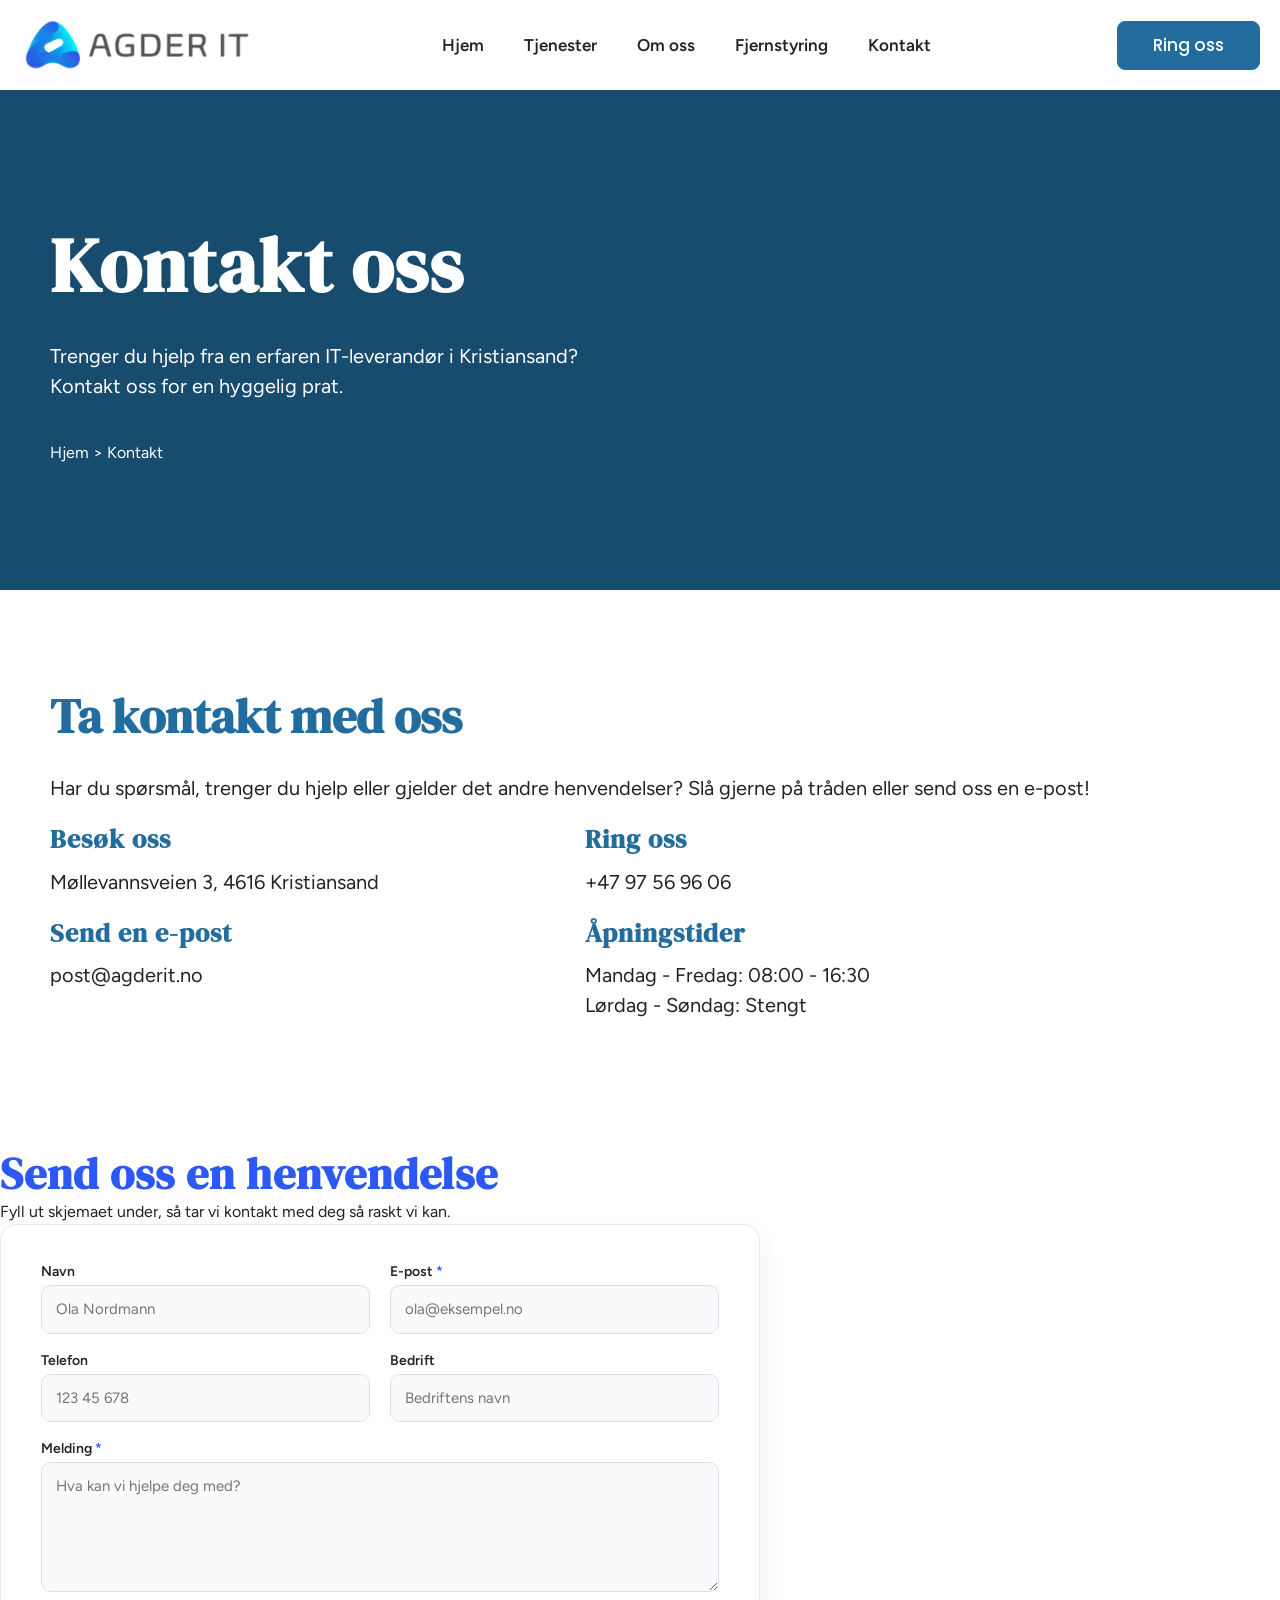
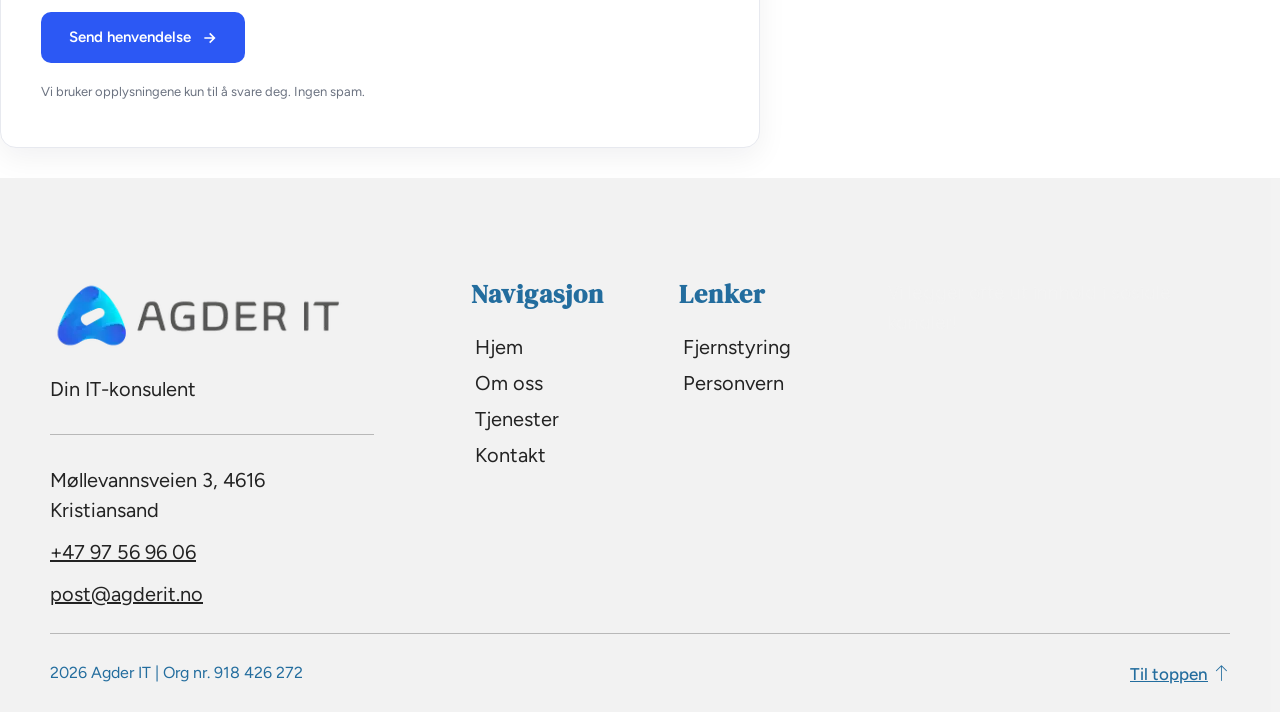
==== kontakt/index.html @ 5a669a20 "Legg til kontaktskjema på kontaktsiden FormSubmit-AJAX (test-adresse adrian.dietrichs@gmail.com), eg" ====
<!doctype html>
<html lang="nb-NO">

<!-- Mirrored from agderit.no/kontakt/ by HTTrack Website Copier/3.x [XR&CO'2014], Thu, 27 Aug 2026 11:00:53 GMT -->
<!-- Added by HTTrack --><meta http-equiv="content-type" content="text/html;charset=UTF-8" /><!-- /Added by HTTrack -->
<head>
	<meta charset="UTF-8">
	<meta name="viewport" content="width=device-width, initial-scale=1">
	<link rel="profile" href="https://gmpg.org/xfn/11">
	<meta name='robots' content='index, follow, max-image-preview:large, max-snippet:-1, max-video-preview:-1' />

	<!-- This site is optimized with the Yoast SEO plugin v28.3 - https://yoast.com/product/yoast-seo-wordpress/ -->
	<title>Kontakt oss | Agder IT | IT-konsulent i Kristiansand</title>
	<meta name="description" content="Ta kontakt med Agder IT i Kristiansand. Snakk direkte med din IT-konsulent for rask support, drift og sikkerhet. Ring, e-post eller send skjema." />
	<link rel="canonical" href="index.html" />
	<meta property="og:locale" content="nb_NO" />
	<meta property="og:type" content="article" />
	<meta property="og:title" content="Kontakt oss | Agder IT | IT-konsulent i Kristiansand" />
	<meta property="og:description" content="Ta kontakt med Agder IT i Kristiansand. Snakk direkte med din IT-konsulent for rask support, drift og sikkerhet. Ring, e-post eller send skjema." />
	<meta property="og:url" content="index.html" />
	<meta property="og:site_name" content="Agder IT" />
	<meta property="article:modified_time" content="2025-12-21T13:01:39+00:00" />
	<meta property="og:image" content="../wp-content/uploads/2025/10/GettyImages-1190733435.jpg" />
	<meta property="og:image:width" content="1619" />
	<meta property="og:image:height" content="1080" />
	<meta property="og:image:type" content="image/jpeg" />
	<meta name="twitter:card" content="summary_large_image" />
	<meta name="twitter:label1" content="Est. reading time" />
	<meta name="twitter:data1" content="1 minutt" />
	<script type="application/ld+json" class="yoast-schema-graph">{"@context":"https:\/\/schema.org","@graph":[{"@type":"WebPage","@id":"https:\/\/agderit.no\/kontakt\/","url":"https:\/\/agderit.no\/kontakt\/","name":"Kontakt oss | Agder IT | IT-konsulent i Kristiansand","isPartOf":{"@id":"https:\/\/agderit.no\/#website"},"primaryImageOfPage":{"@id":"https:\/\/agderit.no\/kontakt\/#primaryimage"},"image":{"@id":"https:\/\/agderit.no\/kontakt\/#primaryimage"},"thumbnailUrl":"https:\/\/agderit.no\/wp-content\/uploads\/2025\/10\/GettyImages-1190733435.jpg","datePublished":"2025-10-20T08:39:59+00:00","dateModified":"2025-12-21T13:01:39+00:00","description":"Ta kontakt med Agder IT i Kristiansand. Snakk direkte med din IT-konsulent for rask support, drift og sikkerhet. Ring, e-post eller send skjema.","breadcrumb":{"@id":"https:\/\/agderit.no\/kontakt\/#breadcrumb"},"inLanguage":"nb-NO","potentialAction":[{"@type":"ReadAction","target":["https:\/\/agderit.no\/kontakt\/"]}]},{"@type":"ImageObject","inLanguage":"nb-NO","@id":"https:\/\/agderit.no\/kontakt\/#primaryimage","url":"https:\/\/agderit.no\/wp-content\/uploads\/2025\/10\/GettyImages-1190733435.jpg","contentUrl":"https:\/\/agderit.no\/wp-content\/uploads\/2025\/10\/GettyImages-1190733435.jpg","width":1619,"height":1080,"caption":"Agder IT - IT konsulent - fast kontaktperson"},{"@type":"BreadcrumbList","@id":"https:\/\/agderit.no\/kontakt\/#breadcrumb","itemListElement":[{"@type":"ListItem","position":1,"name":"Hjem","item":"https:\/\/agderit.no\/"},{"@type":"ListItem","position":2,"name":"Kontakt"}]},{"@type":"WebSite","@id":"https:\/\/agderit.no\/#website","url":"https:\/\/agderit.no\/","name":"Agder IT","description":"","potentialAction":[{"@type":"SearchAction","target":{"@type":"EntryPoint","urlTemplate":"https:\/\/agderit.no\/?s={search_term_string}"},"query-input":{"@type":"PropertyValueSpecification","valueRequired":true,"valueName":"search_term_string"}}],"inLanguage":"nb-NO"}]}</script>
	<!-- / Yoast SEO plugin. -->


<link rel="alternate" type="application/rss+xml" title="Agder IT &raquo; strøm" href="../feed/index.html" />
<link rel="alternate" type="application/rss+xml" title="Agder IT &raquo; kommentarstrøm" href="../comments/feed/index.html" />
<link rel="alternate" title="oEmbed (JSON)" type="application/json+oembed" href="../wp-json/oembed/1.0/embeddd18.json?url=https%3A%2F%2Fagderit.no%2Fkontakt%2F" />
<link rel="alternate" title="oEmbed (XML)" type="text/xml+oembed" href="../wp-json/oembed/1.0/embed5425?url=https%3A%2F%2Fagderit.no%2Fkontakt%2F&amp;format=xml" />
<style id="wp-img-auto-sizes-contain-inline-css">
img:is([sizes=auto i],[sizes^="auto," i]){contain-intrinsic-size:3000px 1500px}
/*# sourceURL=wp-img-auto-sizes-contain-inline-css */
</style>
<link rel='stylesheet' id='gum-elementor-addon-css' href='../wp-content/plugins/gum-elementor-addon/css/style40dd.css?ver=7.0.4' media='all' />
<link rel='stylesheet' id='font-awesome-5-all-css' href='../wp-content/plugins/elementor/assets/lib/font-awesome/css/all.min9c92.css?ver=4.2.3' media='all' />
<link rel='stylesheet' id='font-awesome-4-shim-css' href='../wp-content/plugins/elementor/assets/lib/font-awesome/css/v4-shims.min9c92.css?ver=4.2.3' media='all' />
<style id="wp-emoji-styles-inline-css">

	img.wp-smiley, img.emoji {
		display: inline !important;
		border: none !important;
		box-shadow: none !important;
		height: 1em !important;
		width: 1em !important;
		margin: 0 0.07em !important;
		vertical-align: -0.1em !important;
		background: none !important;
		padding: 0 !important;
	}
/*# sourceURL=wp-emoji-styles-inline-css */
</style>
<style id="global-styles-inline-css">
:root{--wp--preset--aspect-ratio--square: 1;--wp--preset--aspect-ratio--4-3: 4/3;--wp--preset--aspect-ratio--3-4: 3/4;--wp--preset--aspect-ratio--3-2: 3/2;--wp--preset--aspect-ratio--2-3: 2/3;--wp--preset--aspect-ratio--16-9: 16/9;--wp--preset--aspect-ratio--9-16: 9/16;--wp--preset--color--black: #000000;--wp--preset--color--cyan-bluish-gray: #abb8c3;--wp--preset--color--white: #ffffff;--wp--preset--color--pale-pink: #f78da7;--wp--preset--color--vivid-red: #cf2e2e;--wp--preset--color--luminous-vivid-orange: #ff6900;--wp--preset--color--luminous-vivid-amber: #fcb900;--wp--preset--color--light-green-cyan: #7bdcb5;--wp--preset--color--vivid-green-cyan: #00d084;--wp--preset--color--pale-cyan-blue: #8ed1fc;--wp--preset--color--vivid-cyan-blue: #0693e3;--wp--preset--color--vivid-purple: #9b51e0;--wp--preset--gradient--vivid-cyan-blue-to-vivid-purple: linear-gradient(135deg,rgb(6,147,227) 0%,rgb(155,81,224) 100%);--wp--preset--gradient--light-green-cyan-to-vivid-green-cyan: linear-gradient(135deg,rgb(122,220,180) 0%,rgb(0,208,130) 100%);--wp--preset--gradient--luminous-vivid-amber-to-luminous-vivid-orange: linear-gradient(135deg,rgb(252,185,0) 0%,rgb(255,105,0) 100%);--wp--preset--gradient--luminous-vivid-orange-to-vivid-red: linear-gradient(135deg,rgb(255,105,0) 0%,rgb(207,46,46) 100%);--wp--preset--gradient--very-light-gray-to-cyan-bluish-gray: linear-gradient(135deg,rgb(238,238,238) 0%,rgb(169,184,195) 100%);--wp--preset--gradient--cool-to-warm-spectrum: linear-gradient(135deg,rgb(74,234,220) 0%,rgb(151,120,209) 20%,rgb(207,42,186) 40%,rgb(238,44,130) 60%,rgb(251,105,98) 80%,rgb(254,248,76) 100%);--wp--preset--gradient--blush-light-purple: linear-gradient(135deg,rgb(255,206,236) 0%,rgb(152,150,240) 100%);--wp--preset--gradient--blush-bordeaux: linear-gradient(135deg,rgb(254,205,165) 0%,rgb(254,45,45) 50%,rgb(107,0,62) 100%);--wp--preset--gradient--luminous-dusk: linear-gradient(135deg,rgb(255,203,112) 0%,rgb(199,81,192) 50%,rgb(65,88,208) 100%);--wp--preset--gradient--pale-ocean: linear-gradient(135deg,rgb(255,245,203) 0%,rgb(182,227,212) 50%,rgb(51,167,181) 100%);--wp--preset--gradient--electric-grass: linear-gradient(135deg,rgb(202,248,128) 0%,rgb(113,206,126) 100%);--wp--preset--gradient--midnight: linear-gradient(135deg,rgb(2,3,129) 0%,rgb(40,116,252) 100%);--wp--preset--font-size--small: 13px;--wp--preset--font-size--medium: 20px;--wp--preset--font-size--large: 36px;--wp--preset--font-size--x-large: 42px;--wp--preset--spacing--20: 0.44rem;--wp--preset--spacing--30: 0.67rem;--wp--preset--spacing--40: 1rem;--wp--preset--spacing--50: 1.5rem;--wp--preset--spacing--60: 2.25rem;--wp--preset--spacing--70: 3.38rem;--wp--preset--spacing--80: 5.06rem;--wp--preset--shadow--natural: 6px 6px 9px rgba(0, 0, 0, 0.2);--wp--preset--shadow--deep: 12px 12px 50px rgba(0, 0, 0, 0.4);--wp--preset--shadow--sharp: 6px 6px 0px rgba(0, 0, 0, 0.2);--wp--preset--shadow--outlined: 6px 6px 0px -3px rgb(255, 255, 255), 6px 6px rgb(0, 0, 0);--wp--preset--shadow--crisp: 6px 6px 0px rgb(0, 0, 0);}:root { --wp--style--global--content-size: 800px;--wp--style--global--wide-size: 1200px; }:where(body) { margin: 0; }.wp-site-blocks > .alignleft { float: left; margin-right: 2em; }.wp-site-blocks > .alignright { float: right; margin-left: 2em; }.wp-site-blocks > .aligncenter { justify-content: center; margin-left: auto; margin-right: auto; }:where(.wp-site-blocks) > * { margin-block-start: 24px; margin-block-end: 0; }:where(.wp-site-blocks) > :first-child { margin-block-start: 0; }:where(.wp-site-blocks) > :last-child { margin-block-end: 0; }:root { --wp--style--block-gap: 24px; }:root :where(.is-layout-flow) > :first-child{margin-block-start: 0;}:root :where(.is-layout-flow) > :last-child{margin-block-end: 0;}:root :where(.is-layout-flow) > *{margin-block-start: 24px;margin-block-end: 0;}:root :where(.is-layout-constrained) > :first-child{margin-block-start: 0;}:root :where(.is-layout-constrained) > :last-child{margin-block-end: 0;}:root :where(.is-layout-constrained) > *{margin-block-start: 24px;margin-block-end: 0;}:root :where(.is-layout-flex){gap: 24px;}:root :where(.is-layout-grid){gap: 24px;}.is-layout-flow > .alignleft{float: left;margin-inline-start: 0;margin-inline-end: 2em;}.is-layout-flow > .alignright{float: right;margin-inline-start: 2em;margin-inline-end: 0;}.is-layout-flow > .aligncenter{margin-left: auto !important;margin-right: auto !important;}.is-layout-constrained > .alignleft{float: left;margin-inline-start: 0;margin-inline-end: 2em;}.is-layout-constrained > .alignright{float: right;margin-inline-start: 2em;margin-inline-end: 0;}.is-layout-constrained > .aligncenter{margin-left: auto !important;margin-right: auto !important;}.is-layout-constrained > :where(:not(.alignleft):not(.alignright):not(.alignfull)){max-width: var(--wp--style--global--content-size);margin-left: auto !important;margin-right: auto !important;}.is-layout-constrained > .alignwide{max-width: var(--wp--style--global--wide-size);}body .is-layout-flex{display: flex;}.is-layout-flex{flex-wrap: wrap;align-items: center;}.is-layout-flex > :is(*, div){margin: 0;}body .is-layout-grid{display: grid;}.is-layout-grid > :is(*, div){margin: 0;}body{padding-top: 0px;padding-right: 0px;padding-bottom: 0px;padding-left: 0px;}:root :where(.wp-element-button, .wp-block-button__link){background-color: #32373c;border-width: 0;color: #fff;font-family: inherit;font-size: inherit;font-style: inherit;font-weight: inherit;letter-spacing: inherit;line-height: inherit;padding-top: calc(0.667em + 2px);padding-right: calc(1.333em + 2px);padding-bottom: calc(0.667em + 2px);padding-left: calc(1.333em + 2px);text-decoration: none;text-transform: inherit;}.has-black-color{color: var(--wp--preset--color--black) !important;}.has-cyan-bluish-gray-color{color: var(--wp--preset--color--cyan-bluish-gray) !important;}.has-white-color{color: var(--wp--preset--color--white) !important;}.has-pale-pink-color{color: var(--wp--preset--color--pale-pink) !important;}.has-vivid-red-color{color: var(--wp--preset--color--vivid-red) !important;}.has-luminous-vivid-orange-color{color: var(--wp--preset--color--luminous-vivid-orange) !important;}.has-luminous-vivid-amber-color{color: var(--wp--preset--color--luminous-vivid-amber) !important;}.has-light-green-cyan-color{color: var(--wp--preset--color--light-green-cyan) !important;}.has-vivid-green-cyan-color{color: var(--wp--preset--color--vivid-green-cyan) !important;}.has-pale-cyan-blue-color{color: var(--wp--preset--color--pale-cyan-blue) !important;}.has-vivid-cyan-blue-color{color: var(--wp--preset--color--vivid-cyan-blue) !important;}.has-vivid-purple-color{color: var(--wp--preset--color--vivid-purple) !important;}.has-black-background-color{background-color: var(--wp--preset--color--black) !important;}.has-cyan-bluish-gray-background-color{background-color: var(--wp--preset--color--cyan-bluish-gray) !important;}.has-white-background-color{background-color: var(--wp--preset--color--white) !important;}.has-pale-pink-background-color{background-color: var(--wp--preset--color--pale-pink) !important;}.has-vivid-red-background-color{background-color: var(--wp--preset--color--vivid-red) !important;}.has-luminous-vivid-orange-background-color{background-color: var(--wp--preset--color--luminous-vivid-orange) !important;}.has-luminous-vivid-amber-background-color{background-color: var(--wp--preset--color--luminous-vivid-amber) !important;}.has-light-green-cyan-background-color{background-color: var(--wp--preset--color--light-green-cyan) !important;}.has-vivid-green-cyan-background-color{background-color: var(--wp--preset--color--vivid-green-cyan) !important;}.has-pale-cyan-blue-background-color{background-color: var(--wp--preset--color--pale-cyan-blue) !important;}.has-vivid-cyan-blue-background-color{background-color: var(--wp--preset--color--vivid-cyan-blue) !important;}.has-vivid-purple-background-color{background-color: var(--wp--preset--color--vivid-purple) !important;}.has-black-border-color{border-color: var(--wp--preset--color--black) !important;}.has-cyan-bluish-gray-border-color{border-color: var(--wp--preset--color--cyan-bluish-gray) !important;}.has-white-border-color{border-color: var(--wp--preset--color--white) !important;}.has-pale-pink-border-color{border-color: var(--wp--preset--color--pale-pink) !important;}.has-vivid-red-border-color{border-color: var(--wp--preset--color--vivid-red) !important;}.has-luminous-vivid-orange-border-color{border-color: var(--wp--preset--color--luminous-vivid-orange) !important;}.has-luminous-vivid-amber-border-color{border-color: var(--wp--preset--color--luminous-vivid-amber) !important;}.has-light-green-cyan-border-color{border-color: var(--wp--preset--color--light-green-cyan) !important;}.has-vivid-green-cyan-border-color{border-color: var(--wp--preset--color--vivid-green-cyan) !important;}.has-pale-cyan-blue-border-color{border-color: var(--wp--preset--color--pale-cyan-blue) !important;}.has-vivid-cyan-blue-border-color{border-color: var(--wp--preset--color--vivid-cyan-blue) !important;}.has-vivid-purple-border-color{border-color: var(--wp--preset--color--vivid-purple) !important;}.has-vivid-cyan-blue-to-vivid-purple-gradient-background{background: var(--wp--preset--gradient--vivid-cyan-blue-to-vivid-purple) !important;}.has-light-green-cyan-to-vivid-green-cyan-gradient-background{background: var(--wp--preset--gradient--light-green-cyan-to-vivid-green-cyan) !important;}.has-luminous-vivid-amber-to-luminous-vivid-orange-gradient-background{background: var(--wp--preset--gradient--luminous-vivid-amber-to-luminous-vivid-orange) !important;}.has-luminous-vivid-orange-to-vivid-red-gradient-background{background: var(--wp--preset--gradient--luminous-vivid-orange-to-vivid-red) !important;}.has-very-light-gray-to-cyan-bluish-gray-gradient-background{background: var(--wp--preset--gradient--very-light-gray-to-cyan-bluish-gray) !important;}.has-cool-to-warm-spectrum-gradient-background{background: var(--wp--preset--gradient--cool-to-warm-spectrum) !important;}.has-blush-light-purple-gradient-background{background: var(--wp--preset--gradient--blush-light-purple) !important;}.has-blush-bordeaux-gradient-background{background: var(--wp--preset--gradient--blush-bordeaux) !important;}.has-luminous-dusk-gradient-background{background: var(--wp--preset--gradient--luminous-dusk) !important;}.has-pale-ocean-gradient-background{background: var(--wp--preset--gradient--pale-ocean) !important;}.has-electric-grass-gradient-background{background: var(--wp--preset--gradient--electric-grass) !important;}.has-midnight-gradient-background{background: var(--wp--preset--gradient--midnight) !important;}.has-small-font-size{font-size: var(--wp--preset--font-size--small) !important;}.has-medium-font-size{font-size: var(--wp--preset--font-size--medium) !important;}.has-large-font-size{font-size: var(--wp--preset--font-size--large) !important;}.has-x-large-font-size{font-size: var(--wp--preset--font-size--x-large) !important;}
:root :where(.wp-block-icon svg){width: 24px;}
:root :where(.wp-block-pullquote){font-size: 1.5em;line-height: 1.6;}
/*# sourceURL=global-styles-inline-css */
</style>
<link rel='stylesheet' id='text-editor-style-css' href='../wp-content/plugins/metform/public/assets/css/text-editorae82.css?ver=4.2.0' media='all' />
<link rel='stylesheet' id='hello-elementor-css' href='../wp-content/themes/hello-elementor/assets/css/reset08cb.css?ver=3.4.9' media='all' />
<link rel='stylesheet' id='hello-elementor-theme-style-css' href='../wp-content/themes/hello-elementor/assets/css/theme08cb.css?ver=3.4.9' media='all' />
<link rel='stylesheet' id='elementor-frontend-css' href='../wp-content/plugins/elementor/assets/css/frontend.min9c92.css?ver=4.2.3' media='all' />
<link rel='stylesheet' id='widget-image-css' href='../wp-content/plugins/elementor/assets/css/widget-image.min9c92.css?ver=4.2.3' media='all' />
<link rel='stylesheet' id='widget-nav-menu-css' href='../wp-content/plugins/elementor-pro/assets/css/widget-nav-menu.min3a05.css?ver=4.2.2' media='all' />
<link rel='stylesheet' id='widget-divider-css' href='../wp-content/plugins/elementor/assets/css/widget-divider.min9c92.css?ver=4.2.3' media='all' />
<link rel='stylesheet' id='widget-icon-list-css' href='../wp-content/plugins/elementor/assets/css/widget-icon-list.min9c92.css?ver=4.2.3' media='all' />
<link rel='stylesheet' id='widget-heading-css' href='../wp-content/plugins/elementor/assets/css/widget-heading.min9c92.css?ver=4.2.3' media='all' />
<link rel='stylesheet' id='widget-social-icons-css' href='../wp-content/plugins/elementor/assets/css/widget-social-icons.min9c92.css?ver=4.2.3' media='all' />
<link rel='stylesheet' id='e-apple-webkit-css' href='../wp-content/plugins/elementor/assets/css/conditionals/apple-webkit.min9c92.css?ver=4.2.3' media='all' />
<link rel='stylesheet' id='elementor-post-13-css' href='../wp-content/uploads/elementor/css/post-1384ce.css?ver=1787684247' media='all' /><link rel='stylesheet' id='widget-breadcrumbs-css' href='../wp-content/plugins/elementor-pro/assets/css/widget-breadcrumbs.min3a05.css?ver=4.2.2' media='all' />
<link rel='stylesheet' id='widget-icon-box-css' href='../wp-content/plugins/elementor/assets/css/widget-icon-box.min9c92.css?ver=4.2.3' media='all' />
<link rel='stylesheet' id='widget-form-css' href='../wp-content/plugins/elementor-pro/assets/css/widget-form.min3a05.css?ver=4.2.2' media='all' />
<link rel='stylesheet' id='elementor-post-160-css' href='../wp-content/uploads/elementor/css/post-160c015.css?ver=1787684296' media='all' />
<link rel='stylesheet' id='elementor-post-167-css' href='../wp-content/uploads/elementor/css/post-1679a62.css?ver=1787684248' media='all' />
<link rel='stylesheet' id='elementor-post-168-css' href='../wp-content/uploads/elementor/css/post-1689a62.css?ver=1787684248' media='all' />
<link rel='stylesheet' id='ekit-widget-common-css' href='../wp-content/plugins/elementskit-lite/widgets/init/assets/css/common05da.css?ver=4.0.2' media='all' />
<link rel='stylesheet' id='ekit-nav-menu-css' href='../wp-content/plugins/elementskit-lite/widgets/init/assets/css/nav-menu05da.css?ver=4.0.2' media='all' />
<link rel='stylesheet' id='ekit-header-info-css' href='../wp-content/plugins/elementskit-lite/widgets/init/assets/css/header-info05da.css?ver=4.0.2' media='all' />
<link rel='stylesheet' id='elementor-gf-dmserifdisplay-css' href='https://fonts.googleapis.com/css?family=DM+Serif+Display:100,100italic,200,200italic,300,300italic,400,400italic,500,500italic,600,600italic,700,700italic,800,800italic,900,900italic&amp;display=swap' media='all' />
<link rel='stylesheet' id='elementor-gf-figtree-css' href='https://fonts.googleapis.com/css?family=Figtree:100,100italic,200,200italic,300,300italic,400,400italic,500,500italic,600,600italic,700,700italic,800,800italic,900,900italic&amp;display=swap' media='all' />
<link rel='stylesheet' id='elementor-gf-rethinksans-css' href='https://fonts.googleapis.com/css?family=Rethink+Sans:100,100italic,200,200italic,300,300italic,400,400italic,500,500italic,600,600italic,700,700italic,800,800italic,900,900italic&amp;display=swap' media='all' />
<link rel='stylesheet' id='elementor-gf-overpass-css' href='https://fonts.googleapis.com/css?family=Overpass:100,100italic,200,200italic,300,300italic,400,400italic,500,500italic,600,600italic,700,700italic,800,800italic,900,900italic&amp;display=swap' media='all' />
<link rel='stylesheet' id='elementor-gf-poppins-css' href='https://fonts.googleapis.com/css?family=Poppins:100,100italic,200,200italic,300,300italic,400,400italic,500,500italic,600,600italic,700,700italic,800,800italic,900,900italic&amp;display=swap' media='all' />
<link rel='stylesheet' id='elementor-icons-ekiticons-css' href='../wp-content/plugins/elementskit-lite/modules/elementskit-icon-pack/assets/css/ekiticons05da.css?ver=4.0.2' media='all' />
<script type='text/javascript'>
		var elementskit = {
			resturl: 'https://agderit.no/wp-json/elementskit/v1/',
		}

		</script><script id="font-awesome-4-shim-js" src="../wp-content/plugins/elementor/assets/lib/font-awesome/js/v4-shims.min9c92.js?ver=4.2.3"></script>
<script>
document.addEventListener('DOMContentLoaded', function () {
  var menuBtn = document.querySelector('.elementor-menu-toggle');
  var menuDropdown = document.querySelector('.elementor-nav-menu--dropdown');
  var openIcon = document.querySelector('.elementor-menu-toggle__icon--open');
  var closeIcon = document.querySelector('.elementor-menu-toggle__icon--close');
  var siteHeaderEl = document.getElementById('site-header') || (menuBtn && menuBtn.closest('header'));
  if (menuBtn && menuDropdown) {
    menuBtn.addEventListener('click', function () {
      var opening = menuDropdown.style.display !== 'block';
      if (opening) {
        var rect = (siteHeaderEl || menuBtn).getBoundingClientRect();
        menuDropdown.style.position = 'fixed';
        menuDropdown.style.top = rect.bottom + 'px';
        menuDropdown.style.left = '0';
        menuDropdown.style.right = '0';
        menuDropdown.style.width = 'auto';
        menuDropdown.style.display = 'block';
        menuDropdown.setAttribute('aria-hidden', 'false');
        menuBtn.setAttribute('aria-expanded', 'true');
        if (openIcon) openIcon.style.display = 'none';
        if (closeIcon) closeIcon.style.display = 'block';
      } else {
        menuDropdown.style.display = 'none';
        menuDropdown.setAttribute('aria-hidden', 'true');
        menuBtn.setAttribute('aria-expanded', 'false');
        if (openIcon) openIcon.style.display = 'block';
        if (closeIcon) closeIcon.style.display = 'none';
      }
    });
  }

  document.querySelectorAll('.ekit-accordion--toggler').forEach(function (toggler) {
    toggler.addEventListener('click', function (e) {
      e.preventDefault();
      var targetId = (toggler.getAttribute('data-target') || '').replace('#', '');
      var target = targetId ? document.getElementById(targetId) : null;
      if (!target) return;
      var isOpen = target.classList.contains('show');
      target.classList.toggle('show', !isOpen);
      toggler.classList.toggle('collapsed', isOpen);
      toggler.setAttribute('aria-expanded', String(!isOpen));
    });
  });

  var swiperEl = document.querySelector('#testimonials-slider .swiper');
  if (swiperEl && window.Swiper) {
    swiperEl.querySelectorAll('img.swiper-lazy[data-src]').forEach(function (img) {
      img.src = img.getAttribute('data-src');
      img.classList.remove('swiper-lazy');
      var preloader = img.nextElementSibling;
      if (preloader && preloader.classList.contains('swiper-lazy-preloader')) preloader.remove();
    });
    new Swiper(swiperEl, {
      slidesPerView: 1,
      spaceBetween: 10,
      loop: true,
      speed: 500,
      pagination: { el: swiperEl.querySelector('.swiper-pagination'), type: 'fraction' },
      breakpoints: { 768: { slidesPerView: 2, spaceBetween: 50 } }
    });
  }
});
</script>
<link rel="https://api.w.org/" href="../wp-json/index.html" /><link rel="alternate" title="JSON" type="application/json" href="../wp-json/wp/v2/pages/160.json" /><link rel="EditURI" type="application/rsd+xml" title="RSD" href="../xmlrpc0db0.html?rsd" />
<link rel='shortlink' href='../index9c2b.html?p=160' />
<meta name="generator" content="Elementor 4.2.3; features: e_font_icon_svg, additional_custom_breakpoints; settings: css_print_method-external, google_font-enabled, font_display-swap">
			<style>
				.e-con.e-parent:nth-of-type(n+4):not(.e-lazyloaded):not(.e-no-lazyload),
				.e-con.e-parent:nth-of-type(n+4):not(.e-lazyloaded):not(.e-no-lazyload) * {
					background-image: none !important;
				}
				@media screen and (max-height: 1024px) {
					.e-con.e-parent:nth-of-type(n+3):not(.e-lazyloaded):not(.e-no-lazyload),
					.e-con.e-parent:nth-of-type(n+3):not(.e-lazyloaded):not(.e-no-lazyload) * {
						background-image: none !important;
					}
				}
				@media screen and (max-height: 640px) {
					.e-con.e-parent:nth-of-type(n+2):not(.e-lazyloaded):not(.e-no-lazyload),
					.e-con.e-parent:nth-of-type(n+2):not(.e-lazyloaded):not(.e-no-lazyload) * {
						background-image: none !important;
					}
				}
			</style>
						<meta name="theme-color" content="#FFFFFF">
			<link rel="icon" href="../wp-content/uploads/2025/10/cropped-Agder-it-logo-1-32x32.webp" sizes="32x32" />
<link rel="icon" href="../wp-content/uploads/2025/10/cropped-Agder-it-logo-1-192x192.webp" sizes="192x192" />
<link rel="apple-touch-icon" href="../wp-content/uploads/2025/10/cropped-Agder-it-logo-1-180x180.webp" />
<meta name="msapplication-TileImage" content="../wp-content/uploads/2025/10/cropped-Agder-it-logo-1-270x270.webp" />
<style>
.elementor-element-a46f8a2 { flex-direction: row!important; flex-wrap: wrap; }
.elementor-element-a46f8a2 > .elementor-widget-heading,
.elementor-element-a46f8a2 > .elementor-widget-text-editor { flex-basis: 100%; }
.elementor-element-a46f8a2 > .elementor-widget-icon-box { flex-basis: calc(50% - 10px); }
@media (max-width: 767px) {
  .elementor-element-a46f8a2 > .elementor-widget-icon-box { flex-basis: 100%; }
}
</style>
</head>
<body class="wp-singular page-template-default page page-id-160 wp-embed-responsive wp-theme-hello-elementor hello-elementor-default elementor-default elementor-kit-13 elementor-page elementor-page-160">


<a class="skip-link screen-reader-text" href="#content">Skip to content</a>

		<header data-elementor-type="header" data-elementor-id="167" class="elementor elementor-167 elementor-location-header" data-elementor-post-type="elementor_library">
			<div class="elementor-element elementor-element-0c12f04 e-flex e-con-boxed e-con e-parent" data-id="0c12f04" data-element_type="container" data-e-type="container">
					<div class="e-con-inner">
				<div class="elementor-element elementor-element-261f044 elementor-widget elementor-widget-html" data-id="261f044" data-element_type="widget" data-e-type="widget" data-widget_type="html.default">
					<style>


#site-header { position: relative;
 background: #ffffff!important;
  transition:  padding 200ms ease;
  padding-top: 0;           }


#site-header.is-sticky {
  position: fixed;
  top: 0; left: 0; right: 0;
  z-index: 9999;
  padding-top: 10px;
  background: #ffffff!important;
  box-shadow: 0 4px 12px rgba(0, 0, 0, 0.08);
}






    
</style>




<script>
document.addEventListener('DOMContentLoaded', () => {
  const header = document.getElementById('site-header');
  const hero = document.getElementById('hero');
  if (!header || !hero) return;

  const contentAfterHero = hero.nextElementSibling;
  const mq = window.matchMedia('(max-width: 767px)');

  function setSticky(on){
    header.classList.toggle('is-sticky', on);
    if (contentAfterHero){
      contentAfterHero.style.paddingTop = on ? header.offsetHeight + 'px' : '';
    }
  }

  function checkSticky(){
    if (mq.matches) { setSticky(false); return; }
    setSticky(hero.getBoundingClientRect().bottom <= 0);
  }

  window.addEventListener('scroll', checkSticky, { passive: true });
  window.addEventListener('resize', checkSticky, { passive: true });
  if (mq.addEventListener) mq.addEventListener('change', checkSticky);
  else mq.addListener(checkSticky);

  checkSticky();
});





</script>
				</div>
					</div>
				</div>
		<div class="elementor-element elementor-element-62a1a27b e-flex e-con-boxed e-con e-parent" data-id="62a1a27b" data-element_type="container" data-e-type="container" id="site-header" data-settings="{&quot;background_background&quot;:&quot;classic&quot;,&quot;position&quot;:&quot;absolute&quot;}">
					<div class="e-con-inner">
		<div class="elementor-element elementor-element-5199a8b7 e-con-full e-flex e-con e-child" data-id="5199a8b7" data-element_type="container" data-e-type="container" data-settings="{&quot;background_background&quot;:&quot;classic&quot;}">
				<div class="elementor-element elementor-element-2ca4e644 elementor-widget__width-auto elementor-widget-mobile__width-initial elementor-widget elementor-widget-image" data-id="2ca4e644" data-element_type="widget" data-e-type="widget" data-widget_type="image.default">
																<a href="../index.html">
							<img width="300" height="76" src="../wp-content/uploads/2025/10/Agder-it-logo-1-300x76.webp" class="attachment-medium size-medium wp-image-143" alt="Agder IT logo" srcset="../wp-content/uploads/2025/10/Agder-it-logo-1-300x76.webp 300w, ../wp-content/uploads/2025/10/Agder-it-logo-1.webp 320w" sizes="(max-width: 300px) 100vw, 300px" />								</a>
															</div>
				<div class="elementor-element elementor-element-d8d0bde elementor-nav-menu__align-center elementor-nav-menu--stretch elementor-nav-menu--dropdown-tablet elementor-nav-menu__text-align-aside elementor-nav-menu--toggle elementor-nav-menu--burger elementor-widget elementor-widget-nav-menu" data-id="d8d0bde" data-element_type="widget" data-e-type="widget" data-settings="{&quot;full_width&quot;:&quot;stretch&quot;,&quot;layout&quot;:&quot;horizontal&quot;,&quot;submenu_icon&quot;:{&quot;value&quot;:&quot;&lt;svg aria-hidden=\&quot;true\&quot; class=\&quot;e-font-icon-svg e-fas-caret-down\&quot; viewBox=\&quot;0 0 320 512\&quot; xmlns=\&quot;http:\/\/www.w3.org\/2000\/svg\&quot;&gt;&lt;path d=\&quot;M31.3 192h257.3c17.8 0 26.7 21.5 14.1 34.1L174.1 354.8c-7.8 7.8-20.5 7.8-28.3 0L17.2 226.1C4.6 213.5 13.5 192 31.3 192z\&quot;&gt;&lt;\/path&gt;&lt;\/svg&gt;&quot;,&quot;library&quot;:&quot;fa-solid&quot;},&quot;toggle&quot;:&quot;burger&quot;}" data-widget_type="nav-menu.default">
								<nav aria-label="Meny" class="elementor-nav-menu--main elementor-nav-menu__container elementor-nav-menu--layout-horizontal e--pointer-none">
				<ul id="menu-1-d8d0bde" class="elementor-nav-menu"><li class="menu-item menu-item-type-post_type menu-item-object-page menu-item-home menu-item-166"><a href="../index.html" class="elementor-item">Hjem</a></li>
<li class="menu-item menu-item-type-post_type menu-item-object-page menu-item-165"><a href="../tjenester/index.html" class="elementor-item">Tjenester</a></li>
<li class="menu-item menu-item-type-post_type menu-item-object-page menu-item-164"><a href="../om-oss/index.html" class="elementor-item">Om oss</a></li>
<li class="menu-item menu-item-type-custom menu-item-object-custom menu-item-170"><a href="https://agderit.pulseway.com/installer?type=windows_agent_x64&secret=8b4c3c46e7a24b3997a4a21a5daefad9" class="elementor-item">Fjernstyring</a></li>
<li class="menu-item menu-item-type-post_type menu-item-object-page current-menu-item page_item page-item-160 current_page_item menu-item-163"><a href="index.html" aria-current="page" class="elementor-item elementor-item-active">Kontakt</a></li>
</ul>			</nav>
					<div class="elementor-menu-toggle" role="button" tabindex="0" aria-label="Menu Toggle" aria-expanded="false">
			<svg aria-hidden="true" role="presentation" class="elementor-menu-toggle__icon--open e-font-icon-svg e-eicon-menu-bar" viewBox="0 0 1000 1000" xmlns="http://www.w3.org/2000/svg"><path d="M104 333H896C929 333 958 304 958 271S929 208 896 208H104C71 208 42 237 42 271S71 333 104 333ZM104 583H896C929 583 958 554 958 521S929 458 896 458H104C71 458 42 487 42 521S71 583 104 583ZM104 833H896C929 833 958 804 958 771S929 708 896 708H104C71 708 42 737 42 771S71 833 104 833Z"></path></svg><svg aria-hidden="true" role="presentation" class="elementor-menu-toggle__icon--close e-font-icon-svg e-eicon-close" viewBox="0 0 1000 1000" xmlns="http://www.w3.org/2000/svg"><path d="M742 167L500 408 258 167C246 154 233 150 217 150 196 150 179 158 167 167 154 179 150 196 150 212 150 229 154 242 171 254L408 500 167 742C138 771 138 800 167 829 196 858 225 858 254 829L496 587 738 829C750 842 767 846 783 846 800 846 817 842 829 829 842 817 846 804 846 783 846 767 842 750 829 737L588 500 833 258C863 229 863 200 833 171 804 137 775 137 742 167Z"></path></svg>		</div>
					<nav class="elementor-nav-menu--dropdown elementor-nav-menu__container" aria-hidden="true">
				<ul id="menu-2-d8d0bde" class="elementor-nav-menu"><li class="menu-item menu-item-type-post_type menu-item-object-page menu-item-home menu-item-166"><a href="../index.html" class="elementor-item" tabindex="-1">Hjem</a></li>
<li class="menu-item menu-item-type-post_type menu-item-object-page menu-item-165"><a href="../tjenester/index.html" class="elementor-item" tabindex="-1">Tjenester</a></li>
<li class="menu-item menu-item-type-post_type menu-item-object-page menu-item-164"><a href="../om-oss/index.html" class="elementor-item" tabindex="-1">Om oss</a></li>
<li class="menu-item menu-item-type-custom menu-item-object-custom menu-item-170"><a href="https://agderit.pulseway.com/installer?type=windows_agent_x64&secret=8b4c3c46e7a24b3997a4a21a5daefad9" class="elementor-item" tabindex="-1">Fjernstyring</a></li>
<li class="menu-item menu-item-type-post_type menu-item-object-page current-menu-item page_item page-item-160 current_page_item menu-item-163"><a href="index.html" aria-current="page" class="elementor-item elementor-item-active" tabindex="-1">Kontakt</a></li>
</ul>			</nav>
						</div>
				<div class="elementor-element elementor-element-7f6ab6a3 elementor-align-right elementor-tablet-align-center elementor-mobile-align-center elementor-widget__width-auto elementor-hidden-mobile elementor-hidden-tablet elementor-widget elementor-widget-button" data-id="7f6ab6a3" data-element_type="widget" data-e-type="widget" data-settings="{&quot;_animation&quot;:&quot;none&quot;}" data-widget_type="button.default">
										<a class="elementor-button elementor-button-link elementor-size-sm" href="tel:+47%2097%2056%2096%2006">
						<span class="elementor-button-content-wrapper">
									<span class="elementor-button-text">Ring oss</span>
					</span>
					</a>
								</div>
				</div>
					</div>
				</div>
				</header>
		
<main id="content" class="site-main post-160 page type-page status-publish has-post-thumbnail hentry">

	
	<div class="page-content">
				<div data-elementor-type="wp-page" data-elementor-id="160" class="elementor elementor-160" data-elementor-post-type="page">
				<div class="elementor-element elementor-element-ef0eb84 e-con-full e-flex e-con e-parent" data-id="ef0eb84" data-element_type="container" data-e-type="container" data-settings="{&quot;background_background&quot;:&quot;classic&quot;}">
		<div class="elementor-element elementor-element-611bec1 e-flex e-con-boxed e-con e-child" data-id="611bec1" data-element_type="container" data-e-type="container">
					<div class="e-con-inner">
				<div class="elementor-element elementor-element-b86bc26 elementor-widget__width-initial elementor-widget-mobile__width-inherit elementor-widget elementor-widget-heading" data-id="b86bc26" data-element_type="widget" data-e-type="widget" data-widget_type="heading.default">
					<h1 class="elementor-heading-title elementor-size-default">Kontakt oss</h1>				</div>
				<div class="elementor-element elementor-element-b39d0ad elementor-widget__width-initial elementor-widget elementor-widget-text-editor" data-id="b39d0ad" data-element_type="widget" data-e-type="widget" data-widget_type="text-editor.default">
									<p>Trenger du hjelp fra en erfaren IT-leverandør i Kristiansand? Kontakt oss for en hyggelig prat.</p>								</div>
				<div class="elementor-element elementor-element-4d712e8 elementor-widget elementor-widget-breadcrumbs" data-id="4d712e8" data-element_type="widget" data-e-type="widget" data-widget_type="breadcrumbs.default">
					<p id="breadcrumbs"><span><span><a href="../index.html">Hjem</a></span> &gt; <span class="breadcrumb_last" aria-current="page">Kontakt</span></span></p>				</div>
					</div>
				</div>
				</div>
		<div class="elementor-element elementor-element-421df34 e-flex e-con-boxed e-con e-parent" data-id="421df34" data-element_type="container" data-e-type="container">
					<div class="e-con-inner">
		<div class="elementor-element elementor-element-a46f8a2 e-con-full e-flex e-con e-child" data-id="a46f8a2" data-element_type="container" data-e-type="container">
				<div class="elementor-element elementor-element-38c1706 elementor-widget elementor-widget-heading" data-id="38c1706" data-element_type="widget" data-e-type="widget" data-settings="{&quot;_animation&quot;:&quot;none&quot;,&quot;_animation_delay&quot;:200}" data-widget_type="heading.default">
					<h2 class="elementor-heading-title elementor-size-default">Ta kontakt med oss</h2>				</div>
				<div class="elementor-element elementor-element-4cf2713 elementor-widget__width-initial elementor-widget elementor-widget-text-editor" data-id="4cf2713" data-element_type="widget" data-e-type="widget" data-settings="{&quot;_animation&quot;:&quot;none&quot;,&quot;_animation_delay&quot;:400}" data-widget_type="text-editor.default">
									Har du spørsmål, trenger du hjelp eller gjelder det andre henvendelser? Slå gjerne på tråden eller send oss en e-post!								</div>
				<div class="elementor-element elementor-element-2960317 elementor-widget__width-auto elementor-widget elementor-widget-icon-box" data-id="2960317" data-element_type="widget" data-e-type="widget" data-widget_type="icon-box.default">
							<div class="elementor-icon-box-wrapper">

			
						<div class="elementor-icon-box-content">

									<h4 class="elementor-icon-box-title">
						<span  >
							Besøk oss						</span>
					</h4>
				
									<p class="elementor-icon-box-description">
						Møllevannsveien 3, 4616 Kristiansand					</p>
				
			</div>
			
		</div>
						</div>
				<div class="elementor-element elementor-element-8bbdbb6 elementor-widget__width-auto elementor-widget elementor-widget-icon-box" data-id="8bbdbb6" data-element_type="widget" data-e-type="widget" data-widget_type="icon-box.default">
							<div class="elementor-icon-box-wrapper">

			
						<div class="elementor-icon-box-content">

									<h4 class="elementor-icon-box-title">
						<span  >
							Ring oss						</span>
					</h4>
				
									<p class="elementor-icon-box-description">
						+47 97 56 96 06					</p>
				
			</div>
			
		</div>
						</div>
				<div class="elementor-element elementor-element-8dbbae1 elementor-widget__width-auto elementor-widget elementor-widget-icon-box" data-id="8dbbae1" data-element_type="widget" data-e-type="widget" data-widget_type="icon-box.default">
							<div class="elementor-icon-box-wrapper">

			
						<div class="elementor-icon-box-content">

									<h4 class="elementor-icon-box-title">
						<span  >
							Send en e-post						</span>
					</h4>
				
									<p class="elementor-icon-box-description">
						post@agderit.no					</p>
				
			</div>
			
		</div>
						</div>
				<div class="elementor-element elementor-element-65dcebf elementor-widget__width-auto elementor-widget elementor-widget-icon-box" data-id="65dcebf" data-element_type="widget" data-e-type="widget" data-widget_type="icon-box.default">
							<div class="elementor-icon-box-wrapper">

			
						<div class="elementor-icon-box-content">

									<h4 class="elementor-icon-box-title">
						<span  >
							Åpningstider						</span>
					</h4>
				
									<p class="elementor-icon-box-description">
						Mandag - Fredag:
08:00 - 16:30<br>

Lørdag - Søndag: Stengt
					</p>
				
			</div>
			
		</div>
						</div>
				</div>
					</div>
				</div>
		<div class="elementor-element elementor-element-5d92c1a e-flex e-con-boxed e-con e-parent agderit-contact-section" data-id="5d92c1a" data-element_type="container" data-e-type="container" style="padding:clamp(20px,4vw,40px) clamp(20px,4vw,50px) clamp(60px,8vw,100px);">
					<div class="e-con-inner">
		<div class="elementor-element elementor-element-5d92c1b e-con-full e-flex e-con e-child" data-id="5d92c1b" data-element_type="container" data-e-type="container">
				<div class="elementor-element elementor-element-5d92c1c elementor-widget elementor-widget-heading" data-id="5d92c1c" data-element_type="widget" data-e-type="widget" data-widget_type="heading.default">
					<h2 class="elementor-heading-title elementor-size-default">Send oss en henvendelse</h2>				</div>
				<div class="elementor-element elementor-element-5d92c1d elementor-widget__width-initial elementor-widget elementor-widget-text-editor" data-id="5d92c1d" data-element_type="widget" data-e-type="widget" data-widget_type="text-editor.default">
									Fyll ut skjemaet under, så tar vi kontakt med deg så raskt vi kan.								</div>
				<div class="elementor-element elementor-element-5d92c1e elementor-widget elementor-widget-html" data-id="5d92c1e" data-element_type="widget" data-e-type="widget" data-widget_type="html.default">

				<form class="agderit-form" id="agderit-contact-form">
					<input type="hidden" name="_subject" value="Ny henvendelse fra agderit.no" />
					<input type="hidden" name="_template" value="table" />
					<input type="hidden" name="_captcha" value="false" />
					<div class="agderit-form-row">
						<label class="agderit-field">
							<span>Navn</span>
							<input type="text" name="Navn" placeholder="Ola Nordmann" autocomplete="name" />
						</label>
						<label class="agderit-field">
							<span>E-post <em>*</em></span>
							<input type="email" name="Epost" placeholder="ola@eksempel.no" autocomplete="email" required />
						</label>
					</div>
					<div class="agderit-form-row">
						<label class="agderit-field">
							<span>Telefon</span>
							<input type="tel" name="Telefon" placeholder="123 45 678" autocomplete="tel" />
						</label>
						<label class="agderit-field">
							<span>Bedrift</span>
							<input type="text" name="Bedrift" placeholder="Bedriftens navn" autocomplete="organization" />
						</label>
					</div>
					<label class="agderit-field agderit-field-full">
						<span>Melding <em>*</em></span>
						<textarea name="Melding" placeholder="Hva kan vi hjelpe deg med?" required></textarea>
					</label>
					<button type="submit" class="agderit-submit-btn" id="agderit-submit-btn">
						Send henvendelse
						<svg viewBox="0 0 24 24" fill="none" stroke="currentColor" stroke-width="2.5"><path d="M5 12h14M13 5l7 7-7 7"/></svg>
					</button>
					<p class="agderit-form-note">Vi bruker opplysningene kun til å svare deg. Ingen spam.</p>
				</form>
				<div id="agderit-form-success" class="agderit-form-status" style="display:none;">
					<svg viewBox="0 0 48 48" fill="none" width="52" height="52"><circle cx="24" cy="24" r="22" stroke="#2C58F4" stroke-width="2.5"/><path d="M15 25l6 6 12-13" stroke="#2C58F4" stroke-width="2.8" stroke-linecap="round" stroke-linejoin="round"/></svg>
					<h3>Takk for henvendelsen!</h3>
					<p>Vi svarer deg så raskt vi kan.</p>
				</div>
				<div id="agderit-form-error" class="agderit-form-status" style="display:none;">
					<h3>Noe gikk galt</h3>
					<p>Skjemaet klarte ikke å sende. Prøv igjen, eller send oss en e-post direkte på <a href="mailto:post@agderit.no">post@agderit.no</a></p>
				</div>

				<style>
				.agderit-contact-section .elementor-heading-title{ font-family:"DM Serif Display", Georgia, serif; font-size:clamp(30px,4vw,44px); font-weight:700; color:#2C58F4; }
				.agderit-contact-section .elementor-widget-text-editor{ font-family:"Figtree", sans-serif; font-size:16px; line-height:1.6; color:#232323; max-width:640px; margin-bottom:28px; }
				.agderit-contact-section .agderit-form{ background:#ffffff; border:1px solid #E7E9EF; border-radius:16px; padding:clamp(24px,4vw,40px); box-shadow:0 10px 30px rgba(15,23,42,0.06); max-width:760px; box-sizing:border-box; }
				.agderit-contact-section .agderit-form-row{ display:flex; gap:20px; }
				.agderit-contact-section .agderit-field{ display:flex; flex-direction:column; gap:6px; flex:1; margin-bottom:20px; font-family:"Figtree",sans-serif; }
				.agderit-contact-section .agderit-field span{ font-size:14px; font-weight:600; color:#232323; }
				.agderit-contact-section .agderit-field em{ color:#2C58F4; font-style:normal; }
				.agderit-contact-section .agderit-field input,
				.agderit-contact-section .agderit-field textarea{
					font-family:"Figtree",sans-serif; font-size:15px; color:#232323;
					border:1px solid #DADFE8; border-radius:10px; padding:12px 14px;
					background:#F9FAFC; transition:border-color .15s ease, box-shadow .15s ease;
					outline:none; width:100%; box-sizing:border-box;
				}
				.agderit-contact-section .agderit-field textarea{ min-height:130px; resize:vertical; }
				.agderit-contact-section .agderit-field input:focus,
				.agderit-contact-section .agderit-field textarea:focus{
					border-color:#2C58F4; box-shadow:0 0 0 3px rgba(44,88,244,0.15); background:#ffffff;
				}
				.agderit-contact-section .agderit-field-full{ width:100%; }
				.agderit-contact-section .agderit-submit-btn{
					display:inline-flex; align-items:center; gap:10px; justify-content:center;
					background:#2C58F4; color:#ffffff; border:0; border-radius:10px;
					font-family:"Figtree",sans-serif; font-weight:600; font-size:15px;
					padding:14px 28px; cursor:pointer; transition:background .15s ease;
				}
				.agderit-contact-section .agderit-submit-btn svg{ width:16px; height:16px; }
				.agderit-contact-section .agderit-submit-btn:hover{ background:#1E44D6; }
				.agderit-contact-section .agderit-submit-btn:focus-visible{ outline:3px solid rgba(44,88,244,0.35); outline-offset:2px; }
				.agderit-contact-section .agderit-submit-btn:disabled{ opacity:.7; cursor:default; }
				.agderit-contact-section .agderit-form-note{ font-family:"Figtree",sans-serif; font-size:13px; color:#6B7280; margin:14px 0 0; }
				.agderit-contact-section .agderit-form-status{ text-align:center; padding:clamp(32px,5vw,56px) clamp(20px,3vw,32px); background:#ffffff; border:1px solid #E7E9EF; border-radius:16px; max-width:760px; box-sizing:border-box; }
				.agderit-contact-section .agderit-form-status h3{ font-family:"DM Serif Display",Georgia,serif; font-size:1.5rem; color:#232323; margin:14px 0 8px; }
				.agderit-contact-section .agderit-form-status p{ font-family:"Figtree",sans-serif; color:#5F6169; font-size:1rem; max-width:40ch; margin:0 auto; }
				.agderit-contact-section .agderit-form-status a{ color:#2C58F4; }
				@media(max-width:640px){ .agderit-contact-section .agderit-form-row{ flex-direction:column; gap:0; } }
				</style>

				<script>
				document.getElementById('agderit-contact-form').addEventListener('submit', function(e) {
					e.preventDefault();
					var form = this;
					var btn = document.getElementById('agderit-submit-btn');
					btn.textContent = 'Sender…';
					btn.disabled = true;
					var data = new FormData(form);
					var xhr = new XMLHttpRequest();
					xhr.open('POST', 'https://formsubmit.co/ajax/adrian.dietrichs@gmail.com');
					xhr.setRequestHeader('Accept', 'application/json');
					xhr.onload = function() {
						try {
							var res = JSON.parse(xhr.responseText);
							if (String(res.success) === 'false') {
								throw new Error(res.message || 'Feil');
							}
						} catch(ex) {
							if (xhr.status < 200 || xhr.status >= 300) {
								document.getElementById('agderit-contact-form').style.display = 'none';
								document.getElementById('agderit-form-error').style.display = 'block';
								return;
							}
						}
						document.getElementById('agderit-contact-form').style.display = 'none';
						document.getElementById('agderit-form-success').style.display = 'block';
					};
					xhr.onerror = function() {
						document.getElementById('agderit-contact-form').style.display = 'none';
						document.getElementById('agderit-form-error').style.display = 'block';
					};
					xhr.send(data);
				});
				</script>

				</div>
					</div>
						</div>
					</div>
				</div>
		
		
			</div>

	
</main>

			<footer data-elementor-type="footer" data-elementor-id="168" class="elementor elementor-168 elementor-location-footer" data-elementor-post-type="elementor_library">
			<div class="elementor-element elementor-element-6d6c39c e-flex e-con-boxed e-con e-parent" data-id="6d6c39c" data-element_type="container" data-e-type="container" data-settings="{&quot;background_background&quot;:&quot;classic&quot;}">
					<div class="e-con-inner">
		<div class="elementor-element elementor-element-83332b9 e-con-full e-flex e-con e-child" data-id="83332b9" data-element_type="container" data-e-type="container">
				<div class="elementor-element elementor-element-ffb1d02 elementor-widget__width-inherit elementor-widget elementor-widget-image" data-id="ffb1d02" data-element_type="widget" data-e-type="widget" data-widget_type="image.default">
																<a href="../index.html">
							<img width="300" height="76" src="../wp-content/uploads/2025/10/Agder-it-logo-1-300x76.webp" class="attachment-medium size-medium wp-image-143" alt="Agder IT logo" srcset="../wp-content/uploads/2025/10/Agder-it-logo-1-300x76.webp 300w, ../wp-content/uploads/2025/10/Agder-it-logo-1.webp 320w" sizes="(max-width: 300px) 100vw, 300px" />								</a>
															</div>
				<div class="elementor-element elementor-element-db95c34 elementor-widget elementor-widget-text-editor" data-id="db95c34" data-element_type="widget" data-e-type="widget" data-widget_type="text-editor.default">
									Din IT-konsulent								</div>
				<div class="elementor-element elementor-element-6c6b189 elementor-widget-divider--view-line elementor-widget elementor-widget-divider" data-id="6c6b189" data-element_type="widget" data-e-type="widget" data-widget_type="divider.default">
							<div class="elementor-divider">
			<span class="elementor-divider-separator">
						</span>
		</div>
						</div>
				<div class="elementor-element elementor-element-d6e572c elementor-list-item-link-inline elementor-mobile-align-start elementor-icon-list--layout-traditional elementor-widget elementor-widget-icon-list" data-id="d6e572c" data-element_type="widget" data-e-type="widget" data-widget_type="icon-list.default">
							<ul class="elementor-icon-list-items">
							<li class="elementor-icon-list-item">
										<span class="elementor-icon-list-text">Møllevannsveien 3, 4616 Kristiansand</span>
									</li>
								<li class="elementor-icon-list-item">
											<a href="tel:+47%2097%2056%2096%2006">

											<span class="elementor-icon-list-text"><u>+47 97 56 96 06</u></span>
											</a>
									</li>
								<li class="elementor-icon-list-item">
											<a href="mailto:post@agderit.no">

											<span class="elementor-icon-list-text"><u>post@agderit.no</u></span>
											</a>
									</li>
						</ul>
						</div>
				</div>
		<div class="elementor-element elementor-element-97617a5 e-con-full e-flex e-con e-child" data-id="97617a5" data-element_type="container" data-e-type="container">
				<div class="elementor-element elementor-element-de0ce73 elementor-widget elementor-widget-heading" data-id="de0ce73" data-element_type="widget" data-e-type="widget" data-widget_type="heading.default">
					<h4 class="elementor-heading-title elementor-size-default">Navigasjon</h4>				</div>
				<div class="elementor-element elementor-element-673d9e5 elementor-list-item-link-inline elementor-icon-list--layout-traditional elementor-widget elementor-widget-icon-list" data-id="673d9e5" data-element_type="widget" data-e-type="widget" data-widget_type="icon-list.default">
							<ul class="elementor-icon-list-items">
							<li class="elementor-icon-list-item">
											<a href="../index.html">

											<span class="elementor-icon-list-text">Hjem</span>
											</a>
									</li>
								<li class="elementor-icon-list-item">
											<a href="../om-oss/index.html">

											<span class="elementor-icon-list-text">Om oss</span>
											</a>
									</li>
								<li class="elementor-icon-list-item">
											<a href="../tjenester/index.html">

											<span class="elementor-icon-list-text">Tjenester</span>
											</a>
									</li>
								<li class="elementor-icon-list-item">
											<a href="index.html">

											<span class="elementor-icon-list-text">Kontakt</span>
											</a>
									</li>
						</ul>
						</div>
				</div>
		<div class="elementor-element elementor-element-8c07c66 e-con-full e-flex e-con e-child" data-id="8c07c66" data-element_type="container" data-e-type="container">
				<div class="elementor-element elementor-element-4a7eb34 elementor-widget elementor-widget-heading" data-id="4a7eb34" data-element_type="widget" data-e-type="widget" data-widget_type="heading.default">
					<h4 class="elementor-heading-title elementor-size-default">Lenker</h4>				</div>
				<div class="elementor-element elementor-element-8e4a3c9 elementor-list-item-link-inline elementor-icon-list--layout-traditional elementor-widget elementor-widget-icon-list" data-id="8e4a3c9" data-element_type="widget" data-e-type="widget" data-widget_type="icon-list.default">
							<ul class="elementor-icon-list-items">
							<li class="elementor-icon-list-item">
											<a href="https://agderit.pulseway.com/installer?type=windows_agent_x64&secret=8b4c3c46e7a24b3997a4a21a5daefad9">

											<span class="elementor-icon-list-text">Fjernstyring</span>
											</a>
									</li>
								<li class="elementor-icon-list-item">
											<a href="../personvern/index.html">

											<span class="elementor-icon-list-text">Personvern</span>
											</a>
									</li>
						</ul>
						</div>
				</div>
		<div class="elementor-element elementor-element-b7b7a4e e-con-full e-flex e-con e-child" data-id="b7b7a4e" data-element_type="container" data-e-type="container">
				<div class="elementor-element elementor-element-61083ab elementor-hidden-desktop elementor-hidden-tablet elementor-hidden-mobile elementor-widget elementor-widget-heading" data-id="61083ab" data-element_type="widget" data-e-type="widget" data-widget_type="heading.default">
					<h4 class="elementor-heading-title elementor-size-default">Følg oss</h4>				</div>
				<div class="elementor-element elementor-element-5372010 elementor-hidden-desktop elementor-hidden-tablet elementor-hidden-mobile elementor-shape-rounded elementor-grid-0 e-grid-align-center elementor-widget elementor-widget-social-icons" data-id="5372010" data-element_type="widget" data-e-type="widget" data-widget_type="social-icons.default">
							<div class="elementor-social-icons-wrapper elementor-grid">
							<span class="elementor-grid-item">
					<a class="elementor-icon elementor-social-icon elementor-social-icon-facebook elementor-repeater-item-93b8f9c" href="../index.html" target="_blank">
						<span class="elementor-screen-only">Facebook</span>
						<svg aria-hidden="true" class="e-font-icon-svg e-fab-facebook" viewBox="0 0 512 512" xmlns="http://www.w3.org/2000/svg"><path d="M504 256C504 119 393 8 256 8S8 119 8 256c0 123.78 90.69 226.38 209.25 245V327.69h-63V256h63v-54.64c0-62.15 37-96.48 93.67-96.48 27.14 0 55.52 4.84 55.52 4.84v61h-31.28c-30.8 0-40.41 19.12-40.41 38.73V256h68.78l-11 71.69h-57.78V501C413.31 482.38 504 379.78 504 256z"></path></svg>					</a>
				</span>
					</div>
						</div>
				<div class="elementor-element elementor-element-1b03cc5 elementor-widget-tablet__width-inherit elementor-widget elementor-widget-text-editor" data-id="1b03cc5" data-element_type="widget" data-e-type="widget" data-widget_type="text-editor.default">
									<p>Vi legger ofte ut innhold i sosiale kanaler!</p>								</div>
				</div>
		<div class="elementor-element elementor-element-acb7c5f e-con-full e-flex e-con e-child" data-id="acb7c5f" data-element_type="container" data-e-type="container">
				<div class="elementor-element elementor-element-49ad4e1 elementor-widget elementor-widget-text-editor" data-id="49ad4e1" data-element_type="widget" data-e-type="widget" data-widget_type="text-editor.default">
									2026 Agder IT | Org nr. 918 426 272								</div>
		<div class="elementor-element elementor-element-e80e981 e-con-full e-flex e-con e-child" data-id="e80e981" data-element_type="container" data-e-type="container">
				<div class="elementor-element elementor-element-745de34 elementor-widget elementor-widget-html" data-id="745de34" data-element_type="widget" data-e-type="widget" data-widget_type="html.default">
					<script>
  (function(){
    const y = new Date().getFullYear();
    document.getElementById('footer-år').textContent = y;
  })();
</script>				</div>
				<div class="elementor-element elementor-element-5c4627c elementor-widget elementor-widget-html" data-id="5c4627c" data-element_type="widget" data-e-type="widget" data-widget_type="html.default">
					<script>document.addEventListener("DOMContentLoaded", function () {
  const scrollBtn = document.querySelector('#tiltoppen');

  if (scrollBtn) {
    scrollBtn.addEventListener("click", function (e) {
      e.preventDefault(); // prevent URL change
      window.scrollTo({
        top: 0,
        behavior: "smooth"
      });
    });
  }
});
</script>
				</div>
				<div class="elementor-element elementor-element-60be7c9 elementor-align-right elementor-widget elementor-widget-button" data-id="60be7c9" data-element_type="widget" data-e-type="widget" id="tiltoppen" data-widget_type="button.default">
										<a class="elementor-button elementor-size-sm" role="button">
						<span class="elementor-button-content-wrapper">
						<span class="elementor-button-icon">
				<i aria-hidden="true" class="icon icon-arrow-up"></i>			</span>
									<span class="elementor-button-text"><u>Til toppen</u></span>
					</span>
					</a>
								</div>
				</div>
				</div>
					</div>
				</div>
				</footer>
		
<script type="speculationrules">
{"prefetch":[{"source":"document","where":{"and":[{"href_matches":"/*"},{"not":{"href_matches":["/wp-*.php","/wp-admin/*","/wp-content/uploads/*","/wp-content/*","/wp-content/plugins/*","/wp-content/themes/hello-elementor/*","/*\\?(.+)"]}},{"not":{"selector_matches":"a[rel~=\"nofollow\"]"}},{"not":{"selector_matches":".no-prefetch, .no-prefetch a"}}]},"eagerness":"conservative"}]}
</script>
			<script>
				( () => {
					const lazyloadRunObserver = () => {
						const lazyloadBackgrounds = document.querySelectorAll( `.e-con.e-parent:not(.e-lazyloaded)` );
						const lazyloadBackgroundObserver = new IntersectionObserver( ( entries ) => {
							entries.forEach( ( entry ) => {
								if ( entry.isIntersecting ) {
									let lazyloadBackground = entry.target;
									if( lazyloadBackground ) {
										lazyloadBackground.classList.add( 'e-lazyloaded' );
									}
									lazyloadBackgroundObserver.unobserve( entry.target );
								}
							});
						}, { rootMargin: '200px 0px 200px 0px' } );
						lazyloadBackgrounds.forEach( ( lazyloadBackground ) => {
							lazyloadBackgroundObserver.observe( lazyloadBackground );
						} );
					};
					const events = [
						'DOMContentLoaded',
						'elementor/lazyload/observe',
					];
					events.forEach( ( event ) => {
						document.addEventListener( event, lazyloadRunObserver );
					} );
				} )();
			</script>
<script id="wp-emoji-settings" type="application/json">
{"baseUrl":"https://s.w.org/images/core/emoji/17.0.2/72x72/","ext":".png","svgUrl":"https://s.w.org/images/core/emoji/17.0.2/svg/","svgExt":".svg","source":{"concatemoji":"https://agderit.no/wp-includes/js/wp-emoji-release.min.js?ver=7.0.4"}}
</script>
<script type="module">
/*! This file is auto-generated */
var e="script#wp-emoji-settings",t=document.querySelector(e);if(!(t instanceof HTMLScriptElement))throw new Error("Element missing: "+e);const r=JSON.parse(t.text),s=(window._wpemojiSettings=r,"wpEmojiSettingsSupports"),o=["flag","emoji"];function i(e){try{var t={supportTests:e,timestamp:(new Date).valueOf()};sessionStorage.setItem(s,JSON.stringify(t))}catch(e){}}function c(e,t,n){e.clearRect(0,0,e.canvas.width,e.canvas.height),e.fillText(t,0,0);t=new Uint32Array(e.getImageData(0,0,e.canvas.width,e.canvas.height).data);e.clearRect(0,0,e.canvas.width,e.canvas.height),e.fillText(n,0,0);const r=new Uint32Array(e.getImageData(0,0,e.canvas.width,e.canvas.height).data);return t.every((e,t)=>e===r[t])}function p(e,t){e.clearRect(0,0,e.canvas.width,e.canvas.height),e.fillText(t,0,0);var n=e.getImageData(16,16,1,1);for(let e=0;e<n.data.length;e++)if(0!==n.data[e])return!1;return!0}function u(e,t,n,r){switch(t){case"flag":return n(e,"\ud83c\udff3\ufe0f\u200d\u26a7\ufe0f","\ud83c\udff3\ufe0f\u200b\u26a7\ufe0f")?!1:!n(e,"\ud83c\udde8\ud83c\uddf6","\ud83c\udde8\u200b\ud83c\uddf6")&&!n(e,"\ud83c\udff4\udb40\udc67\udb40\udc62\udb40\udc65\udb40\udc6e\udb40\udc67\udb40\udc7f","\ud83c\udff4\u200b\udb40\udc67\u200b\udb40\udc62\u200b\udb40\udc65\u200b\udb40\udc6e\u200b\udb40\udc67\u200b\udb40\udc7f");case"emoji":return!r(e,"\ud83e\u1fac8")}return!1}function f(e,t,n,r){let a;const s=(a="undefined"!=typeof WorkerGlobalScope&&self instanceof WorkerGlobalScope?new OffscreenCanvas(300,150):document.createElement("canvas")).getContext("2d",{willReadFrequently:!0}),o=(s.textBaseline="top",s.font="600 32px Arial",{});return e.forEach(e=>{o[e]=t(s,e,n,r)}),o}function a(e){var t=document.createElement("script");t.src=e,t.defer=!0,document.head.appendChild(t)}r.supports={everything:!0,everythingExceptFlag:!0},new Promise(t=>{let n=function(){try{var e=JSON.parse(sessionStorage.getItem(s));if("object"==typeof e&&"number"==typeof e.timestamp&&(new Date).valueOf()<e.timestamp+604800&&"object"==typeof e.supportTests)return e.supportTests}catch(e){}return null}();if(!n){if("undefined"!=typeof Worker&&"undefined"!=typeof OffscreenCanvas&&"undefined"!=typeof URL&&URL.createObjectURL&&"undefined"!=typeof Blob)try{var e="postMessage("+f.toString()+"("+[JSON.stringify(o),u.toString(),c.toString(),p.toString()].join(",")+"));",r=new Blob([e],{type:"text/javascript"});const a=new Worker(URL.createObjectURL(r),{name:"wpTestEmojiSupports"});return void(a.onmessage=e=>{i(n=e.data),a.terminate(),t(n)})}catch(e){}i(n=f(o,u,c,p))}t(n)}).then(e=>{for(const n in e)r.supports[n]=e[n],r.supports.everything=r.supports.everything&&r.supports[n],"flag"!==n&&(r.supports.everythingExceptFlag=r.supports.everythingExceptFlag&&r.supports[n]);var t;r.supports.everythingExceptFlag=r.supports.everythingExceptFlag&&!r.supports.flag,r.supports.everything||((t=r.source||{}).concatemoji?a(t.concatemoji):t.wpemoji&&t.twemoji&&(a(t.twemoji),a(t.wpemoji)))});
//# sourceURL=https://agderit.no/wp-includes/js/wp-emoji-loader.min.js
</script>

<script>(function(){function c(){var b=a.contentDocument||(a.contentWindow&&a.contentWindow.document);if(b){var d=b.createElement('script');d.innerHTML="window.__CF$cv$params={r:'a31a92796d32569f',t:'MTc4NzgyODQyMg=='};var a=document.createElement('script');a.src='../cdn-cgi/challenge-platform/h/g/scripts/jsd/94f8cd788239/maind41d.js';document.getElementsByTagName('head')[0].appendChild(a);";b.getElementsByTagName('head')[0].appendChild(d)}}if(document.body){var a=document.createElement('iframe');a.height=1;a.width=1;a.style.position='absolute';a.style.top=0;a.style.left=0;a.style.border='none';a.style.visibility='hidden';document.body.appendChild(a);if('loading'!==document.readyState)c();else if(window.addEventListener)document.addEventListener('DOMContentLoaded',c);else{var e=document.onreadystatechange||function(){};document.onreadystatechange=function(b){e(b);'loading'!==document.readyState&&(document.onreadystatechange=e,c())}}}})();</script></body>

<!-- Mirrored from agderit.no/kontakt/ by HTTrack Website Copier/3.x [XR&CO'2014], Thu, 27 Aug 2026 11:00:55 GMT -->
</html>
---- wp-content/plugins/gum-elementor-addon/css/style40dd.css ----
/* navigation menu */
ul.gum-menu{
 padding: 0;
 margin: 0;
}

.gum-menu .page_item,
.gum-menu .menu-item {
  position: relative;
  -webkit-transition: all 0.2s ease;
  -o-transition: all 0.2s ease;
  transition: all 0.2s ease;
}

.gum-menu > .page_item > a,
.gum-menu > .menu-item > a {
  color: inherit;
  font-weight: 600;
}

.gum-menu > li {
  display: inline-block;
}

.gum-menu > li:last-child{ margin-right: 0; }

.gum-menu li .arrow{
 display: inline-block;
 padding: 0px 5px 0px 10px;
 z-index: 9999;
 cursor: pointer;
 line-height: 1;
 vertical-align: middle;
}

.gum-menu li .arrow span{
 border-top: 5px solid transparent;
 border-bottom: 5px solid transparent;
 border-left: 5px solid;	
 display: inline-block;
 line-height: 1;
  -webkit-transition: all 0.2s ease;
  -o-transition: all 0.2s ease;
  transition: all 0.2s ease;
}

.gum-menu > li > a {
  padding: 1em;
  display: block;
}

.gum-menu .sub-menu-container {
  position: absolute;
  display: none;
  opacity: 0;
  visibility: hidden;
  padding: 0;
  min-width: 200px;
  top: 100%;
  z-index: 999;
}

.gum-menu .sub-menu-container .sub-menu-container {
  left: 100%;
  margin-left: -1px;
  padding-left: 2px;
  top: 0;
}

.gum-menu .sub-menu-container .page_item,
.gum-menu .sub-menu-container .menu-item {
  padding: 0 0.8em;
}

.gum-menu .sub-menu {
  list-style: none;
  padding: 0;
  margin: 0;
}

.gum-menu .sub-menu > li{
  background: #000000;
}

.gum-menu .sub-menu > li:last-child{
	margin-bottom: 0;
}

.gum-menu .sub-menu .page_item > a,
.gum-menu .sub-menu .menu-item > a {
  padding: 0.4em 0.2em;
  display: block;
  position: relative;
}

.gum-menu .page_item.page_item_has_children:hover > .sub-menu-container,
.gum-menu .menu-item.menu-item-has-children:hover > .sub-menu-container {
  opacity: 1;
  visibility: visible;
  display: block;
}

.gum-menu .sub-menu-container .page_item.page_item_has_children .arrow,
.gum-menu .sub-menu-container .menu-item.menu-item-has-children .arrow {
  position: absolute;
  top: 50%;
  right: 0;
  -webkit-transform: translateY(-50%);
  -ms-transform: translateY(-50%);
  -o-transform: translateY(-50%);
  transform: translateY(-50%);
}

.elementor-widget-gum_site_nav button.toggle-gum-menu,
.elementor-widget-gum_site_nav button.toggle-gum-menu:hover,
.elementor-widget-gum_site_nav button.toggle-gum-menu:focus,
.elementor-widget-gum_site_nav .toggle-gum-menu,
.elementor-widget-gum_site_nav .toggle-gum-menu:hover,
.elementor-widget-gum_site_nav .toggle-gum-menu:focus{
	background: none;
	border: none;
	outline: none;
	box-shadow: none;
	padding: 0;
}

.elementor-widget-gum_site_nav .nav-wrapper{
	position: relative;
	width: 100%;
}

.toggle-gum-menu{
	position: absolute;
	padding: 0;
	margin: 0;
	top: 0;
	right: 0;
	z-index: 9999;
	display: none!important;
}

.toggle-gum-menu .menu-bar span{
	width: 22px;
	height: 2px;
	background: #000000;
	color: inherit;
	display: block;
	margin-bottom: 5px;
	border-radius: 1px;
}

.toggle-gum-menu .menu-bar span:nth-child(3){ margin-top: -7px;}
.toggle-gum-menu .menu-bar span:last-child{ margin-bottom: 0; }
.toggle-gum-menu .menu-bar span:first-child,
.toggle-gum-menu .menu-bar span:last-child{ visibility: hidden; opacity: 0; }
.toggle-gum-menu .menu-bar span:nth-child(2){ -webkit-transform: rotate(45deg);-ms-transform: rotate(45deg);transform: rotate(45deg);}
.toggle-gum-menu .menu-bar span:nth-child(3){ -webkit-transform: rotate(-45deg);-ms-transform: rotate(-45deg);transform: rotate(-45deg);}

.gum-menu.toggle-collapse + .toggle-gum-menu .menu-bar span:first-child,
.gum-menu.toggle-collapse + .toggle-gum-menu .menu-bar span:last-child{ visibility: visible; opacity: 1; }
.gum-menu.toggle-collapse + .toggle-gum-menu .menu-bar span:nth-child(2){ -webkit-transform: rotate(0deg);-ms-transform: rotate(0deg);transform: rotate(0deg);}
.gum-menu.toggle-collapse + .toggle-gum-menu .menu-bar span:nth-child(3){ -webkit-transform: rotate(0deg);-ms-transform: rotate(0deg);transform: rotate(0deg);}

[data-elementor-device-mode=tablet] .make-responsive-tablet .gum-menu li.menu-open > .sub-menu-container,
[data-elementor-device-mode=mobile] .make-responsive-tablet .gum-menu li.menu-open > .sub-menu-container,
[data-elementor-device-mode=mobile] .make-responsive-mobile .gum-menu li.menu-open > .sub-menu-container,
.gum-menu .sub-menu-container:hover {
  opacity: 1;
  visibility: visible;
  display: block;
}


[data-elementor-device-mode=tablet] .make-responsive-tablet .gum-menu,
[data-elementor-device-mode=mobile] .make-responsive-tablet .gum-menu,
[data-elementor-device-mode=mobile] .make-responsive-mobile .gum-menu{
	position: absolute;
	left: 0;
	right: 0;
	top: 0;
	margin-top: 25px;
	background: #fff;
	z-index: 9998;
}

.gum-menu li.menu-open > a > .arrow span{
	-webkit-transform: rotate(90deg);-ms-transform: rotate(90deg);transform: rotate(90deg);
}

[data-elementor-device-mode=tablet] .make-responsive-tablet .gum-menu .sub-menu-container .sub-menu-container,
[data-elementor-device-mode=mobile] .make-responsive-tablet .gum-menu .sub-menu-container .sub-menu-container,
[data-elementor-device-mode=mobile] .make-responsive-mobile .gum-menu .sub-menu-container .sub-menu-container { left: 0; }

[data-elementor-device-mode=tablet] .make-responsive-tablet .arrow,
[data-elementor-device-mode=mobile] .make-responsive-tablet .arrow,
[data-elementor-device-mode=mobile] .make-responsive-mobile .arrow{ float: right; }

[data-elementor-device-mode=tablet] .make-responsive-tablet .toggle-gum-menu,
[data-elementor-device-mode=mobile] .make-responsive-tablet .toggle-gum-menu,
[data-elementor-device-mode=mobile] .make-responsive-mobile .toggle-gum-menu,
[data-elementor-device-mode=tablet] .make-responsive-tablet .gum-menu > li,
[data-elementor-device-mode=mobile] .make-responsive-mobile .gum-menu > li,
[data-elementor-device-mode=mobile] .make-responsive-tablet .gum-menu > li { display: block !important;margin-right: 0!important;margin-left: 0!important;}

[data-elementor-device-mode=tablet] .make-responsive-tablet .toggle-collapse,
[data-elementor-device-mode=mobile] .make-responsive-tablet .toggle-collapse,
[data-elementor-device-mode=mobile] .make-responsive-mobile .toggle-collapse{
	display: none;
}

[data-elementor-device-mode=tablet] .make-responsive-tablet .gum-menu .sub-menu-container,
[data-elementor-device-mode=mobile] .make-responsive-mobile .gum-menu .sub-menu-container,
[data-elementor-device-mode=mobile] .make-responsive-tablet .gum-menu .sub-menu-container { position: relative;}

[data-elementor-device-mode=tablet] .make-responsive-tablet .gum-menu .sub-menu-container .page_item,
[data-elementor-device-mode=mobile] .make-responsive-tablet .gum-menu .sub-menu-container .menu-item,
[data-elementor-device-mode=mobile] .make-responsive-mobile .gum-menu .sub-menu-container .page_item,
[data-elementor-device-mode=tablet] .make-responsive-tablet .gum-menu .sub-menu-container .menu-item,
[data-elementor-device-mode=mobile] .make-responsive-tablet .gum-menu .sub-menu-container .page_item,
[data-elementor-device-mode=mobile] .make-responsive-mobile .gum-menu .sub-menu-container .menu-item {
  padding-right: 0;
}


[data-elementor-device-mode=tablet] .make-responsive-tablet .gum-menu .sub-menu-container .page_item.page_item_has_children .arrow,
[data-elementor-device-mode=mobile] .make-responsive-tablet .gum-menu .sub-menu-container .menu-item.menu-item-has-children .arrow,
[data-elementor-device-mode=mobile] .make-responsive-mobile .gum-menu .sub-menu-container .page_item.page_item_has_children .arrow,
[data-elementor-device-mode=tablet] .make-responsive-tablet .gum-menu .sub-menu-container .menu-item.menu-item-has-children .arrow,
[data-elementor-device-mode=mobile] .make-responsive-tablet .gum-menu .sub-menu-container .page_item.page_item_has_children .arrow,
[data-elementor-device-mode=mobile] .make-responsive-mobile .gum-menu .sub-menu-container .menu-item.menu-item-has-children .arrow {
  right: 1em;
}

/* Super Slideshow widget */
.gum-superslide {z-index: 0;width: 100%;}
.gum-superslide-helper{margin-left: auto;margin-right: auto; }
.gum-superslide .overlay-bg {position: absolute;top: 0;right: 0;bottom: 0;left: 0;background-color: rgba(0, 0, 0, 0.3);z-index: -1;}
.gum-superslide .wrap-caption {padding: 30px;margin-left: auto;margin-right: auto;-webkit-transition: all 1s ease;-o-transition: all 1s ease;transition: all 1s ease;-webkit-backface-visibility: hidden;-moz-backface-visibility: hidden;-ms-backface-visibility: hidden;-o-backface-visibility: hidden;backface-visibility: hidden;opacity: 1;-webkit-transform: translateY(0);-ms-transform: translateY(0);-o-transform: translateY(0);transform: translateY(0);width: 100%;}
.gum-superslide .wrap-caption,.gum-superslide .wrap-caption p {color: #ffffff;}
.gum-superslide .wrap-caption .excerpt {margin-bottom: 50px;font-size: 18px;}
.gum-superslide .wrap-caption > .elementor-button {margin-top: 1em;}
.gum-superslide .slides-container > li {display: none;}
.gum-superslide .slides-container > li .container {position: absolute;left: 0;right: 0;-webkit-transform: translateY(-50%);-ms-transform: translateY(-50%);-o-transform: translateY(-50%);transform: translateY(-50%);top: 50%;display: block;margin-right: auto;margin-left: auto;}
.slide-layout-boxed .gum-superslide .slides-container > li .container{max-width: 1140px;}
.gum-superslide .slides-container > li .wrap-caption.animated-fade {opacity: 1;-webkit-transition-duration: 2s;-o-transition-duration: 2s;transition-duration: 2s;}
.gum-superslide .slides-container > li .wrap-caption.animated-scale {-webkit-transform: translateY(0) scale(1);-ms-transform: translateY(0) scale(1);-o-transform: translateY(0) scale(1);transform: translateY(0) scale(1);}
.gum-superslide .slides-container > li .wrap-caption.animated-fadeScale {-webkit-transform: translateY(0) scale(1);-ms-transform: translateY(0) scale(1);-o-transform: translateY(0) scale(1);transform: translateY(0) scale(1);}
.gum-superslide .slides-container > li.slide-in .wrap-caption.animated-fade {opacity: 0;}
.gum-superslide .slides-container > li.slide-in .wrap-caption.animated-fromTop {opacity: 1;-webkit-transform: translateY(-100px);-ms-transform: translateY(-100px);-o-transform: translateY(-100px);transform: translateY(-100px);}.gum-superslide .slides-container > li.slide-in .wrap-caption.animated-fromBottom {opacity: 1;-webkit-transform: translateY(100px);-ms-transform: translateY(100px);-o-transform: translateY(100px);transform: translateY(100px);}.gum-superslide .slides-container > li.slide-in .wrap-caption.animated-scale {-webkit-transform: translateY(0) scale(0);-ms-transform: translateY(0) scale(0);-o-transform: translateY(0) scale(0);transform: translateY(0) scale(0);}
.gum-superslide .slides-container > li.slide-in .wrap-caption.animated-fadeScale {-webkit-transform: translateY(0) scale(0);-ms-transform: translateY(0) scale(0);-o-transform: translateY(0) scale(0);transform: translateY(0) scale(0);opacity: 0;}
.gum-superslide .slides-container > li.slide-out .wrap-caption.animated-fade {opacity: 0;-webkit-transition-duration: 200ms;-o-transition-duration: 200ms;transition-duration: 200ms;}
.gum-superslide .slides-container > li.slide-out .wrap-caption.animated-fromTop {-webkit-transform: translateY(0);-ms-transform: translateY(0);-o-transform: translateY(0);transform: translateY(0);}
.gum-superslide .slides-container > li.slide-out .wrap-caption.animated-fromBottom {-webkit-transform: translateY(0);-ms-transform: translateY(0);-o-transform: translateY(0);transform: translateY(0);}
.gum-superslide .slides-container > li.slide-out .wrap-caption.animated-scale {-webkit-transform: translateY(0) scale(0.5);-ms-transform: translateY(0) scale(0.5);-o-transform: translateY(0) scale(0.5);transform: translateY(0) scale(0.5);}
.gum-superslide .slides-container > li.slide-out .wrap-caption.animated-fadeScale {-webkit-transform: translateY(0) scale(0.5);-ms-transform: translateY(0) scale(0.5);-o-transform: translateY(0) scale(0.5);transform: translateY(0) scale(0.5);opacity: 0;}
.gum-superslide .caption-heading {font-size: 58px;font-weight: bold;line-height: normal;}
.gum-superslide .caption-subheading {font-size: 24px;font-weight: bold;line-height: normal;}
.gum-superslide .slides-navigation {margin: 0 auto;position: absolute;z-index: 3;top: 50%;width: 100%;}
.gum-superslide .slides-navigation > .container {position: relative;max-width: 1140px;margin-right: auto;margin-left: auto;}
.gum-superslide .slides-navigation a {color: #ffffff;font-size: 14px;background: transparent;display: inline-block;-webkit-border-radius: 0;-moz-border-radius: 0;-ms-border-radius: 0;border-radius: 0;width: 40px;height: 40px;border: none;text-align: center;position: absolute;-webkit-transform: translateY(-50%);-ms-transform: translateY(-50%);-o-transform: translateY(-50%);transform: translateY(-50%);}
.gum-superslide .slides-navigation a *{position: absolute;top: 50%;left: 50%;-webkit-transform: translate(-50%, -50%);-ms-transform: translate(-50%, -50%);-o-transform: translate(-50%, -50%);transform: translate(-50%, -50%);  }
.gum-superslide .slides-navigation a:hover,.gum-superslide .slides-navigation a:focus {color: #46c2ca;border-color: #46c2ca;text-decoration: none;}
.gum-superslide .slides-navigation a.next {right: 0px;}
.gum-superslide .slides-navigation a.prev {left: 0px;}
.gum-superslide .slides-navigation .container a.next {right: -60px;}
.gum-superslide .slides-navigation .container a.prev {left: -60px;}
.gum-superslide .slides-navigation a span{display: inline-block;width: 1em;height: 1em;text-align: center;border: solid 2px;border-width: 0 2px 2px 0;-webkit-transform: translate(-50%, -50%) rotate(-45deg);-ms-transform: translate(-4px) rotate(-45deg);-o-transform: translate(-50%, -50%) rotate(-45deg);transform: translate(-50%, -50%) rotate(-45deg);}
.gum-superslide .slides-navigation a.prev span{-webkit-transform: translate(-50%, -50%) rotate(135deg);-ms-transform: translate(-50%, -50%) rotate(135deg);-o-transform: translate(-50%, -50%) rotate(135deg);transform: translate(-50%, -50%) rotate(135deg);}
.gum-superslide .slides-pagination{display: block;position: absolute;text-align: center;left: 0;right: 0;bottom: 25px;z-index: 2;-webkit-transform: translateY(50%);-ms-transform: translateY(50%);-o-transform: translateY(50%);transform: translateY(50%);}
.gum-superslide .slides-pagination > a {text-align: center;vertical-align: middle;color: transparent;background: #fff;margin: 0 5px;overflow: hidden;display: inline-block;width: 10px;height: 10px;border-radius: 50%;}
.gum-superslide .slides-pagination > a.current,.gum-superslide .slides-pagination > a:hover {background-color: #46c2ca;}

@media (max-width: 1200px) {
  .gum-superslide .slides-navigation a.next {right: 0;}
  .gum-superslide .slides-navigation a.prev {left: 0;}
}

@media (min-width: 768px) {
  .gum-superslide .wrap-caption.right {margin-left: auto;margin-right: 0;}
  .gum-superslide .wrap-caption.left {margin-left: 0;margin-right: auto;}
}

@media (max-width: 480px) {
  .gum-superslide .wrap-caption .caption-heading {font-size: 2em;}
  .gum-superslide .wrap-caption .excerpt {font-size: 1em;}
}

/* progressbar widget */

.e-con.e-con>.e-con-inner>.elementor-widget.elementor-widget-progress, .elementor.elementor .e-con>.elementor-widget.elementor-widget-progress { max-width: inherit; }

/* pricing table widget */

.elementor-widget-temegum_pricetable .elementor-widget-container{ overflow: hidden; }
.temegum-price-table .price-block-inner{ text-align: center;}
.temegum-price-table .price-features{list-style: none;margin: 0;padding: 0;}
.temegum-price-table .price-features > li{margin: 0 15px;padding: 10px 0;border-bottom: solid 1px #f2f2f2;vertical-align: middle;display: -webkit-box;display: -ms-flexbox;display: flex;-webkit-box-pack: center;-ms-flex-pack: center;justify-content: center;}
.temegum-price-table .price-features > li i{margin-right: 10px;vertical-align: middle;}
.temegum-price-table .price-features > li span{vertical-align: middle;}
.temegum-price-table .price-features > li:last-child{border: none;}
.temegum-price-table .price-footer{ padding: 15px 0 15px 0;}
.temegum-price-table .price-heading{ padding: 15px 10px 10px 10px;position: relative;}
.temegum-price-table .price-name,.temegum-price-table .price-description,.temegum-price-table .price{color: #fff;}
.temegum-price-table .price-name{margin: 0;font-size: 2.5em;line-height: 1.2;}
.temegum-price-table .price-description{margin: 0;font-size: 1em;line-height: 1;}
.temegum-price-table .price-value{font-size: 3em;margin: 10px 0 0;line-height: 1;font-weight: bold;position: relative;}
.temegum-price-table .price-symbol{ont-size: 1em;position: relative;top: -1.2em;}
.temegum-price-table .price-period.position-block{display: block;clear: both;}
.temegum-price-table .price-footer .elementor-button.elementor-button-align-justify{display: -webkit-box;display: -ms-flexbox;display: flex;-webkit-box-pack: center;-ms-flex-pack: center;justify-content: center;}
.temegum-price-table .price-badge {font-size: 12px;font-weight: bold;color: #fff;background: #1BA3B7;padding: 8px 15px;text-transform: uppercase;border-radius: 35px;line-height: 1;letter-spacing: 1.2px;position: absolute;z-index: 1;right: 15px;top: 15px;}
.temegum-price-table .price-badge.center {left: 50%;right: auto;-webkit-transform: translateX(-50%);-o-transform: translateX(-50%);transform: translateX(-50%);}
.temegum-price-table .price-badge.left {left: 15px;right: auto;}

/* price period toggle widget */
.price-period-switch {list-style: none;padding: 0;}
.price-period-switch .period{cursor: pointer;display: inline-block;background: #f4f4f4;padding: 10px 0px;}
.price-period-switch .period span{padding: 0 20px;}
.price-period-switch .period.active{background: #007cba;color: #fff;}

/* popover widget */
.elementor-widget-gum_popover.elementor-absolute,.elementor-widget-gum_popover.elementor-fixed{ z-index: unset!important;}
.popover-button-wrapper{ position: relative; display: inline-block;}
.elementor-align-justify .popover-button-wrapper { display: block;}
.popover-box{visibility: hidden;opacity: 0;text-align: left;border: solid 1px #ccc;padding: 1rem;width: 100%;height: calc( 100vh - 100px );box-shadow: 0 0 10px #f4f4f4;border-radius: 3px;background: #fff;position: fixed;z-index: 100;left: 0;right: 0;top: 50%;    overflow-y: auto;-webkit-overflow-scrolling: touch;-webkit-transform: scale(0.7) translateY(-50%);-ms-transform: scale(0.7) translateY(-50%);-o-transform: scale(0.7) translateY(-50%);transform: scale(0.7) translateY(-50%);-webkit-transition: opacity 0.2s 0s, visibility 0.2s 0s, -webkit-transform 0.3s;-moz-transition: opacity 0.2s 0s, visibility 0.2s 0s, -moz-transform 0.3s;-o-transition: opacity 0.2s 0s, visibility 0.2s 0s, -moz-transform 0.3s;transition: opacity 0.2s 0s, visibility 0.2s 0s, transform 0.3s;}
.popover-button-wrapper.pop-it .popover-box{visibility: visible;opacity: 1;-webkit-transform: scale(1) translateY(-50%);-ms-transform: scale(1) translateY(-50%);-o-transform: scale(1) translateY(-50%);transform: scale(1) translateY(-50%);}
.popover-button-wrapper.pop-it .popover-box .elementor-button-icon i,.popover-button-wrapper.pop-it .popover-box .elementor-button-icon svg{ -webkit-transition: all 0.3s linear;-moz-transition: all 0.3s elinear-ms-transition: all 0.3s linear;-o-transition: all 0.3s linear;transition: all 0.3s linear;}
.popover-box .close-pop{ position: absolute;cursor: pointer;top: 0;right: 0;height: 40px;width: 40px;}
.popover-box .close-pop:before,.popover-box .close-pop:after{	content: '';position: absolute;left: 50%;top: 50%;bottom: auto;right: auto;background: #333; width: 2px;	height: 20px;}
.popover-box .close-pop:before{ -webkit-transform: translate(-50%, -50%) rotate(45deg); -ms-transform: translate(-50%, -50%) rotate(45deg);-o-transform: translate(-50%, -50%) rotate(45deg);transform: translate(-50%, -50%) rotate(45deg);}
.popover-box .close-pop:after{ -webkit-transform:  translate(-50%, -50%) rotate(-45deg); -ms-transform:  translate(-50%, -50%) rotate(-45deg);-o-transform:  translate(-50%, -50%) rotate(-45deg);transform:  translate(-50%, -50%) rotate(-45deg);}
.popover-box .pop-title{ display: block; }

[data-elementor-device-mode=tablet] .elementor-widget-gum_popover.elementor-tablet-align-justify .popover-button-wrapper,
[data-elementor-device-mode=mobile] .elementor-widget-gum_popover.elementor-mobile-align-justify .popover-button-wrapper{ display: block; }
[data-elementor-device-mode=tablet] .elementor-widget-gum_popover.elementor-tablet-align-justify .elementor-button,
[data-elementor-device-mode=mobile] .elementor-widget-gum_popover.elementor-mobile-align-justify .elementor-button{ width: 100%; }

@media (max-width: 767px) { .popover-box{ max-width: 100%;}}
@media (min-width: 768px) {
	.popover-box{visibility: hidden;opacity: 0;	position: absolute; width: 220px; height: auto;right: auto;left: 50%;top: 100%;overflow: visible;-webkit-transform: translate(-50%, 20px);-ms-transform: translate(-50%, 20px);-o-transform: translate(-50%, 20px);transform: translate(-50%, 20px);	}
	.popover-box::after,.popover-box::before{display: block;content: '';position: absolute;width: 0;height: 0;bottom: 100%;left: 50%;-webkit-transform: translateX(-50%);-ms-transform: translateX(-50%);-o-transform: translateX(-50%);transform: translateX(-50%);	}
	.popover-box::after{ border: solid 8px transparent;border-bottom-color: #fff; }
	.popover-box::before{border: solid 10px transparent;border-bottom-color: #ccc; }
	.popover-box .close-pop{ display: none;}
	.popover-box.pop-top{top: auto;bottom: 100%;-webkit-transform: translate(-50%, -20px);-ms-transform: translate(-50%, -20px);-o-transform: translate(-50%, -20px);transform: translate(-50%, -20px);}
	.popover-box.pop-top::after,.popover-box.pop-top::before{ top: 100%;bottom: auto;}
	.popover-box.pop-top::after{ border-bottom-color: transparent;border-top-color: #fff; }
	.popover-box.pop-top::before{border-bottom-color: transparent;border-top-color: #ccc; }
	.popover-button-wrapper .popover-box.pop-left{left: auto;right: 100%;top: 50%;-webkit-transform: translate(-20px, -50%);-ms-transform: translate(-20px, -50%);-o-transform: translate(-20px, -50%);transform: translate(-20px, -50%);	}
	.popover-box.pop-left::after,.popover-box.pop-left::before,.popover-box.pop-right::after,.popover-box.pop-right::before{bottom: auto;top: 50%;-webkit-transform: translateY(-50%);-ms-transform: translateY(-50%);-o-transform: translateY(-50%);transform: translateY(-50%);}
	.popover-box.pop-left::after,.popover-box.pop-left::before{left: 100%;}
	.popover-box.pop-left::after{border-bottom-color: transparent;border-left-color: #fff; }
	.popover-box.pop-left::before{border-bottom-color: transparent;border-left-color: #ccc; }
	.popover-button-wrapper .popover-box.pop-right{left: 100%;right: auto;top: 50%;-webkit-transform: translate( 20px, -50%);-ms-transform: translate( 20px, -50%);-o-transform: translate( 20px, -50%);transform: translate( 20px, -50%);	}
	.popover-box.pop-right::after,.popover-box.pop-right::before{right: 100%;left: auto;}
	.popover-box.pop-right::after{border-bottom-color: transparent;border-right-color: #fff; }
	.popover-box.pop-right::before{border-bottom-color: transparent;border-right-color: #ccc; }
	.popover-button-wrapper.pop-it .popover-box{ -webkit-transform: translate(-50%, 10px); -ms-transform: translate(-50%, 10px); -o-transform: translate(-50%, 10px);transform: translate(-50%, 10px);	}
	.popover-button-wrapper.pop-it .popover-box.pop-top{ -webkit-transform: translate(-50%, -10px); -ms-transform: translate(-50%, -10px); -o-transform: translate(-50%, -10px);transform: translate(-50%, -10px);	}
	.popover-button-wrapper.pop-it .popover-box.pop-left{ -webkit-transform: translate( -10px, -50%); -ms-transform: translate( -10px, -50%); -o-transform: translate( -10px, -50%);transform: translate( -10px, -50%);}
	.popover-button-wrapper.pop-it .popover-box.pop-right{ -webkit-transform: translate( 10px, -50%); -ms-transform: translate( 10px, -50%); -o-transform: translate( 10px, -50%);transform: translate( 10px, -50%);}
}

/* accordion widget */
.elementor-widget-accordion .elementor-accordion-title{ display: -webkit-box;display: -ms-flexbox;display: flex; align-items: center; }
.elementor-widget-accordion .elementor-accordion-title i,.elementor-widget-accordion .elementor-accordion-title svg{ margin-right: 1em; order: -1;}

/* counter widget */
.elementor-widget-counter.counter-align_left .elementor-counter-number-prefix,
.elementor-widget-counter.counter-align_right .elementor-counter-number-suffix,
[data-elementor-device-mode=mobile] .elementor-widget-counter.counter-mobile-align_left .elementor-counter-number-prefix,
[data-elementor-device-mode=tablet] .elementor-widget-counter.counter-tablet-align_left .elementor-counter-number-prefix,
[data-elementor-device-mode=mobile] .elementor-widget-counter.counter-mobile-align_right .elementor-counter-number-suffix,
[data-elementor-device-mode=tablet] .elementor-widget-counter.counter-tablet-align_right .elementor-counter-number-suffix{ flex-grow:0;}
[data-elementor-device-mode=mobile] .elementor-widget-counter.counter-mobile-align_center .elementor-counter-number-suffix,
[data-elementor-device-mode=tablet] .elementor-widget-counter.counter-tablet-align_center .elementor-counter-number-suffix,
[data-elementor-device-mode=mobile] .elementor-widget-counter.counter-mobile-align_left .elementor-counter-number-suffix,
[data-elementor-device-mode=tablet] .elementor-widget-counter.counter-tablet-align_left .elementor-counter-number-suffix,
[data-elementor-device-mode=mobile] .elementor-widget-counter.counter-mobile-align_center .elementor-counter-number-prefix,
[data-elementor-device-mode=tablet] .elementor-widget-counter.counter-tablet-align_center .elementor-counter-number-prefix,
[data-elementor-device-mode=mobile] .elementor-widget-counter.counter-mobile-align_right .elementor-counter-number-prefix,
[data-elementor-device-mode=tablet] .elementor-widget-counter.counter-tablet-align_right .elementor-counter-number-prefix{ flex-grow:1;}


/* headig widget */
.elementor-widget-gum_heading .section-main-title{ position: relative;z-index: 1; margin: 0; padding: 0;}
.elementor-widget-gum_heading .section-main-title a{ text-decoration: none; font-family: inherit; font-size: inherit; font-weight: inherit; line-height: inherit; word-spacing: inherit;}
.elementor-widget-gum_heading .section-main-title.size-xlarge{ font-size: 4em; }
.elementor-widget-gum_heading .section-main-title.size-large{ font-size: 2.5em; }
.elementor-widget-gum_heading .section-main-title.size-medium{ font-size: 1.5em; }
.elementor-widget-gum_heading .section-main-title.size-small{ font-size: 1em; }
.elementor-widget-gum_heading .section-main-title.size-exsmall{ font-size: 0.8em; }

.elementor-widget-gum_heading.layout-underline .gum-widget-title:before,
.elementor-widget-gum_heading.layout-underline .gum-widget-title:after{ content: '';position: absolute;top: 0;left: 0;width: 50px;z-index: 0;height: 2px;background: #dedede; }
.elementor-widget-gum_heading.layout-underline .gum-widget-title.decor-after:before,
.elementor-widget-gum_heading.layout-underline .gum-widget-title:not(.decor-after):after{ background: none !important; border: none!important; box-shadow: none !important;}
.elementor-widget-gum_heading.layout-underline .gum-widget-title.decor-after:after{ bottom: 0; top: unset; }
.elementor-widget-gum_heading.layout-underline .gum-widget-title.decorpos-right:before,.elementor-widget-gum_heading.layout-underline .gum-widget-title.decorpos-right:after{ left: unset; right: 0; }
.elementor-widget-gum_heading.layout-underline .gum-widget-title.decorpos-center:before,.elementor-widget-gum_heading.layout-underline .gum-widget-title.decorpos-center:after{ left: 50%;-webkit-transform: translateX( -50%); -ms-transform: translateX( -50%); -o-transform: translateX(-50%);transform: translateX(-50%);}

/* recent post widget */

[data-elementor-device-mode=mobile] .elementor-widget-gum_posts_list.post-thumbnail-position-mobile-left .post-item .item-wrap,
[data-elementor-device-mode=mobile] .elementor-widget-gum_posts_list.post-thumbnail-position-mobile-right .post-item .item-wrap,
[data-elementor-device-mode=tablet] .elementor-widget-gum_posts_list.post-thumbnail-position-tablet-left .post-item .item-wrap,
[data-elementor-device-mode=tablet] .elementor-widget-gum_posts_list.post-thumbnail-position-tablet-right .post-item .item-wrap,
.elementor-widget-gum_posts_list.post-thumbnail-position-left .post-item .item-wrap,
.elementor-widget-gum_posts_list.post-thumbnail-position-right .post-item .item-wrap{ 
  display: -webkit-box; 
  display: -ms-flexbox; 
  display: flex; 
  flex-flow: row;
}
.elementor-widget-gum_posts_list .post-item .post-thumbnail{display: block; margin-left: auto;margin-right: auto;}
.elementor-widget-gum_posts_list .post-item .post-thumbnail img{ width: 100%;}

[data-elementor-device-mode=mobile] .elementor-widget-gum_posts_list.post-thumbnail-position-mobile-left .post-item .post-thumbnail,
[data-elementor-device-mode=mobile] .elementor-widget-gum_posts_list.post-thumbnail-position-mobile-right .post-item .post-thumbnail,
[data-elementor-device-mode=tablet] .elementor-widget-gum_posts_list.post-thumbnail-position-tablet-left .post-item .post-thumbnail,
[data-elementor-device-mode=tablet] .elementor-widget-gum_posts_list.post-thumbnail-position-tablet-right .post-item .post-thumbnail,
.elementor-widget-gum_posts_list.post-thumbnail-position-left .post-item .post-thumbnail,
.elementor-widget-gum_posts_list.post-thumbnail-position-right .post-item .post-thumbnail{width: 150px;}


[data-elementor-device-mode=mobile] .elementor-widget-gum_posts_list.post-thumbnail-position-mobile-right .post-item .item-wrap,
[data-elementor-device-mode=tablet] .elementor-widget-gum_posts_list.post-thumbnail-position-tablet-right .post-item .item-wrap,
.elementor-widget-gum_posts_list.post-thumbnail-position-right .post-item .item-wrap{
  flex-flow: row-reverse!important;
}

[data-elementor-device-mode=mobile] .elementor-widget-gum_posts_list.post-thumbnail-position-mobile-right .post-item .post-thumbnail,
[data-elementor-device-mode=tablet] .elementor-widget-gum_posts_list.post-thumbnail-position-tablet-right .post-item .post-thumbnail,
.elementor-widget-gum_posts_list.post-thumbnail-position-right .post-item .post-thumbnail{ padding-left: 1em; }

[data-elementor-device-mode=mobile] .elementor-widget-gum_posts_list.post-thumbnail-position-mobile-left .post-item .post-thumbnail,
[data-elementor-device-mode=tablet] .elementor-widget-gum_posts_list.post-thumbnail-position-tablet-left .post-item .post-thumbnail,
.elementor-widget-gum_posts_list.post-thumbnail-position-left .post-item .post-thumbnail{padding-right: 1em;}

[data-elementor-device-mode=mobile] .elementor-widget-gum_posts_list.post-thumbnail-position-mobile-top .post-item .item-wrap,
[data-elementor-device-mode=tablet] .elementor-widget-gum_posts_list.post-thumbnail-position-tablet-top .post-item .item-wrap{
  display: block;
}

[data-elementor-device-mode=mobile] .elementor-widget-gum_posts_list.post-thumbnail-position-mobile-top .post-item .post-item-content,
[data-elementor-device-mode=tablet] .elementor-widget-gum_posts_list.post-thumbnail-position-tablet-top .post-item .post-item-content,
[data-elementor-device-mode=mobile] .elementor-widget-gum_posts_list.post-thumbnail-position-mobile-top .post-item .post-thumbnail,
[data-elementor-device-mode=tablet] .elementor-widget-gum_posts_list.post-thumbnail-position-tablet-top .post-item .post-thumbnail,
.elementor-widget-gum_posts_list .post-item .post-item-content{ width: 100%;}

.elementor-widget-gum_posts_list .posts-list{ margin: 0; padding: 0; list-style: none;}
.elementor-widget-gum_posts_list .post-item .post-title,
.elementor-widget-gum_posts_list .post-item .post-metas,
.elementor-widget-gum_posts_list .post-item .post-author,
.elementor-widget-gum_posts_list .post-item .post-date{display: block;}
.elementor-widget-gum_posts_list .post-item .post-metas .post-date,
.elementor-widget-gum_posts_list .post-item .post-metas .post-author,
.elementor-widget-gum_posts_list .post-item .post-metas .post-category{display: inline-block;}
.elementor-widget-gum_posts_list .post-item .post-metas .post-date + .post-category,
.elementor-widget-gum_posts_list .post-item .post-metas .post-category + .post-date{ margin-left: 0.5em;}

.elementor-widget-gum_posts_list .post-item .post-title ~ .post-date{margin-top: 1em;}
.elementor-widget-gum_posts_list.post-divider-yes .post-divider {display: block!important;}
.elementor-widget-gum_posts_list .post-divider{ display: none; width: 100%; padding:0.5em 0; position: relative;overflow: hidden; }
.elementor-widget-gum_posts_list .post-divider hr{ display: block; height: 1px; width: 50%; border: none;outline: none;}
.elementor-widget-gum_posts_list.post-divider-yes .post-divider hr,
[data-elementor-device-mode=tablet] .elementor-widget-gum_posts_list.post-divider-yes.divider-tablet-position-left .post-divider hr,
[data-elementor-device-mode=mobile] .elementor-widget-gum_posts_list.post-divider-yes.divider-mobile-position-left .post-divider hr{ margin-right: auto;margin-left: 0; }
.elementor-widget-gum_posts_list.post-divider-yes.divider-position-right .post-divider hr,
[data-elementor-device-mode=tablet] .elementor-widget-gum_posts_list.post-divider-yes.divider-tablet-position-right .post-divider hr,
[data-elementor-device-mode=mobile] .elementor-widget-gum_posts_list.post-divider-yes.divider-mobile-position-right .post-divider hr{ margin-right: 0;margin-left: auto; }
.elementor-widget-gum_posts_list.post-divider-yes.divider-position-center .post-divider hr,
[data-elementor-device-mode=tablet] .elementor-widget-gum_posts_list.post-divider-yes.divider-tablet-position-center .post-divider hr,
[data-elementor-device-mode=mobile] .elementor-widget-gum_posts_list.post-divider-yes.divider-mobile-position-center .post-divider hr{ margin-left: auto; margin-right: auto; }

/* icon list */
.elementor-widget.elementor-align-justify .elementor-icon-list-item{ justify-content: space-between; }
[data-elementor-device-mode=tablet] .elementor-icon-list-text--tablet-hidden-yes .elementor-icon-list-text,
[data-elementor-device-mode=mobile] .elementor-icon-list-text--mobile-hidden-yes .elementor-icon-list-text{ display: none;}

/*  post meta widget */
.elementor-widget-gum_post_meta .posts-meta,
article .posts-meta{ list-style: none; padding: 0; margin: 0; display: -webkit-box; display: -ms-flexbox; display: flex; align-items: center; flex-wrap: wrap; }
.elementor-widget-gum_post_meta .posts-meta li,.elementor-widget-gum_post_meta .posts-meta li a,article .posts-meta li{ display: inline-flex; align-items: center;}
.elementor-widget-gum_post_meta .posts-meta li.meta-divider,article .posts-meta li.meta-divider{ padding: 0 0.5em; vertical-align: middle;line-height: 1;}
.elementor-widget-gum_post_meta .posts-meta li.meta-divider span,article .posts-meta li.meta-divider span{ line-height: 1;}

.elementor-widget-gum_posts_grid .posts-meta .author_meta .author-avatar{ text-align:center; }
.elementor-widget-gum_posts_grid .posts-meta .author_meta .author-avatar img{ margin-left:auto; margin-right: auto; }
.elementor-widget-gum_posts_grid:where(.author_meta_avatar_position-left,.author_meta_avatar_position-right) .posts-meta .author_meta{ line-height:1; }
.elementor-widget-gum_posts_grid:where(:not(.author_meta_avatar_position-left,.author_meta_avatar_position-right)) .posts-meta .author_meta{ display: inline-block;  }
.elementor-widget-gum_posts_grid:where(:not(.author_meta_avatar_position-left,.author_meta_avatar_position-right)) .author-avatar{ width: 100%;  }
.elementor-widget-gum_posts_grid.author_meta_avatar_position-right .posts-meta .author_meta .author-avatar{ order:99;   }

/* post term widget */

.elementor-widget-gum_post_term .posts-term,
.elementor-widget-gum_blog_term .blog-term.mode-tags{ margin: 0; padding: 0;}
.elementor-widget-gum_post_term .posts-term a,
.elementor-widget-gum_blog_term .blog-term a,
.elementor-widget-gum_blog_term .blog-term .meta-text
.elementor-widget-gum_post_term .posts-term .meta-text{ color: inherit;}

.elementor-widget-gum_post_term .posts-term .list-term{ display: inline-block; padding: 0.5em;}
.elementor-widget-gum_post_term .posts-term .term-divider{ display: none;}
.elementor-widget-gum_blog_term .blog-term.mode-tags .list-term,
.elementor-widget-gum_post_term.term_list_layout-horizontal .posts-term .term-divider{ display: inline-block;}
.elementor-widget-gum_post_term.term_list_layout-vertical .posts-term .list-term{ display: block; }
.elementor-widget-gum_post_term.term_list_layout-vertical .posts-term .list-term:last-child{ margin-bottom: 0!important;}

/* blog term widget */
.elementor-widget-gum_blog_term .blog-term.mode-category{ padding-inline-start: 0;}
.elementor-widget-gum_blog_term .blog-term.mode-tags .list-term{ display: inline-block; margin-right: 0.5em;}
.elementor-widget-gum_blog_term .blog-term.mode-tags .list-term:last-child{ margin-right: 0 !important;}

/* post adjacent widget */
.adjacent-post { display: block; }

/* post related widget */

.related-posts .related-post-container {
    width: 100%;
    float: left;
}

.related-posts .related-post-container .blog-image {
    height: 135px;
    min-height: 135px;
    background-position: center;
    background-size: cover;
    margin: 0;
}

.related-posts .related-post-container .post-metainfo {
    margin: 10px 0 0;
    padding: 3px 0;
    font-size: 1em;
}

.related-posts .related-post-container .related-post-title { display: block; margin-top: 10px;}
.related-posts .related-post-container .related-post-content{ overflow: hidden;}
.related-posts .related-post-container .date-meta{ padding-right: 0.5em; }


@media (min-width: 480px) {
	.related-posts .related-post-container { width: 33.333%; }
}

/* share post widget */

.elementor-widget-gum_post_share .share-link{ display: inline-flex; -webkit-display: inline-flex; align-items: center; }
.elementor-widget-gum_post_share .share-link.label-left .share-link-icon{ order: 2; }
.elementor-widget-gum_post_share .share-link.label-right .share-text{ order: 1; }

/* grid post */
.elementor-button-content-wrapper{ align-items: center; }

.elementor-button-content-wrapper * { 
  -webkit-transition: all var(--e-button-transition-duration, 100ms);
  transition: all var(--e-button-transition-duration, 100ms);
}

.not-empty{ height: 0.1px; width: 0px; z-index: -999;}
.grid-posts,.grid-imboxs{ margin: 0; position: relative; display: -webkit-box; display: -ms-flexbox; display: flex; flex-flow: row wrap; }
.grid-imboxs .grid-box,.grid-posts .grid-post{ width: 100%; }
.grid-posts .grid-post:not(.grid-col-1){ padding-left: 15px; padding-right: 15px; }

@media (min-width: 768px) {
  .grid-imboxs .grid-box.grid-col-4,.grid-posts .grid-post.grid-col-4{ width:  25%;}
  .grid-imboxs .grid-box.grid-col-3,.grid-posts .grid-post.grid-col-3{ width:  33.33%;}
  .grid-imboxs .grid-box.grid-col-2,.grid-posts .grid-post.grid-col-2{ width:  50%;}

  [data-elementor-device-mode=tablet] .post-grid-col-tablet-3 .grid-posts .grid-post{ width:  33.33%; }
  [data-elementor-device-mode=tablet] .post-grid-col-tablet-2 .grid-posts .grid-post{ width:  50%; }
  [data-elementor-device-mode=tablet] .post-grid-col-tablet-1 .grid-posts .grid-post{ width:  100%; }
}
.grid-posts article{ height: 100%; position: relative;}
.grid-posts article .post-top { position: relative; } /* .grid-posts article  overflow disable since 1.2.18 */
.grid-posts article .blog-image{ background-size: cover; background-position: center;background-repeat: no-repeat;}
.grid-posts article .blog-image img{ visibility: hidden; opacity: 0;}
.grid-posts article .post-content {padding: 30px; position: relative;}
.grid-posts article .post-content .post-title,.grid-posts article .post-top .post-title{ line-height: unset; font-size: unset; font-family: unset; font-weight: normal;letter-spacing: unset;word-spacing: unset;}


.grid-posts .grid-post article .blog-image img{ width: 100%;}
.grid-posts .grid-post.image-position-left article,
.grid-posts .grid-post.image-position-right article{ display: -webkit-box; display: -ms-flexbox; display: flex; flex-flow: row;   }
.grid-posts .grid-post.image-position-right article{ flex-flow: row-reverse; }

.grid-posts .grid-post.image-position-left article .post-top,
.grid-posts .grid-post.image-position-right article .post-top{ align-self: stretch; }

.grid-posts .grid-post.image-position-left article .post-top,
.grid-posts .grid-post.image-position-right article .post-top + .post-content,
.grid-posts .grid-post.image-position-left article .post-top + .post-content,
.grid-posts .grid-post.image-position-right article .post-top{ width: 50%; }


.grid-posts .grid-post.image-position-left article .blog-image,
.grid-posts .grid-post.image-position-left article .blog-image img,
.grid-posts .grid-post.image-position-right article .blog-image,
.grid-posts .grid-post.image-position-right article .blog-image img{ height: 100%; }


[data-elementor-device-mode=mobile] :where(.elementor-widget-gum_post_related,.elementor-widget-gum_posts_grid).readmore-tablet-align-left:not([class*=readmore-mobile]) .elementor-button-wrap,
[data-elementor-device-mode=mobile] :where(.elementor-widget-gum_post_related,.elementor-widget-gum_posts_grid).readmore-mobile-align-left .elementor-button-wrap,
[data-elementor-device-mode=tablet] :where(.elementor-widget-gum_post_related,.elementor-widget-gum_posts_grid).readmore-tablet-align-left .elementor-button-wrap{ text-align: left; }

:where(.elementor-widget-gum_post_related,.elementor-widget-gum_posts_grid).readmore-align-center .elementor-button-wrap,
[data-elementor-device-mode=mobile] :where(.elementor-widget-gum_post_related,.elementor-widget-gum_posts_grid).readmore-tablet-align-center:not([class*=readmore-mobile]) .elementor-button-wrap,
[data-elementor-device-mode=mobile] :where(.elementor-widget-gum_post_related,.elementor-widget-gum_posts_grid).readmore-mobile-align-center .elementor-button-wrap,
[data-elementor-device-mode=tablet] :where(.elementor-widget-gum_post_related,.elementor-widget-gum_posts_grid).readmore-tablet-align-center .elementor-button-wrap{ text-align: center; }

:where(.elementor-widget-gum_post_related,.elementor-widget-gum_posts_grid).readmore-align-right .elementor-button-wrap,
[data-elementor-device-mode=mobile] :where(.elementor-widget-gum_post_related,.elementor-widget-gum_posts_grid).readmore-mobile-align-right .elementor-button-wrap,
[data-elementor-device-mode=mobile] :where(.elementor-widget-gum_post_related,.elementor-widget-gum_posts_grid).readmore-tablet-align-right:not([class*=readmore-mobile]) .elementor-button-wrap,
[data-elementor-device-mode=tablet] :where(.elementor-widget-gum_post_related,.elementor-widget-gum_posts_grid).readmore-tablet-align-right .elementor-button-wrap{ text-align: right; }

.elementor-widget-gum_pricetable.button-align-justify .elementor-button,
[data-elementor-device-mode=tablet] .elementor-widget-gum_pricetable.button-tablet-align-justify .elementor-button,
[data-elementor-device-mode=mobile] .elementor-widget-gum_pricetable.button-mobile-align-justify .elementor-button,
[data-elementor-device-mode=mobile] .elementor-widget-gum_pricetable.button-mobile-align-justify:not([class*=button-mobile]) .elementor-button,
:where(.elementor-widget-gum_post_related,.elementor-widget-gum_posts_grid).readmore-align-full .elementor-button,
[data-elementor-device-mode=mobile] :where(.elementor-widget-gum_post_related,.elementor-widget-gum_posts_grid).readmore-mobile-align-full .elementor-button,
[data-elementor-device-mode=mobile] :where(.elementor-widget-gum_post_related,.elementor-widget-gum_posts_grid).readmore-tablet-align-full:not([class*=readmore-mobile]) .elementor-button,
[data-elementor-device-mode=tablet] :where(.elementor-widget-gum_post_related,.elementor-widget-gum_posts_grid).readmore-tablet-align-full .elementor-button{ display: block; }

:where(.elementor-widget-gum_post_related,.elementor-widget-gum_posts_grid).readmore-align-full .elementor-button .elementor-button-text,
[data-elementor-device-mode=mobile] :where(.elementor-widget-gum_post_related,.elementor-widget-gum_posts_grid).readmore-mobile-align-full .elementor-button .elementor-button-text,
[data-elementor-device-mode=mobile] :where(.elementor-widget-gum_post_related,.elementor-widget-gum_posts_grid).readmore-tablet-align-full:not([class*=readmore-mobile]) .elementor-button .elementor-button-text,
[data-elementor-device-mode=tablet] :where(.elementor-widget-gum_post_related,.elementor-widget-gum_posts_grid).readmore-tablet-align-full .elementor-button .elementor-button-text{ -webkit-box-flex: 0; -ms-flex-positive: 0; flex-grow: 0;}

[data-elementor-device-mode=tablet] .elementor-widget-gum_pricetable.button-tablet-align-center .elementor-button,
[data-elementor-device-mode=mobile] .elementor-widget-gum_pricetable.button-mobile-align-center .elementor-button,
[data-elementor-device-mode=mobile] .elementor-widget-gum_pricetable.button-tablet-align-center:not([class*=button-mobile]) .elementor-button{ display: inline-block; }


[data-elementor-device-mode=mobile] .grid-posts .grid-post.mobile-force-ontop article{ display: block!important;}
[data-elementor-device-mode=mobile] .grid-posts .grid-post.mobile-force-ontop article .post-top,
[data-elementor-device-mode=mobile] .grid-posts .grid-post.mobile-force-ontop article .post-content{ width: 100% !important;}


.grid-posts-pagination{ clear: both; position: relative;}
.grid-posts-pagination ul{ list-style: none; padding: 0;}
.grid-posts-pagination ul li { display: inline-block;}
.grid-posts-pagination li:not(:last-child){ margin-right: 10px;}

.grid-posts-pagination li .page-numbers {
  position: relative;
  display: block;
  text-align: center;
  line-height: 1.47;
  color: inherit;
}


.blog-featureimage{ width: 100%; background-repeat: no-repeat;padding: 0; margin: 0; display: inline-block;background-position: center;background-size: cover;}
.blog-featureimage img{ vertical-align: bottom; opacity: 0; visibility: hidden;width: 100%;}
.blog-featureimage a{ display: block;}

.imb-box{ position: relative;}
.imb-box .imb-box-heading{ margin: 0;}
.imb-box:not(.button-stylebottom) .elementor-button-wrap{ top: 50%; left: 0; right: 0; -webkit-transform: translateY( -50%); -ms-transform: translateY( -50%); -o-transform: translateY( -50%);transform: translateY( -50%); display: block; position: absolute; text-align: center; z-index: 2;}
.imb-box .elementor-button-wrap .elementor-button-text{ -webkit-box-flex: 0; -ms-flex-positive: 0; flex-grow: 0;}
.imb-box .blog-featureimage .elementor-button{display: inline-block;}
.imb-box .imb-box-heading a,.imb-box .imb-box-heading a:hover{ color: inherit; text-decoration: none;outline: none;}
.blog-featureimage { position: relative; }
.imb-box .imb-box-content{ 
  position: relative; 
  display: -webkit-box; 
  display: -ms-flexbox; 
  display: flex; 
  flex-flow: column;
}

.imb-box .imb-box-content,.imb-box .imb-box-content > *{ 
  -webkit-transition-duration: var(--e-box-transition-duration);
  -o-transition-duration: var(--e-box-transition-duration);
  transition-duration: var(--e-box-transition-duration);
}

.imb-box .blog-featureimage .imb-box-content + img{ display: none; }

.grid-posts-pagination li .page-numbers.current,
.grid-posts-pagination li .page-numbers:hover,
.grid-posts-pagination li .page-numbers:focus,
.grid-posts-pagination li .page-numbers.current a,
.grid-posts-pagination li .page-numbers:hover a,
.grid-posts-pagination li .page-numbers:focus a {
  color: #000;
}

.grid-posts-pagination li .nav-button { display: block; text-align: center; font-weight: bold;}
.pagination-right .grid-posts-pagination ul{ text-align: right;}
.pagination-left .grid-posts-pagination ul{ text-align: left;}
.pagination-center .grid-posts-pagination ul,
.pagination-justify .grid-posts-pagination.paging ul{ text-align: center;}

.pagination-justify .grid-posts-pagination.arrow .nav-button{
  position: absolute;
  right: 0;
  top: 0;
}

.pagination-justify .grid-posts-pagination.arrow .nav-button.newest-post{
  right: unset;
  left: 0;
}

/* grid post slider */

.owl-custom-pagination{ position: relative; text-align: center; }
.owl-custom-pagination .btn-owl{
  cursor: pointer;
  padding: 1em;
  display: inline-block;
}
.owl-carousel .owl-dots .owl-dot span{ opacity: 1; }
.navigation-stretch .owl-custom-pagination{ 
  position: absolute;
  z-index: 99;
  left: 0; 
  right: 0;
  top: 100%;
}

.navigation-stretch.position-top .owl-custom-pagination{ 
  bottom: 100%;
  top: unset;
}

.navigation-stretch .owl-custom-pagination .btn-owl{ position: absolute; z-index: 99; }
.navigation-stretch.position-middle .owl-custom-pagination,
.navigation-stretch .owl-custom-pagination .btn-owl{ 
  top: 50%;
  -webkit-transform: translateY(-50%);
  -o-transform: translateY(-50%);
  transform: translateY(-50%);
}


.navigation-stretch .owl-custom-pagination .btn-owl.next{ right: 0;}
.navigation-stretch .owl-custom-pagination .btn-owl.prev{ left: 0;}

.owl-carousel .owl-dots .owl-dot:first-child span{ margin-left: 0!important; }
.owl-carousel .owl-dots .owl-dot:last-child span{ margin-right: 0!important; }

/* to top button */

#totop_btn{
  z-index: 100;
  padding: 0;
  position: fixed;
  width: 54px;
  height: 54px;
  bottom: 30px;
  right: 30px;
  cursor: pointer;
  vertical-align: middle;
  text-align: center;
  display: none;
  background: rgba(0, 0, 0, 0.0);
  -webkit-transition: background-color 0.4s ease;
  -o-transition: background-color 0.4s ease;
  transition: background-color 0.4s ease;
}

#totop_btn.bottom-right{
  right: 30px;
}

#totop_btn.bottom-left{
  left: 30px;
  right: unset;  
}

#totop_btn.bottom-center{
  left: 50%;
  right: unset;    
  -webkit-transform: translateX(-50%);
  -o-transform: translateX(-50%);
  transform: translateX(-50%);
}


#totop_btn .totop-wrapper{
  position: relative;
  display: block;
  width: 100%; height: 100%;
}

#totop_btn .totop-wrapper span,
#totop_btn .totop-wrapper svg,
#totop_btn .totop-wrapper i{
  position: absolute;
  left: 50%;
  top: 50%;
}


#totop_btn .totop-wrapper i,#totop_btn .totop-wrapper svg{ 
  font-size: 2em;
  -webkit-transform: translate(-50%, -50%);
  -moz-transform: translate(-50%, -50%);
  -ms-transform: translate(-50%, -50%);
  transform: translate(-50%, -50%);
}

#totop_btn .totop-wrapper span{
  width: 20px;
  height: 20px;
  display: block;
  border: solid 2px #000000;
  margin-top: 5px;
  border-width: 2px 0 0 2px;
  -webkit-transform: translate(-50%, -50%) rotate(45deg);
  -moz-transform: translate(-50%, -50%) rotate(45deg);
  -ms-transform: translate(-50%, -50%) rotate(45deg);
  transform: translate(-50%, -50%) rotate(45deg);
}

/* icon height fixing */
.elementor-widget-icon .elementor-icon-wrapper{ line-height: 0;}

/* widget title link fixing */

.elementor-widget-heading .elementor-heading-title[class*=elementor-size-] > a{ letter-spacing: inherit; font-weight: inherit; font-family: inherit;font-style: inherit; }

/* native icon box widget, native image box widget */

.elementor-widget-image-box.elementor-boxstretch-yes,
.elementor-widget-image-box.elementor-boxstretch-yes .elementor-widget-container,
.elementor-widget-image-box.elementor-boxstretch-yes .elementor-image-box-wrapper,
.elementor-widget-icon-box.elementor-boxstretch-yes,
.elementor-widget-icon-box.elementor-boxstretch-yes .elementor-widget-container,
.elementor-widget-icon-box.elementor-boxstretch-yes .elementor-icon-box-wrapper{ height: 100%;}


[data-elementor-device-mode=mobile] .elementor-widget-image-box.elementor-position-left.elementor-keep-position-yes .elementor-image-box-wrapper{ flex-direction: row; text-align: start;}
[data-elementor-device-mode=mobile] .elementor-widget-image-box.elementor-position-right.elementor-keep-position-yes .elementor-image-box-wrapper{ flex-direction: row-reverse; text-align: end; }
[data-elementor-device-mode=mobile] .elementor-widget-image-box.elementor-vertical-align-bottom.elementor-keep-position-yes .elementor-image-box-wrapper{ align-items: flex-end;  }
[data-elementor-device-mode=mobile] .elementor-widget-image-box.elementor-vertical-align-middle.elementor-keep-position-yes .elementor-image-box-wrapper{ align-items: center;  }

section.e-transform{
  -webkit-transform: perspective(var(--e-transform-rw-perspective, 0)) rotateZ(var(--e-transform-rw-rotateZ, 0)) rotateX(var(--e-transform-rw-rotateX, 0)) rotateY(var(--e-transform-rw-rotateY, 0)) translate(0, 0) translateX(var(--e-transform-rw-translateX, 0)) translateY(var(--e-transform-rw-translateY, 0)) scale(var(--e-transform-rw-scale, 1)) scaleX(var(--e-transform-rw-scaleX, 1)) scaleY(var(--e-transform-rw-scaleY, 1));
          transform: perspective(var(--e-transform-rw-perspective, 0)) rotateZ(var(--e-transform-rw-rotateZ, 0)) rotateX(var(--e-transform-rw-rotateX, 0)) rotateY(var(--e-transform-rw-rotateY, 0)) translate(0, 0) translateX(var(--e-transform-rw-translateX, 0)) translateY(var(--e-transform-rw-translateY, 0)) scale(var(--e-transform-rw-scale, 1)) scaleX(var(--e-transform-rw-scaleX, 1)) scaleY(var(--e-transform-rw-scaleY, 1));
  -webkit-transition: -webkit-transform var(--e-transform-transition-duration, 100ms);
  transition: -webkit-transform var(--e-transform-transition-duration, 100ms);
}

[data-elementor-device-mode=tablet] .elementor-column-reverse-tablet > .elementor-column-wrap > .elementor-widget-wrap > :nth-child(1) {
    -webkit-box-ordinal-group: 11;
        -ms-flex-order: 10;
            order: 10;
  }

[data-elementor-device-mode=tablet] .elementor-column-reverse-tablet > .elementor-column-wrap > .elementor-widget-wrap > :nth-child(2) {
    -webkit-box-ordinal-group: 10;
        -ms-flex-order: 9;
            order: 9;
  }

[data-elementor-device-mode=tablet] .elementor-column-reverse-tablet > .elementor-column-wrap > .elementor-widget-wrap > :nth-child(3) {
  -webkit-box-ordinal-group: 9;
      -ms-flex-order: 8;
          order: 8;
}
[data-elementor-device-mode=tablet] .elementor-column-reverse-tablet > .elementor-column-wrap > .elementor-widget-wrap > :nth-child(4) {
  -webkit-box-ordinal-group: 8;
      -ms-flex-order: 7;
          order: 7;
}
[data-elementor-device-mode=tablet] .elementor-column-reverse-tablet > .elementor-column-wrap > .elementor-widget-wrap > :nth-child(5) {
  -webkit-box-ordinal-group: 7;
      -ms-flex-order: 6;
          order: 6;
}
[data-elementor-device-mode=tablet] .elementor-column-reverse-tablet > .elementor-column-wrap > .elementor-widget-wrap > :nth-child(6) {
  -webkit-box-ordinal-group: 6;
      -ms-flex-order: 5;
          order: 5;
}
[data-elementor-device-mode=tablet] .elementor-column-reverse-tablet > .elementor-column-wrap > .elementor-widget-wrap > :nth-child(7) {
  -webkit-box-ordinal-group: 5;
      -ms-flex-order: 4;
          order: 4;
}
[data-elementor-device-mode=tablet] .elementor-column-reverse-tablet > .elementor-column-wrap > .elementor-widget-wrap > :nth-child(8) {
  -webkit-box-ordinal-group: 4;
      -ms-flex-order: 3;
          order: 3;
}
[data-elementor-device-mode=tablet] .elementor-column-reverse-tablet > .elementor-column-wrap > .elementor-widget-wrap > :nth-child(9) {
  -webkit-box-ordinal-group: 3;
      -ms-flex-order: 2;
          order: 2;
}
[data-elementor-device-mode=tablet] .elementor-column-reverse-tablet > .elementor-column-wrap > .elementor-widget-wrap > :nth-child(10) {
  -webkit-box-ordinal-group: 2;
      -ms-flex-order: 1;
          order: 1;
}


[data-elementor-device-mode=mobile] .elementor-column-reverse-mobile > .elementor-column-wrap > .elementor-widget-wrap > :nth-child(1) {
    -webkit-box-ordinal-group: 11;
        -ms-flex-order: 10;
            order: 10;
  }

[data-elementor-device-mode=mobile] .elementor-column-reverse-mobile > .elementor-column-wrap > .elementor-widget-wrap > :nth-child(2) {
    -webkit-box-ordinal-group: 10;
        -ms-flex-order: 9;
            order: 9;
  }

[data-elementor-device-mode=mobile] .elementor-column-reverse-mobile > .elementor-column-wrap > .elementor-widget-wrap > :nth-child(3) {
  -webkit-box-ordinal-group: 9;
      -ms-flex-order: 8;
          order: 8;
}
[data-elementor-device-mode=mobile] .elementor-column-reverse-mobile > .elementor-column-wrap > .elementor-widget-wrap > :nth-child(4) {
  -webkit-box-ordinal-group: 8;
      -ms-flex-order: 7;
          order: 7;
}
[data-elementor-device-mode=mobile] .elementor-column-reverse-mobile > .elementor-column-wrap > .elementor-widget-wrap > :nth-child(5) {
  -webkit-box-ordinal-group: 7;
      -ms-flex-order: 6;
          order: 6;
}
[data-elementor-device-mode=mobile] .elementor-column-reverse-mobile > .elementor-column-wrap > .elementor-widget-wrap > :nth-child(6) {
  -webkit-box-ordinal-group: 6;
      -ms-flex-order: 5;
          order: 5;
}
[data-elementor-device-mode=mobile] .elementor-column-reverse-mobile > .elementor-column-wrap > .elementor-widget-wrap > :nth-child(7) {
  -webkit-box-ordinal-group: 5;
      -ms-flex-order: 4;
          order: 4;
}
[data-elementor-device-mode=mobile] .elementor-column-reverse-mobile > .elementor-column-wrap > .elementor-widget-wrap > :nth-child(8) {
  -webkit-box-ordinal-group: 4;
      -ms-flex-order: 3;
          order: 3;
}
[data-elementor-device-mode=mobile] .elementor-column-reverse-mobile > .elementor-column-wrap > .elementor-widget-wrap > :nth-child(9) {
  -webkit-box-ordinal-group: 3;
      -ms-flex-order: 2;
          order: 2;
}
[data-elementor-device-mode=mobile] .elementor-column-reverse-mobile > .elementor-column-wrap > .elementor-widget-wrap > :nth-child(10) {
  -webkit-box-ordinal-group: 2;
      -ms-flex-order: 1;
          order: 1;
}

.elementor-widget-image-carousel.elementor-arrows-valign-top .elementor-swiper-button{ top: 0!important; }
.elementor-widget-image-carousel.elementor-arrows-valign-bottom .elementor-swiper-button{ bottom: 0; top: auto !important; }

/* circle bar module */

.elementor-widget-gum_circle_bar .elementor-widget-container{ width:100%; }
.elementor-widget-gum_circle_bar .circle-bar-outer{ position: relative; width: 100%; margin-left: auto; margin-right: auto; }
.elementor-widget-gum_circle_bar.canvas-position-left .circle-bar-outer{ margin-left: 0; }
.elementor-widget-gum_circle_bar.canvas-position-right .circle-bar-outer{ margin-right: 0; }
.elementor-widget-gum_circle_bar .bar-color{color:#ef1e25;}
.elementor-widget-gum_circle_bar .circle-bar-label{ position: absolute; left:50%; top: 50%; text-align: center; z-index:1; -webkit-transform: translate(-50%,-50%); -ms-transform: translate(-50%,-50%); -o-transform: translate(-50%,-50%);transform: translate(-50%,-50%);  }
.elementor-widget-gum_circle_bar .bar-background{color:#f2f2f2;}
---- wp-content/plugins/elementor/assets/lib/font-awesome/css/v4-shims.min9c92.css ----
/*!
 * Font Awesome Free 5.15.3 by @fontawesome - https://fontawesome.com
 * License - https://fontawesome.com/license/free (Icons: CC BY 4.0, Fonts: SIL OFL 1.1, Code: MIT License)
 */
.fa.fa-glass:before{content:"\f000"}.fa.fa-meetup{font-family:"Font Awesome 5 Brands";font-weight:400}.fa.fa-star-o{font-family:"Font Awesome 5 Free";font-weight:400}.fa.fa-star-o:before{content:"\f005"}.fa.fa-close:before,.fa.fa-remove:before{content:"\f00d"}.fa.fa-gear:before{content:"\f013"}.fa.fa-trash-o{font-family:"Font Awesome 5 Free";font-weight:400}.fa.fa-trash-o:before{content:"\f2ed"}.fa.fa-file-o{font-family:"Font Awesome 5 Free";font-weight:400}.fa.fa-file-o:before{content:"\f15b"}.fa.fa-clock-o{font-family:"Font Awesome 5 Free";font-weight:400}.fa.fa-clock-o:before{content:"\f017"}.fa.fa-arrow-circle-o-down{font-family:"Font Awesome 5 Free";font-weight:400}.fa.fa-arrow-circle-o-down:before{content:"\f358"}.fa.fa-arrow-circle-o-up{font-family:"Font Awesome 5 Free";font-weight:400}.fa.fa-arrow-circle-o-up:before{content:"\f35b"}.fa.fa-play-circle-o{font-family:"Font Awesome 5 Free";font-weight:400}.fa.fa-play-circle-o:before{content:"\f144"}.fa.fa-repeat:before,.fa.fa-rotate-right:before{content:"\f01e"}.fa.fa-refresh:before{content:"\f021"}.fa.fa-list-alt{font-family:"Font Awesome 5 Free";font-weight:400}.fa.fa-dedent:before{content:"\f03b"}.fa.fa-video-camera:before{content:"\f03d"}.fa.fa-picture-o{font-family:"Font Awesome 5 Free";font-weight:400}.fa.fa-picture-o:before{content:"\f03e"}.fa.fa-photo{font-family:"Font Awesome 5 Free";font-weight:400}.fa.fa-photo:before{content:"\f03e"}.fa.fa-image{font-family:"Font Awesome 5 Free";font-weight:400}.fa.fa-image:before{content:"\f03e"}.fa.fa-pencil:before{content:"\f303"}.fa.fa-map-marker:before{content:"\f3c5"}.fa.fa-pencil-square-o{font-family:"Font Awesome 5 Free";font-weight:400}.fa.fa-pencil-square-o:before{content:"\f044"}.fa.fa-share-square-o{font-family:"Font Awesome 5 Free";font-weight:400}.fa.fa-share-square-o:before{content:"\f14d"}.fa.fa-check-square-o{font-family:"Font Awesome 5 Free";font-weight:400}.fa.fa-check-square-o:before{content:"\f14a"}.fa.fa-arrows:before{content:"\f0b2"}.fa.fa-times-circle-o{font-family:"Font Awesome 5 Free";font-weight:400}.fa.fa-times-circle-o:before{content:"\f057"}.fa.fa-check-circle-o{font-family:"Font Awesome 5 Free";font-weight:400}.fa.fa-check-circle-o:before{content:"\f058"}.fa.fa-mail-forward:before{content:"\f064"}.fa.fa-expand:before{content:"\f424"}.fa.fa-compress:before{content:"\f422"}.fa.fa-eye,.fa.fa-eye-slash{font-family:"Font Awesome 5 Free";font-weight:400}.fa.fa-warning:before{content:"\f071"}.fa.fa-calendar:before{content:"\f073"}.fa.fa-arrows-v:before{content:"\f338"}.fa.fa-arrows-h:before{content:"\f337"}.fa.fa-bar-chart{font-family:"Font Awesome 5 Free";font-weight:400}.fa.fa-bar-chart:before{content:"\f080"}.fa.fa-bar-chart-o{font-family:"Font Awesome 5 Free";font-weight:400}.fa.fa-bar-chart-o:before{content:"\f080"}.fa.fa-facebook-square,.fa.fa-twitter-square{font-family:"Font Awesome 5 Brands";font-weight:400}.fa.fa-gears:before{content:"\f085"}.fa.fa-thumbs-o-up{font-family:"Font Awesome 5 Free";font-weight:400}.fa.fa-thumbs-o-up:before{content:"\f164"}.fa.fa-thumbs-o-down{font-family:"Font Awesome 5 Free";font-weight:400}.fa.fa-thumbs-o-down:before{content:"\f165"}.fa.fa-heart-o{font-family:"Font Awesome 5 Free";font-weight:400}.fa.fa-heart-o:before{content:"\f004"}.fa.fa-sign-out:before{content:"\f2f5"}.fa.fa-linkedin-square{font-family:"Font Awesome 5 Brands";font-weight:400}.fa.fa-linkedin-square:before{content:"\f08c"}.fa.fa-thumb-tack:before{content:"\f08d"}.fa.fa-external-link:before{content:"\f35d"}.fa.fa-sign-in:before{content:"\f2f6"}.fa.fa-github-square{font-family:"Font Awesome 5 Brands";font-weight:400}.fa.fa-lemon-o{font-family:"Font Awesome 5 Free";font-weight:400}.fa.fa-lemon-o:before{content:"\f094"}.fa.fa-square-o{font-family:"Font Awesome 5 Free";font-weight:400}.fa.fa-square-o:before{content:"\f0c8"}.fa.fa-bookmark-o{font-family:"Font Awesome 5 Free";font-weight:400}.fa.fa-bookmark-o:before{content:"\f02e"}.fa.fa-facebook,.fa.fa-twitter{font-family:"Font Awesome 5 Brands";font-weight:400}.fa.fa-facebook:before{content:"\f39e"}.fa.fa-facebook-f{font-family:"Font Awesome 5 Brands";font-weight:400}.fa.fa-facebook-f:before{content:"\f39e"}.fa.fa-github{font-family:"Font Awesome 5 Brands";font-weight:400}.fa.fa-credit-card{font-family:"Font Awesome 5 Free";font-weight:400}.fa.fa-feed:before{content:"\f09e"}.fa.fa-hdd-o{font-family:"Font Awesome 5 Free";font-weight:400}.fa.fa-hdd-o:before{content:"\f0a0"}.fa.fa-hand-o-right{font-family:"Font Awesome 5 Free";font-weight:400}.fa.fa-hand-o-right:before{content:"\f0a4"}.fa.fa-hand-o-left{font-family:"Font Awesome 5 Free";font-weight:400}.fa.fa-hand-o-left:before{content:"\f0a5"}.fa.fa-hand-o-up{font-family:"Font Awesome 5 Free";font-weight:400}.fa.fa-hand-o-up:before{content:"\f0a6"}.fa.fa-hand-o-down{font-family:"Font Awesome 5 Free";font-weight:400}.fa.fa-hand-o-down:before{content:"\f0a7"}.fa.fa-arrows-alt:before{content:"\f31e"}.fa.fa-group:before{content:"\f0c0"}.fa.fa-chain:before{content:"\f0c1"}.fa.fa-scissors:before{content:"\f0c4"}.fa.fa-files-o{font-family:"Font Awesome 5 Free";font-weight:400}.fa.fa-files-o:before{content:"\f0c5"}.fa.fa-floppy-o{font-family:"Font Awesome 5 Free";font-weight:400}.fa.fa-floppy-o:before{content:"\f0c7"}.fa.fa-navicon:before,.fa.fa-reorder:before{content:"\f0c9"}.fa.fa-google-plus,.fa.fa-google-plus-square,.fa.fa-pinterest,.fa.fa-pinterest-square{font-family:"Font Awesome 5 Brands";font-weight:400}.fa.fa-google-plus:before{content:"\f0d5"}.fa.fa-money{font-family:"Font Awesome 5 Free";font-weight:400}.fa.fa-money:before{content:"\f3d1"}.fa.fa-unsorted:before{content:"\f0dc"}.fa.fa-sort-desc:before{content:"\f0dd"}.fa.fa-sort-asc:before{content:"\f0de"}.fa.fa-linkedin{font-family:"Font Awesome 5 Brands";font-weight:400}.fa.fa-linkedin:before{content:"\f0e1"}.fa.fa-rotate-left:before{content:"\f0e2"}.fa.fa-legal:before{content:"\f0e3"}.fa.fa-dashboard:before,.fa.fa-tachometer:before{content:"\f3fd"}.fa.fa-comment-o{font-family:"Font Awesome 5 Free";font-weight:400}.fa.fa-comment-o:before{content:"\f075"}.fa.fa-comments-o{font-family:"Font Awesome 5 Free";font-weight:400}.fa.fa-comments-o:before{content:"\f086"}.fa.fa-flash:before{content:"\f0e7"}.fa.fa-clipboard,.fa.fa-paste{font-family:"Font Awesome 5 Free";font-weight:400}.fa.fa-paste:before{content:"\f328"}.fa.fa-lightbulb-o{font-family:"Font Awesome 5 Free";font-weight:400}.fa.fa-lightbulb-o:before{content:"\f0eb"}.fa.fa-exchange:before{content:"\f362"}.fa.fa-cloud-download:before{content:"\f381"}.fa.fa-cloud-upload:before{content:"\f382"}.fa.fa-bell-o{font-family:"Font Awesome 5 Free";font-weight:400}.fa.fa-bell-o:before{content:"\f0f3"}.fa.fa-cutlery:before{content:"\f2e7"}.fa.fa-file-text-o{font-family:"Font Awesome 5 Free";font-weight:400}.fa.fa-file-text-o:before{content:"\f15c"}.fa.fa-building-o{font-family:"Font Awesome 5 Free";font-weight:400}.fa.fa-building-o:before{content:"\f1ad"}.fa.fa-hospital-o{font-family:"Font Awesome 5 Free";font-weight:400}.fa.fa-hospital-o:before{content:"\f0f8"}.fa.fa-tablet:before{content:"\f3fa"}.fa.fa-mobile-phone:before,.fa.fa-mobile:before{content:"\f3cd"}.fa.fa-circle-o{font-family:"Font Awesome 5 Free";font-weight:400}.fa.fa-circle-o:before{content:"\f111"}.fa.fa-mail-reply:before{content:"\f3e5"}.fa.fa-github-alt{font-family:"Font Awesome 5 Brands";font-weight:400}.fa.fa-folder-o{font-family:"Font Awesome 5 Free";font-weight:400}.fa.fa-folder-o:before{content:"\f07b"}.fa.fa-folder-open-o{font-family:"Font Awesome 5 Free";font-weight:400}.fa.fa-folder-open-o:before{content:"\f07c"}.fa.fa-smile-o{font-family:"Font Awesome 5 Free";font-weight:400}.fa.fa-smile-o:before{content:"\f118"}.fa.fa-frown-o{font-family:"Font Awesome 5 Free";font-weight:400}.fa.fa-frown-o:before{content:"\f119"}.fa.fa-meh-o{font-family:"Font Awesome 5 Free";font-weight:400}.fa.fa-meh-o:before{content:"\f11a"}.fa.fa-keyboard-o{font-family:"Font Awesome 5 Free";font-weight:400}.fa.fa-keyboard-o:before{content:"\f11c"}.fa.fa-flag-o{font-family:"Font Awesome 5 Free";font-weight:400}.fa.fa-flag-o:before{content:"\f024"}.fa.fa-mail-reply-all:before{content:"\f122"}.fa.fa-star-half-o{font-family:"Font Awesome 5 Free";font-weight:400}.fa.fa-star-half-o:before{content:"\f089"}.fa.fa-star-half-empty{font-family:"Font Awesome 5 Free";font-weight:400}.fa.fa-star-half-empty:before{content:"\f089"}.fa.fa-star-half-full{font-family:"Font Awesome 5 Free";font-weight:400}.fa.fa-star-half-full:before{content:"\f089"}.fa.fa-code-fork:before{content:"\f126"}.fa.fa-chain-broken:before{content:"\f127"}.fa.fa-shield:before{content:"\f3ed"}.fa.fa-calendar-o{font-family:"Font Awesome 5 Free";font-weight:400}.fa.fa-calendar-o:before{content:"\f133"}.fa.fa-css3,.fa.fa-html5,.fa.fa-maxcdn{font-family:"Font Awesome 5 Brands";font-weight:400}.fa.fa-ticket:before{content:"\f3ff"}.fa.fa-minus-square-o{font-family:"Font Awesome 5 Free";font-weight:400}.fa.fa-minus-square-o:before{content:"\f146"}.fa.fa-level-up:before{content:"\f3bf"}.fa.fa-level-down:before{content:"\f3be"}.fa.fa-pencil-square:before{content:"\f14b"}.fa.fa-external-link-square:before{content:"\f360"}.fa.fa-compass{font-family:"Font Awesome 5 Free";font-weight:400}.fa.fa-caret-square-o-down{font-family:"Font Awesome 5 Free";font-weight:400}.fa.fa-caret-square-o-down:before{content:"\f150"}.fa.fa-toggle-down{font-family:"Font Awesome 5 Free";font-weight:400}.fa.fa-toggle-down:before{content:"\f150"}.fa.fa-caret-square-o-up{font-family:"Font Awesome 5 Free";font-weight:400}.fa.fa-caret-square-o-up:before{content:"\f151"}.fa.fa-toggle-up{font-family:"Font Awesome 5 Free";font-weight:400}.fa.fa-toggle-up:before{content:"\f151"}.fa.fa-caret-square-o-right{font-family:"Font Awesome 5 Free";font-weight:400}.fa.fa-caret-square-o-right:before{content:"\f152"}.fa.fa-toggle-right{font-family:"Font Awesome 5 Free";font-weight:400}.fa.fa-toggle-right:before{content:"\f152"}.fa.fa-eur:before,.fa.fa-euro:before{content:"\f153"}.fa.fa-gbp:before{content:"\f154"}.fa.fa-dollar:before,.fa.fa-usd:before{content:"\f155"}.fa.fa-inr:before,.fa.fa-rupee:before{content:"\f156"}.fa.fa-cny:before,.fa.fa-jpy:before,.fa.fa-rmb:before,.fa.fa-yen:before{content:"\f157"}.fa.fa-rouble:before,.fa.fa-rub:before,.fa.fa-ruble:before{content:"\f158"}.fa.fa-krw:before,.fa.fa-won:before{content:"\f159"}.fa.fa-bitcoin,.fa.fa-btc{font-family:"Font Awesome 5 Brands";font-weight:400}.fa.fa-bitcoin:before{content:"\f15a"}.fa.fa-file-text:before{content:"\f15c"}.fa.fa-sort-alpha-asc:before{content:"\f15d"}.fa.fa-sort-alpha-desc:before{content:"\f881"}.fa.fa-sort-amount-asc:before{content:"\f160"}.fa.fa-sort-amount-desc:before{content:"\f884"}.fa.fa-sort-numeric-asc:before{content:"\f162"}.fa.fa-sort-numeric-desc:before{content:"\f886"}.fa.fa-xing,.fa.fa-xing-square,.fa.fa-youtube,.fa.fa-youtube-play,.fa.fa-youtube-square{font-family:"Font Awesome 5 Brands";font-weight:400}.fa.fa-youtube-play:before{content:"\f167"}.fa.fa-adn,.fa.fa-bitbucket,.fa.fa-bitbucket-square,.fa.fa-dropbox,.fa.fa-flickr,.fa.fa-instagram,.fa.fa-stack-overflow{font-family:"Font Awesome 5 Brands";font-weight:400}.fa.fa-bitbucket-square:before{content:"\f171"}.fa.fa-tumblr,.fa.fa-tumblr-square{font-family:"Font Awesome 5 Brands";font-weight:400}.fa.fa-long-arrow-down:before{content:"\f309"}.fa.fa-long-arrow-up:before{content:"\f30c"}.fa.fa-long-arrow-left:before{content:"\f30a"}.fa.fa-long-arrow-right:before{content:"\f30b"}.fa.fa-android,.fa.fa-apple,.fa.fa-dribbble,.fa.fa-foursquare,.fa.fa-gittip,.fa.fa-gratipay,.fa.fa-linux,.fa.fa-skype,.fa.fa-trello,.fa.fa-windows{font-family:"Font Awesome 5 Brands";font-weight:400}.fa.fa-gittip:before{content:"\f184"}.fa.fa-sun-o{font-family:"Font Awesome 5 Free";font-weight:400}.fa.fa-sun-o:before{content:"\f185"}.fa.fa-moon-o{font-family:"Font Awesome 5 Free";font-weight:400}.fa.fa-moon-o:before{content:"\f186"}.fa.fa-pagelines,.fa.fa-renren,.fa.fa-stack-exchange,.fa.fa-vk,.fa.fa-weibo{font-family:"Font Awesome 5 Brands";font-weight:400}.fa.fa-arrow-circle-o-right{font-family:"Font Awesome 5 Free";font-weight:400}.fa.fa-arrow-circle-o-right:before{content:"\f35a"}.fa.fa-arrow-circle-o-left{font-family:"Font Awesome 5 Free";font-weight:400}.fa.fa-arrow-circle-o-left:before{content:"\f359"}.fa.fa-caret-square-o-left{font-family:"Font Awesome 5 Free";font-weight:400}.fa.fa-caret-square-o-left:before{content:"\f191"}.fa.fa-toggle-left{font-family:"Font Awesome 5 Free";font-weight:400}.fa.fa-toggle-left:before{content:"\f191"}.fa.fa-dot-circle-o{font-family:"Font Awesome 5 Free";font-weight:400}.fa.fa-dot-circle-o:before{content:"\f192"}.fa.fa-vimeo-square{font-family:"Font Awesome 5 Brands";font-weight:400}.fa.fa-try:before,.fa.fa-turkish-lira:before{content:"\f195"}.fa.fa-plus-square-o{font-family:"Font Awesome 5 Free";font-weight:400}.fa.fa-plus-square-o:before{content:"\f0fe"}.fa.fa-openid,.fa.fa-slack,.fa.fa-wordpress{font-family:"Font Awesome 5 Brands";font-weight:400}.fa.fa-bank:before,.fa.fa-institution:before{content:"\f19c"}.fa.fa-mortar-board:before{content:"\f19d"}.fa.fa-delicious,.fa.fa-digg,.fa.fa-drupal,.fa.fa-google,.fa.fa-joomla,.fa.fa-pied-piper-alt,.fa.fa-pied-piper-pp,.fa.fa-reddit,.fa.fa-reddit-square,.fa.fa-stumbleupon,.fa.fa-stumbleupon-circle,.fa.fa-yahoo{font-family:"Font Awesome 5 Brands";font-weight:400}.fa.fa-spoon:before{content:"\f2e5"}.fa.fa-behance,.fa.fa-behance-square,.fa.fa-steam,.fa.fa-steam-square{font-family:"Font Awesome 5 Brands";font-weight:400}.fa.fa-automobile:before{content:"\f1b9"}.fa.fa-envelope-o{font-family:"Font Awesome 5 Free";font-weight:400}.fa.fa-envelope-o:before{content:"\f0e0"}.fa.fa-deviantart,.fa.fa-soundcloud,.fa.fa-spotify{font-family:"Font Awesome 5 Brands";font-weight:400}.fa.fa-file-pdf-o{font-family:"Font Awesome 5 Free";font-weight:400}.fa.fa-file-pdf-o:before{content:"\f1c1"}.fa.fa-file-word-o{font-family:"Font Awesome 5 Free";font-weight:400}.fa.fa-file-word-o:before{content:"\f1c2"}.fa.fa-file-excel-o{font-family:"Font Awesome 5 Free";font-weight:400}.fa.fa-file-excel-o:before{content:"\f1c3"}.fa.fa-file-powerpoint-o{font-family:"Font Awesome 5 Free";font-weight:400}.fa.fa-file-powerpoint-o:before{content:"\f1c4"}.fa.fa-file-image-o{font-family:"Font Awesome 5 Free";font-weight:400}.fa.fa-file-image-o:before{content:"\f1c5"}.fa.fa-file-photo-o{font-family:"Font Awesome 5 Free";font-weight:400}.fa.fa-file-photo-o:before{content:"\f1c5"}.fa.fa-file-picture-o{font-family:"Font Awesome 5 Free";font-weight:400}.fa.fa-file-picture-o:before{content:"\f1c5"}.fa.fa-file-archive-o{font-family:"Font Awesome 5 Free";font-weight:400}.fa.fa-file-archive-o:before{content:"\f1c6"}.fa.fa-file-zip-o{font-family:"Font Awesome 5 Free";font-weight:400}.fa.fa-file-zip-o:before{content:"\f1c6"}.fa.fa-file-audio-o{font-family:"Font Awesome 5 Free";font-weight:400}.fa.fa-file-audio-o:before{content:"\f1c7"}.fa.fa-file-sound-o{font-family:"Font Awesome 5 Free";font-weight:400}.fa.fa-file-sound-o:before{content:"\f1c7"}.fa.fa-file-video-o{font-family:"Font Awesome 5 Free";font-weight:400}.fa.fa-file-video-o:before{content:"\f1c8"}.fa.fa-file-movie-o{font-family:"Font Awesome 5 Free";font-weight:400}.fa.fa-file-movie-o:before{content:"\f1c8"}.fa.fa-file-code-o{font-family:"Font Awesome 5 Free";font-weight:400}.fa.fa-file-code-o:before{content:"\f1c9"}.fa.fa-codepen,.fa.fa-jsfiddle,.fa.fa-vine{font-family:"Font Awesome 5 Brands";font-weight:400}.fa.fa-life-bouy,.fa.fa-life-ring{font-family:"Font Awesome 5 Free";font-weight:400}.fa.fa-life-bouy:before{content:"\f1cd"}.fa.fa-life-buoy{font-family:"Font Awesome 5 Free";font-weight:400}.fa.fa-life-buoy:before{content:"\f1cd"}.fa.fa-life-saver{font-family:"Font Awesome 5 Free";font-weight:400}.fa.fa-life-saver:before{content:"\f1cd"}.fa.fa-support{font-family:"Font Awesome 5 Free";font-weight:400}.fa.fa-support:before{content:"\f1cd"}.fa.fa-circle-o-notch:before{content:"\f1ce"}.fa.fa-ra,.fa.fa-rebel{font-family:"Font Awesome 5 Brands";font-weight:400}.fa.fa-ra:before{content:"\f1d0"}.fa.fa-resistance{font-family:"Font Awesome 5 Brands";font-weight:400}.fa.fa-resistance:before{content:"\f1d0"}.fa.fa-empire,.fa.fa-ge{font-family:"Font Awesome 5 Brands";font-weight:400}.fa.fa-ge:before{content:"\f1d1"}.fa.fa-git,.fa.fa-git-square,.fa.fa-hacker-news,.fa.fa-y-combinator-square{font-family:"Font Awesome 5 Brands";font-weight:400}.fa.fa-y-combinator-square:before{content:"\f1d4"}.fa.fa-yc-square{font-family:"Font Awesome 5 Brands";font-weight:400}.fa.fa-yc-square:before{content:"\f1d4"}.fa.fa-qq,.fa.fa-tencent-weibo,.fa.fa-wechat,.fa.fa-weixin{font-family:"Font Awesome 5 Brands";font-weight:400}.fa.fa-wechat:before{content:"\f1d7"}.fa.fa-send:before{content:"\f1d8"}.fa.fa-paper-plane-o{font-family:"Font Awesome 5 Free";font-weight:400}.fa.fa-paper-plane-o:before{content:"\f1d8"}.fa.fa-send-o{font-family:"Font Awesome 5 Free";font-weight:400}.fa.fa-send-o:before{content:"\f1d8"}.fa.fa-circle-thin{font-family:"Font Awesome 5 Free";font-weight:400}.fa.fa-circle-thin:before{content:"\f111"}.fa.fa-header:before{content:"\f1dc"}.fa.fa-sliders:before{content:"\f1de"}.fa.fa-futbol-o{font-family:"Font Awesome 5 Free";font-weight:400}.fa.fa-futbol-o:before{content:"\f1e3"}.fa.fa-soccer-ball-o{font-family:"Font Awesome 5 Free";font-weight:400}.fa.fa-soccer-ball-o:before{content:"\f1e3"}.fa.fa-slideshare,.fa.fa-twitch,.fa.fa-yelp{font-family:"Font Awesome 5 Brands";font-weight:400}.fa.fa-newspaper-o{font-family:"Font Awesome 5 Free";font-weight:400}.fa.fa-newspaper-o:before{content:"\f1ea"}.fa.fa-cc-amex,.fa.fa-cc-discover,.fa.fa-cc-mastercard,.fa.fa-cc-paypal,.fa.fa-cc-stripe,.fa.fa-cc-visa,.fa.fa-google-wallet,.fa.fa-paypal{font-family:"Font Awesome 5 Brands";font-weight:400}.fa.fa-bell-slash-o{font-family:"Font Awesome 5 Free";font-weight:400}.fa.fa-bell-slash-o:before{content:"\f1f6"}.fa.fa-trash:before{content:"\f2ed"}.fa.fa-copyright{font-family:"Font Awesome 5 Free";font-weight:400}.fa.fa-eyedropper:before{content:"\f1fb"}.fa.fa-area-chart:before{content:"\f1fe"}.fa.fa-pie-chart:before{content:"\f200"}.fa.fa-line-chart:before{content:"\f201"}.fa.fa-angellist,.fa.fa-ioxhost,.fa.fa-lastfm,.fa.fa-lastfm-square{font-family:"Font Awesome 5 Brands";font-weight:400}.fa.fa-cc{font-family:"Font Awesome 5 Free";font-weight:400}.fa.fa-cc:before{content:"\f20a"}.fa.fa-ils:before,.fa.fa-shekel:before,.fa.fa-sheqel:before{content:"\f20b"}.fa.fa-meanpath{font-family:"Font Awesome 5 Brands";font-weight:400}.fa.fa-meanpath:before{content:"\f2b4"}.fa.fa-buysellads,.fa.fa-connectdevelop,.fa.fa-dashcube,.fa.fa-forumbee,.fa.fa-leanpub,.fa.fa-sellsy,.fa.fa-shirtsinbulk,.fa.fa-simplybuilt,.fa.fa-skyatlas{font-family:"Font Awesome 5 Brands";font-weight:400}.fa.fa-diamond{font-family:"Font Awesome 5 Free";font-weight:400}.fa.fa-diamond:before{content:"\f3a5"}.fa.fa-intersex:before{content:"\f224"}.fa.fa-facebook-official{font-family:"Font Awesome 5 Brands";font-weight:400}.fa.fa-facebook-official:before{content:"\f09a"}.fa.fa-pinterest-p,.fa.fa-whatsapp{font-family:"Font Awesome 5 Brands";font-weight:400}.fa.fa-hotel:before{content:"\f236"}.fa.fa-medium,.fa.fa-viacoin,.fa.fa-y-combinator,.fa.fa-yc{font-family:"Font Awesome 5 Brands";font-weight:400}.fa.fa-yc:before{content:"\f23b"}.fa.fa-expeditedssl,.fa.fa-opencart,.fa.fa-optin-monster{font-family:"Font Awesome 5 Brands";font-weight:400}.fa.fa-battery-4:before,.fa.fa-battery:before{content:"\f240"}.fa.fa-battery-3:before{content:"\f241"}.fa.fa-battery-2:before{content:"\f242"}.fa.fa-battery-1:before{content:"\f243"}.fa.fa-battery-0:before{content:"\f244"}.fa.fa-object-group,.fa.fa-object-ungroup,.fa.fa-sticky-note-o{font-family:"Font Awesome 5 Free";font-weight:400}.fa.fa-sticky-note-o:before{content:"\f249"}.fa.fa-cc-diners-club,.fa.fa-cc-jcb{font-family:"Font Awesome 5 Brands";font-weight:400}.fa.fa-clone,.fa.fa-hourglass-o{font-family:"Font Awesome 5 Free";font-weight:400}.fa.fa-hourglass-o:before{content:"\f254"}.fa.fa-hourglass-1:before{content:"\f251"}.fa.fa-hourglass-2:before{content:"\f252"}.fa.fa-hourglass-3:before{content:"\f253"}.fa.fa-hand-rock-o{font-family:"Font Awesome 5 Free";font-weight:400}.fa.fa-hand-rock-o:before{content:"\f255"}.fa.fa-hand-grab-o{font-family:"Font Awesome 5 Free";font-weight:400}.fa.fa-hand-grab-o:before{content:"\f255"}.fa.fa-hand-paper-o{font-family:"Font Awesome 5 Free";font-weight:400}.fa.fa-hand-paper-o:before{content:"\f256"}.fa.fa-hand-stop-o{font-family:"Font Awesome 5 Free";font-weight:400}.fa.fa-hand-stop-o:before{content:"\f256"}.fa.fa-hand-scissors-o{font-family:"Font Awesome 5 Free";font-weight:400}.fa.fa-hand-scissors-o:before{content:"\f257"}.fa.fa-hand-lizard-o{font-family:"Font Awesome 5 Free";font-weight:400}.fa.fa-hand-lizard-o:before{content:"\f258"}.fa.fa-hand-spock-o{font-family:"Font Awesome 5 Free";font-weight:400}.fa.fa-hand-spock-o:before{content:"\f259"}.fa.fa-hand-pointer-o{font-family:"Font Awesome 5 Free";font-weight:400}.fa.fa-hand-pointer-o:before{content:"\f25a"}.fa.fa-hand-peace-o{font-family:"Font Awesome 5 Free";font-weight:400}.fa.fa-hand-peace-o:before{content:"\f25b"}.fa.fa-registered{font-family:"Font Awesome 5 Free";font-weight:400}.fa.fa-chrome,.fa.fa-creative-commons,.fa.fa-firefox,.fa.fa-get-pocket,.fa.fa-gg,.fa.fa-gg-circle,.fa.fa-internet-explorer,.fa.fa-odnoklassniki,.fa.fa-odnoklassniki-square,.fa.fa-opera,.fa.fa-safari,.fa.fa-tripadvisor,.fa.fa-wikipedia-w{font-family:"Font Awesome 5 Brands";font-weight:400}.fa.fa-television:before{content:"\f26c"}.fa.fa-500px,.fa.fa-amazon,.fa.fa-contao{font-family:"Font Awesome 5 Brands";font-weight:400}.fa.fa-calendar-plus-o{font-family:"Font Awesome 5 Free";font-weight:400}.fa.fa-calendar-plus-o:before{content:"\f271"}.fa.fa-calendar-minus-o{font-family:"Font Awesome 5 Free";font-weight:400}.fa.fa-calendar-minus-o:before{content:"\f272"}.fa.fa-calendar-times-o{font-family:"Font Awesome 5 Free";font-weight:400}.fa.fa-calendar-times-o:before{content:"\f273"}.fa.fa-calendar-check-o{font-family:"Font Awesome 5 Free";font-weight:400}.fa.fa-calendar-check-o:before{content:"\f274"}.fa.fa-map-o{font-family:"Font Awesome 5 Free";font-weight:400}.fa.fa-map-o:before{content:"\f279"}.fa.fa-commenting:before{content:"\f4ad"}.fa.fa-commenting-o{font-family:"Font Awesome 5 Free";font-weight:400}.fa.fa-commenting-o:before{content:"\f4ad"}.fa.fa-houzz,.fa.fa-vimeo{font-family:"Font Awesome 5 Brands";font-weight:400}.fa.fa-vimeo:before{content:"\f27d"}.fa.fa-black-tie,.fa.fa-edge,.fa.fa-fonticons,.fa.fa-reddit-alien{font-family:"Font Awesome 5 Brands";font-weight:400}.fa.fa-credit-card-alt:before{content:"\f09d"}.fa.fa-codiepie,.fa.fa-fort-awesome,.fa.fa-mixcloud,.fa.fa-modx,.fa.fa-product-hunt,.fa.fa-scribd,.fa.fa-usb{font-family:"Font Awesome 5 Brands";font-weight:400}.fa.fa-pause-circle-o{font-family:"Font Awesome 5 Free";font-weight:400}.fa.fa-pause-circle-o:before{content:"\f28b"}.fa.fa-stop-circle-o{font-family:"Font Awesome 5 Free";font-weight:400}.fa.fa-stop-circle-o:before{content:"\f28d"}.fa.fa-bluetooth,.fa.fa-bluetooth-b,.fa.fa-envira,.fa.fa-gitlab,.fa.fa-wheelchair-alt,.fa.fa-wpbeginner,.fa.fa-wpforms{font-family:"Font Awesome 5 Brands";font-weight:400}.fa.fa-wheelchair-alt:before{content:"\f368"}.fa.fa-question-circle-o{font-family:"Font Awesome 5 Free";font-weight:400}.fa.fa-question-circle-o:before{content:"\f059"}.fa.fa-volume-control-phone:before{content:"\f2a0"}.fa.fa-asl-interpreting:before{content:"\f2a3"}.fa.fa-deafness:before,.fa.fa-hard-of-hearing:before{content:"\f2a4"}.fa.fa-glide,.fa.fa-glide-g{font-family:"Font Awesome 5 Brands";font-weight:400}.fa.fa-signing:before{content:"\f2a7"}.fa.fa-first-order,.fa.fa-google-plus-official,.fa.fa-pied-piper,.fa.fa-snapchat,.fa.fa-snapchat-ghost,.fa.fa-snapchat-square,.fa.fa-themeisle,.fa.fa-viadeo,.fa.fa-viadeo-square,.fa.fa-yoast{font-family:"Font Awesome 5 Brands";font-weight:400}.fa.fa-google-plus-official:before{content:"\f2b3"}.fa.fa-google-plus-circle{font-family:"Font Awesome 5 Brands";font-weight:400}.fa.fa-google-plus-circle:before{content:"\f2b3"}.fa.fa-fa,.fa.fa-font-awesome{font-family:"Font Awesome 5 Brands";font-weight:400}.fa.fa-fa:before{content:"\f2b4"}.fa.fa-handshake-o{font-family:"Font Awesome 5 Free";font-weight:400}.fa.fa-handshake-o:before{content:"\f2b5"}.fa.fa-envelope-open-o{font-family:"Font Awesome 5 Free";font-weight:400}.fa.fa-envelope-open-o:before{content:"\f2b6"}.fa.fa-linode{font-family:"Font Awesome 5 Brands";font-weight:400}.fa.fa-address-book-o{font-family:"Font Awesome 5 Free";font-weight:400}.fa.fa-address-book-o:before{content:"\f2b9"}.fa.fa-vcard:before{content:"\f2bb"}.fa.fa-address-card-o{font-family:"Font Awesome 5 Free";font-weight:400}.fa.fa-address-card-o:before{content:"\f2bb"}.fa.fa-vcard-o{font-family:"Font Awesome 5 Free";font-weight:400}.fa.fa-vcard-o:before{content:"\f2bb"}.fa.fa-user-circle-o{font-family:"Font Awesome 5 Free";font-weight:400}.fa.fa-user-circle-o:before{content:"\f2bd"}.fa.fa-user-o{font-family:"Font Awesome 5 Free";font-weight:400}.fa.fa-user-o:before{content:"\f007"}.fa.fa-id-badge{font-family:"Font Awesome 5 Free";font-weight:400}.fa.fa-drivers-license:before{content:"\f2c2"}.fa.fa-id-card-o{font-family:"Font Awesome 5 Free";font-weight:400}.fa.fa-id-card-o:before{content:"\f2c2"}.fa.fa-drivers-license-o{font-family:"Font Awesome 5 Free";font-weight:400}.fa.fa-drivers-license-o:before{content:"\f2c2"}.fa.fa-free-code-camp,.fa.fa-quora,.fa.fa-telegram{font-family:"Font Awesome 5 Brands";font-weight:400}.fa.fa-thermometer-4:before,.fa.fa-thermometer:before{content:"\f2c7"}.fa.fa-thermometer-3:before{content:"\f2c8"}.fa.fa-thermometer-2:before{content:"\f2c9"}.fa.fa-thermometer-1:before{content:"\f2ca"}.fa.fa-thermometer-0:before{content:"\f2cb"}.fa.fa-bathtub:before,.fa.fa-s15:before{content:"\f2cd"}.fa.fa-window-maximize,.fa.fa-window-restore{font-family:"Font Awesome 5 Free";font-weight:400}.fa.fa-times-rectangle:before{content:"\f410"}.fa.fa-window-close-o{font-family:"Font Awesome 5 Free";font-weight:400}.fa.fa-window-close-o:before{content:"\f410"}.fa.fa-times-rectangle-o{font-family:"Font Awesome 5 Free";font-weight:400}.fa.fa-times-rectangle-o:before{content:"\f410"}.fa.fa-bandcamp,.fa.fa-eercast,.fa.fa-etsy,.fa.fa-grav,.fa.fa-imdb,.fa.fa-ravelry{font-family:"Font Awesome 5 Brands";font-weight:400}.fa.fa-eercast:before{content:"\f2da"}.fa.fa-snowflake-o{font-family:"Font Awesome 5 Free";font-weight:400}.fa.fa-snowflake-o:before{content:"\f2dc"}.fa.fa-superpowers,.fa.fa-wpexplorer{font-family:"Font Awesome 5 Brands";font-weight:400}.fa.fa-cab:before{content:"\f1ba"}
---- wp-content/plugins/metform/public/assets/css/text-editorae82.css ----
/*!
 * Quill Editor v1.3.7
 * https://quilljs.com/
 * Copyright (c) 2014, Jason Chen
 * Copyright (c) 2013, salesforce.com
 */.ql-container{-webkit-box-sizing:border-box;box-sizing:border-box;font-family:Helvetica,Arial,sans-serif;min-height:200px;font-size:13px;height:100%;margin:0;position:relative}.ql-container.ql-disabled .ql-tooltip{visibility:hidden}.ql-container.ql-disabled .ql-editor ul[data-checked]>li::before{pointer-events:none}.ql-clipboard{left:-100000px;height:1px;overflow-y:hidden;position:absolute;top:50%}.ql-clipboard p{margin:0;padding:0}.ql-editor{-webkit-box-sizing:border-box;box-sizing:border-box;line-height:1.42;height:100%;outline:0;overflow-y:auto;padding:0;-o-tab-size:4;tab-size:4;-moz-tab-size:4;text-align:left;white-space:pre-wrap;word-wrap:break-word}.ql-editor>*{cursor:text}.ql-editor blockquote,.ql-editor h1,.ql-editor h2,.ql-editor h3,.ql-editor h4,.ql-editor h5,.ql-editor h6,.ql-editor ol,.ql-editor p,.ql-editor pre,.ql-editor ul{margin:0;padding:0;counter-reset:list-1 list-2 list-3 list-4 list-5 list-6 list-7 list-8 list-9}.ql-editor ol,.ql-editor ul{padding-left:1.5em}.ql-editor ol>li,.ql-editor ul>li{list-style-type:none}.ql-editor ul>li::before{content:'\2022'}.ql-editor ul[data-checked=false],.ql-editor ul[data-checked=true]{pointer-events:none}.ql-editor ul[data-checked=false]>li *,.ql-editor ul[data-checked=true]>li *{pointer-events:all}.ql-editor ul[data-checked=false]>li::before,.ql-editor ul[data-checked=true]>li::before{color:#777;cursor:pointer;pointer-events:all}.ql-editor ul[data-checked=true]>li::before{content:'\2611'}.ql-editor ul[data-checked=false]>li::before{content:'\2610'}.ql-editor li::before{display:inline-block;white-space:nowrap;width:1.2em}.ql-editor li:not(.ql-direction-rtl)::before{margin-left:-1.5em;margin-right:.3em;text-align:right}.ql-editor li.ql-direction-rtl::before{margin-left:.3em;margin-right:-1.5em}.ql-editor ol li:not(.ql-direction-rtl),.ql-editor ul li:not(.ql-direction-rtl){padding-left:1.5em}.ql-editor ol li.ql-direction-rtl,.ql-editor ul li.ql-direction-rtl{padding-right:1.5em}.ql-editor ol li{counter-reset:list-1 list-2 list-3 list-4 list-5 list-6 list-7 list-8 list-9;counter-increment:list-0}.ql-editor ol li:before{content:counter(list-0,decimal) '. '}.ql-editor ol li.ql-indent-1{counter-increment:list-1}.ql-editor ol li.ql-indent-1:before{content:counter(list-1,lower-alpha) '. '}.ql-editor ol li.ql-indent-1{counter-reset:list-2 list-3 list-4 list-5 list-6 list-7 list-8 list-9}.ql-editor ol li.ql-indent-2{counter-increment:list-2}.ql-editor ol li.ql-indent-2:before{content:counter(list-2,lower-roman) '. '}.ql-editor ol li.ql-indent-2{counter-reset:list-3 list-4 list-5 list-6 list-7 list-8 list-9}.ql-editor ol li.ql-indent-3{counter-increment:list-3}.ql-editor ol li.ql-indent-3:before{content:counter(list-3,decimal) '. '}.ql-editor ol li.ql-indent-3{counter-reset:list-4 list-5 list-6 list-7 list-8 list-9}.ql-editor ol li.ql-indent-4{counter-increment:list-4}.ql-editor ol li.ql-indent-4:before{content:counter(list-4,lower-alpha) '. '}.ql-editor ol li.ql-indent-4{counter-reset:list-5 list-6 list-7 list-8 list-9}.ql-editor ol li.ql-indent-5{counter-increment:list-5}.ql-editor ol li.ql-indent-5:before{content:counter(list-5,lower-roman) '. '}.ql-editor ol li.ql-indent-5{counter-reset:list-6 list-7 list-8 list-9}.ql-editor ol li.ql-indent-6{counter-increment:list-6}.ql-editor ol li.ql-indent-6:before{content:counter(list-6,decimal) '. '}.ql-editor ol li.ql-indent-6{counter-reset:list-7 list-8 list-9}.ql-editor ol li.ql-indent-7{counter-increment:list-7}.ql-editor ol li.ql-indent-7:before{content:counter(list-7,lower-alpha) '. '}.ql-editor ol li.ql-indent-7{counter-reset:list-8 list-9}.ql-editor ol li.ql-indent-8{counter-increment:list-8}.ql-editor ol li.ql-indent-8:before{content:counter(list-8,lower-roman) '. '}.ql-editor ol li.ql-indent-8{counter-reset:list-9}.ql-editor ol li.ql-indent-9{counter-increment:list-9}.ql-editor ol li.ql-indent-9:before{content:counter(list-9,decimal) '. '}.ql-editor .ql-indent-1:not(.ql-direction-rtl){padding-left:3em}.ql-editor li.ql-indent-1:not(.ql-direction-rtl){padding-left:4.5em}.ql-editor .ql-indent-1.ql-direction-rtl.ql-align-right{padding-right:3em}.ql-editor li.ql-indent-1.ql-direction-rtl.ql-align-right{padding-right:4.5em}.ql-editor .ql-indent-2:not(.ql-direction-rtl){padding-left:6em}.ql-editor li.ql-indent-2:not(.ql-direction-rtl){padding-left:7.5em}.ql-editor .ql-indent-2.ql-direction-rtl.ql-align-right{padding-right:6em}.ql-editor li.ql-indent-2.ql-direction-rtl.ql-align-right{padding-right:7.5em}.ql-editor .ql-indent-3:not(.ql-direction-rtl){padding-left:9em}.ql-editor li.ql-indent-3:not(.ql-direction-rtl){padding-left:10.5em}.ql-editor .ql-indent-3.ql-direction-rtl.ql-align-right{padding-right:9em}.ql-editor li.ql-indent-3.ql-direction-rtl.ql-align-right{padding-right:10.5em}.ql-editor .ql-indent-4:not(.ql-direction-rtl){padding-left:12em}.ql-editor li.ql-indent-4:not(.ql-direction-rtl){padding-left:13.5em}.ql-editor .ql-indent-4.ql-direction-rtl.ql-align-right{padding-right:12em}.ql-editor li.ql-indent-4.ql-direction-rtl.ql-align-right{padding-right:13.5em}.ql-editor .ql-indent-5:not(.ql-direction-rtl){padding-left:15em}.ql-editor li.ql-indent-5:not(.ql-direction-rtl){padding-left:16.5em}.ql-editor .ql-indent-5.ql-direction-rtl.ql-align-right{padding-right:15em}.ql-editor li.ql-indent-5.ql-direction-rtl.ql-align-right{padding-right:16.5em}.ql-editor .ql-indent-6:not(.ql-direction-rtl){padding-left:18em}.ql-editor li.ql-indent-6:not(.ql-direction-rtl){padding-left:19.5em}.ql-editor .ql-indent-6.ql-direction-rtl.ql-align-right{padding-right:18em}.ql-editor li.ql-indent-6.ql-direction-rtl.ql-align-right{padding-right:19.5em}.ql-editor .ql-indent-7:not(.ql-direction-rtl){padding-left:21em}.ql-editor li.ql-indent-7:not(.ql-direction-rtl){padding-left:22.5em}.ql-editor .ql-indent-7.ql-direction-rtl.ql-align-right{padding-right:21em}.ql-editor li.ql-indent-7.ql-direction-rtl.ql-align-right{padding-right:22.5em}.ql-editor .ql-indent-8:not(.ql-direction-rtl){padding-left:24em}.ql-editor li.ql-indent-8:not(.ql-direction-rtl){padding-left:25.5em}.ql-editor .ql-indent-8.ql-direction-rtl.ql-align-right{padding-right:24em}.ql-editor li.ql-indent-8.ql-direction-rtl.ql-align-right{padding-right:25.5em}.ql-editor .ql-indent-9:not(.ql-direction-rtl){padding-left:27em}.ql-editor li.ql-indent-9:not(.ql-direction-rtl){padding-left:28.5em}.ql-editor .ql-indent-9.ql-direction-rtl.ql-align-right{padding-right:27em}.ql-editor li.ql-indent-9.ql-direction-rtl.ql-align-right{padding-right:28.5em}.ql-editor .ql-video{display:block;max-width:100%}.ql-editor .ql-video.ql-align-center{margin:0 auto}.ql-editor .ql-video.ql-align-right{margin:0 0 0 auto}.ql-editor .ql-bg-black{background-color:#000}.ql-editor .ql-bg-red{background-color:#e60000}.ql-editor .ql-bg-orange{background-color:#f90}.ql-editor .ql-bg-yellow{background-color:#ff0}.ql-editor .ql-bg-green{background-color:#008a00}.ql-editor .ql-bg-blue{background-color:#06c}.ql-editor .ql-bg-purple{background-color:#93f}.ql-editor .ql-color-white{color:#fff}.ql-editor .ql-color-red{color:#e60000}.ql-editor .ql-color-orange{color:#f90}.ql-editor .ql-color-yellow{color:#ff0}.ql-editor .ql-color-green{color:#008a00}.ql-editor .ql-color-blue{color:#06c}.ql-editor .ql-color-purple{color:#93f}.ql-editor .ql-font-serif{font-family:Georgia,Times New Roman,serif}.ql-editor .ql-font-monospace{font-family:Monaco,Courier New,monospace}.ql-editor .ql-size-small{font-size:.75em}.ql-editor .ql-size-large{font-size:1.5em}.ql-editor .ql-size-huge{font-size:2.5em}.ql-editor .ql-direction-rtl{direction:rtl;text-align:inherit}.ql-editor .ql-align-center{text-align:center}.ql-editor .ql-align-justify{text-align:justify}.ql-editor .ql-align-right{text-align:right}.ql-editor.ql-blank::before{color:rgba(0,0,0,.6);content:attr(data-placeholder);font-style:italic;left:15px;pointer-events:none;position:absolute;right:15px}.ql-snow .ql-toolbar:after,.ql-snow.ql-toolbar:after{clear:both;content:'';display:table}.ql-snow .ql-toolbar button,.ql-snow.ql-toolbar button{background:0 0;border:none;cursor:pointer;display:inline-block;float:left;height:24px;padding:3px 5px;width:28px}.ql-snow .ql-toolbar button svg,.ql-snow.ql-toolbar button svg{float:left;height:100%}.ql-snow .ql-toolbar button:active:hover,.ql-snow.ql-toolbar button:active:hover{outline:0}.ql-snow .ql-toolbar input.ql-image[type=file],.ql-snow.ql-toolbar input.ql-image[type=file]{display:none}.ql-snow .ql-toolbar .ql-picker-item.ql-selected,.ql-snow .ql-toolbar .ql-picker-item:hover,.ql-snow .ql-toolbar .ql-picker-label.ql-active,.ql-snow .ql-toolbar .ql-picker-label:hover,.ql-snow .ql-toolbar button.ql-active,.ql-snow .ql-toolbar button:focus,.ql-snow .ql-toolbar button:hover,.ql-snow.ql-toolbar .ql-picker-item.ql-selected,.ql-snow.ql-toolbar .ql-picker-item:hover,.ql-snow.ql-toolbar .ql-picker-label.ql-active,.ql-snow.ql-toolbar .ql-picker-label:hover,.ql-snow.ql-toolbar button.ql-active,.ql-snow.ql-toolbar button:focus,.ql-snow.ql-toolbar button:hover{color:#06c}.ql-snow .ql-toolbar .ql-picker-item.ql-selected .ql-fill,.ql-snow .ql-toolbar .ql-picker-item.ql-selected .ql-stroke.ql-fill,.ql-snow .ql-toolbar .ql-picker-item:hover .ql-fill,.ql-snow .ql-toolbar .ql-picker-item:hover .ql-stroke.ql-fill,.ql-snow .ql-toolbar .ql-picker-label.ql-active .ql-fill,.ql-snow .ql-toolbar .ql-picker-label.ql-active .ql-stroke.ql-fill,.ql-snow .ql-toolbar .ql-picker-label:hover .ql-fill,.ql-snow .ql-toolbar .ql-picker-label:hover .ql-stroke.ql-fill,.ql-snow .ql-toolbar button.ql-active .ql-fill,.ql-snow .ql-toolbar button.ql-active .ql-stroke.ql-fill,.ql-snow .ql-toolbar button:focus .ql-fill,.ql-snow .ql-toolbar button:focus .ql-stroke.ql-fill,.ql-snow .ql-toolbar button:hover .ql-fill,.ql-snow .ql-toolbar button:hover .ql-stroke.ql-fill,.ql-snow.ql-toolbar .ql-picker-item.ql-selected .ql-fill,.ql-snow.ql-toolbar .ql-picker-item.ql-selected .ql-stroke.ql-fill,.ql-snow.ql-toolbar .ql-picker-item:hover .ql-fill,.ql-snow.ql-toolbar .ql-picker-item:hover .ql-stroke.ql-fill,.ql-snow.ql-toolbar .ql-picker-label.ql-active .ql-fill,.ql-snow.ql-toolbar .ql-picker-label.ql-active .ql-stroke.ql-fill,.ql-snow.ql-toolbar .ql-picker-label:hover .ql-fill,.ql-snow.ql-toolbar .ql-picker-label:hover .ql-stroke.ql-fill,.ql-snow.ql-toolbar button.ql-active .ql-fill,.ql-snow.ql-toolbar button.ql-active .ql-stroke.ql-fill,.ql-snow.ql-toolbar button:focus .ql-fill,.ql-snow.ql-toolbar button:focus .ql-stroke.ql-fill,.ql-snow.ql-toolbar button:hover .ql-fill,.ql-snow.ql-toolbar button:hover .ql-stroke.ql-fill{fill:#06c}.ql-snow .ql-toolbar .ql-picker-item.ql-selected .ql-stroke,.ql-snow .ql-toolbar .ql-picker-item.ql-selected .ql-stroke-miter,.ql-snow .ql-toolbar .ql-picker-item:hover .ql-stroke,.ql-snow .ql-toolbar .ql-picker-item:hover .ql-stroke-miter,.ql-snow .ql-toolbar .ql-picker-label.ql-active .ql-stroke,.ql-snow .ql-toolbar .ql-picker-label.ql-active .ql-stroke-miter,.ql-snow .ql-toolbar .ql-picker-label:hover .ql-stroke,.ql-snow .ql-toolbar .ql-picker-label:hover .ql-stroke-miter,.ql-snow .ql-toolbar button.ql-active .ql-stroke,.ql-snow .ql-toolbar button.ql-active .ql-stroke-miter,.ql-snow .ql-toolbar button:focus .ql-stroke,.ql-snow .ql-toolbar button:focus .ql-stroke-miter,.ql-snow .ql-toolbar button:hover .ql-stroke,.ql-snow .ql-toolbar button:hover .ql-stroke-miter,.ql-snow.ql-toolbar .ql-picker-item.ql-selected .ql-stroke,.ql-snow.ql-toolbar .ql-picker-item.ql-selected .ql-stroke-miter,.ql-snow.ql-toolbar .ql-picker-item:hover .ql-stroke,.ql-snow.ql-toolbar .ql-picker-item:hover .ql-stroke-miter,.ql-snow.ql-toolbar .ql-picker-label.ql-active .ql-stroke,.ql-snow.ql-toolbar .ql-picker-label.ql-active .ql-stroke-miter,.ql-snow.ql-toolbar .ql-picker-label:hover .ql-stroke,.ql-snow.ql-toolbar .ql-picker-label:hover .ql-stroke-miter,.ql-snow.ql-toolbar button.ql-active .ql-stroke,.ql-snow.ql-toolbar button.ql-active .ql-stroke-miter,.ql-snow.ql-toolbar button:focus .ql-stroke,.ql-snow.ql-toolbar button:focus .ql-stroke-miter,.ql-snow.ql-toolbar button:hover .ql-stroke,.ql-snow.ql-toolbar button:hover .ql-stroke-miter{stroke:#06c}@media (pointer:coarse){.ql-snow .ql-toolbar button:hover:not(.ql-active),.ql-snow.ql-toolbar button:hover:not(.ql-active){color:#444}.ql-snow .ql-toolbar button:hover:not(.ql-active) .ql-fill,.ql-snow .ql-toolbar button:hover:not(.ql-active) .ql-stroke.ql-fill,.ql-snow.ql-toolbar button:hover:not(.ql-active) .ql-fill,.ql-snow.ql-toolbar button:hover:not(.ql-active) .ql-stroke.ql-fill{fill:#444}.ql-snow .ql-toolbar button:hover:not(.ql-active) .ql-stroke,.ql-snow .ql-toolbar button:hover:not(.ql-active) .ql-stroke-miter,.ql-snow.ql-toolbar button:hover:not(.ql-active) .ql-stroke,.ql-snow.ql-toolbar button:hover:not(.ql-active) .ql-stroke-miter{stroke:#444}}.ql-snow{-webkit-box-sizing:border-box;box-sizing:border-box}.ql-snow *{-webkit-box-sizing:border-box;box-sizing:border-box}.ql-snow .ql-hidden{display:none}.ql-snow .ql-out-bottom,.ql-snow .ql-out-top{visibility:hidden}.ql-snow .ql-tooltip{position:absolute;-webkit-transform:translateY(10px);transform:translateY(10px)}.ql-snow .ql-tooltip a{cursor:pointer;text-decoration:none}.ql-snow .ql-tooltip.ql-flip{-webkit-transform:translateY(-10px);transform:translateY(-10px)}.ql-snow .ql-formats{display:inline-block;vertical-align:middle}.ql-snow .ql-formats:after{clear:both;content:'';display:table}.ql-snow .ql-stroke{fill:none;stroke:#444;stroke-linecap:round;stroke-linejoin:round;stroke-width:2}.ql-snow .ql-stroke-miter{fill:none;stroke:#444;stroke-miterlimit:10;stroke-width:2}.ql-snow .ql-fill,.ql-snow .ql-stroke.ql-fill{fill:#444}.ql-snow .ql-empty{fill:none}.ql-snow .ql-even{fill-rule:evenodd}.ql-snow .ql-stroke.ql-thin,.ql-snow .ql-thin{stroke-width:1}.ql-snow .ql-transparent{opacity:.4}.ql-snow .ql-direction svg:last-child{display:none}.ql-snow .ql-direction.ql-active svg:last-child{display:inline}.ql-snow .ql-direction.ql-active svg:first-child{display:none}.ql-snow .ql-editor h1{font-size:2em}.ql-snow .ql-editor h2{font-size:1.5em}.ql-snow .ql-editor h3{font-size:1.17em}.ql-snow .ql-editor h4{font-size:1em}.ql-snow .ql-editor h5{font-size:.83em}.ql-snow .ql-editor h6{font-size:.67em}.ql-snow .ql-editor a{text-decoration:underline}.ql-snow .ql-editor blockquote{border-left:4px solid #ccc;margin-bottom:5px;margin-top:5px;padding-left:16px}.ql-snow .ql-editor code,.ql-snow .ql-editor pre{background-color:#f0f0f0;border-radius:3px}.ql-snow .ql-editor pre{white-space:pre-wrap;margin-bottom:5px;margin-top:5px;padding:5px 10px}.ql-snow .ql-editor code{font-size:85%;padding:2px 4px}.ql-snow .ql-editor pre.ql-syntax{background-color:#23241f;color:#f8f8f2;overflow:visible}.ql-snow .ql-editor img{max-width:100%}.ql-snow .ql-picker{color:#444;display:inline-block;float:left;font-size:14px;font-weight:500;height:24px;position:relative;vertical-align:middle}.ql-snow .ql-picker-label{cursor:pointer;display:inline-block;height:100%;padding-left:8px;padding-right:2px;position:relative;width:100%}.ql-snow .ql-picker-label::before{display:inline-block;line-height:22px}.ql-snow .ql-picker-options{background-color:#fff;display:none;min-width:100%;padding:4px 8px;position:absolute;white-space:nowrap}.ql-snow .ql-picker-options .ql-picker-item{cursor:pointer;display:block;padding-bottom:5px;padding-top:5px}.ql-snow .ql-picker.ql-expanded .ql-picker-label{color:#ccc;z-index:2}.ql-snow .ql-picker.ql-expanded .ql-picker-label .ql-fill{fill:#ccc}.ql-snow .ql-picker.ql-expanded .ql-picker-label .ql-stroke{stroke:#ccc}.ql-snow .ql-picker.ql-expanded .ql-picker-options{display:block;margin-top:-1px;top:100%;z-index:1}.ql-snow .ql-color-picker,.ql-snow .ql-icon-picker{width:28px}.ql-snow .ql-color-picker .ql-picker-label,.ql-snow .ql-icon-picker .ql-picker-label{padding:2px 4px}.ql-snow .ql-color-picker .ql-picker-label svg,.ql-snow .ql-icon-picker .ql-picker-label svg{right:4px}.ql-snow .ql-icon-picker .ql-picker-options{padding:4px 0}.ql-snow .ql-icon-picker .ql-picker-item{height:24px;width:24px;padding:2px 4px}.ql-snow .ql-color-picker .ql-picker-options{padding:3px 5px;width:152px}.ql-snow .ql-color-picker .ql-picker-item{border:1px solid transparent;float:left;height:16px;margin:2px;padding:0;width:16px}.ql-snow .ql-picker:not(.ql-color-picker):not(.ql-icon-picker) svg{position:absolute;margin-top:-9px;right:0;top:50%;width:18px}.ql-snow .ql-picker.ql-font .ql-picker-item[data-label]:not([data-label=''])::before,.ql-snow .ql-picker.ql-font .ql-picker-label[data-label]:not([data-label=''])::before,.ql-snow .ql-picker.ql-header .ql-picker-item[data-label]:not([data-label=''])::before,.ql-snow .ql-picker.ql-header .ql-picker-label[data-label]:not([data-label=''])::before,.ql-snow .ql-picker.ql-size .ql-picker-item[data-label]:not([data-label=''])::before,.ql-snow .ql-picker.ql-size .ql-picker-label[data-label]:not([data-label=''])::before{content:attr(data-label)}.ql-snow .ql-picker.ql-header{width:98px}.ql-snow .ql-picker.ql-header .ql-picker-item::before,.ql-snow .ql-picker.ql-header .ql-picker-label::before{content:'Normal'}.ql-snow .ql-picker.ql-header .ql-picker-item[data-value="1"]::before,.ql-snow .ql-picker.ql-header .ql-picker-label[data-value="1"]::before{content:'Heading 1'}.ql-snow .ql-picker.ql-header .ql-picker-item[data-value="2"]::before,.ql-snow .ql-picker.ql-header .ql-picker-label[data-value="2"]::before{content:'Heading 2'}.ql-snow .ql-picker.ql-header .ql-picker-item[data-value="3"]::before,.ql-snow .ql-picker.ql-header .ql-picker-label[data-value="3"]::before{content:'Heading 3'}.ql-snow .ql-picker.ql-header .ql-picker-item[data-value="4"]::before,.ql-snow .ql-picker.ql-header .ql-picker-label[data-value="4"]::before{content:'Heading 4'}.ql-snow .ql-picker.ql-header .ql-picker-item[data-value="5"]::before,.ql-snow .ql-picker.ql-header .ql-picker-label[data-value="5"]::before{content:'Heading 5'}.ql-snow .ql-picker.ql-header .ql-picker-item[data-value="6"]::before,.ql-snow .ql-picker.ql-header .ql-picker-label[data-value="6"]::before{content:'Heading 6'}.ql-snow .ql-picker.ql-header .ql-picker-item[data-value="1"]::before{font-size:2em}.ql-snow .ql-picker.ql-header .ql-picker-item[data-value="2"]::before{font-size:1.5em}.ql-snow .ql-picker.ql-header .ql-picker-item[data-value="3"]::before{font-size:1.17em}.ql-snow .ql-picker.ql-header .ql-picker-item[data-value="4"]::before{font-size:1em}.ql-snow .ql-picker.ql-header .ql-picker-item[data-value="5"]::before{font-size:.83em}.ql-snow .ql-picker.ql-header .ql-picker-item[data-value="6"]::before{font-size:.67em}.ql-snow .ql-picker.ql-font{width:108px}.ql-snow .ql-picker.ql-font .ql-picker-item::before,.ql-snow .ql-picker.ql-font .ql-picker-label::before{content:'Sans Serif'}.ql-snow .ql-picker.ql-font .ql-picker-item[data-value=serif]::before,.ql-snow .ql-picker.ql-font .ql-picker-label[data-value=serif]::before{content:'Serif'}.ql-snow .ql-picker.ql-font .ql-picker-item[data-value=monospace]::before,.ql-snow .ql-picker.ql-font .ql-picker-label[data-value=monospace]::before{content:'Monospace'}.ql-snow .ql-picker.ql-font .ql-picker-item[data-value=serif]::before{font-family:Georgia,Times New Roman,serif}.ql-snow .ql-picker.ql-font .ql-picker-item[data-value=monospace]::before{font-family:Monaco,Courier New,monospace}.ql-snow .ql-picker.ql-size{width:98px}.ql-snow .ql-picker.ql-size .ql-picker-item::before,.ql-snow .ql-picker.ql-size .ql-picker-label::before{content:'Normal'}.ql-snow .ql-picker.ql-size .ql-picker-item[data-value=small]::before,.ql-snow .ql-picker.ql-size .ql-picker-label[data-value=small]::before{content:'Small'}.ql-snow .ql-picker.ql-size .ql-picker-item[data-value=large]::before,.ql-snow .ql-picker.ql-size .ql-picker-label[data-value=large]::before{content:'Large'}.ql-snow .ql-picker.ql-size .ql-picker-item[data-value=huge]::before,.ql-snow .ql-picker.ql-size .ql-picker-label[data-value=huge]::before{content:'Huge'}.ql-snow .ql-picker.ql-size .ql-picker-item[data-value=small]::before{font-size:10px}.ql-snow .ql-picker.ql-size .ql-picker-item[data-value=large]::before{font-size:18px}.ql-snow .ql-picker.ql-size .ql-picker-item[data-value=huge]::before{font-size:32px}.ql-snow .ql-color-picker.ql-background .ql-picker-item{background-color:#fff}.ql-snow .ql-color-picker.ql-color .ql-picker-item{background-color:#000}.ql-toolbar.ql-snow{border:1px solid #ccc;-webkit-box-sizing:border-box;box-sizing:border-box;font-family:'Helvetica Neue',Helvetica,Arial,sans-serif;padding:8px 0}.ql-toolbar.ql-snow .ql-formats{margin-right:15px}.ql-toolbar.ql-snow .ql-picker-label{border:1px solid transparent}.ql-toolbar.ql-snow .ql-picker-options{border:1px solid transparent;-webkit-box-shadow:rgba(0,0,0,.2) 0 2px 8px;box-shadow:rgba(0,0,0,.2) 0 2px 8px}.ql-toolbar.ql-snow .ql-picker.ql-expanded .ql-picker-label{border-color:#ccc}.ql-toolbar.ql-snow .ql-picker.ql-expanded .ql-picker-options{border-color:#ccc}.ql-toolbar.ql-snow .ql-color-picker .ql-picker-item.ql-selected,.ql-toolbar.ql-snow .ql-color-picker .ql-picker-item:hover{border-color:#000}.ql-toolbar.ql-snow+.ql-container.ql-snow{border-top:0}.ql-snow .ql-tooltip{background-color:#fff;border:1px solid #ccc;-webkit-box-shadow:0 0 5px #ddd;box-shadow:0 0 5px #ddd;color:#444;padding:5px 12px;white-space:nowrap}.ql-snow .ql-tooltip::before{content:"Visit URL:";line-height:26px;margin-right:8px}.ql-snow .ql-tooltip input[type=text]{display:none;border:1px solid #ccc;font-size:13px;height:26px;margin:0;padding:3px 5px;width:170px}.ql-snow .ql-tooltip a.ql-preview{display:inline-block;max-width:200px;overflow-x:hidden;text-overflow:ellipsis;vertical-align:top}.ql-snow .ql-tooltip a.ql-action::after{border-right:1px solid #ccc;content:'Edit';margin-left:16px;padding-right:8px}.ql-snow .ql-tooltip a.ql-remove::before{content:'Remove';margin-left:8px}.ql-snow .ql-tooltip a{line-height:26px}.ql-snow .ql-tooltip.ql-editing a.ql-preview,.ql-snow .ql-tooltip.ql-editing a.ql-remove{display:none}.ql-snow .ql-tooltip.ql-editing input[type=text]{display:inline-block}.ql-snow .ql-tooltip.ql-editing a.ql-action::after{border-right:0;content:'Save';padding-right:0}.ql-snow .ql-tooltip[data-mode=link]::before{content:"Enter link:"}.ql-snow .ql-tooltip[data-mode=formula]::before{content:"Enter formula:"}.ql-snow .ql-tooltip[data-mode=video]::before{content:"Enter video:"}.ql-snow a{color:#06c}.ql-container.ql-snow{border-top:1px solid #ccc}
---- wp-content/themes/hello-elementor/assets/css/reset08cb.css ----
html{line-height:1.15;-webkit-text-size-adjust:100%}*,:after,:before{box-sizing:border-box}body{background-color:#fff;color:#333;font-family:-apple-system,BlinkMacSystemFont,Segoe UI,Roboto,Helvetica Neue,Arial,Noto Sans,sans-serif,Apple Color Emoji,Segoe UI Emoji,Segoe UI Symbol,Noto Color Emoji;font-size:1rem;font-weight:400;line-height:1.5;margin:0;-webkit-font-smoothing:antialiased;-moz-osx-font-smoothing:grayscale}h1,h2,h3,h4,h5,h6{color:inherit;font-family:inherit;font-weight:500;line-height:1.2;margin-block-end:1rem;margin-block-start:.5rem}h1{font-size:2.5rem}h2{font-size:2rem}h3{font-size:1.75rem}h4{font-size:1.5rem}h5{font-size:1.25rem}h6{font-size:1rem}p{margin-block-end:.9rem;margin-block-start:0}hr{box-sizing:content-box;height:0;overflow:visible}pre{font-family:monospace,monospace;font-size:1em;white-space:pre-wrap}a{background-color:transparent;color:#c36;text-decoration:none}a:active,a:hover{color:#336}a:not([href]):not([tabindex]),a:not([href]):not([tabindex]):focus,a:not([href]):not([tabindex]):hover{color:inherit;text-decoration:none}a:not([href]):not([tabindex]):focus{outline:0}abbr[title]{border-block-end:none;-webkit-text-decoration:underline dotted;text-decoration:underline dotted}b,strong{font-weight:bolder}code,kbd,samp{font-family:monospace,monospace;font-size:1em}small{font-size:80%}sub,sup{font-size:75%;line-height:0;position:relative;vertical-align:baseline}sub{bottom:-.25em}sup{top:-.5em}img{border-style:none;height:auto;max-width:100%}details{display:block}summary{display:list-item}figcaption{color:#333;font-size:16px;font-style:italic;font-weight:400;line-height:1.4}[hidden],template{display:none}@media print{*,:after,:before{background:transparent!important;box-shadow:none!important;color:#000!important;text-shadow:none!important}a,a:visited{text-decoration:underline}a[href]:after{content:" (" attr(href) ")"}abbr[title]:after{content:" (" attr(title) ")"}a[href^="#"]:after,a[href^="javascript:"]:after{content:""}pre{white-space:pre-wrap!important}blockquote,pre{-moz-column-break-inside:avoid;border:1px solid #ccc;break-inside:avoid}thead{display:table-header-group}img,tr{-moz-column-break-inside:avoid;break-inside:avoid}h2,h3,p{orphans:3;widows:3}h2,h3{-moz-column-break-after:avoid;break-after:avoid}}label{display:inline-block;line-height:1;vertical-align:middle}button,input,optgroup,select,textarea{font-family:inherit;font-size:1rem;line-height:1.5;margin:0}input[type=date],input[type=email],input[type=number],input[type=password],input[type=search],input[type=tel],input[type=text],input[type=time],input[type=url],select,textarea{border:1px solid #666;border-radius:3px;padding:.5rem 1rem;transition:all .3s;width:100%}input[type=date]:focus,input[type=email]:focus,input[type=number]:focus,input[type=password]:focus,input[type=search]:focus,input[type=tel]:focus,input[type=text]:focus,input[type=time]:focus,input[type=url]:focus,select:focus,textarea:focus{border-color:#333}button,input{overflow:visible}button,select{text-transform:none}[type=button],[type=reset],[type=submit],button{-webkit-appearance:button;width:auto}[type=button],[type=submit],button{background-color:transparent;border:1px solid #c36;border-radius:3px;color:#c36;display:inline-block;font-size:1rem;font-weight:400;padding:.5rem 1rem;text-align:center;transition:all .3s;-webkit-user-select:none;-moz-user-select:none;user-select:none;white-space:nowrap}[type=button]:focus:not(:focus-visible),[type=submit]:focus:not(:focus-visible),button:focus:not(:focus-visible){outline:none}[type=button]:focus,[type=button]:hover,[type=submit]:focus,[type=submit]:hover,button:focus,button:hover{background-color:#c36;color:#fff;text-decoration:none}[type=button]:not(:disabled),[type=submit]:not(:disabled),button:not(:disabled){cursor:pointer}fieldset{padding:.35em .75em .625em}legend{box-sizing:border-box;color:inherit;display:table;max-width:100%;padding:0;white-space:normal}progress{vertical-align:baseline}textarea{overflow:auto;resize:vertical}[type=checkbox],[type=radio]{box-sizing:border-box;padding:0}[type=number]::-webkit-inner-spin-button,[type=number]::-webkit-outer-spin-button{height:auto}[type=search]{-webkit-appearance:textfield;outline-offset:-2px}[type=search]::-webkit-search-decoration{-webkit-appearance:none}::-webkit-file-upload-button{-webkit-appearance:button;font:inherit}select{display:block}table{background-color:transparent;border-collapse:collapse;border-spacing:0;font-size:.9em;margin-block-end:15px;width:100%}table td,table th{border:1px solid hsla(0,0%,50%,.502);line-height:1.5;padding:15px;vertical-align:top}table th{font-weight:700}table tfoot th,table thead th{font-size:1em}table caption+thead tr:first-child td,table caption+thead tr:first-child th,table colgroup+thead tr:first-child td,table colgroup+thead tr:first-child th,table thead:first-child tr:first-child td,table thead:first-child tr:first-child th{border-block-start:1px solid hsla(0,0%,50%,.502)}table tbody>tr:nth-child(odd)>td,table tbody>tr:nth-child(odd)>th{background-color:hsla(0,0%,50%,.071)}table tbody tr:hover>td,table tbody tr:hover>th{background-color:hsla(0,0%,50%,.102)}table tbody+tbody{border-block-start:2px solid hsla(0,0%,50%,.502)}@media(max-width:767px){table table{font-size:.8em}table table td,table table th{line-height:1.3;padding:7px}table table th{font-weight:400}}dd,dl,dt,li,ol,ul{background:transparent;border:0;font-size:100%;margin-block-end:0;margin-block-start:0;outline:0;vertical-align:baseline}
---- wp-content/themes/hello-elementor/assets/css/theme08cb.css ----
.comments-area a,.page-content a{text-decoration:underline}.alignright{float:right;margin-left:1rem}.alignleft{float:left;margin-right:1rem}.aligncenter{clear:both;display:block;margin-inline:auto}.alignwide{margin-inline:-80px}.alignfull{margin-inline:calc(50% - 50vw);max-width:100vw}.alignfull,.alignfull img{width:100vw}.wp-caption{margin-block-end:1.25rem;max-width:100%}.wp-caption.alignleft{margin:5px 20px 20px 0}.wp-caption.alignright{margin:5px 0 20px 20px}.wp-caption img{display:block;margin-inline:auto}.wp-caption-text{margin:0}.gallery-caption{display:block;font-size:.8125rem;line-height:1.5;margin:0;padding:.75rem}.pagination{display:flex;justify-content:space-between;margin:20px auto}.sticky{display:block;position:relative}.bypostauthor{font-size:inherit}.hide{display:none!important}.post-password-form{margin:50px auto;max-width:500px}.post-password-form p{align-items:flex-end;display:flex;width:100%}.post-password-form [type=submit]{margin-inline-start:3px}.screen-reader-text{clip:rect(1px,1px,1px,1px);height:1px;overflow:hidden;position:absolute!important;width:1px;word-wrap:normal!important}.screen-reader-text:focus{background-color:#eee;clip:auto!important;clip-path:none;color:#333;display:block;font-size:1rem;height:auto;left:5px;line-height:normal;padding:12px 24px;text-decoration:none;top:5px;width:auto;z-index:100000}.post .entry-title a{text-decoration:none}.post .wp-post-image{max-height:500px;-o-object-fit:cover;object-fit:cover;width:100%}@media(max-width:991px){.post .wp-post-image{max-height:400px}}@media(max-width:575px){.post .wp-post-image{max-height:300px}}#comments .comment-list{font-size:.9em;list-style:none;margin:0;padding:0}#comments .comment,#comments .pingback{position:relative}#comments .comment .comment-body,#comments .pingback .comment-body{border-block-end:1px solid #ccc;display:flex;flex-direction:column;padding-block-end:30px;padding-block-start:30px;padding-inline-end:0;padding-inline-start:60px}#comments .comment .avatar,#comments .pingback .avatar{border-radius:50%;left:0;margin-inline-end:10px;position:absolute}body.rtl #comments .comment .avatar,body.rtl #comments .pingback .avatar,html[dir=rtl] #comments .comment .avatar,html[dir=rtl] #comments .pingback .avatar{left:auto;right:0}#comments .comment-meta{display:flex;justify-content:space-between;margin-block-end:.9rem}#comments .comment-metadata,#comments .reply{font-size:11px;line-height:1}#comments .children{list-style:none;margin:0;padding-inline-start:30px;position:relative}#comments .children li:last-child{padding-block-end:0}#comments ol.comment-list .children:before{content:"↪";display:inline-block;font-size:1em;font-weight:400;left:0;line-height:100%;position:absolute;top:45px;width:auto}body.rtl #comments ol.comment-list .children:before,html[dir=rtl] #comments ol.comment-list .children:before{content:"↩";left:auto;right:0}@media(min-width:768px){#comments .comment-author,#comments .comment-metadata{line-height:1}}@media(max-width:767px){#comments .comment .comment-body{padding:30px 0}#comments .children{padding-inline-start:20px}#comments .comment .avatar{float:left;position:inherit}body.rtl #comments .comment .avatar,html[dir=rtl] #comments .comment .avatar{float:right}}.page-header .entry-title,.site-footer .footer-inner,.site-footer:not(.dynamic-footer),.site-header .header-inner,.site-header:not(.dynamic-header),body:not([class*=elementor-page-]) .site-main{margin-inline-end:auto;margin-inline-start:auto;width:100%}@media(max-width:575px){.page-header .entry-title,.site-footer .footer-inner,.site-footer:not(.dynamic-footer),.site-header .header-inner,.site-header:not(.dynamic-header),body:not([class*=elementor-page-]) .site-main{padding-inline-end:10px;padding-inline-start:10px}}@media(min-width:576px){.page-header .entry-title,.site-footer .footer-inner,.site-footer:not(.dynamic-footer),.site-header .header-inner,.site-header:not(.dynamic-header),body:not([class*=elementor-page-]) .site-main{max-width:500px}.site-footer.footer-full-width .footer-inner,.site-header.header-full-width .header-inner{max-width:100%}}@media(min-width:768px){.page-header .entry-title,.site-footer .footer-inner,.site-footer:not(.dynamic-footer),.site-header .header-inner,.site-header:not(.dynamic-header),body:not([class*=elementor-page-]) .site-main{max-width:600px}.site-footer.footer-full-width,.site-header.header-full-width{max-width:100%}}@media(min-width:992px){.page-header .entry-title,.site-footer .footer-inner,.site-footer:not(.dynamic-footer),.site-header .header-inner,.site-header:not(.dynamic-header),body:not([class*=elementor-page-]) .site-main{max-width:800px}.site-footer.footer-full-width,.site-header.header-full-width{max-width:100%}}@media(min-width:1200px){.page-header .entry-title,.site-footer .footer-inner,.site-footer:not(.dynamic-footer),.site-header .header-inner,.site-header:not(.dynamic-header),body:not([class*=elementor-page-]) .site-main{max-width:1140px}.site-footer.footer-full-width,.site-header.header-full-width{max-width:100%}}.site-header+.elementor{min-height:calc(100vh - 320px)}
---- wp-content/plugins/elementor/assets/css/frontend.min9c92.css ----
:root{--direction-multiplier:1}body.rtl,html[dir=rtl]{--direction-multiplier:-1}.elementor-hidden{display:none}.elementor-visibility-hidden{visibility:hidden}.elementor-screen-only,.screen-reader-text,.screen-reader-text span,.ui-helper-hidden-accessible{height:1px;margin:-1px;overflow:hidden;padding:0;position:absolute;top:-10000em;width:1px;clip:rect(0,0,0,0);border:0}.elementor-clearfix:after{clear:both;content:"";display:block;height:0;width:0}.e-logo-wrapper{display:inline-block;line-height:1}.e-logo-wrapper i{color:var(--e-a-color-circle-logo);font-size:2.5em}.elementor *,.elementor :after,.elementor :before{box-sizing:border-box}.elementor a{box-shadow:none;text-decoration:none}.elementor hr{background-color:transparent;margin:0}.elementor img{border:none;border-radius:0;box-shadow:none;height:auto;max-width:100%}.elementor .elementor-widget:not(.elementor-widget-text-editor):not(.elementor-widget-theme-post-content) figure{margin:0}.elementor embed,.elementor iframe,.elementor object,.elementor video{border:none;line-height:1;margin:0;max-width:100%;width:100%}.elementor .elementor-background,.elementor .elementor-background-holder,.elementor .elementor-background-video-container{direction:ltr;inset:0;overflow:hidden;position:absolute;z-index:0}.elementor .elementor-background-video-container{pointer-events:none;transition:opacity 1s}.elementor .elementor-background-video-container.elementor-loading{opacity:0}.elementor .elementor-background-video,.elementor .elementor-background-video-embed{max-width:none}.elementor .elementor-background-video,.elementor .elementor-background-video-embed,.elementor .elementor-background-video-hosted{inset-block-start:50%;inset-inline-start:50%;position:absolute;transform:translate(-50%,-50%)}.elementor .elementor-background-video-hosted{-o-object-fit:cover;object-fit:cover}.elementor .elementor-background-overlay{inset:0;position:absolute}.elementor .elementor-background-slideshow{inset:0;position:absolute;z-index:0}.elementor .elementor-background-slideshow__slide__image{background-position:50%;background-size:cover;height:100%;width:100%}.e-con-inner>.elementor-element.elementor-absolute,.e-con>.elementor-element.elementor-absolute,.elementor-widget-wrap>.elementor-element.elementor-absolute{position:absolute}.e-con-inner>.elementor-element.elementor-fixed,.e-con>.elementor-element.elementor-fixed,.elementor-widget-wrap>.elementor-element.elementor-fixed{position:fixed}.elementor-widget-wrap .elementor-element.elementor-widget__width-auto,.elementor-widget-wrap .elementor-element.elementor-widget__width-initial{max-width:100%}@media (max-width:1024px){.elementor-widget-wrap .elementor-element.elementor-widget-tablet__width-auto,.elementor-widget-wrap .elementor-element.elementor-widget-tablet__width-initial{max-width:100%}}@media (max-width:767px){.elementor-widget-wrap .elementor-element.elementor-widget-mobile__width-auto,.elementor-widget-wrap .elementor-element.elementor-widget-mobile__width-initial{max-width:100%}}.elementor-element.elementor-absolute,.elementor-element.elementor-fixed{z-index:1}.elementor-element{--flex-direction:initial;--flex-wrap:initial;--justify-content:initial;--align-items:initial;--align-content:initial;--gap:initial;--flex-basis:initial;--flex-grow:initial;--flex-shrink:initial;--order:initial;--align-self:initial;align-self:var(--align-self);flex-basis:var(--flex-basis);flex-grow:var(--flex-grow);flex-shrink:var(--flex-shrink);order:var(--order)}.elementor-element:where(.e-con-full,.elementor-widget){align-content:var(--align-content);align-items:var(--align-items);flex-direction:var(--flex-direction);flex-wrap:var(--flex-wrap);gap:var(--row-gap) var(--column-gap);justify-content:var(--justify-content)}.elementor-invisible{visibility:hidden}.elementor-custom-embed-play{inset-block-start:50%;inset-inline-start:50%;position:absolute;transform:translate(calc(-50% * var(--direction-multiplier)),-50%)}.elementor-custom-embed-play i{color:#fff;font-size:100px;text-shadow:1px 0 6px rgba(0,0,0,.3)}.elementor-custom-embed-play svg{fill:#fff;filter:drop-shadow(1px 0 6px rgba(0,0,0,.3));height:100px;width:100px}.elementor-custom-embed-play i,.elementor-custom-embed-play svg{opacity:.8;transition:all .5s}.elementor-custom-embed-play.elementor-playing i{font-family:eicons}.elementor-custom-embed-play.elementor-playing i:before{content:"\e8fb"}.elementor-custom-embed-play.elementor-playing i,.elementor-custom-embed-play.elementor-playing svg{animation:eicon-spin 2s linear infinite}.elementor-tag{display:inline-flex}.elementor-ken-burns{transition-duration:10s;transition-property:transform;transition-timing-function:linear}.elementor-ken-burns--out{transform:scale(1.3)}.elementor-ken-burns--active{transition-duration:20s}.elementor-ken-burns--active.elementor-ken-burns--out{transform:scale(1)}.elementor-ken-burns--active.elementor-ken-burns--in{transform:scale(1.3)}.elementor-align-center{text-align:center}.elementor-align-right{text-align:right}.elementor-align-left{text-align:left}.elementor-align-center .elementor-button,.elementor-align-left .elementor-button,.elementor-align-right .elementor-button{width:auto}.elementor-align-justify .elementor-button{width:100%}@media (min-width:-1){.elementor-widescreen-align-center{text-align:center}.elementor-widescreen-align-right{text-align:right}.elementor-widescreen-align-left{text-align:left}.elementor-widescreen-align-center .elementor-button,.elementor-widescreen-align-left .elementor-button,.elementor-widescreen-align-right .elementor-button{width:auto}.elementor-widescreen-align-justify .elementor-button{width:100%}}@media (max-width:-1){.elementor-laptop-align-center{text-align:center}.elementor-laptop-align-right{text-align:right}.elementor-laptop-align-left{text-align:left}.elementor-laptop-align-center .elementor-button,.elementor-laptop-align-left .elementor-button,.elementor-laptop-align-right .elementor-button{width:auto}.elementor-laptop-align-justify .elementor-button{width:100%}.elementor-tablet_extra-align-center{text-align:center}.elementor-tablet_extra-align-right{text-align:right}.elementor-tablet_extra-align-left{text-align:left}.elementor-tablet_extra-align-center .elementor-button,.elementor-tablet_extra-align-left .elementor-button,.elementor-tablet_extra-align-right .elementor-button{width:auto}.elementor-tablet_extra-align-justify .elementor-button{width:100%}}@media (max-width:1024px){.elementor-tablet-align-center{text-align:center}.elementor-tablet-align-right{text-align:right}.elementor-tablet-align-left{text-align:left}.elementor-tablet-align-center .elementor-button,.elementor-tablet-align-left .elementor-button,.elementor-tablet-align-right .elementor-button{width:auto}.elementor-tablet-align-justify .elementor-button{width:100%}}@media (max-width:-1){.elementor-mobile_extra-align-center{text-align:center}.elementor-mobile_extra-align-right{text-align:right}.elementor-mobile_extra-align-left{text-align:left}.elementor-mobile_extra-align-center .elementor-button,.elementor-mobile_extra-align-left .elementor-button,.elementor-mobile_extra-align-right .elementor-button{width:auto}.elementor-mobile_extra-align-justify .elementor-button{width:100%}}@media (max-width:767px){.elementor-mobile-align-center{text-align:center}.elementor-mobile-align-right{text-align:right}.elementor-mobile-align-left{text-align:left}.elementor-mobile-align-center .elementor-button,.elementor-mobile-align-left .elementor-button,.elementor-mobile-align-right .elementor-button{width:auto}.elementor-mobile-align-justify .elementor-button{width:100%}}:root{--page-title-display:block}.elementor-page-title,h1.entry-title{display:var(--page-title-display)}@keyframes eicon-spin{0%{transform:rotate(0deg)}to{transform:rotate(359deg)}}.eicon-animation-spin{animation:eicon-spin 2s linear infinite}.elementor-section{position:relative}.elementor-section .elementor-container{display:flex;margin-inline:auto;position:relative}@media (max-width:1024px){.elementor-section .elementor-container{flex-wrap:wrap}}.elementor-section.elementor-section-boxed>.elementor-container{max-width:1140px}.elementor-section.elementor-section-stretched{position:relative;width:100%}.elementor-section.elementor-section-items-top>.elementor-container{align-items:flex-start}.elementor-section.elementor-section-items-middle>.elementor-container{align-items:center}.elementor-section.elementor-section-items-bottom>.elementor-container{align-items:flex-end}@media (min-width:768px){.elementor-section.elementor-section-height-full{height:100vh}.elementor-section.elementor-section-height-full>.elementor-container{height:100%}}.elementor-bc-flex-widget .elementor-section-content-top>.elementor-container>.elementor-column>.elementor-widget-wrap{align-items:flex-start}.elementor-bc-flex-widget .elementor-section-content-middle>.elementor-container>.elementor-column>.elementor-widget-wrap{align-items:center}.elementor-bc-flex-widget .elementor-section-content-bottom>.elementor-container>.elementor-column>.elementor-widget-wrap{align-items:flex-end}.elementor-widget-wrap{align-content:flex-start;flex-wrap:wrap;position:relative;width:100%}.elementor:not(.elementor-bc-flex-widget) .elementor-widget-wrap{display:flex}.elementor-widget-wrap>.elementor-element{width:100%}.elementor-widget-wrap.e-swiper-container{width:calc(100% - (var(--e-column-margin-left, 0px) + var(--e-column-margin-right, 0px)))}.elementor-widget{position:relative}.elementor-widget:not(:last-child){margin-block-end:var(--kit-widget-spacing,20px)}.elementor-widget:not(:last-child).elementor-absolute,.elementor-widget:not(:last-child).elementor-widget__width-auto,.elementor-widget:not(:last-child).elementor-widget__width-initial{margin-block-end:0}.elementor-column{display:flex;min-height:1px;position:relative}.elementor-column-gap-narrow>.elementor-column>.elementor-element-populated{padding:5px}.elementor-column-gap-default>.elementor-column>.elementor-element-populated{padding:10px}.elementor-column-gap-extended>.elementor-column>.elementor-element-populated{padding:15px}.elementor-column-gap-wide>.elementor-column>.elementor-element-populated{padding:20px}.elementor-column-gap-wider>.elementor-column>.elementor-element-populated{padding:30px}.elementor-inner-section .elementor-column-gap-no .elementor-element-populated{padding:0}@media (min-width:768px){.elementor-column.elementor-col-10,.elementor-column[data-col="10"]{width:10%}.elementor-column.elementor-col-11,.elementor-column[data-col="11"]{width:11.111%}.elementor-column.elementor-col-12,.elementor-column[data-col="12"]{width:12.5%}.elementor-column.elementor-col-14,.elementor-column[data-col="14"]{width:14.285%}.elementor-column.elementor-col-16,.elementor-column[data-col="16"]{width:16.666%}.elementor-column.elementor-col-20,.elementor-column[data-col="20"]{width:20%}.elementor-column.elementor-col-25,.elementor-column[data-col="25"]{width:25%}.elementor-column.elementor-col-30,.elementor-column[data-col="30"]{width:30%}.elementor-column.elementor-col-33,.elementor-column[data-col="33"]{width:33.333%}.elementor-column.elementor-col-40,.elementor-column[data-col="40"]{width:40%}.elementor-column.elementor-col-50,.elementor-column[data-col="50"]{width:50%}.elementor-column.elementor-col-60,.elementor-column[data-col="60"]{width:60%}.elementor-column.elementor-col-66,.elementor-column[data-col="66"]{width:66.666%}.elementor-column.elementor-col-70,.elementor-column[data-col="70"]{width:70%}.elementor-column.elementor-col-75,.elementor-column[data-col="75"]{width:75%}.elementor-column.elementor-col-80,.elementor-column[data-col="80"]{width:80%}.elementor-column.elementor-col-83,.elementor-column[data-col="83"]{width:83.333%}.elementor-column.elementor-col-90,.elementor-column[data-col="90"]{width:90%}.elementor-column.elementor-col-100,.elementor-column[data-col="100"]{width:100%}}@media (max-width:479px){.elementor-column.elementor-xs-10{width:10%}.elementor-column.elementor-xs-11{width:11.111%}.elementor-column.elementor-xs-12{width:12.5%}.elementor-column.elementor-xs-14{width:14.285%}.elementor-column.elementor-xs-16{width:16.666%}.elementor-column.elementor-xs-20{width:20%}.elementor-column.elementor-xs-25{width:25%}.elementor-column.elementor-xs-30{width:30%}.elementor-column.elementor-xs-33{width:33.333%}.elementor-column.elementor-xs-40{width:40%}.elementor-column.elementor-xs-50{width:50%}.elementor-column.elementor-xs-60{width:60%}.elementor-column.elementor-xs-66{width:66.666%}.elementor-column.elementor-xs-70{width:70%}.elementor-column.elementor-xs-75{width:75%}.elementor-column.elementor-xs-80{width:80%}.elementor-column.elementor-xs-83{width:83.333%}.elementor-column.elementor-xs-90{width:90%}.elementor-column.elementor-xs-100{width:100%}}@media (max-width:767px){.elementor-column.elementor-sm-10{width:10%}.elementor-column.elementor-sm-11{width:11.111%}.elementor-column.elementor-sm-12{width:12.5%}.elementor-column.elementor-sm-14{width:14.285%}.elementor-column.elementor-sm-16{width:16.666%}.elementor-column.elementor-sm-20{width:20%}.elementor-column.elementor-sm-25{width:25%}.elementor-column.elementor-sm-30{width:30%}.elementor-column.elementor-sm-33{width:33.333%}.elementor-column.elementor-sm-40{width:40%}.elementor-column.elementor-sm-50{width:50%}.elementor-column.elementor-sm-60{width:60%}.elementor-column.elementor-sm-66{width:66.666%}.elementor-column.elementor-sm-70{width:70%}.elementor-column.elementor-sm-75{width:75%}.elementor-column.elementor-sm-80{width:80%}.elementor-column.elementor-sm-83{width:83.333%}.elementor-column.elementor-sm-90{width:90%}.elementor-column.elementor-sm-100{width:100%}}@media (min-width:768px) and (max-width:1024px){.elementor-column.elementor-md-10{width:10%}.elementor-column.elementor-md-11{width:11.111%}.elementor-column.elementor-md-12{width:12.5%}.elementor-column.elementor-md-14{width:14.285%}.elementor-column.elementor-md-16{width:16.666%}.elementor-column.elementor-md-20{width:20%}.elementor-column.elementor-md-25{width:25%}.elementor-column.elementor-md-30{width:30%}.elementor-column.elementor-md-33{width:33.333%}.elementor-column.elementor-md-40{width:40%}.elementor-column.elementor-md-50{width:50%}.elementor-column.elementor-md-60{width:60%}.elementor-column.elementor-md-66{width:66.666%}.elementor-column.elementor-md-70{width:70%}.elementor-column.elementor-md-75{width:75%}.elementor-column.elementor-md-80{width:80%}.elementor-column.elementor-md-83{width:83.333%}.elementor-column.elementor-md-90{width:90%}.elementor-column.elementor-md-100{width:100%}}@media (min-width:-1){.elementor-reverse-widescreen>.elementor-container>:first-child{order:10}.elementor-reverse-widescreen>.elementor-container>:nth-child(2){order:9}.elementor-reverse-widescreen>.elementor-container>:nth-child(3){order:8}.elementor-reverse-widescreen>.elementor-container>:nth-child(4){order:7}.elementor-reverse-widescreen>.elementor-container>:nth-child(5){order:6}.elementor-reverse-widescreen>.elementor-container>:nth-child(6){order:5}.elementor-reverse-widescreen>.elementor-container>:nth-child(7){order:4}.elementor-reverse-widescreen>.elementor-container>:nth-child(8){order:3}.elementor-reverse-widescreen>.elementor-container>:nth-child(9){order:2}.elementor-reverse-widescreen>.elementor-container>:nth-child(10){order:1}}@media (min-width:1025px) and (max-width:-1){.elementor-reverse-laptop>.elementor-container>:first-child{order:10}.elementor-reverse-laptop>.elementor-container>:nth-child(2){order:9}.elementor-reverse-laptop>.elementor-container>:nth-child(3){order:8}.elementor-reverse-laptop>.elementor-container>:nth-child(4){order:7}.elementor-reverse-laptop>.elementor-container>:nth-child(5){order:6}.elementor-reverse-laptop>.elementor-container>:nth-child(6){order:5}.elementor-reverse-laptop>.elementor-container>:nth-child(7){order:4}.elementor-reverse-laptop>.elementor-container>:nth-child(8){order:3}.elementor-reverse-laptop>.elementor-container>:nth-child(9){order:2}.elementor-reverse-laptop>.elementor-container>:nth-child(10){order:1}}@media (min-width:-1) and (max-width:-1){.elementor-reverse-laptop>.elementor-container>:first-child{order:10}.elementor-reverse-laptop>.elementor-container>:nth-child(2){order:9}.elementor-reverse-laptop>.elementor-container>:nth-child(3){order:8}.elementor-reverse-laptop>.elementor-container>:nth-child(4){order:7}.elementor-reverse-laptop>.elementor-container>:nth-child(5){order:6}.elementor-reverse-laptop>.elementor-container>:nth-child(6){order:5}.elementor-reverse-laptop>.elementor-container>:nth-child(7){order:4}.elementor-reverse-laptop>.elementor-container>:nth-child(8){order:3}.elementor-reverse-laptop>.elementor-container>:nth-child(9){order:2}.elementor-reverse-laptop>.elementor-container>:nth-child(10){order:1}}@media (min-width:1025px) and (max-width:-1){.elementor-reverse-laptop>.elementor-container>:first-child,.elementor-reverse-laptop>.elementor-container>:nth-child(10),.elementor-reverse-laptop>.elementor-container>:nth-child(2),.elementor-reverse-laptop>.elementor-container>:nth-child(3),.elementor-reverse-laptop>.elementor-container>:nth-child(4),.elementor-reverse-laptop>.elementor-container>:nth-child(5),.elementor-reverse-laptop>.elementor-container>:nth-child(6),.elementor-reverse-laptop>.elementor-container>:nth-child(7),.elementor-reverse-laptop>.elementor-container>:nth-child(8),.elementor-reverse-laptop>.elementor-container>:nth-child(9){order:0}.elementor-reverse-tablet_extra>.elementor-container>:first-child{order:10}.elementor-reverse-tablet_extra>.elementor-container>:nth-child(2){order:9}.elementor-reverse-tablet_extra>.elementor-container>:nth-child(3){order:8}.elementor-reverse-tablet_extra>.elementor-container>:nth-child(4){order:7}.elementor-reverse-tablet_extra>.elementor-container>:nth-child(5){order:6}.elementor-reverse-tablet_extra>.elementor-container>:nth-child(6){order:5}.elementor-reverse-tablet_extra>.elementor-container>:nth-child(7){order:4}.elementor-reverse-tablet_extra>.elementor-container>:nth-child(8){order:3}.elementor-reverse-tablet_extra>.elementor-container>:nth-child(9){order:2}.elementor-reverse-tablet_extra>.elementor-container>:nth-child(10){order:1}}@media (min-width:768px) and (max-width:1024px){.elementor-reverse-tablet>.elementor-container>:first-child{order:10}.elementor-reverse-tablet>.elementor-container>:nth-child(2){order:9}.elementor-reverse-tablet>.elementor-container>:nth-child(3){order:8}.elementor-reverse-tablet>.elementor-container>:nth-child(4){order:7}.elementor-reverse-tablet>.elementor-container>:nth-child(5){order:6}.elementor-reverse-tablet>.elementor-container>:nth-child(6){order:5}.elementor-reverse-tablet>.elementor-container>:nth-child(7){order:4}.elementor-reverse-tablet>.elementor-container>:nth-child(8){order:3}.elementor-reverse-tablet>.elementor-container>:nth-child(9){order:2}.elementor-reverse-tablet>.elementor-container>:nth-child(10){order:1}}@media (min-width:-1) and (max-width:1024px){.elementor-reverse-tablet>.elementor-container>:first-child{order:10}.elementor-reverse-tablet>.elementor-container>:nth-child(2){order:9}.elementor-reverse-tablet>.elementor-container>:nth-child(3){order:8}.elementor-reverse-tablet>.elementor-container>:nth-child(4){order:7}.elementor-reverse-tablet>.elementor-container>:nth-child(5){order:6}.elementor-reverse-tablet>.elementor-container>:nth-child(6){order:5}.elementor-reverse-tablet>.elementor-container>:nth-child(7){order:4}.elementor-reverse-tablet>.elementor-container>:nth-child(8){order:3}.elementor-reverse-tablet>.elementor-container>:nth-child(9){order:2}.elementor-reverse-tablet>.elementor-container>:nth-child(10){order:1}}@media (min-width:768px) and (max-width:-1){.elementor-reverse-tablet>.elementor-container>:first-child,.elementor-reverse-tablet>.elementor-container>:nth-child(10),.elementor-reverse-tablet>.elementor-container>:nth-child(2),.elementor-reverse-tablet>.elementor-container>:nth-child(3),.elementor-reverse-tablet>.elementor-container>:nth-child(4),.elementor-reverse-tablet>.elementor-container>:nth-child(5),.elementor-reverse-tablet>.elementor-container>:nth-child(6),.elementor-reverse-tablet>.elementor-container>:nth-child(7),.elementor-reverse-tablet>.elementor-container>:nth-child(8),.elementor-reverse-tablet>.elementor-container>:nth-child(9){order:0}.elementor-reverse-mobile_extra>.elementor-container>:first-child{order:10}.elementor-reverse-mobile_extra>.elementor-container>:nth-child(2){order:9}.elementor-reverse-mobile_extra>.elementor-container>:nth-child(3){order:8}.elementor-reverse-mobile_extra>.elementor-container>:nth-child(4){order:7}.elementor-reverse-mobile_extra>.elementor-container>:nth-child(5){order:6}.elementor-reverse-mobile_extra>.elementor-container>:nth-child(6){order:5}.elementor-reverse-mobile_extra>.elementor-container>:nth-child(7){order:4}.elementor-reverse-mobile_extra>.elementor-container>:nth-child(8){order:3}.elementor-reverse-mobile_extra>.elementor-container>:nth-child(9){order:2}.elementor-reverse-mobile_extra>.elementor-container>:nth-child(10){order:1}}@media (max-width:767px){.elementor-reverse-mobile>.elementor-container>:first-child{order:10}.elementor-reverse-mobile>.elementor-container>:nth-child(2){order:9}.elementor-reverse-mobile>.elementor-container>:nth-child(3){order:8}.elementor-reverse-mobile>.elementor-container>:nth-child(4){order:7}.elementor-reverse-mobile>.elementor-container>:nth-child(5){order:6}.elementor-reverse-mobile>.elementor-container>:nth-child(6){order:5}.elementor-reverse-mobile>.elementor-container>:nth-child(7){order:4}.elementor-reverse-mobile>.elementor-container>:nth-child(8){order:3}.elementor-reverse-mobile>.elementor-container>:nth-child(9){order:2}.elementor-reverse-mobile>.elementor-container>:nth-child(10){order:1}.elementor-column{width:100%}}.elementor-grid{display:grid;grid-column-gap:var(--grid-column-gap);grid-row-gap:var(--grid-row-gap)}.elementor-grid .elementor-grid-item{min-width:0}.elementor-grid-0 .elementor-grid{display:inline-block;margin-block-end:calc(-1 * var(--grid-row-gap));width:100%;word-spacing:var(--grid-column-gap)}.elementor-grid-0 .elementor-grid .elementor-grid-item{display:inline-block;margin-block-end:var(--grid-row-gap);word-break:break-word}.elementor-grid-1 .elementor-grid{grid-template-columns:repeat(1,1fr)}.elementor-grid-2 .elementor-grid{grid-template-columns:repeat(2,1fr)}.elementor-grid-3 .elementor-grid{grid-template-columns:repeat(3,1fr)}.elementor-grid-4 .elementor-grid{grid-template-columns:repeat(4,1fr)}.elementor-grid-5 .elementor-grid{grid-template-columns:repeat(5,1fr)}.elementor-grid-6 .elementor-grid{grid-template-columns:repeat(6,1fr)}.elementor-grid-7 .elementor-grid{grid-template-columns:repeat(7,1fr)}.elementor-grid-8 .elementor-grid{grid-template-columns:repeat(8,1fr)}.elementor-grid-9 .elementor-grid{grid-template-columns:repeat(9,1fr)}.elementor-grid-10 .elementor-grid{grid-template-columns:repeat(10,1fr)}.elementor-grid-11 .elementor-grid{grid-template-columns:repeat(11,1fr)}.elementor-grid-12 .elementor-grid{grid-template-columns:repeat(12,1fr)}@media (min-width:-1){.elementor-grid-widescreen-0 .elementor-grid{display:inline-block;margin-block-end:calc(-1 * var(--grid-row-gap));width:100%;word-spacing:var(--grid-column-gap)}.elementor-grid-widescreen-0 .elementor-grid .elementor-grid-item{display:inline-block;margin-block-end:var(--grid-row-gap);word-break:break-word}.elementor-grid-widescreen-1 .elementor-grid{grid-template-columns:repeat(1,1fr)}.elementor-grid-widescreen-2 .elementor-grid{grid-template-columns:repeat(2,1fr)}.elementor-grid-widescreen-3 .elementor-grid{grid-template-columns:repeat(3,1fr)}.elementor-grid-widescreen-4 .elementor-grid{grid-template-columns:repeat(4,1fr)}.elementor-grid-widescreen-5 .elementor-grid{grid-template-columns:repeat(5,1fr)}.elementor-grid-widescreen-6 .elementor-grid{grid-template-columns:repeat(6,1fr)}.elementor-grid-widescreen-7 .elementor-grid{grid-template-columns:repeat(7,1fr)}.elementor-grid-widescreen-8 .elementor-grid{grid-template-columns:repeat(8,1fr)}.elementor-grid-widescreen-9 .elementor-grid{grid-template-columns:repeat(9,1fr)}.elementor-grid-widescreen-10 .elementor-grid{grid-template-columns:repeat(10,1fr)}.elementor-grid-widescreen-11 .elementor-grid{grid-template-columns:repeat(11,1fr)}.elementor-grid-widescreen-12 .elementor-grid{grid-template-columns:repeat(12,1fr)}}@media (max-width:-1){.elementor-grid-laptop-0 .elementor-grid{display:inline-block;margin-block-end:calc(-1 * var(--grid-row-gap));width:100%;word-spacing:var(--grid-column-gap)}.elementor-grid-laptop-0 .elementor-grid .elementor-grid-item{display:inline-block;margin-block-end:var(--grid-row-gap);word-break:break-word}.elementor-grid-laptop-1 .elementor-grid{grid-template-columns:repeat(1,1fr)}.elementor-grid-laptop-2 .elementor-grid{grid-template-columns:repeat(2,1fr)}.elementor-grid-laptop-3 .elementor-grid{grid-template-columns:repeat(3,1fr)}.elementor-grid-laptop-4 .elementor-grid{grid-template-columns:repeat(4,1fr)}.elementor-grid-laptop-5 .elementor-grid{grid-template-columns:repeat(5,1fr)}.elementor-grid-laptop-6 .elementor-grid{grid-template-columns:repeat(6,1fr)}.elementor-grid-laptop-7 .elementor-grid{grid-template-columns:repeat(7,1fr)}.elementor-grid-laptop-8 .elementor-grid{grid-template-columns:repeat(8,1fr)}.elementor-grid-laptop-9 .elementor-grid{grid-template-columns:repeat(9,1fr)}.elementor-grid-laptop-10 .elementor-grid{grid-template-columns:repeat(10,1fr)}.elementor-grid-laptop-11 .elementor-grid{grid-template-columns:repeat(11,1fr)}.elementor-grid-laptop-12 .elementor-grid{grid-template-columns:repeat(12,1fr)}.elementor-grid-tablet_extra-0 .elementor-grid{display:inline-block;margin-block-end:calc(-1 * var(--grid-row-gap));width:100%;word-spacing:var(--grid-column-gap)}.elementor-grid-tablet_extra-0 .elementor-grid .elementor-grid-item{display:inline-block;margin-block-end:var(--grid-row-gap);word-break:break-word}.elementor-grid-tablet_extra-1 .elementor-grid{grid-template-columns:repeat(1,1fr)}.elementor-grid-tablet_extra-2 .elementor-grid{grid-template-columns:repeat(2,1fr)}.elementor-grid-tablet_extra-3 .elementor-grid{grid-template-columns:repeat(3,1fr)}.elementor-grid-tablet_extra-4 .elementor-grid{grid-template-columns:repeat(4,1fr)}.elementor-grid-tablet_extra-5 .elementor-grid{grid-template-columns:repeat(5,1fr)}.elementor-grid-tablet_extra-6 .elementor-grid{grid-template-columns:repeat(6,1fr)}.elementor-grid-tablet_extra-7 .elementor-grid{grid-template-columns:repeat(7,1fr)}.elementor-grid-tablet_extra-8 .elementor-grid{grid-template-columns:repeat(8,1fr)}.elementor-grid-tablet_extra-9 .elementor-grid{grid-template-columns:repeat(9,1fr)}.elementor-grid-tablet_extra-10 .elementor-grid{grid-template-columns:repeat(10,1fr)}.elementor-grid-tablet_extra-11 .elementor-grid{grid-template-columns:repeat(11,1fr)}.elementor-grid-tablet_extra-12 .elementor-grid{grid-template-columns:repeat(12,1fr)}}@media (max-width:1024px){.elementor-grid-tablet-0 .elementor-grid{display:inline-block;margin-block-end:calc(-1 * var(--grid-row-gap));width:100%;word-spacing:var(--grid-column-gap)}.elementor-grid-tablet-0 .elementor-grid .elementor-grid-item{display:inline-block;margin-block-end:var(--grid-row-gap);word-break:break-word}.elementor-grid-tablet-1 .elementor-grid{grid-template-columns:repeat(1,1fr)}.elementor-grid-tablet-2 .elementor-grid{grid-template-columns:repeat(2,1fr)}.elementor-grid-tablet-3 .elementor-grid{grid-template-columns:repeat(3,1fr)}.elementor-grid-tablet-4 .elementor-grid{grid-template-columns:repeat(4,1fr)}.elementor-grid-tablet-5 .elementor-grid{grid-template-columns:repeat(5,1fr)}.elementor-grid-tablet-6 .elementor-grid{grid-template-columns:repeat(6,1fr)}.elementor-grid-tablet-7 .elementor-grid{grid-template-columns:repeat(7,1fr)}.elementor-grid-tablet-8 .elementor-grid{grid-template-columns:repeat(8,1fr)}.elementor-grid-tablet-9 .elementor-grid{grid-template-columns:repeat(9,1fr)}.elementor-grid-tablet-10 .elementor-grid{grid-template-columns:repeat(10,1fr)}.elementor-grid-tablet-11 .elementor-grid{grid-template-columns:repeat(11,1fr)}.elementor-grid-tablet-12 .elementor-grid{grid-template-columns:repeat(12,1fr)}}@media (max-width:-1){.elementor-grid-mobile_extra-0 .elementor-grid{display:inline-block;margin-block-end:calc(-1 * var(--grid-row-gap));width:100%;word-spacing:var(--grid-column-gap)}.elementor-grid-mobile_extra-0 .elementor-grid .elementor-grid-item{display:inline-block;margin-block-end:var(--grid-row-gap);word-break:break-word}.elementor-grid-mobile_extra-1 .elementor-grid{grid-template-columns:repeat(1,1fr)}.elementor-grid-mobile_extra-2 .elementor-grid{grid-template-columns:repeat(2,1fr)}.elementor-grid-mobile_extra-3 .elementor-grid{grid-template-columns:repeat(3,1fr)}.elementor-grid-mobile_extra-4 .elementor-grid{grid-template-columns:repeat(4,1fr)}.elementor-grid-mobile_extra-5 .elementor-grid{grid-template-columns:repeat(5,1fr)}.elementor-grid-mobile_extra-6 .elementor-grid{grid-template-columns:repeat(6,1fr)}.elementor-grid-mobile_extra-7 .elementor-grid{grid-template-columns:repeat(7,1fr)}.elementor-grid-mobile_extra-8 .elementor-grid{grid-template-columns:repeat(8,1fr)}.elementor-grid-mobile_extra-9 .elementor-grid{grid-template-columns:repeat(9,1fr)}.elementor-grid-mobile_extra-10 .elementor-grid{grid-template-columns:repeat(10,1fr)}.elementor-grid-mobile_extra-11 .elementor-grid{grid-template-columns:repeat(11,1fr)}.elementor-grid-mobile_extra-12 .elementor-grid{grid-template-columns:repeat(12,1fr)}}@media (max-width:767px){.elementor-grid-mobile-0 .elementor-grid{display:inline-block;margin-block-end:calc(-1 * var(--grid-row-gap));width:100%;word-spacing:var(--grid-column-gap)}.elementor-grid-mobile-0 .elementor-grid .elementor-grid-item{display:inline-block;margin-block-end:var(--grid-row-gap);word-break:break-word}.elementor-grid-mobile-1 .elementor-grid{grid-template-columns:repeat(1,1fr)}.elementor-grid-mobile-2 .elementor-grid{grid-template-columns:repeat(2,1fr)}.elementor-grid-mobile-3 .elementor-grid{grid-template-columns:repeat(3,1fr)}.elementor-grid-mobile-4 .elementor-grid{grid-template-columns:repeat(4,1fr)}.elementor-grid-mobile-5 .elementor-grid{grid-template-columns:repeat(5,1fr)}.elementor-grid-mobile-6 .elementor-grid{grid-template-columns:repeat(6,1fr)}.elementor-grid-mobile-7 .elementor-grid{grid-template-columns:repeat(7,1fr)}.elementor-grid-mobile-8 .elementor-grid{grid-template-columns:repeat(8,1fr)}.elementor-grid-mobile-9 .elementor-grid{grid-template-columns:repeat(9,1fr)}.elementor-grid-mobile-10 .elementor-grid{grid-template-columns:repeat(10,1fr)}.elementor-grid-mobile-11 .elementor-grid{grid-template-columns:repeat(11,1fr)}.elementor-grid-mobile-12 .elementor-grid{grid-template-columns:repeat(12,1fr)}}@media (min-width:1025px){#elementor-device-mode:after{content:"desktop"}}@media (min-width:-1){#elementor-device-mode:after{content:"widescreen"}}@media (max-width:-1){#elementor-device-mode:after{content:"laptop";content:"tablet_extra"}}@media (max-width:1024px){#elementor-device-mode:after{content:"tablet"}}@media (max-width:-1){#elementor-device-mode:after{content:"mobile_extra"}}@media (max-width:767px){#elementor-device-mode:after{content:"mobile"}}@media (prefers-reduced-motion:no-preference){html{scroll-behavior:smooth}}.e-con{--border-radius:0;--border-top-width:0px;--border-right-width:0px;--border-bottom-width:0px;--border-left-width:0px;--border-style:initial;--border-color:initial;--container-widget-width:100%;--container-widget-height:initial;--container-widget-flex-grow:0;--container-widget-align-self:initial;--content-width:min(100%,var(--container-max-width,1140px));--width:100%;--min-height:initial;--height:auto;--text-align:initial;--margin-top:0px;--margin-right:0px;--margin-bottom:0px;--margin-left:0px;--padding-top:var(--container-default-padding-top,10px);--padding-right:var(--container-default-padding-right,10px);--padding-bottom:var(--container-default-padding-bottom,10px);--padding-left:var(--container-default-padding-left,10px);--position:relative;--z-index:revert;--overflow:visible;--gap:var(--widgets-spacing,20px);--row-gap:var(--widgets-spacing-row,20px);--column-gap:var(--widgets-spacing-column,20px);--overlay-mix-blend-mode:initial;--overlay-opacity:1;--overlay-transition:0.3s;--e-con-grid-template-columns:repeat(3,1fr);--e-con-grid-template-rows:repeat(2,1fr);border-radius:var(--border-radius);height:var(--height);min-height:var(--min-height);min-width:0;overflow:var(--overflow);position:var(--position);width:var(--width);z-index:var(--z-index);--flex-wrap-mobile:wrap}.e-con:where(:not(.e-div-block-base)){transition:background var(--background-transition,.3s),border var(--border-transition,.3s),box-shadow var(--border-transition,.3s),transform var(--e-con-transform-transition-duration,.4s)}.e-con{--margin-block-start:var(--margin-top);--margin-block-end:var(--margin-bottom);--margin-inline-start:var(--margin-left);--margin-inline-end:var(--margin-right);--padding-inline-start:var(--padding-left);--padding-inline-end:var(--padding-right);--padding-block-start:var(--padding-top);--padding-block-end:var(--padding-bottom);--border-block-start-width:var(--border-top-width);--border-block-end-width:var(--border-bottom-width);--border-inline-start-width:var(--border-left-width);--border-inline-end-width:var(--border-right-width)}body.rtl .e-con{--padding-inline-start:var(--padding-right);--padding-inline-end:var(--padding-left);--margin-inline-start:var(--margin-right);--margin-inline-end:var(--margin-left);--border-inline-start-width:var(--border-right-width);--border-inline-end-width:var(--border-left-width)}.e-con{margin-block-end:var(--margin-block-end);margin-block-start:var(--margin-block-start);margin-inline-end:var(--margin-inline-end);margin-inline-start:var(--margin-inline-start);padding-inline-end:var(--padding-inline-end);padding-inline-start:var(--padding-inline-start)}.e-con.e-flex{--flex-direction:column;--flex-basis:auto;--flex-grow:0;--flex-shrink:1;flex:var(--flex-grow) var(--flex-shrink) var(--flex-basis)}.e-con-full,.e-con>.e-con-inner{padding-block-end:var(--padding-block-end);padding-block-start:var(--padding-block-start);text-align:var(--text-align)}.e-con-full.e-flex,.e-con.e-flex>.e-con-inner{flex-direction:var(--flex-direction)}.e-con,.e-con>.e-con-inner{display:var(--display)}.e-con.e-grid{--grid-justify-content:start;--grid-align-content:start;--grid-auto-flow:row}.e-con.e-grid,.e-con.e-grid>.e-con-inner{align-content:var(--grid-align-content);align-items:var(--align-items);grid-auto-flow:var(--grid-auto-flow);grid-template-columns:var(--e-con-grid-template-columns);grid-template-rows:var(--e-con-grid-template-rows);justify-content:var(--grid-justify-content);justify-items:var(--justify-items)}.e-con-boxed.e-flex{align-content:normal;align-items:normal;flex-direction:column;flex-wrap:nowrap;justify-content:normal}.e-con-boxed.e-grid{grid-template-columns:1fr;grid-template-rows:1fr;justify-items:legacy}.e-con-boxed{gap:initial;text-align:initial}.e-con.e-flex>.e-con-inner{align-content:var(--align-content);align-items:var(--align-items);align-self:auto;flex-basis:auto;flex-grow:1;flex-shrink:1;flex-wrap:var(--flex-wrap);justify-content:var(--justify-content)}.e-con.e-grid>.e-con-inner{align-items:var(--align-items);justify-items:var(--justify-items)}.e-con>.e-con-inner{gap:var(--row-gap) var(--column-gap);height:100%;margin:0 auto;max-width:var(--content-width);padding-inline-end:0;padding-inline-start:0;width:100%}:is(.elementor-section-wrap,[data-elementor-id])>.e-con{--margin-left:auto;--margin-right:auto;max-width:min(100%,var(--width))}:is([data-widget_type="e-component.default"],[data-widget_type="e-component.default"]>.elementor-section-wrap)>.e-con{--margin-right:0px;--margin-left:0px}.e-con .elementor-widget.elementor-widget{margin-block-end:0}.e-con:before,.e-con>.elementor-background-slideshow:before,.e-con>.elementor-motion-effects-container>.elementor-motion-effects-layer:before,:is(.e-con,.e-con>.e-con-inner)>.elementor-background-video-container:before{border-block-end-width:var(--border-block-end-width);border-block-start-width:var(--border-block-start-width);border-color:var(--border-color);border-inline-end-width:var(--border-inline-end-width);border-inline-start-width:var(--border-inline-start-width);border-radius:var(--border-radius);border-style:var(--border-style);content:var(--background-overlay);display:block;height:max(100% + var(--border-top-width) + var(--border-bottom-width),100%);left:calc(0px - var(--border-left-width));mix-blend-mode:var(--overlay-mix-blend-mode);opacity:var(--overlay-opacity);position:absolute;top:calc(0px - var(--border-top-width));transition:var(--overlay-transition,.3s);width:max(100% + var(--border-left-width) + var(--border-right-width),100%)}.e-con:before{transition:background var(--overlay-transition,.3s),border-radius var(--border-transition,.3s),opacity var(--overlay-transition,.3s)}.e-con>.elementor-background-slideshow,:is(.e-con,.e-con>.e-con-inner)>.elementor-background-video-container{border-block-end-width:var(--border-block-end-width);border-block-start-width:var(--border-block-start-width);border-color:var(--border-color);border-inline-end-width:var(--border-inline-end-width);border-inline-start-width:var(--border-inline-start-width);border-radius:var(--border-radius);border-style:var(--border-style);height:max(100% + var(--border-top-width) + var(--border-bottom-width),100%);left:calc(0px - var(--border-left-width));top:calc(0px - var(--border-top-width));width:max(100% + var(--border-left-width) + var(--border-right-width),100%)}@media (max-width:767px){:is(.e-con,.e-con>.e-con-inner)>.elementor-background-video-container.elementor-hidden-mobile{display:none}}:is(.e-con,.e-con>.e-con-inner)>.elementor-background-video-container:before{z-index:1}:is(.e-con,.e-con>.e-con-inner)>.elementor-background-slideshow:before{z-index:2}.e-con .elementor-widget{min-width:0}.e-con .elementor-widget-empty,.e-con .elementor-widget-google_maps,.e-con .elementor-widget-video,.e-con .elementor-widget.e-widget-swiper{width:100%}.e-con>.e-con-inner>.elementor-widget>.elementor-widget-container,.e-con>.elementor-widget>.elementor-widget-container{height:100%}.e-con.e-con>.e-con-inner>.elementor-widget,.elementor.elementor .e-con>.elementor-widget{max-width:100%}.e-con .elementor-widget:not(:last-child){--kit-widget-spacing:0px}@media (max-width:767px){.e-con.e-flex{--width:100%;--flex-wrap:var(--flex-wrap-mobile)}.e-con.e-flex .elementor-widget-archive-posts{width:100%}}.elementor-form-fields-wrapper{display:flex;flex-wrap:wrap}.elementor-form-fields-wrapper.elementor-labels-above .elementor-field-group .elementor-field-subgroup,.elementor-form-fields-wrapper.elementor-labels-above .elementor-field-group>.elementor-select-wrapper,.elementor-form-fields-wrapper.elementor-labels-above .elementor-field-group>input,.elementor-form-fields-wrapper.elementor-labels-above .elementor-field-group>textarea{flex-basis:100%;max-width:100%}.elementor-form-fields-wrapper.elementor-labels-inline>.elementor-field-group .elementor-select-wrapper,.elementor-form-fields-wrapper.elementor-labels-inline>.elementor-field-group>input{flex-grow:1}.elementor-field-group{align-items:center;flex-wrap:wrap}.elementor-field-group.elementor-field-type-submit{align-items:flex-end}.elementor-field-group .elementor-field-textual{background-color:transparent;border:1px solid #69727d;color:#1f2124;flex-grow:1;max-width:100%;vertical-align:middle;width:100%}.elementor-field-group .elementor-field-textual:focus{box-shadow:inset 0 0 0 1px rgba(0,0,0,.1);outline:0}.elementor-field-group .elementor-field-textual::-moz-placeholder{color:inherit;font-family:inherit;opacity:.6}.elementor-field-group .elementor-field-textual::placeholder{color:inherit;font-family:inherit;opacity:.6}.elementor-field-group .elementor-select-wrapper{display:flex;position:relative;width:100%}.elementor-field-group .elementor-select-wrapper select{-webkit-appearance:none;-moz-appearance:none;appearance:none;color:inherit;flex-basis:100%;font-family:inherit;font-size:inherit;font-style:inherit;font-weight:inherit;letter-spacing:inherit;line-height:inherit;padding-inline-end:20px;text-transform:inherit}.elementor-field-group .elementor-select-wrapper:before{content:"\e92a";font-family:eicons;font-size:15px;inset-block-start:50%;inset-inline-end:10px;pointer-events:none;position:absolute;text-shadow:0 0 3px rgba(0,0,0,.3);transform:translateY(-50%)}.elementor-field-group.elementor-field-type-select-multiple .elementor-select-wrapper:before{content:""}.elementor-field-subgroup{display:flex;flex-wrap:wrap}.elementor-field-subgroup .elementor-field-option label{display:inline-block}.elementor-field-subgroup.elementor-subgroup-inline .elementor-field-option{padding-inline-end:10px}.elementor-field-subgroup:not(.elementor-subgroup-inline) .elementor-field-option{flex-basis:100%}.elementor-field-type-acceptance .elementor-field-subgroup .elementor-field-option input,.elementor-field-type-acceptance .elementor-field-subgroup .elementor-field-option label,.elementor-field-type-checkbox .elementor-field-subgroup .elementor-field-option input,.elementor-field-type-checkbox .elementor-field-subgroup .elementor-field-option label,.elementor-field-type-radio .elementor-field-subgroup .elementor-field-option input,.elementor-field-type-radio .elementor-field-subgroup .elementor-field-option label{display:inline}.elementor-field-label{cursor:pointer}.elementor-mark-required .elementor-field-label:after{color:red;content:"*";padding-inline-start:.2em}.elementor-field-textual{border-radius:3px;font-size:15px;line-height:1.4;min-height:40px;padding:5px 14px}.elementor-field-textual.elementor-size-xs{border-radius:2px;font-size:13px;min-height:33px;padding:4px 12px}.elementor-field-textual.elementor-size-md{border-radius:4px;font-size:16px;min-height:47px;padding:6px 16px}.elementor-field-textual.elementor-size-lg{border-radius:5px;font-size:18px;min-height:59px;padding:7px 20px}.elementor-field-textual.elementor-size-xl{border-radius:6px;font-size:20px;min-height:72px;padding:8px 24px}.elementor-button-align-stretch .elementor-field-type-submit:not(.e-form__buttons__wrapper) .elementor-button{flex-basis:100%}.elementor-button-align-stretch .e-form__buttons__wrapper{flex-basis:50%;flex-grow:1}.elementor-button-align-stretch .e-form__buttons__wrapper__button{flex-basis:100%}.elementor-button-align-center .e-form__buttons,.elementor-button-align-center .elementor-field-type-submit{justify-content:center}.elementor-button-align-start .e-form__buttons,.elementor-button-align-start .elementor-field-type-submit{justify-content:flex-start}.elementor-button-align-end .e-form__buttons,.elementor-button-align-end .elementor-field-type-submit,[dir=rtl] .elementor-button-align-start .e-form__buttons,[dir=rtl] .elementor-button-align-start .elementor-field-type-submit{justify-content:flex-end}[dir=rtl] .elementor-button-align-end .e-form__buttons,[dir=rtl] .elementor-button-align-end .elementor-field-type-submit{justify-content:flex-start}.elementor-button-align-center .elementor-field-type-submit:not(.e-form__buttons__wrapper) .elementor-button,.elementor-button-align-end .elementor-field-type-submit:not(.e-form__buttons__wrapper) .elementor-button,.elementor-button-align-start .elementor-field-type-submit:not(.e-form__buttons__wrapper) .elementor-button{flex-basis:auto}.elementor-button-align-center .e-form__buttons__wrapper,.elementor-button-align-end .e-form__buttons__wrapper,.elementor-button-align-start .e-form__buttons__wrapper{flex-grow:0}.elementor-button-align-center .e-form__buttons__wrapper,.elementor-button-align-center .e-form__buttons__wrapper__button,.elementor-button-align-end .e-form__buttons__wrapper,.elementor-button-align-end .e-form__buttons__wrapper__button,.elementor-button-align-start .e-form__buttons__wrapper,.elementor-button-align-start .e-form__buttons__wrapper__button{flex-basis:auto}@media screen and (max-width:1024px){.elementor-tablet-button-align-stretch .elementor-field-type-submit:not(.e-form__buttons__wrapper) .elementor-button{flex-basis:100%}.elementor-tablet-button-align-stretch .e-form__buttons__wrapper{flex-basis:50%;flex-grow:1}.elementor-tablet-button-align-stretch .e-form__buttons__wrapper__button{flex-basis:100%}.elementor-tablet-button-align-center .e-form__buttons,.elementor-tablet-button-align-center .elementor-field-type-submit{justify-content:center}.elementor-tablet-button-align-start .e-form__buttons,.elementor-tablet-button-align-start .elementor-field-type-submit{justify-content:flex-start}.elementor-tablet-button-align-end .e-form__buttons,.elementor-tablet-button-align-end .elementor-field-type-submit,[dir=rtl] .elementor-tablet-button-align-start .e-form__buttons,[dir=rtl] .elementor-tablet-button-align-start .elementor-field-type-submit{justify-content:flex-end}[dir=rtl] .elementor-tablet-button-align-end .e-form__buttons,[dir=rtl] .elementor-tablet-button-align-end .elementor-field-type-submit{justify-content:flex-start}.elementor-tablet-button-align-center .elementor-field-type-submit:not(.e-form__buttons__wrapper) .elementor-button,.elementor-tablet-button-align-end .elementor-field-type-submit:not(.e-form__buttons__wrapper) .elementor-button,.elementor-tablet-button-align-start .elementor-field-type-submit:not(.e-form__buttons__wrapper) .elementor-button{flex-basis:auto}.elementor-tablet-button-align-center .e-form__buttons__wrapper,.elementor-tablet-button-align-end .e-form__buttons__wrapper,.elementor-tablet-button-align-start .e-form__buttons__wrapper{flex-grow:0}.elementor-tablet-button-align-center .e-form__buttons__wrapper,.elementor-tablet-button-align-center .e-form__buttons__wrapper__button,.elementor-tablet-button-align-end .e-form__buttons__wrapper,.elementor-tablet-button-align-end .e-form__buttons__wrapper__button,.elementor-tablet-button-align-start .e-form__buttons__wrapper,.elementor-tablet-button-align-start .e-form__buttons__wrapper__button{flex-basis:auto}}@media screen and (max-width:767px){.elementor-mobile-button-align-stretch .elementor-field-type-submit:not(.e-form__buttons__wrapper) .elementor-button{flex-basis:100%}.elementor-mobile-button-align-stretch .e-form__buttons__wrapper{flex-basis:50%;flex-grow:1}.elementor-mobile-button-align-stretch .e-form__buttons__wrapper__button{flex-basis:100%}.elementor-mobile-button-align-center .e-form__buttons,.elementor-mobile-button-align-center .elementor-field-type-submit{justify-content:center}.elementor-mobile-button-align-start .e-form__buttons,.elementor-mobile-button-align-start .elementor-field-type-submit{justify-content:flex-start}.elementor-mobile-button-align-end .e-form__buttons,.elementor-mobile-button-align-end .elementor-field-type-submit,[dir=rtl] .elementor-mobile-button-align-start .e-form__buttons,[dir=rtl] .elementor-mobile-button-align-start .elementor-field-type-submit{justify-content:flex-end}[dir=rtl] .elementor-mobile-button-align-end .e-form__buttons,[dir=rtl] .elementor-mobile-button-align-end .elementor-field-type-submit{justify-content:flex-start}.elementor-mobile-button-align-center .elementor-field-type-submit:not(.e-form__buttons__wrapper) .elementor-button,.elementor-mobile-button-align-end .elementor-field-type-submit:not(.e-form__buttons__wrapper) .elementor-button,.elementor-mobile-button-align-start .elementor-field-type-submit:not(.e-form__buttons__wrapper) .elementor-button{flex-basis:auto}.elementor-mobile-button-align-center .e-form__buttons__wrapper,.elementor-mobile-button-align-end .e-form__buttons__wrapper,.elementor-mobile-button-align-start .e-form__buttons__wrapper{flex-grow:0}.elementor-mobile-button-align-center .e-form__buttons__wrapper,.elementor-mobile-button-align-center .e-form__buttons__wrapper__button,.elementor-mobile-button-align-end .e-form__buttons__wrapper,.elementor-mobile-button-align-end .e-form__buttons__wrapper__button,.elementor-mobile-button-align-start .e-form__buttons__wrapper,.elementor-mobile-button-align-start .e-form__buttons__wrapper__button{flex-basis:auto}}.elementor-error .elementor-field{border-color:#d9534f}.elementor-error .help-inline{color:#d9534f;font-size:.9em}.elementor-message{font-size:1em;line-height:1;margin:10px 0}.elementor-message:before{content:"\e90e";display:inline-block;font-family:eicons;font-style:normal;font-weight:400;margin-inline-end:5px;vertical-align:middle}.elementor-message.elementor-message-danger{color:#d9534f}.elementor-message.elementor-message-danger:before{content:"\e87f"}.elementor-message.form-message-success{color:#5cb85c}.elementor-form .elementor-button{border:none;padding-block-end:0;padding-block-start:0}.elementor-form .elementor-button-content-wrapper,.elementor-form .elementor-button>span{display:flex;flex-direction:row;gap:5px;justify-content:center}.elementor-form .elementor-button.elementor-size-xs{min-height:33px}.elementor-form .elementor-button.elementor-size-sm{min-height:40px}.elementor-form .elementor-button.elementor-size-md{min-height:47px}.elementor-form .elementor-button.elementor-size-lg{min-height:59px}.elementor-form .elementor-button.elementor-size-xl{min-height:72px}.elementor-element:where(:not(.e-con)):where(:not(.e-div-block-base)) .elementor-widget-container,.elementor-element:where(:not(.e-con)):where(:not(.e-div-block-base)):not(:has(.elementor-widget-container)){transition:background .3s,border .3s,border-radius .3s,box-shadow .3s,transform var(--e-transform-transition-duration,.4s)}.elementor-heading-title{line-height:1;margin:0;padding:0}.elementor-button{background-color:#69727d;border-radius:3px;color:#fff;display:inline-block;fill:#fff;font-size:15px;line-height:1;padding:12px 24px;text-align:center;transition:all .3s}.elementor-button:focus,.elementor-button:hover,.elementor-button:visited{color:#fff}.elementor-button-content-wrapper{display:flex;flex-direction:row;gap:5px;justify-content:center}.elementor-button-icon{align-items:center;display:flex}.elementor-button-icon svg{height:auto;width:1em}.elementor-button-icon .e-font-icon-svg{height:1em}.elementor-button-text{display:inline-block}.elementor-button.elementor-size-xs{border-radius:2px;font-size:13px;padding:10px 20px}.elementor-button.elementor-size-md{border-radius:4px;font-size:16px;padding:15px 30px}.elementor-button.elementor-size-lg{border-radius:5px;font-size:18px;padding:20px 40px}.elementor-button.elementor-size-xl{border-radius:6px;font-size:20px;padding:25px 50px}.elementor-button span{text-decoration:inherit}.elementor-element.elementor-button-info .elementor-button{background-color:#5bc0de}.elementor-element.elementor-button-success .elementor-button{background-color:#5cb85c}.elementor-element.elementor-button-warning .elementor-button{background-color:#f0ad4e}.elementor-element.elementor-button-danger .elementor-button{background-color:#d9534f}.elementor-widget-button .elementor-button .elementor-button-info{background-color:#5bc0de}.elementor-widget-button .elementor-button .elementor-button-success{background-color:#5cb85c}.elementor-widget-button .elementor-button .elementor-button-warning{background-color:#f0ad4e}.elementor-widget-button .elementor-button .elementor-button-danger{background-color:#d9534f}.elementor-view-stacked .elementor-icon{background-color:#69727d;color:#fff;fill:#fff;padding:.5em}.elementor-view-framed .elementor-icon{background-color:transparent;border:3px solid #69727d;color:#69727d;padding:.5em}.elementor-icon{color:#69727d;display:inline-block;font-size:50px;line-height:1;text-align:center;transition:all .3s}.elementor-icon:hover{color:#69727d}.elementor-icon i,.elementor-icon svg{display:block;height:1em;position:relative;width:1em}.elementor-icon i:before,.elementor-icon svg:before{left:50%;position:absolute;transform:translateX(-50%)}.elementor-icon i.fad{width:auto}.elementor-shape-square .elementor-icon{border-radius:0}.elementor-shape-rounded .elementor-icon{border-radius:10%}.elementor-shape-circle .elementor-icon{border-radius:50%}.e-transform .elementor-widget-container,.e-transform:not(:has(.elementor-widget-container)){transform:perspective(var(--e-transform-perspective,0)) rotate(var(--e-transform-rotateZ,0)) rotateX(var(--e-transform-rotateX,0)) rotateY(var(--e-transform-rotateY,0)) translate(var(--e-transform-translate,0)) translateX(var(--e-transform-translateX,0)) translateY(var(--e-transform-translateY,0)) scaleX(calc(var(--e-transform-flipX, 1) * var(--e-transform-scaleX, var(--e-transform-scale, 1)))) scaleY(calc(var(--e-transform-flipY, 1) * var(--e-transform-scaleY, var(--e-transform-scale, 1)))) skewX(var(--e-transform-skewX,0)) skewY(var(--e-transform-skewY,0));transform-origin:var(--e-transform-origin-y) var(--e-transform-origin-x)}.e-con.e-transform{transform:perspective(var(--e-con-transform-perspective,0)) rotate(var(--e-con-transform-rotateZ,0)) rotateX(var(--e-con-transform-rotateX,0)) rotateY(var(--e-con-transform-rotateY,0)) translate(var(--e-con-transform-translate,0)) translateX(var(--e-con-transform-translateX,0)) translateY(var(--e-con-transform-translateY,0)) scaleX(calc(var(--e-con-transform-flipX, 1) * var(--e-con-transform-scaleX, var(--e-con-transform-scale, 1)))) scaleY(calc(var(--e-con-transform-flipY, 1) * var(--e-con-transform-scaleY, var(--e-con-transform-scale, 1)))) skewX(var(--e-con-transform-skewX,0)) skewY(var(--e-con-transform-skewY,0));transform-origin:var(--e-con-transform-origin-y) var(--e-con-transform-origin-x)}.animated{animation-duration:1.25s}.animated.animated-slow{animation-duration:2s}.animated.animated-fast{animation-duration:.75s}.animated.infinite{animation-iteration-count:infinite}.animated.reverse{animation-direction:reverse;animation-fill-mode:forwards}@media (prefers-reduced-motion:reduce){.animated{animation:none!important}html *{transition-delay:0s!important;transition-duration:0s!important}}@media (max-width:767px){.elementor .elementor-hidden-mobile,.elementor .elementor-hidden-phone{display:none}}@media (min-width:-1) and (max-width:-1){.elementor .elementor-hidden-mobile_extra{display:none}}@media (min-width:768px) and (max-width:1024px){.elementor .elementor-hidden-tablet{display:none}}@media (min-width:-1) and (max-width:-1){.elementor .elementor-hidden-laptop,.elementor .elementor-hidden-tablet_extra{display:none}}@media (min-width:1025px) and (max-width:99999px){.elementor .elementor-hidden-desktop{display:none}}@media (min-width:-1){.elementor .elementor-hidden-widescreen{display:none}}
---- wp-content/plugins/elementor/assets/css/widget-image.min9c92.css ----
.elementor-widget-image{text-align:center}.elementor-widget-image a{display:inline-block}.elementor-widget-image a img[src$=".svg"]{width:48px}.elementor-widget-image img{display:inline-block;vertical-align:middle}
---- wp-content/plugins/elementor-pro/assets/css/widget-nav-menu.min3a05.css ----
/*! elementor-pro - v4.2.0 - 19-08-2026 */
@charset "UTF-8";.site-main .menu-navigation-container{overflow:visible}.elementor-item:after,.elementor-item:before{display:block;position:absolute;transition:.3s;transition-timing-function:cubic-bezier(.58,.3,.005,1)}.elementor-item:not(:hover):not(:focus):not(.elementor-item-active):not(.highlighted):after,.elementor-item:not(:hover):not(:focus):not(.elementor-item-active):not(.highlighted):before{opacity:0}.elementor-item-active:after,.elementor-item-active:before,.elementor-item.highlighted:after,.elementor-item.highlighted:before,.elementor-item:focus:after,.elementor-item:focus:before,.elementor-item:hover:after,.elementor-item:hover:before{transform:scale(1)}.e--pointer-double-line .elementor-item:after,.e--pointer-double-line .elementor-item:before,.e--pointer-overline .elementor-item:after,.e--pointer-overline .elementor-item:before,.e--pointer-underline .elementor-item:after,.e--pointer-underline .elementor-item:before{background-color:#3f444b;height:3px;left:0;width:100%;z-index:2}.e--pointer-double-line.e--animation-grow .elementor-item:not(:hover):not(:focus):not(.elementor-item-active):not(.highlighted):after,.e--pointer-double-line.e--animation-grow .elementor-item:not(:hover):not(:focus):not(.elementor-item-active):not(.highlighted):before,.e--pointer-overline.e--animation-grow .elementor-item:not(:hover):not(:focus):not(.elementor-item-active):not(.highlighted):after,.e--pointer-overline.e--animation-grow .elementor-item:not(:hover):not(:focus):not(.elementor-item-active):not(.highlighted):before,.e--pointer-underline.e--animation-grow .elementor-item:not(:hover):not(:focus):not(.elementor-item-active):not(.highlighted):after,.e--pointer-underline.e--animation-grow .elementor-item:not(:hover):not(:focus):not(.elementor-item-active):not(.highlighted):before{height:0;left:50%;width:0}.e--pointer-double-line.e--animation-drop-out .elementor-item:not(:hover):not(:focus):not(.elementor-item-active):not(.highlighted):before,.e--pointer-overline.e--animation-drop-out .elementor-item:not(:hover):not(:focus):not(.elementor-item-active):not(.highlighted):before,.e--pointer-underline.e--animation-drop-out .elementor-item:not(:hover):not(:focus):not(.elementor-item-active):not(.highlighted):before{top:10px}.e--pointer-double-line.e--animation-drop-out .elementor-item:not(:hover):not(:focus):not(.elementor-item-active):not(.highlighted):after,.e--pointer-overline.e--animation-drop-out .elementor-item:not(:hover):not(:focus):not(.elementor-item-active):not(.highlighted):after,.e--pointer-underline.e--animation-drop-out .elementor-item:not(:hover):not(:focus):not(.elementor-item-active):not(.highlighted):after{bottom:10px}.e--pointer-double-line.e--animation-drop-in .elementor-item:not(:hover):not(:focus):not(.elementor-item-active):not(.highlighted):before,.e--pointer-overline.e--animation-drop-in .elementor-item:not(:hover):not(:focus):not(.elementor-item-active):not(.highlighted):before,.e--pointer-underline.e--animation-drop-in .elementor-item:not(:hover):not(:focus):not(.elementor-item-active):not(.highlighted):before{top:-10px}.e--pointer-double-line.e--animation-drop-in .elementor-item:not(:hover):not(:focus):not(.elementor-item-active):not(.highlighted):after,.e--pointer-overline.e--animation-drop-in .elementor-item:not(:hover):not(:focus):not(.elementor-item-active):not(.highlighted):after,.e--pointer-underline.e--animation-drop-in .elementor-item:not(:hover):not(:focus):not(.elementor-item-active):not(.highlighted):after{bottom:-10px}.e--pointer-double-line.e--animation-none,.e--pointer-double-line.e--animation-none .elementor-item,.e--pointer-double-line.e--animation-none .elementor-item:after,.e--pointer-double-line.e--animation-none .elementor-item:before,.e--pointer-double-line.e--animation-none .elementor-item:focus,.e--pointer-double-line.e--animation-none .elementor-item:hover,.e--pointer-double-line.e--animation-none:after,.e--pointer-double-line.e--animation-none:before,.e--pointer-double-line.e--animation-none:focus,.e--pointer-double-line.e--animation-none:hover,.e--pointer-overline.e--animation-none,.e--pointer-overline.e--animation-none .elementor-item,.e--pointer-overline.e--animation-none .elementor-item:after,.e--pointer-overline.e--animation-none .elementor-item:before,.e--pointer-overline.e--animation-none .elementor-item:focus,.e--pointer-overline.e--animation-none .elementor-item:hover,.e--pointer-overline.e--animation-none:after,.e--pointer-overline.e--animation-none:before,.e--pointer-overline.e--animation-none:focus,.e--pointer-overline.e--animation-none:hover,.e--pointer-underline.e--animation-none,.e--pointer-underline.e--animation-none .elementor-item,.e--pointer-underline.e--animation-none .elementor-item:after,.e--pointer-underline.e--animation-none .elementor-item:before,.e--pointer-underline.e--animation-none .elementor-item:focus,.e--pointer-underline.e--animation-none .elementor-item:hover,.e--pointer-underline.e--animation-none:after,.e--pointer-underline.e--animation-none:before,.e--pointer-underline.e--animation-none:focus,.e--pointer-underline.e--animation-none:hover{transition-duration:0s}.e--pointer-double-line .elementor-item:before,.e--pointer-overline .elementor-item:before{content:"";top:0}.e--pointer-double-line.e--animation-slide .elementor-item:not(:hover):not(:focus):not(.elementor-item-active):not(.highlighted):before,.e--pointer-overline.e--animation-slide .elementor-item:not(:hover):not(:focus):not(.elementor-item-active):not(.highlighted):before{left:-20px;width:10px}.e--pointer-double-line .elementor-item:after,.e--pointer-underline .elementor-item:after{bottom:0;content:""}.e--pointer-double-line.e--animation-slide .elementor-item:not(:hover):not(:focus):not(.elementor-item-active):not(.highlighted):after,.e--pointer-underline.e--animation-slide .elementor-item:not(:hover):not(:focus):not(.elementor-item-active):not(.highlighted):after{inset-inline-start:100%;width:10px}.e--pointer-framed .elementor-item:after,.e--pointer-framed .elementor-item:before{background:transparent;border:3px solid #3f444b;bottom:0;left:0;right:0;top:0}.e--pointer-framed .elementor-item:before{content:""}.e--pointer-framed.e--animation-grow .elementor-item:not(:hover):not(:focus):not(.elementor-item-active):not(.highlighted):before{transform:scale(.75)}.e--pointer-framed.e--animation-shrink .elementor-item:not(:hover):not(:focus):not(.elementor-item-active):not(.highlighted):before{transform:scale(1.25)}.e--pointer-framed.e--animation-grow .elementor-item:before,.e--pointer-framed.e--animation-shrink .elementor-item:before{transition:opacity .2s,transform .4s}.e--pointer-framed.e--animation-draw .elementor-item:after,.e--pointer-framed.e--animation-draw .elementor-item:before{height:3px;width:3px}.e--pointer-framed.e--animation-draw .elementor-item:before{border-block-end-width:3px;border-block-start-width:0;border-inline-end-width:0;border-inline-start-width:3px;transition:width .1s .2s,height .1s .3s,opacity .12s .22s}.e--pointer-framed.e--animation-draw .elementor-item:after{border-block-end-width:0;border-block-start-width:3px;border-inline-end-width:3px;border-inline-start-width:0;content:"";inset-block-end:0;inset-block-start:auto;inset-inline-end:0;inset-inline-start:auto;transition:width .1s,height .1s .1s,opacity .02s .18s}.e--pointer-framed.e--animation-draw .elementor-item-active:after,.e--pointer-framed.e--animation-draw .elementor-item-active:before,.e--pointer-framed.e--animation-draw .elementor-item.highlighted:after,.e--pointer-framed.e--animation-draw .elementor-item.highlighted:before,.e--pointer-framed.e--animation-draw .elementor-item:focus:after,.e--pointer-framed.e--animation-draw .elementor-item:focus:before,.e--pointer-framed.e--animation-draw .elementor-item:hover:after,.e--pointer-framed.e--animation-draw .elementor-item:hover:before{height:100%;width:100%}.e--pointer-framed.e--animation-draw .elementor-item-active:before,.e--pointer-framed.e--animation-draw .elementor-item.highlighted:before,.e--pointer-framed.e--animation-draw .elementor-item:focus:before,.e--pointer-framed.e--animation-draw .elementor-item:hover:before{transition:opacity .02s,height .1s,width .1s .1s}.e--pointer-framed.e--animation-draw .elementor-item-active:after,.e--pointer-framed.e--animation-draw .elementor-item.highlighted:after,.e--pointer-framed.e--animation-draw .elementor-item:focus:after,.e--pointer-framed.e--animation-draw .elementor-item:hover:after{transition:opacity .02s .2s,height .1s .2s,width .1s .3s}.e--pointer-framed.e--animation-corners .elementor-item:after,.e--pointer-framed.e--animation-corners .elementor-item:before{height:3px;width:3px}.e--pointer-framed.e--animation-corners .elementor-item:before{border-block-end-width:0;border-block-start-width:3px;border-inline-end-width:0;border-inline-start-width:3px}.e--pointer-framed.e--animation-corners .elementor-item:after{border-block-end-width:3px;border-block-start-width:0;border-inline-end-width:3px;border-inline-start-width:0;content:"";inset-block-end:0;inset-block-start:auto;inset-inline-end:0;inset-inline-start:auto}.e--pointer-framed.e--animation-corners .elementor-item-active:after,.e--pointer-framed.e--animation-corners .elementor-item-active:before,.e--pointer-framed.e--animation-corners .elementor-item.highlighted:after,.e--pointer-framed.e--animation-corners .elementor-item.highlighted:before,.e--pointer-framed.e--animation-corners .elementor-item:focus:after,.e--pointer-framed.e--animation-corners .elementor-item:focus:before,.e--pointer-framed.e--animation-corners .elementor-item:hover:after,.e--pointer-framed.e--animation-corners .elementor-item:hover:before{height:100%;transition:opacity 2ms,width .4s,height .4s;width:100%}.e--pointer-framed.e--animation-none,.e--pointer-framed.e--animation-none .elementor-item,.e--pointer-framed.e--animation-none .elementor-item:after,.e--pointer-framed.e--animation-none .elementor-item:before,.e--pointer-framed.e--animation-none .elementor-item:focus,.e--pointer-framed.e--animation-none .elementor-item:hover,.e--pointer-framed.e--animation-none:after,.e--pointer-framed.e--animation-none:before,.e--pointer-framed.e--animation-none:focus,.e--pointer-framed.e--animation-none:hover{transition-duration:0s}.e--pointer-background .elementor-item:after,.e--pointer-background .elementor-item:before{content:"";transition:.3s}.e--pointer-background .elementor-item:before{background:#3f444b;inset:0;z-index:-1}.e--pointer-background .elementor-item-active,.e--pointer-background .elementor-item.highlighted,.e--pointer-background .elementor-item:focus,.e--pointer-background .elementor-item:hover{color:#fff}.e--pointer-background.e--animation-grow .elementor-item:before{transform:scale(.5)}.e--pointer-background.e--animation-grow .elementor-item-active:before,.e--pointer-background.e--animation-grow .elementor-item.highlighted:before,.e--pointer-background.e--animation-grow .elementor-item:focus:before,.e--pointer-background.e--animation-grow .elementor-item:hover:before{opacity:1;transform:scale(1)}.e--pointer-background.e--animation-shrink .elementor-item:not(:hover):not(:focus):not(.elementor-item-active):not(.highlighted):before{transform:scale(1.2);transition:.3s}.e--pointer-background.e--animation-shrink .elementor-item-active:before,.e--pointer-background.e--animation-shrink .elementor-item.highlighted:before,.e--pointer-background.e--animation-shrink .elementor-item:focus:before,.e--pointer-background.e--animation-shrink .elementor-item:hover:before{transition:opacity .15s,transform .4s}.e--pointer-background.e--animation-sweep-left .elementor-item:not(:hover):not(:focus):not(.elementor-item-active):not(.highlighted):before{left:100%}.e--pointer-background.e--animation-sweep-right .elementor-item:not(:hover):not(:focus):not(.elementor-item-active):not(.highlighted):before{right:100%}.e--pointer-background.e--animation-sweep-up .elementor-item:not(:hover):not(:focus):not(.elementor-item-active):not(.highlighted):before{top:100%}.e--pointer-background.e--animation-sweep-down .elementor-item:not(:hover):not(:focus):not(.elementor-item-active):not(.highlighted):before{bottom:100%}.e--pointer-background.e--animation-shutter-out-vertical .elementor-item:not(:hover):not(:focus):not(.elementor-item-active):not(.highlighted):before{bottom:50%;top:50%}.e--pointer-background.e--animation-shutter-out-horizontal .elementor-item:not(:hover):not(:focus):not(.elementor-item-active):not(.highlighted):before{left:50%;right:50%}.e--pointer-background.e--animation-shutter-in-horizontal .elementor-item:after,.e--pointer-background.e--animation-shutter-in-vertical .elementor-item:after{background:#3f444b;inset:0;z-index:-1}.e--pointer-background.e--animation-shutter-in-vertical .elementor-item:before{bottom:100%;top:0}.e--pointer-background.e--animation-shutter-in-vertical .elementor-item:after{bottom:0;top:100%}.e--pointer-background.e--animation-shutter-in-vertical .elementor-item-active:before,.e--pointer-background.e--animation-shutter-in-vertical .elementor-item.highlighted:before,.e--pointer-background.e--animation-shutter-in-vertical .elementor-item:focus:before,.e--pointer-background.e--animation-shutter-in-vertical .elementor-item:hover:before{bottom:50%}.e--pointer-background.e--animation-shutter-in-vertical .elementor-item-active:after,.e--pointer-background.e--animation-shutter-in-vertical .elementor-item.highlighted:after,.e--pointer-background.e--animation-shutter-in-vertical .elementor-item:focus:after,.e--pointer-background.e--animation-shutter-in-vertical .elementor-item:hover:after{top:50%}.e--pointer-background.e--animation-shutter-in-horizontal .elementor-item:before{left:100%;right:0}.e--pointer-background.e--animation-shutter-in-horizontal .elementor-item:after{left:0;right:100%}.e--pointer-background.e--animation-shutter-in-horizontal .elementor-item-active:before,.e--pointer-background.e--animation-shutter-in-horizontal .elementor-item.highlighted:before,.e--pointer-background.e--animation-shutter-in-horizontal .elementor-item:focus:before,.e--pointer-background.e--animation-shutter-in-horizontal .elementor-item:hover:before{left:50%}.e--pointer-background.e--animation-shutter-in-horizontal .elementor-item-active:after,.e--pointer-background.e--animation-shutter-in-horizontal .elementor-item.highlighted:after,.e--pointer-background.e--animation-shutter-in-horizontal .elementor-item:focus:after,.e--pointer-background.e--animation-shutter-in-horizontal .elementor-item:hover:after{right:50%}.e--pointer-background.e--animation-none,.e--pointer-background.e--animation-none .elementor-item,.e--pointer-background.e--animation-none .elementor-item:after,.e--pointer-background.e--animation-none .elementor-item:before,.e--pointer-background.e--animation-none .elementor-item:focus,.e--pointer-background.e--animation-none .elementor-item:hover,.e--pointer-background.e--animation-none:after,.e--pointer-background.e--animation-none:before,.e--pointer-background.e--animation-none:focus,.e--pointer-background.e--animation-none:hover{transition-duration:0s}.e--pointer-text.e--animation-skew .elementor-item:focus,.e--pointer-text.e--animation-skew .elementor-item:hover{transform:skew(-8deg)}.e--pointer-text.e--animation-grow .elementor-item:focus,.e--pointer-text.e--animation-grow .elementor-item:hover{transform:scale(1.2)}.e--pointer-text.e--animation-shrink .elementor-item:focus,.e--pointer-text.e--animation-shrink .elementor-item:hover{transform:scale(.8)}.e--pointer-text.e--animation-float .elementor-item:focus,.e--pointer-text.e--animation-float .elementor-item:hover{transform:translateY(-8px)}.e--pointer-text.e--animation-sink .elementor-item:focus,.e--pointer-text.e--animation-sink .elementor-item:hover{transform:translateY(8px)}.e--pointer-text.e--animation-rotate .elementor-item:focus,.e--pointer-text.e--animation-rotate .elementor-item:hover{transform:rotate(6deg)}.e--pointer-text.e--animation-none,.e--pointer-text.e--animation-none .elementor-item,.e--pointer-text.e--animation-none .elementor-item:after,.e--pointer-text.e--animation-none .elementor-item:before,.e--pointer-text.e--animation-none .elementor-item:focus,.e--pointer-text.e--animation-none .elementor-item:hover,.e--pointer-text.e--animation-none:after,.e--pointer-text.e--animation-none:before,.e--pointer-text.e--animation-none:focus,.e--pointer-text.e--animation-none:hover{transition-duration:0s}.elementor-nav-menu--main .elementor-nav-menu a{transition:.4s}.elementor-nav-menu--main .elementor-nav-menu a,.elementor-nav-menu--main .elementor-nav-menu a.highlighted,.elementor-nav-menu--main .elementor-nav-menu a:focus,.elementor-nav-menu--main .elementor-nav-menu a:hover{padding:13px 20px}.elementor-nav-menu--main .elementor-nav-menu a.current{background:#1f2124;color:#fff}.elementor-nav-menu--main .elementor-nav-menu a.disabled{background:#3f444b;color:#88909b}.elementor-nav-menu--main .elementor-nav-menu ul{border-style:solid;border-width:0;padding:0;position:absolute;width:12em}.elementor-nav-menu--main .elementor-nav-menu span.scroll-down,.elementor-nav-menu--main .elementor-nav-menu span.scroll-up{background:#fff;display:none;height:20px;overflow:hidden;position:absolute;visibility:hidden}.elementor-nav-menu--main .elementor-nav-menu span.scroll-down-arrow,.elementor-nav-menu--main .elementor-nav-menu span.scroll-up-arrow{border:8px dashed transparent;border-bottom:8px solid #33373d;height:0;inset-block-start:-2px;inset-inline-start:50%;margin-inline-start:-8px;overflow:hidden;position:absolute;width:0}.elementor-nav-menu--main .elementor-nav-menu span.scroll-down-arrow{border-color:#33373d transparent transparent;border-style:solid dashed dashed;top:6px}.elementor-nav-menu--main .elementor-nav-menu--dropdown .sub-arrow .e-font-icon-svg,.elementor-nav-menu--main .elementor-nav-menu--dropdown .sub-arrow i{transform:rotate(calc(-90deg * var(--direction-multiplier, 1)))}.elementor-nav-menu--main .elementor-nav-menu--dropdown .sub-arrow .e-font-icon-svg{fill:currentColor;height:1em;width:1em}.elementor-nav-menu--layout-horizontal{display:flex}.elementor-nav-menu--layout-horizontal .elementor-nav-menu{display:flex;flex-wrap:wrap}.elementor-nav-menu--layout-horizontal .elementor-nav-menu a{flex-grow:1;white-space:nowrap}.elementor-nav-menu--layout-horizontal .elementor-nav-menu>li{display:flex}.elementor-nav-menu--layout-horizontal .elementor-nav-menu>li ul,.elementor-nav-menu--layout-horizontal .elementor-nav-menu>li>.scroll-down{top:100%!important}.elementor-nav-menu--layout-horizontal .elementor-nav-menu>li:not(:first-child)>a{margin-inline-start:var(--e-nav-menu-horizontal-menu-item-margin)}.elementor-nav-menu--layout-horizontal .elementor-nav-menu>li:not(:first-child)>.scroll-down,.elementor-nav-menu--layout-horizontal .elementor-nav-menu>li:not(:first-child)>.scroll-up,.elementor-nav-menu--layout-horizontal .elementor-nav-menu>li:not(:first-child)>ul{inset-inline-start:var(--e-nav-menu-horizontal-menu-item-margin)!important}.elementor-nav-menu--layout-horizontal .elementor-nav-menu>li:not(:last-child)>a{margin-inline-end:var(--e-nav-menu-horizontal-menu-item-margin)}.elementor-nav-menu--layout-horizontal .elementor-nav-menu>li:not(:last-child):after{align-self:center;border-color:var(--e-nav-menu-divider-color,#000);border-left-style:var(--e-nav-menu-divider-style,solid);border-left-width:var(--e-nav-menu-divider-width,2px);content:var(--e-nav-menu-divider-content,none);height:var(--e-nav-menu-divider-height,35%)}.elementor-nav-menu__align-right .elementor-nav-menu{justify-content:flex-end;margin-left:auto}.elementor-nav-menu__align-right .elementor-nav-menu--layout-vertical>ul>li>a{justify-content:flex-end}.elementor-nav-menu__align-left .elementor-nav-menu{justify-content:flex-start;margin-right:auto}.elementor-nav-menu__align-left .elementor-nav-menu--layout-vertical>ul>li>a{justify-content:flex-start}.elementor-nav-menu__align-start .elementor-nav-menu{justify-content:flex-start;margin-inline-end:auto}.elementor-nav-menu__align-start .elementor-nav-menu--layout-vertical>ul>li>a{justify-content:flex-start}.elementor-nav-menu__align-end .elementor-nav-menu{justify-content:flex-end;margin-inline-start:auto}.elementor-nav-menu__align-end .elementor-nav-menu--layout-vertical>ul>li>a{justify-content:flex-end}.elementor-nav-menu__align-center .elementor-nav-menu{justify-content:center;margin-inline-end:auto;margin-inline-start:auto}.elementor-nav-menu__align-center .elementor-nav-menu--layout-vertical>ul>li>a{justify-content:center}.elementor-nav-menu__align-justify .elementor-nav-menu--layout-horizontal .elementor-nav-menu{width:100%}.elementor-nav-menu__align-justify .elementor-nav-menu--layout-horizontal .elementor-nav-menu>li{flex-grow:1}.elementor-nav-menu__align-justify .elementor-nav-menu--layout-horizontal .elementor-nav-menu>li>a{justify-content:center}.elementor-widget-nav-menu:not(.elementor-nav-menu--toggle) .elementor-menu-toggle{display:none}.elementor-widget-nav-menu .elementor-widget-container,.elementor-widget-nav-menu:not(:has(.elementor-widget-container)):not([class*=elementor-hidden-]){display:flex;flex-direction:column}.elementor-nav-menu{position:relative;z-index:2}.elementor-nav-menu:after{clear:both;content:" ";display:block;font:0/0 serif;height:0;overflow:hidden;visibility:hidden}.elementor-nav-menu,.elementor-nav-menu li,.elementor-nav-menu ul{display:block;line-height:normal;list-style:none;margin:0;padding:0;-webkit-tap-highlight-color:rgba(0,0,0,0)}.elementor-nav-menu ul{display:none}.elementor-nav-menu ul ul a,.elementor-nav-menu ul ul a:active,.elementor-nav-menu ul ul a:focus,.elementor-nav-menu ul ul a:hover{border-left:16px solid transparent}.elementor-nav-menu ul ul ul a,.elementor-nav-menu ul ul ul a:active,.elementor-nav-menu ul ul ul a:focus,.elementor-nav-menu ul ul ul a:hover{border-left:24px solid transparent}.elementor-nav-menu ul ul ul ul a,.elementor-nav-menu ul ul ul ul a:active,.elementor-nav-menu ul ul ul ul a:focus,.elementor-nav-menu ul ul ul ul a:hover{border-left:32px solid transparent}.elementor-nav-menu ul ul ul ul ul a,.elementor-nav-menu ul ul ul ul ul a:active,.elementor-nav-menu ul ul ul ul ul a:focus,.elementor-nav-menu ul ul ul ul ul a:hover{border-left:40px solid transparent}.elementor-nav-menu a,.elementor-nav-menu li{position:relative}.elementor-nav-menu li{border-width:0}.elementor-nav-menu a{align-items:center;display:flex}.elementor-nav-menu a,.elementor-nav-menu a:focus,.elementor-nav-menu a:hover{line-height:20px;padding:10px 20px}.elementor-nav-menu a.current{background:#1f2124;color:#fff}.elementor-nav-menu a.disabled{color:#88909b;cursor:not-allowed}.elementor-nav-menu .e-plus-icon:before{content:"+"}.elementor-nav-menu .sub-arrow{align-items:center;display:flex;line-height:1;margin-block-end:-10px;margin-block-start:-10px;padding:10px;padding-inline-end:0}.elementor-nav-menu .sub-arrow i{pointer-events:none}.elementor-nav-menu .sub-arrow .fa.fa-chevron-down,.elementor-nav-menu .sub-arrow .fas.fa-chevron-down{font-size:.7em}.elementor-nav-menu .sub-arrow .e-font-icon-svg{height:1em;width:1em}.elementor-nav-menu .sub-arrow .e-font-icon-svg.fa-svg-chevron-down{height:.7em;width:.7em}.elementor-nav-menu--dropdown .elementor-item.elementor-item-active,.elementor-nav-menu--dropdown .elementor-item.highlighted,.elementor-nav-menu--dropdown .elementor-item:focus,.elementor-nav-menu--dropdown .elementor-item:hover,.elementor-sub-item.elementor-item-active,.elementor-sub-item.highlighted,.elementor-sub-item:focus,.elementor-sub-item:hover{background-color:#3f444b;color:#fff}.elementor-menu-toggle{align-items:center;background-color:rgba(0,0,0,.05);border:0 solid;border-radius:3px;color:#33373d;cursor:pointer;display:flex;font-size:var(--nav-menu-icon-size,22px);justify-content:center;padding:.25em}.elementor-menu-toggle.elementor-active .elementor-menu-toggle__icon--open,.elementor-menu-toggle:not(.elementor-active) .elementor-menu-toggle__icon--close{display:none}.elementor-menu-toggle .e-font-icon-svg{fill:#33373d;height:1em;width:1em}.elementor-menu-toggle svg{fill:var(--nav-menu-icon-color,currentColor);height:auto;width:1em}span.elementor-menu-toggle__icon--close,span.elementor-menu-toggle__icon--open{line-height:1}.elementor-nav-menu--dropdown{background-color:#fff;font-size:13px}.elementor-nav-menu--dropdown-none .elementor-menu-toggle,.elementor-nav-menu--dropdown-none .elementor-nav-menu--dropdown{display:none}.elementor-nav-menu--dropdown.elementor-nav-menu__container{margin-top:10px;overflow-x:hidden;overflow-y:auto;transform-origin:top;transition:max-height .3s,transform .3s}.elementor-nav-menu--dropdown.elementor-nav-menu__container .elementor-sub-item{font-size:.85em}.elementor-nav-menu--dropdown a{color:#33373d}.elementor-nav-menu--dropdown a.current{background:#1f2124;color:#fff}.elementor-nav-menu--dropdown a.disabled{color:#b3b3b3}ul.elementor-nav-menu--dropdown a,ul.elementor-nav-menu--dropdown a:focus,ul.elementor-nav-menu--dropdown a:hover{border-inline-start:8px solid transparent;text-shadow:none}.elementor-nav-menu__text-align-center .elementor-nav-menu--dropdown .elementor-nav-menu a{justify-content:center}.elementor-nav-menu--toggle{--menu-height:100vh}.elementor-nav-menu--toggle .elementor-menu-toggle:not(.elementor-active)+.elementor-nav-menu__container{max-height:0;overflow:hidden;transform:scaleY(0)}.elementor-nav-menu--toggle .elementor-menu-toggle.elementor-active+.elementor-nav-menu__container{animation:hide-scroll .3s backwards;max-height:var(--menu-height);transform:scaleY(1)}.elementor-nav-menu--stretch .elementor-nav-menu__container.elementor-nav-menu--dropdown{position:absolute;z-index:9997}@media (max-width:767px){.elementor-nav-menu--dropdown-mobile .elementor-nav-menu--main{display:none}}@media (min-width:768px){.elementor-nav-menu--dropdown-mobile .elementor-menu-toggle,.elementor-nav-menu--dropdown-mobile .elementor-nav-menu--dropdown{display:none}.elementor-nav-menu--dropdown-mobile nav.elementor-nav-menu--dropdown.elementor-nav-menu__container{overflow-y:hidden}}@media (max-width:-1){.elementor-nav-menu--dropdown-mobile_extra .elementor-nav-menu--main{display:none}}@media (min-width:-1){.elementor-nav-menu--dropdown-mobile_extra .elementor-menu-toggle,.elementor-nav-menu--dropdown-mobile_extra .elementor-nav-menu--dropdown{display:none}.elementor-nav-menu--dropdown-mobile_extra nav.elementor-nav-menu--dropdown.elementor-nav-menu__container{overflow-y:hidden}}@media (max-width:1024px){.elementor-nav-menu--dropdown-tablet .elementor-nav-menu--main{display:none}}@media (min-width:1025px){.elementor-nav-menu--dropdown-tablet .elementor-menu-toggle,.elementor-nav-menu--dropdown-tablet .elementor-nav-menu--dropdown{display:none}.elementor-nav-menu--dropdown-tablet nav.elementor-nav-menu--dropdown.elementor-nav-menu__container{overflow-y:hidden}}@media (max-width:-1){.elementor-nav-menu--dropdown-tablet_extra .elementor-nav-menu--main{display:none}}@media (min-width:-1){.elementor-nav-menu--dropdown-tablet_extra .elementor-menu-toggle,.elementor-nav-menu--dropdown-tablet_extra .elementor-nav-menu--dropdown{display:none}.elementor-nav-menu--dropdown-tablet_extra nav.elementor-nav-menu--dropdown.elementor-nav-menu__container{overflow-y:hidden}}@keyframes hide-scroll{0%,to{overflow:hidden}}
---- wp-content/plugins/elementor/assets/css/widget-divider.min9c92.css ----
.elementor-widget-divider{--divider-border-style:none;--divider-border-width:1px;--divider-color:#0c0d0e;--divider-icon-size:20px;--divider-element-spacing:10px;--divider-pattern-height:24px;--divider-pattern-size:20px;--divider-pattern-url:none;--divider-pattern-repeat:repeat-x}.elementor-widget-divider .elementor-divider{display:flex}.elementor-widget-divider .elementor-divider__text{font-size:15px;line-height:1;max-width:95%}.elementor-widget-divider .elementor-divider__element{flex-shrink:0;margin:0 var(--divider-element-spacing)}.elementor-widget-divider .elementor-icon{font-size:var(--divider-icon-size)}.elementor-widget-divider .elementor-divider-separator{direction:ltr;display:flex;margin:0}.elementor-widget-divider--view-line_icon .elementor-divider-separator,.elementor-widget-divider--view-line_text .elementor-divider-separator{align-items:center}.elementor-widget-divider--view-line_icon .elementor-divider-separator:after,.elementor-widget-divider--view-line_icon .elementor-divider-separator:before,.elementor-widget-divider--view-line_text .elementor-divider-separator:after,.elementor-widget-divider--view-line_text .elementor-divider-separator:before{border-block-end:0;border-block-start:var(--divider-border-width) var(--divider-border-style) var(--divider-color);content:"";display:block;flex-grow:1}.elementor-widget-divider--element-align-left .elementor-divider .elementor-divider-separator>.elementor-divider__svg:first-of-type{flex-grow:0;flex-shrink:100}.elementor-widget-divider--element-align-left .elementor-divider-separator:before{content:none}.elementor-widget-divider--element-align-left .elementor-divider__element{margin-left:0}.elementor-widget-divider--element-align-right .elementor-divider .elementor-divider-separator>.elementor-divider__svg:last-of-type{flex-grow:0;flex-shrink:100}.elementor-widget-divider--element-align-right .elementor-divider-separator:after{content:none}.elementor-widget-divider--element-align-right .elementor-divider__element{margin-right:0}.elementor-widget-divider--element-align-start .elementor-divider .elementor-divider-separator>.elementor-divider__svg:first-of-type{flex-grow:0;flex-shrink:100}.elementor-widget-divider--element-align-start .elementor-divider-separator:before{content:none}.elementor-widget-divider--element-align-start .elementor-divider__element{margin-inline-start:0}.elementor-widget-divider--element-align-end .elementor-divider .elementor-divider-separator>.elementor-divider__svg:last-of-type{flex-grow:0;flex-shrink:100}.elementor-widget-divider--element-align-end .elementor-divider-separator:after{content:none}.elementor-widget-divider--element-align-end .elementor-divider__element{margin-inline-end:0}.elementor-widget-divider:not(.elementor-widget-divider--view-line_text):not(.elementor-widget-divider--view-line_icon) .elementor-divider-separator{border-block-start:var(--divider-border-width) var(--divider-border-style) var(--divider-color)}.elementor-widget-divider--separator-type-pattern{--divider-border-style:none}.elementor-widget-divider--separator-type-pattern.elementor-widget-divider--view-line .elementor-divider-separator,.elementor-widget-divider--separator-type-pattern:not(.elementor-widget-divider--view-line) .elementor-divider-separator:after,.elementor-widget-divider--separator-type-pattern:not(.elementor-widget-divider--view-line) .elementor-divider-separator:before,.elementor-widget-divider--separator-type-pattern:not([class*=elementor-widget-divider--view]) .elementor-divider-separator{background-color:var(--divider-color);-webkit-mask-image:var(--divider-pattern-url);mask-image:var(--divider-pattern-url);-webkit-mask-repeat:var(--divider-pattern-repeat);mask-repeat:var(--divider-pattern-repeat);-webkit-mask-size:var(--divider-pattern-size) 100%;mask-size:var(--divider-pattern-size) 100%;min-height:var(--divider-pattern-height);width:100%}.elementor-widget-divider--no-spacing{--divider-pattern-size:auto}.elementor-widget-divider--bg-round{--divider-pattern-repeat:round}.rtl .elementor-widget-divider .elementor-divider__text{direction:rtl}.e-con-inner>.elementor-widget-divider,.e-con>.elementor-widget-divider{width:var(--container-widget-width,100%);--flex-grow:var( --container-widget-flex-grow )}
---- wp-content/plugins/elementor/assets/css/widget-icon-list.min9c92.css ----
.elementor-widget.elementor-icon-list--layout-inline .elementor-widget-container,.elementor-widget:not(:has(.elementor-widget-container)) .elementor-widget-container{overflow:hidden}.elementor-widget .elementor-icon-list-items.elementor-inline-items{display:flex;flex-wrap:wrap;margin-inline:-8px}.elementor-widget .elementor-icon-list-items.elementor-inline-items .elementor-inline-item{word-break:break-word}.elementor-widget .elementor-icon-list-items.elementor-inline-items .elementor-icon-list-item{margin-inline:8px}.elementor-widget .elementor-icon-list-items.elementor-inline-items .elementor-icon-list-item:after{border-width:0;border-inline-start-width:1px;border-style:solid;height:100%;inset-inline-end:-8px;inset-inline-start:auto;position:relative;width:auto}.elementor-widget .elementor-icon-list-items{list-style-type:none;margin:0;padding:0}.elementor-widget .elementor-icon-list-item{margin:0;padding:0;position:relative}.elementor-widget .elementor-icon-list-item:after{inset-block-end:0;position:absolute;width:100%}.elementor-widget .elementor-icon-list-item,.elementor-widget .elementor-icon-list-item a{align-items:var(--icon-vertical-align,center);display:flex;font-size:inherit}.elementor-widget .elementor-icon-list-icon+.elementor-icon-list-text{align-self:center;padding-inline-start:5px}.elementor-widget .elementor-icon-list-icon{display:flex;inset-block-start:var(--icon-vertical-offset,initial);position:relative}.elementor-widget .elementor-icon-list-icon svg{height:var(--e-icon-list-icon-size,1em);width:var(--e-icon-list-icon-size,1em)}.elementor-widget .elementor-icon-list-icon i{font-size:var(--e-icon-list-icon-size);width:1.25em}.elementor-widget.elementor-widget-icon-list .elementor-icon-list-icon{text-align:var(--e-icon-list-icon-align)}.elementor-widget.elementor-widget-icon-list .elementor-icon-list-icon svg{margin:var(--e-icon-list-icon-margin,0 calc(var(--e-icon-list-icon-size, 1em) * .25) 0 0)}.elementor-widget.elementor-list-item-link-full_width a{width:100%}.elementor-widget.elementor-align-center .elementor-icon-list-item,.elementor-widget.elementor-align-center .elementor-icon-list-item a{justify-content:center}.elementor-widget.elementor-align-center .elementor-icon-list-item:after{margin:auto}.elementor-widget.elementor-align-center .elementor-inline-items{justify-content:center}.elementor-widget.elementor-align-start .elementor-icon-list-item,.elementor-widget.elementor-align-start .elementor-icon-list-item a{justify-content:start;text-align:start}.elementor-widget.elementor-align-start .elementor-inline-items{justify-content:start}.elementor-widget.elementor-align-end .elementor-icon-list-item,.elementor-widget.elementor-align-end .elementor-icon-list-item a{justify-content:end;text-align:end}.elementor-widget.elementor-align-end .elementor-icon-list-items{justify-content:end}.elementor-widget:not(.elementor-align-end) .elementor-icon-list-item:after{inset-inline-start:0}.elementor-widget:not(.elementor-align-start) .elementor-icon-list-item:after{inset-inline-end:0}@media (min-width:-1){.elementor-widget.elementor-widescreen-align-center .elementor-icon-list-item,.elementor-widget.elementor-widescreen-align-center .elementor-icon-list-item a{justify-content:center}.elementor-widget.elementor-widescreen-align-center .elementor-icon-list-item:after{margin:auto}.elementor-widget.elementor-widescreen-align-center .elementor-inline-items{justify-content:center}.elementor-widget.elementor-widescreen-align-start .elementor-icon-list-item,.elementor-widget.elementor-widescreen-align-start .elementor-icon-list-item a{justify-content:start;text-align:start}.elementor-widget.elementor-widescreen-align-start .elementor-inline-items{justify-content:start}.elementor-widget.elementor-widescreen-align-end .elementor-icon-list-item,.elementor-widget.elementor-widescreen-align-end .elementor-icon-list-item a{justify-content:end;text-align:end}.elementor-widget.elementor-widescreen-align-end .elementor-icon-list-items{justify-content:end}.elementor-widget:not(.elementor-widescreen-align-end) .elementor-icon-list-item:after{inset-inline-start:0}.elementor-widget:not(.elementor-widescreen-align-start) .elementor-icon-list-item:after{inset-inline-end:0}}@media (max-width:-1){.elementor-widget.elementor-laptop-align-center .elementor-icon-list-item,.elementor-widget.elementor-laptop-align-center .elementor-icon-list-item a{justify-content:center}.elementor-widget.elementor-laptop-align-center .elementor-icon-list-item:after{margin:auto}.elementor-widget.elementor-laptop-align-center .elementor-inline-items{justify-content:center}.elementor-widget.elementor-laptop-align-start .elementor-icon-list-item,.elementor-widget.elementor-laptop-align-start .elementor-icon-list-item a{justify-content:start;text-align:start}.elementor-widget.elementor-laptop-align-start .elementor-inline-items{justify-content:start}.elementor-widget.elementor-laptop-align-end .elementor-icon-list-item,.elementor-widget.elementor-laptop-align-end .elementor-icon-list-item a{justify-content:end;text-align:end}.elementor-widget.elementor-laptop-align-end .elementor-icon-list-items{justify-content:end}.elementor-widget:not(.elementor-laptop-align-end) .elementor-icon-list-item:after{inset-inline-start:0}.elementor-widget:not(.elementor-laptop-align-start) .elementor-icon-list-item:after{inset-inline-end:0}.elementor-widget.elementor-tablet_extra-align-center .elementor-icon-list-item,.elementor-widget.elementor-tablet_extra-align-center .elementor-icon-list-item a{justify-content:center}.elementor-widget.elementor-tablet_extra-align-center .elementor-icon-list-item:after{margin:auto}.elementor-widget.elementor-tablet_extra-align-center .elementor-inline-items{justify-content:center}.elementor-widget.elementor-tablet_extra-align-start .elementor-icon-list-item,.elementor-widget.elementor-tablet_extra-align-start .elementor-icon-list-item a{justify-content:start;text-align:start}.elementor-widget.elementor-tablet_extra-align-start .elementor-inline-items{justify-content:start}.elementor-widget.elementor-tablet_extra-align-end .elementor-icon-list-item,.elementor-widget.elementor-tablet_extra-align-end .elementor-icon-list-item a{justify-content:end;text-align:end}.elementor-widget.elementor-tablet_extra-align-end .elementor-icon-list-items{justify-content:end}.elementor-widget:not(.elementor-tablet_extra-align-end) .elementor-icon-list-item:after{inset-inline-start:0}.elementor-widget:not(.elementor-tablet_extra-align-start) .elementor-icon-list-item:after{inset-inline-end:0}}@media (max-width:1024px){.elementor-widget.elementor-tablet-align-center .elementor-icon-list-item,.elementor-widget.elementor-tablet-align-center .elementor-icon-list-item a{justify-content:center}.elementor-widget.elementor-tablet-align-center .elementor-icon-list-item:after{margin:auto}.elementor-widget.elementor-tablet-align-center .elementor-inline-items{justify-content:center}.elementor-widget.elementor-tablet-align-start .elementor-icon-list-item,.elementor-widget.elementor-tablet-align-start .elementor-icon-list-item a{justify-content:start;text-align:start}.elementor-widget.elementor-tablet-align-start .elementor-inline-items{justify-content:start}.elementor-widget.elementor-tablet-align-end .elementor-icon-list-item,.elementor-widget.elementor-tablet-align-end .elementor-icon-list-item a{justify-content:end;text-align:end}.elementor-widget.elementor-tablet-align-end .elementor-icon-list-items{justify-content:end}.elementor-widget:not(.elementor-tablet-align-end) .elementor-icon-list-item:after{inset-inline-start:0}.elementor-widget:not(.elementor-tablet-align-start) .elementor-icon-list-item:after{inset-inline-end:0}}@media (max-width:-1){.elementor-widget.elementor-mobile_extra-align-center .elementor-icon-list-item,.elementor-widget.elementor-mobile_extra-align-center .elementor-icon-list-item a{justify-content:center}.elementor-widget.elementor-mobile_extra-align-center .elementor-icon-list-item:after{margin:auto}.elementor-widget.elementor-mobile_extra-align-center .elementor-inline-items{justify-content:center}.elementor-widget.elementor-mobile_extra-align-start .elementor-icon-list-item,.elementor-widget.elementor-mobile_extra-align-start .elementor-icon-list-item a{justify-content:start;text-align:start}.elementor-widget.elementor-mobile_extra-align-start .elementor-inline-items{justify-content:start}.elementor-widget.elementor-mobile_extra-align-end .elementor-icon-list-item,.elementor-widget.elementor-mobile_extra-align-end .elementor-icon-list-item a{justify-content:end;text-align:end}.elementor-widget.elementor-mobile_extra-align-end .elementor-icon-list-items{justify-content:end}.elementor-widget:not(.elementor-mobile_extra-align-end) .elementor-icon-list-item:after{inset-inline-start:0}.elementor-widget:not(.elementor-mobile_extra-align-start) .elementor-icon-list-item:after{inset-inline-end:0}}@media (max-width:767px){.elementor-widget.elementor-mobile-align-center .elementor-icon-list-item,.elementor-widget.elementor-mobile-align-center .elementor-icon-list-item a{justify-content:center}.elementor-widget.elementor-mobile-align-center .elementor-icon-list-item:after{margin:auto}.elementor-widget.elementor-mobile-align-center .elementor-inline-items{justify-content:center}.elementor-widget.elementor-mobile-align-start .elementor-icon-list-item,.elementor-widget.elementor-mobile-align-start .elementor-icon-list-item a{justify-content:start;text-align:start}.elementor-widget.elementor-mobile-align-start .elementor-inline-items{justify-content:start}.elementor-widget.elementor-mobile-align-end .elementor-icon-list-item,.elementor-widget.elementor-mobile-align-end .elementor-icon-list-item a{justify-content:end;text-align:end}.elementor-widget.elementor-mobile-align-end .elementor-icon-list-items{justify-content:end}.elementor-widget:not(.elementor-mobile-align-end) .elementor-icon-list-item:after{inset-inline-start:0}.elementor-widget:not(.elementor-mobile-align-start) .elementor-icon-list-item:after{inset-inline-end:0}}#left-area ul.elementor-icon-list-items,.elementor .elementor-element ul.elementor-icon-list-items,.elementor-edit-area .elementor-element ul.elementor-icon-list-items{padding:0}
---- wp-content/plugins/elementor/assets/css/widget-heading.min9c92.css ----
.elementor-widget-heading .elementor-heading-title[class*=elementor-size-]>a{color:inherit;font-size:inherit;line-height:inherit}.elementor-widget-heading .elementor-heading-title.elementor-size-small{font-size:15px}.elementor-widget-heading .elementor-heading-title.elementor-size-medium{font-size:19px}.elementor-widget-heading .elementor-heading-title.elementor-size-large{font-size:29px}.elementor-widget-heading .elementor-heading-title.elementor-size-xl{font-size:39px}.elementor-widget-heading .elementor-heading-title.elementor-size-xxl{font-size:59px}
---- wp-content/plugins/elementor/assets/css/widget-social-icons.min9c92.css ----
.elementor-widget-social-icons.elementor-grid-0 .elementor-widget-container,.elementor-widget-social-icons.elementor-grid-0:not(:has(.elementor-widget-container)),.elementor-widget-social-icons.elementor-grid-mobile-0 .elementor-widget-container,.elementor-widget-social-icons.elementor-grid-mobile-0:not(:has(.elementor-widget-container)),.elementor-widget-social-icons.elementor-grid-tablet-0 .elementor-widget-container,.elementor-widget-social-icons.elementor-grid-tablet-0:not(:has(.elementor-widget-container)){font-size:0;line-height:1}.elementor-widget-social-icons:not(.elementor-grid-0):not(.elementor-grid-tablet-0):not(.elementor-grid-mobile-0) .elementor-grid{display:inline-grid}.elementor-widget-social-icons .elementor-grid{grid-column-gap:var(--grid-column-gap,5px);grid-row-gap:var(--grid-row-gap,5px);grid-template-columns:var(--grid-template-columns);justify-content:var(--justify-content,center);justify-items:var(--justify-content,center)}.elementor-icon.elementor-social-icon{font-size:var(--icon-size,25px);height:calc(var(--icon-size, 25px) + 2 * var(--icon-padding, .5em));line-height:var(--icon-size,25px);width:calc(var(--icon-size, 25px) + 2 * var(--icon-padding, .5em))}.elementor-social-icon{--e-social-icon-icon-color:#fff;align-items:center;background-color:#69727d;cursor:pointer;display:inline-flex;justify-content:center;text-align:center}.elementor-social-icon i{color:var(--e-social-icon-icon-color)}.elementor-social-icon svg{fill:var(--e-social-icon-icon-color)}.elementor-social-icon:last-child{margin:0}.elementor-social-icon:hover{color:#fff;opacity:.9}.elementor-social-icon-android{background-color:#a4c639}.elementor-social-icon-apple{background-color:#999}.elementor-social-icon-behance{background-color:#1769ff}.elementor-social-icon-bitbucket{background-color:#205081}.elementor-social-icon-codepen{background-color:#000}.elementor-social-icon-delicious{background-color:#39f}.elementor-social-icon-deviantart{background-color:#05cc47}.elementor-social-icon-digg{background-color:#005be2}.elementor-social-icon-dribbble{background-color:#ea4c89}.elementor-social-icon-elementor{background-color:#d30c5c}.elementor-social-icon-envelope{background-color:#ea4335}.elementor-social-icon-facebook,.elementor-social-icon-facebook-f{background-color:#3b5998}.elementor-social-icon-flickr{background-color:#0063dc}.elementor-social-icon-foursquare{background-color:#2d5be3}.elementor-social-icon-free-code-camp,.elementor-social-icon-freecodecamp{background-color:#006400}.elementor-social-icon-github{background-color:#333}.elementor-social-icon-gitlab{background-color:#e24329}.elementor-social-icon-globe{background-color:#69727d}.elementor-social-icon-google-plus,.elementor-social-icon-google-plus-g{background-color:#dd4b39}.elementor-social-icon-houzz{background-color:#7ac142}.elementor-social-icon-instagram{background-color:#262626}.elementor-social-icon-jsfiddle{background-color:#487aa2}.elementor-social-icon-link{background-color:#818a91}.elementor-social-icon-linkedin,.elementor-social-icon-linkedin-in{background-color:#0077b5}.elementor-social-icon-medium{background-color:#00ab6b}.elementor-social-icon-meetup{background-color:#ec1c40}.elementor-social-icon-mixcloud{background-color:#273a4b}.elementor-social-icon-odnoklassniki{background-color:#f4731c}.elementor-social-icon-pinterest{background-color:#bd081c}.elementor-social-icon-product-hunt{background-color:#da552f}.elementor-social-icon-reddit{background-color:#ff4500}.elementor-social-icon-rss{background-color:#f26522}.elementor-social-icon-shopping-cart{background-color:#4caf50}.elementor-social-icon-skype{background-color:#00aff0}.elementor-social-icon-slideshare{background-color:#0077b5}.elementor-social-icon-snapchat{background-color:#fffc00}.elementor-social-icon-soundcloud{background-color:#f80}.elementor-social-icon-spotify{background-color:#2ebd59}.elementor-social-icon-stack-overflow{background-color:#fe7a15}.elementor-social-icon-steam{background-color:#00adee}.elementor-social-icon-stumbleupon{background-color:#eb4924}.elementor-social-icon-telegram{background-color:#2ca5e0}.elementor-social-icon-threads{background-color:#000}.elementor-social-icon-thumb-tack{background-color:#1aa1d8}.elementor-social-icon-tripadvisor{background-color:#589442}.elementor-social-icon-tumblr{background-color:#35465c}.elementor-social-icon-twitch{background-color:#6441a5}.elementor-social-icon-twitter{background-color:#1da1f2}.elementor-social-icon-viber{background-color:#665cac}.elementor-social-icon-vimeo{background-color:#1ab7ea}.elementor-social-icon-vk{background-color:#45668e}.elementor-social-icon-weibo{background-color:#dd2430}.elementor-social-icon-weixin{background-color:#31a918}.elementor-social-icon-whatsapp{background-color:#25d366}.elementor-social-icon-wordpress{background-color:#21759b}.elementor-social-icon-x-twitter{background-color:#000}.elementor-social-icon-xing{background-color:#026466}.elementor-social-icon-yelp{background-color:#af0606}.elementor-social-icon-youtube{background-color:#cd201f}.elementor-social-icon-500px{background-color:#0099e5}
---- wp-content/plugins/elementor/assets/css/conditionals/apple-webkit.min9c92.css ----
.e--ua-appleWebkit.rtl{--flex-right:flex-start}.e--ua-appleWebkit .elementor-share-buttons--align-right,.e--ua-appleWebkit .elementor-widget-social-icons.e-grid-align-right{--justify-content:var(--flex-right,flex-end)}.e--ua-appleWebkit .elementor-share-buttons--align-center,.e--ua-appleWebkit .elementor-widget-social-icons.e-grid-align-center{--justify-content:center}.e--ua-appleWebkit .elementor-grid-0.elementor-share-buttons--align-center .elementor-grid,.e--ua-appleWebkit .elementor-grid-0.elementor-share-buttons--align-justify .elementor-grid,.e--ua-appleWebkit .elementor-grid-0.elementor-share-buttons--align-right .elementor-grid,.e--ua-appleWebkit .elementor-grid-0.elementor-widget-social-icons.e-grid-align-center .elementor-grid,.e--ua-appleWebkit .elementor-grid-0.elementor-widget-social-icons.e-grid-align-right .elementor-grid{display:flex;flex-wrap:wrap;justify-content:var(--justify-content,space-between);margin-inline:calc(-.5 * var(--grid-column-gap));width:auto}.e--ua-appleWebkit .elementor-grid-0.elementor-share-buttons--align-center .elementor-grid-item,.e--ua-appleWebkit .elementor-grid-0.elementor-share-buttons--align-justify .elementor-grid-item,.e--ua-appleWebkit .elementor-grid-0.elementor-share-buttons--align-right .elementor-grid-item,.e--ua-appleWebkit .elementor-grid-0.elementor-widget-social-icons.e-grid-align-center .elementor-grid-item,.e--ua-appleWebkit .elementor-grid-0.elementor-widget-social-icons.e-grid-align-right .elementor-grid-item{margin-inline:calc(.5 * var(--grid-column-gap))}.e--ua-appleWebkit .elementor-grid-0.elementor-share-buttons--align-left .elementor-grid,.e--ua-appleWebkit .elementor-grid-0.elementor-widget-social-icons.e-grid-align-left .elementor-grid{display:inline-block}.e--ua-appleWebkit .elementor-grid-0.elementor-share-buttons--align-left .elementor-grid,.e--ua-appleWebkit .elementor-grid-0.elementor-share-buttons--align-left .elementor-grid-item,.e--ua-appleWebkit .elementor-grid-0.elementor-widget-social-icons.e-grid-align-left .elementor-grid,.e--ua-appleWebkit .elementor-grid-0.elementor-widget-social-icons.e-grid-align-left .elementor-grid-item{margin-inline:0}@media (max-width:1024px){.e--ua-appleWebkit .elementor-share-buttons-tablet--align-right,.e--ua-appleWebkit .elementor-widget-social-icons.e-grid-align-tablet-right{--justify-content:var(--flex-right,flex-end)}.e--ua-appleWebkit .elementor-share-buttons-tablet--align-center,.e--ua-appleWebkit .elementor-widget-social-icons.e-grid-align-tablet-center{--justify-content:center}.e--ua-appleWebkit .elementor-grid-0.elementor-share-buttons--align-tablet-center .elementor-grid,.e--ua-appleWebkit .elementor-grid-0.elementor-share-buttons--align-tablet-justify .elementor-grid,.e--ua-appleWebkit .elementor-grid-0.elementor-share-buttons--align-tablet-right .elementor-grid,.e--ua-appleWebkit .elementor-grid-0.elementor-widget-social-icons.e-grid-align-tablet-center .elementor-grid,.e--ua-appleWebkit .elementor-grid-0.elementor-widget-social-icons.e-grid-align-tablet-right .elementor-grid{display:flex;flex-wrap:wrap;justify-content:var(--justify-content,space-between);margin-inline:calc(-.5 * var(--grid-column-gap));width:auto}.e--ua-appleWebkit .elementor-grid-0.elementor-share-buttons--align-tablet-center .elementor-grid-item,.e--ua-appleWebkit .elementor-grid-0.elementor-share-buttons--align-tablet-justify .elementor-grid-item,.e--ua-appleWebkit .elementor-grid-0.elementor-share-buttons--align-tablet-right .elementor-grid-item,.e--ua-appleWebkit .elementor-grid-0.elementor-widget-social-icons.e-grid-align-tablet-center .elementor-grid-item,.e--ua-appleWebkit .elementor-grid-0.elementor-widget-social-icons.e-grid-align-tablet-right .elementor-grid-item{margin-inline:calc(.5 * var(--grid-column-gap))}.e--ua-appleWebkit .elementor-grid-0.elementor-share-buttons-tablet--align-left .elementor-grid,.e--ua-appleWebkit .elementor-grid-0.elementor-widget-social-icons.e-grid-align-tablet-left .elementor-grid{display:inline-block}.e--ua-appleWebkit .elementor-grid-0.elementor-share-buttons-tablet--align-left .elementor-grid,.e--ua-appleWebkit .elementor-grid-0.elementor-share-buttons-tablet--align-left .elementor-grid-item,.e--ua-appleWebkit .elementor-grid-0.elementor-widget-social-icons.e-grid-align-tablet-left .elementor-grid,.e--ua-appleWebkit .elementor-grid-0.elementor-widget-social-icons.e-grid-align-tablet-left .elementor-grid-item{margin-inline:0}}@media (max-width:767px){.e--ua-appleWebkit .elementor-share-buttons-mobile--align-right,.e--ua-appleWebkit .elementor-widget-social-icons.e-grid-align-mobile-right{--justify-content:var(--flex-right,flex-end)}.e--ua-appleWebkit .elementor-share-buttons-mobile--align-center,.e--ua-appleWebkit .elementor-widget-social-icons.e-grid-align-mobile-center{--justify-content:center}.e--ua-appleWebkit .elementor-grid-0.elementor-share-buttons--align-mobile-center .elementor-grid,.e--ua-appleWebkit .elementor-grid-0.elementor-share-buttons--align-mobile-justify .elementor-grid,.e--ua-appleWebkit .elementor-grid-0.elementor-share-buttons--align-mobile-right .elementor-grid,.e--ua-appleWebkit .elementor-grid-0.elementor-widget-social-icons.e-grid-align-mobile-center .elementor-grid,.e--ua-appleWebkit .elementor-grid-0.elementor-widget-social-icons.e-grid-align-mobile-right .elementor-grid{display:flex;flex-wrap:wrap;justify-content:var(--justify-content,space-between);margin-inline:calc(-.5 * var(--grid-column-gap));width:auto}.e--ua-appleWebkit .elementor-grid-0.elementor-share-buttons--align-mobile-center .elementor-grid-item,.e--ua-appleWebkit .elementor-grid-0.elementor-share-buttons--align-mobile-justify .elementor-grid-item,.e--ua-appleWebkit .elementor-grid-0.elementor-share-buttons--align-mobile-right .elementor-grid-item,.e--ua-appleWebkit .elementor-grid-0.elementor-widget-social-icons.e-grid-align-mobile-center .elementor-grid-item,.e--ua-appleWebkit .elementor-grid-0.elementor-widget-social-icons.e-grid-align-mobile-right .elementor-grid-item{margin-inline:calc(.5 * var(--grid-column-gap))}.e--ua-appleWebkit .elementor-grid-0.elementor-share-buttons-mobile--align-left .elementor-grid,.e--ua-appleWebkit .elementor-grid-0.elementor-widget-social-icons.e-grid-align-mobile-left .elementor-grid{display:inline-block}.e--ua-appleWebkit .elementor-grid-0.elementor-share-buttons-mobile--align-left .elementor-grid,.e--ua-appleWebkit .elementor-grid-0.elementor-share-buttons-mobile--align-left .elementor-grid-item,.e--ua-appleWebkit .elementor-grid-0.elementor-widget-social-icons.e-grid-align-mobile-left .elementor-grid,.e--ua-appleWebkit .elementor-grid-0.elementor-widget-social-icons.e-grid-align-mobile-left .elementor-grid-item{margin-inline:0}}
---- wp-content/uploads/elementor/css/post-1384ce.css ----
.elementor-kit-13{--e-global-color-primary:#FFFFFF;--e-global-color-secondary:#F2F2F2F2;--e-global-color-text:#232323;--e-global-color-accent:#236D9E;--e-global-color-1eb6293:#FFFFFF;--e-global-color-c75cd0d:#0AC4F2;--e-global-color-b02fd30:#1F78E7;--e-global-color-121fc8c:#48ADF0;--e-global-color-e29a4df:#2863E6;--e-global-typography-primary-font-family:"DM Serif Display";--e-global-typography-primary-font-size:67px;--e-global-typography-primary-font-weight:700;--e-global-typography-primary-text-transform:none;--e-global-typography-primary-font-style:normal;--e-global-typography-primary-text-decoration:none;--e-global-typography-primary-line-height:82px;--e-global-typography-primary-letter-spacing:1px;--e-global-typography-secondary-font-family:"DM Serif Display";--e-global-typography-secondary-font-size:48px;--e-global-typography-secondary-font-weight:700;--e-global-typography-secondary-text-transform:none;--e-global-typography-secondary-font-style:normal;--e-global-typography-secondary-text-decoration:none;--e-global-typography-secondary-line-height:1.1em;--e-global-typography-secondary-letter-spacing:1px;--e-global-typography-text-font-family:"Figtree";--e-global-typography-text-font-size:20px;--e-global-typography-text-font-weight:400;--e-global-typography-text-text-transform:none;--e-global-typography-text-font-style:normal;--e-global-typography-text-text-decoration:none;--e-global-typography-text-line-height:30px;--e-global-typography-text-letter-spacing:0px;--e-global-typography-accent-font-family:"Figtree";--e-global-typography-accent-font-size:18px;--e-global-typography-accent-font-weight:500;--e-global-typography-accent-text-transform:none;--e-global-typography-accent-font-style:normal;--e-global-typography-accent-text-decoration:none;--e-global-typography-accent-letter-spacing:0px;--e-global-typography-c17dd5c-font-family:"Rethink Sans";--e-global-typography-c17dd5c-font-size:14px;--e-global-typography-c17dd5c-font-weight:500;--e-global-typography-c17dd5c-text-transform:none;--e-global-typography-c17dd5c-font-style:normal;--e-global-typography-c17dd5c-text-decoration:none;--e-global-typography-c17dd5c-line-height:1.6em;--e-global-typography-c17dd5c-letter-spacing:0px;--e-global-typography-3f75075-font-family:"DM Serif Display";--e-global-typography-3f75075-font-size:32px;--e-global-typography-3f75075-font-weight:700;--e-global-typography-3f75075-text-transform:none;--e-global-typography-3f75075-font-style:normal;--e-global-typography-3f75075-text-decoration:none;--e-global-typography-3f75075-line-height:1.2em;--e-global-typography-3f75075-letter-spacing:1px;--e-global-typography-d80bbe6-font-family:"DM Serif Display";--e-global-typography-d80bbe6-font-size:26px;--e-global-typography-d80bbe6-font-weight:700;--e-global-typography-d80bbe6-text-transform:none;--e-global-typography-d80bbe6-font-style:normal;--e-global-typography-d80bbe6-text-decoration:none;--e-global-typography-d80bbe6-line-height:1.3em;--e-global-typography-d80bbe6-letter-spacing:1px;--e-global-typography-b38e7ec-font-family:"Rethink Sans";--e-global-typography-b38e7ec-font-size:22px;--e-global-typography-b38e7ec-font-weight:400;--e-global-typography-b38e7ec-text-transform:none;--e-global-typography-b38e7ec-font-style:normal;--e-global-typography-b38e7ec-text-decoration:none;--e-global-typography-b38e7ec-line-height:1.4em;--e-global-typography-b38e7ec-letter-spacing:-0.8px;--e-global-typography-7034161-font-family:"Rethink Sans";--e-global-typography-7034161-font-size:20px;--e-global-typography-7034161-font-weight:400;--e-global-typography-7034161-text-transform:none;--e-global-typography-7034161-font-style:normal;--e-global-typography-7034161-text-decoration:none;--e-global-typography-7034161-line-height:1.4em;--e-global-typography-7034161-letter-spacing:-0.5px;background-color:var( --e-global-color-1eb6293 );color:var( --e-global-color-text );font-family:var( --e-global-typography-text-font-family ), Sans-serif;font-size:var( --e-global-typography-text-font-size );font-weight:var( --e-global-typography-text-font-weight );text-transform:var( --e-global-typography-text-text-transform );font-style:var( --e-global-typography-text-font-style );text-decoration:var( --e-global-typography-text-text-decoration );line-height:var( --e-global-typography-text-line-height );letter-spacing:var( --e-global-typography-text-letter-spacing );}.elementor-kit-13 button,.elementor-kit-13 input[type="button"],.elementor-kit-13 input[type="submit"],.elementor-kit-13 .elementor-button{background-color:var( --e-global-color-accent );font-family:"Overpass", Sans-serif;font-size:18px;font-weight:500;text-transform:none;font-style:normal;text-decoration:none;letter-spacing:0px;color:var( --e-global-color-primary );border-style:solid;border-width:1px 1px 1px 1px;border-color:var( --e-global-color-accent );border-radius:4px 4px 4px 4px;padding:10px 30px 10px 30px;}.elementor-kit-13 button:hover,.elementor-kit-13 button:focus,.elementor-kit-13 input[type="button"]:hover,.elementor-kit-13 input[type="button"]:focus,.elementor-kit-13 input[type="submit"]:hover,.elementor-kit-13 input[type="submit"]:focus,.elementor-kit-13 .elementor-button:hover,.elementor-kit-13 .elementor-button:focus{background-color:#02010100;color:var( --e-global-color-primary );border-style:solid;border-color:var( --e-global-color-primary );}.elementor-kit-13 e-page-transition{background-color:#FFBC7D;}.elementor-kit-13 a{color:var( --e-global-color-accent );}.elementor-kit-13 a:hover{color:var( --e-global-color-primary );}.elementor-kit-13 h1{color:var( --e-global-color-primary );font-family:var( --e-global-typography-primary-font-family ), Sans-serif;font-size:var( --e-global-typography-primary-font-size );font-weight:var( --e-global-typography-primary-font-weight );text-transform:var( --e-global-typography-primary-text-transform );font-style:var( --e-global-typography-primary-font-style );text-decoration:var( --e-global-typography-primary-text-decoration );line-height:var( --e-global-typography-primary-line-height );letter-spacing:var( --e-global-typography-primary-letter-spacing );}.elementor-kit-13 h2{color:var( --e-global-color-primary );font-family:var( --e-global-typography-secondary-font-family ), Sans-serif;font-size:var( --e-global-typography-secondary-font-size );font-weight:var( --e-global-typography-secondary-font-weight );text-transform:var( --e-global-typography-secondary-text-transform );font-style:var( --e-global-typography-secondary-font-style );text-decoration:var( --e-global-typography-secondary-text-decoration );line-height:var( --e-global-typography-secondary-line-height );letter-spacing:var( --e-global-typography-secondary-letter-spacing );}.elementor-kit-13 h3{color:var( --e-global-color-primary );font-family:var( --e-global-typography-3f75075-font-family ), Sans-serif;font-size:var( --e-global-typography-3f75075-font-size );font-weight:var( --e-global-typography-3f75075-font-weight );text-transform:var( --e-global-typography-3f75075-text-transform );font-style:var( --e-global-typography-3f75075-font-style );text-decoration:var( --e-global-typography-3f75075-text-decoration );line-height:var( --e-global-typography-3f75075-line-height );letter-spacing:var( --e-global-typography-3f75075-letter-spacing );}.elementor-kit-13 h4{color:var( --e-global-color-primary );font-family:var( --e-global-typography-d80bbe6-font-family ), Sans-serif;font-size:var( --e-global-typography-d80bbe6-font-size );font-weight:var( --e-global-typography-d80bbe6-font-weight );text-transform:var( --e-global-typography-d80bbe6-text-transform );font-style:var( --e-global-typography-d80bbe6-font-style );text-decoration:var( --e-global-typography-d80bbe6-text-decoration );line-height:var( --e-global-typography-d80bbe6-line-height );letter-spacing:var( --e-global-typography-d80bbe6-letter-spacing );}.elementor-kit-13 h5{color:var( --e-global-color-primary );font-family:var( --e-global-typography-b38e7ec-font-family ), Sans-serif;font-size:var( --e-global-typography-b38e7ec-font-size );font-weight:var( --e-global-typography-b38e7ec-font-weight );text-transform:var( --e-global-typography-b38e7ec-text-transform );font-style:var( --e-global-typography-b38e7ec-font-style );text-decoration:var( --e-global-typography-b38e7ec-text-decoration );line-height:var( --e-global-typography-b38e7ec-line-height );letter-spacing:var( --e-global-typography-b38e7ec-letter-spacing );}.elementor-kit-13 h6{color:var( --e-global-color-primary );font-family:var( --e-global-typography-7034161-font-family ), Sans-serif;font-size:var( --e-global-typography-7034161-font-size );font-weight:var( --e-global-typography-7034161-font-weight );text-transform:var( --e-global-typography-7034161-text-transform );font-style:var( --e-global-typography-7034161-font-style );text-decoration:var( --e-global-typography-7034161-text-decoration );line-height:var( --e-global-typography-7034161-line-height );letter-spacing:var( --e-global-typography-7034161-letter-spacing );}.elementor-section.elementor-section-boxed > .elementor-container{max-width:1660px;}.e-con{--container-max-width:1660px;--container-default-padding-top:100px;--container-default-padding-right:50px;--container-default-padding-bottom:100px;--container-default-padding-left:50px;}.elementor-widget:not(:last-child){--kit-widget-spacing:20px;}.elementor-element{--widgets-spacing:20px 20px;--widgets-spacing-row:20px;--widgets-spacing-column:20px;}{}h1.entry-title{display:var(--page-title-display);}@media(max-width:1024px){.elementor-kit-13{--e-global-typography-primary-font-size:42px;--e-global-typography-primary-line-height:1em;--e-global-typography-primary-letter-spacing:0px;--e-global-typography-secondary-font-size:34px;--e-global-typography-secondary-line-height:38px;--e-global-typography-secondary-letter-spacing:0px;--e-global-typography-text-font-size:19px;--e-global-typography-text-line-height:29px;--e-global-typography-accent-font-size:18px;--e-global-typography-3f75075-font-size:26px;--e-global-typography-3f75075-line-height:32px;--e-global-typography-3f75075-letter-spacing:0px;--e-global-typography-d80bbe6-font-size:21px;--e-global-typography-d80bbe6-line-height:27px;--e-global-typography-d80bbe6-letter-spacing:0px;--e-global-typography-b38e7ec-font-size:21px;--e-global-typography-b38e7ec-letter-spacing:-0.6px;--e-global-typography-7034161-font-size:19px;--e-global-typography-7034161-letter-spacing:-0.4px;font-size:var( --e-global-typography-text-font-size );line-height:var( --e-global-typography-text-line-height );letter-spacing:var( --e-global-typography-text-letter-spacing );}.elementor-kit-13 h1{font-size:var( --e-global-typography-primary-font-size );line-height:var( --e-global-typography-primary-line-height );letter-spacing:var( --e-global-typography-primary-letter-spacing );}.elementor-kit-13 h2{font-size:var( --e-global-typography-secondary-font-size );line-height:var( --e-global-typography-secondary-line-height );letter-spacing:var( --e-global-typography-secondary-letter-spacing );}.elementor-kit-13 h3{font-size:var( --e-global-typography-3f75075-font-size );line-height:var( --e-global-typography-3f75075-line-height );letter-spacing:var( --e-global-typography-3f75075-letter-spacing );}.elementor-kit-13 h4{font-size:var( --e-global-typography-d80bbe6-font-size );line-height:var( --e-global-typography-d80bbe6-line-height );letter-spacing:var( --e-global-typography-d80bbe6-letter-spacing );}.elementor-kit-13 h5{font-size:var( --e-global-typography-b38e7ec-font-size );line-height:var( --e-global-typography-b38e7ec-line-height );letter-spacing:var( --e-global-typography-b38e7ec-letter-spacing );}.elementor-kit-13 h6{font-size:var( --e-global-typography-7034161-font-size );line-height:var( --e-global-typography-7034161-line-height );letter-spacing:var( --e-global-typography-7034161-letter-spacing );}.elementor-kit-13 button,.elementor-kit-13 input[type="button"],.elementor-kit-13 input[type="submit"],.elementor-kit-13 .elementor-button{font-size:14px;}.elementor-section.elementor-section-boxed > .elementor-container{max-width:1024px;}.e-con{--container-max-width:1024px;--container-default-padding-top:80px;--container-default-padding-right:20px;--container-default-padding-bottom:80px;--container-default-padding-left:20px;}}@media(max-width:767px){.elementor-kit-13{--e-global-typography-primary-font-size:40px;--e-global-typography-primary-line-height:42px;--e-global-typography-primary-letter-spacing:0px;--e-global-typography-secondary-font-size:30px;--e-global-typography-secondary-line-height:36px;--e-global-typography-secondary-letter-spacing:0px;--e-global-typography-text-font-size:18px;--e-global-typography-text-line-height:28px;--e-global-typography-accent-font-size:16px;--e-global-typography-accent-line-height:1em;--e-global-typography-3f75075-font-size:22px;--e-global-typography-3f75075-line-height:26px;--e-global-typography-3f75075-letter-spacing:0px;--e-global-typography-d80bbe6-font-size:20px;--e-global-typography-d80bbe6-line-height:24px;--e-global-typography-d80bbe6-letter-spacing:1px;--e-global-typography-b38e7ec-font-size:20px;--e-global-typography-b38e7ec-letter-spacing:-0.4px;--e-global-typography-7034161-font-size:19px;--e-global-typography-7034161-letter-spacing:-0.4px;font-size:var( --e-global-typography-text-font-size );line-height:var( --e-global-typography-text-line-height );letter-spacing:var( --e-global-typography-text-letter-spacing );}.elementor-kit-13 h1{font-size:var( --e-global-typography-primary-font-size );line-height:var( --e-global-typography-primary-line-height );letter-spacing:var( --e-global-typography-primary-letter-spacing );}.elementor-kit-13 h2{font-size:var( --e-global-typography-secondary-font-size );line-height:var( --e-global-typography-secondary-line-height );letter-spacing:var( --e-global-typography-secondary-letter-spacing );}.elementor-kit-13 h3{font-size:var( --e-global-typography-3f75075-font-size );line-height:var( --e-global-typography-3f75075-line-height );letter-spacing:var( --e-global-typography-3f75075-letter-spacing );}.elementor-kit-13 h4{font-size:var( --e-global-typography-d80bbe6-font-size );line-height:var( --e-global-typography-d80bbe6-line-height );letter-spacing:var( --e-global-typography-d80bbe6-letter-spacing );}.elementor-kit-13 h5{font-size:var( --e-global-typography-b38e7ec-font-size );line-height:var( --e-global-typography-b38e7ec-line-height );letter-spacing:var( --e-global-typography-b38e7ec-letter-spacing );}.elementor-kit-13 h6{font-size:var( --e-global-typography-7034161-font-size );line-height:var( --e-global-typography-7034161-line-height );letter-spacing:var( --e-global-typography-7034161-letter-spacing );}.elementor-kit-13 button,.elementor-kit-13 input[type="button"],.elementor-kit-13 input[type="submit"],.elementor-kit-13 .elementor-button{font-size:18px;line-height:1em;}.elementor-section.elementor-section-boxed > .elementor-container{max-width:767px;}.e-con{--container-max-width:767px;--container-default-padding-top:60px;--container-default-padding-right:20px;--container-default-padding-bottom:60px;--container-default-padding-left:20px;}}
---- wp-content/plugins/elementor-pro/assets/css/widget-breadcrumbs.min3a05.css ----
/*! elementor-pro - v4.2.0 - 19-08-2026 */
.elementor-widget-breadcrumbs{font-size:.85em}.elementor-widget-breadcrumbs p{margin-bottom:0}
---- wp-content/plugins/elementor/assets/css/widget-icon-box.min9c92.css ----
.elementor-widget-icon-box .elementor-icon-box-wrapper{display:flex;flex-direction:column;text-align:center}.elementor-widget-icon-box .elementor-icon-box-icon{display:inline-block;flex:0 0 auto;line-height:0}.elementor-widget-icon-box .elementor-icon-box-content{flex-grow:1;width:100%}.elementor-widget-icon-box .elementor-icon-box-title a{color:inherit}.elementor-widget-icon-box .elementor-icon-box-description{margin:0}.elementor-widget-icon-box.elementor-position-inline-end .elementor-icon-box-wrapper{flex-direction:row-reverse;text-align:end}.elementor-widget-icon-box.elementor-position-inline-start .elementor-icon-box-wrapper{flex-direction:row;text-align:start}.elementor-widget-icon-box.elementor-position-block-start .elementor-icon-box-wrapper{align-items:unset!important;flex-direction:column;text-align:center}.elementor-widget-icon-box.elementor-position-block-end .elementor-icon-box-wrapper{align-items:unset!important;flex-direction:column-reverse;text-align:center}@media (min-width:-1){.elementor-widget-icon-box.elementor-widescreen-position-inline-end .elementor-icon-box-wrapper{flex-direction:row-reverse;text-align:end}.elementor-widget-icon-box.elementor-widescreen-position-inline-start .elementor-icon-box-wrapper{flex-direction:row;text-align:start}.elementor-widget-icon-box.elementor-widescreen-position-block-start .elementor-icon-box-wrapper{align-items:unset!important;flex-direction:column;text-align:center}.elementor-widget-icon-box.elementor-widescreen-position-block-end .elementor-icon-box-wrapper{align-items:unset!important;flex-direction:column-reverse;text-align:center}}@media (max-width:-1){.elementor-widget-icon-box.elementor-laptop-position-inline-end .elementor-icon-box-wrapper{flex-direction:row-reverse;text-align:end}.elementor-widget-icon-box.elementor-laptop-position-inline-start .elementor-icon-box-wrapper{flex-direction:row;text-align:start}.elementor-widget-icon-box.elementor-laptop-position-block-start .elementor-icon-box-wrapper{align-items:unset!important;flex-direction:column;text-align:center}.elementor-widget-icon-box.elementor-laptop-position-block-end .elementor-icon-box-wrapper{align-items:unset!important;flex-direction:column-reverse;text-align:center}.elementor-widget-icon-box.elementor-tablet_extra-position-inline-end .elementor-icon-box-wrapper{flex-direction:row-reverse;text-align:end}.elementor-widget-icon-box.elementor-tablet_extra-position-inline-start .elementor-icon-box-wrapper{flex-direction:row;text-align:start}.elementor-widget-icon-box.elementor-tablet_extra-position-block-start .elementor-icon-box-wrapper{align-items:unset!important;flex-direction:column;text-align:center}.elementor-widget-icon-box.elementor-tablet_extra-position-block-end .elementor-icon-box-wrapper{align-items:unset!important;flex-direction:column-reverse;text-align:center}}@media (max-width:1024px){.elementor-widget-icon-box.elementor-tablet-position-inline-end .elementor-icon-box-wrapper{flex-direction:row-reverse;text-align:end}.elementor-widget-icon-box.elementor-tablet-position-inline-start .elementor-icon-box-wrapper{flex-direction:row;text-align:start}.elementor-widget-icon-box.elementor-tablet-position-block-start .elementor-icon-box-wrapper{align-items:unset!important;flex-direction:column;text-align:center}.elementor-widget-icon-box.elementor-tablet-position-block-end .elementor-icon-box-wrapper{align-items:unset!important;flex-direction:column-reverse;text-align:center}}@media (max-width:-1){.elementor-widget-icon-box.elementor-mobile_extra-position-inline-end .elementor-icon-box-wrapper{flex-direction:row-reverse;text-align:end}.elementor-widget-icon-box.elementor-mobile_extra-position-inline-start .elementor-icon-box-wrapper{flex-direction:row;text-align:start}.elementor-widget-icon-box.elementor-mobile_extra-position-block-start .elementor-icon-box-wrapper{align-items:unset!important;flex-direction:column;text-align:center}.elementor-widget-icon-box.elementor-mobile_extra-position-block-end .elementor-icon-box-wrapper{align-items:unset!important;flex-direction:column-reverse;text-align:center}}@media (max-width:767px){.elementor-widget-icon-box.elementor-mobile-position-inline-end .elementor-icon-box-wrapper{flex-direction:row-reverse;text-align:end}.elementor-widget-icon-box.elementor-mobile-position-inline-start .elementor-icon-box-wrapper{flex-direction:row;text-align:start}.elementor-widget-icon-box.elementor-mobile-position-block-start .elementor-icon-box-wrapper{align-items:unset!important;flex-direction:column;text-align:center}.elementor-widget-icon-box.elementor-mobile-position-block-end .elementor-icon-box-wrapper{align-items:unset!important;flex-direction:column-reverse;text-align:center}}
---- wp-content/plugins/elementor-pro/assets/css/widget-form.min3a05.css ----
/*! elementor-pro - v4.2.0 - 19-08-2026 */
.elementor-button.elementor-hidden,.elementor-hidden{display:none}.e-form__step{width:100%}.e-form__step:not(.elementor-hidden){display:flex;flex-wrap:wrap}.e-form__buttons{flex-wrap:wrap}.e-form__buttons,.e-form__buttons__wrapper{display:flex}.e-form__indicators{align-items:center;display:flex;flex-wrap:nowrap;font-size:13px;justify-content:space-between;margin-bottom:var(--e-form-steps-indicators-spacing)}.e-form__indicators__indicator{align-items:center;display:flex;flex-basis:0;flex-direction:column;justify-content:center;padding:0 var(--e-form-steps-divider-gap)}.e-form__indicators__indicator__progress{background-color:var(--e-form-steps-indicator-progress-background-color);border-radius:var(--e-form-steps-indicator-progress-border-radius);overflow:hidden;position:relative;width:100%}.e-form__indicators__indicator__progress__meter{background-color:var(--e-form-steps-indicator-progress-color);border-radius:var(--e-form-steps-indicator-progress-border-radius);color:var(--e-form-steps-indicator-progress-meter-color);height:var(--e-form-steps-indicator-progress-height);line-height:var(--e-form-steps-indicator-progress-height);padding-right:15px;text-align:right;transition:width .1s linear;width:var(--e-form-steps-indicator-progress-meter-width,0)}.e-form__indicators__indicator:first-child{padding-left:0}.e-form__indicators__indicator:last-child{padding-right:0}.e-form__indicators__indicator--state-inactive{color:var(--e-form-steps-indicator-inactive-primary-color,#c2cbd2)}.e-form__indicators__indicator--state-inactive [class*=indicator--shape-]:not(.e-form__indicators__indicator--shape-none){background-color:var(--e-form-steps-indicator-inactive-secondary-color,#fff)}.e-form__indicators__indicator--state-inactive object,.e-form__indicators__indicator--state-inactive svg{fill:var(--e-form-steps-indicator-inactive-primary-color,#c2cbd2)}.e-form__indicators__indicator--state-active{border-color:var(--e-form-steps-indicator-active-secondary-color,#fff);color:var(--e-form-steps-indicator-active-primary-color,#39b54a)}.e-form__indicators__indicator--state-active [class*=indicator--shape-]:not(.e-form__indicators__indicator--shape-none){background-color:var(--e-form-steps-indicator-active-secondary-color,#fff)}.e-form__indicators__indicator--state-active object,.e-form__indicators__indicator--state-active svg{fill:var(--e-form-steps-indicator-active-primary-color,#39b54a)}.e-form__indicators__indicator--state-completed{color:var(--e-form-steps-indicator-completed-secondary-color,#fff)}.e-form__indicators__indicator--state-completed [class*=indicator--shape-]:not(.e-form__indicators__indicator--shape-none){background-color:var(--e-form-steps-indicator-completed-primary-color,#39b54a)}.e-form__indicators__indicator--state-completed .e-form__indicators__indicator__label{color:var(--e-form-steps-indicator-completed-primary-color,#39b54a)}.e-form__indicators__indicator--state-completed .e-form__indicators__indicator--shape-none{background-color:initial;color:var(--e-form-steps-indicator-completed-primary-color,#39b54a)}.e-form__indicators__indicator--state-completed object,.e-form__indicators__indicator--state-completed svg{fill:var(--e-form-steps-indicator-completed-secondary-color,#fff)}.e-form__indicators__indicator__icon{align-items:center;border-style:solid;border-width:1px;display:flex;font-size:var(--e-form-steps-indicator-icon-size);height:var(--e-form-steps-indicator-padding,30px);justify-content:center;margin-bottom:10px;overflow:hidden;width:var(--e-form-steps-indicator-padding,30px)}.e-form__indicators__indicator__icon img,.e-form__indicators__indicator__icon object,.e-form__indicators__indicator__icon svg{height:auto;width:var(--e-form-steps-indicator-icon-size)}.e-form__indicators__indicator__icon .e-font-icon-svg{height:1em}.e-form__indicators__indicator__number{align-items:center;border-style:solid;border-width:1px;display:flex;height:var(--e-form-steps-indicator-padding,30px);justify-content:center;margin-bottom:10px;width:var(--e-form-steps-indicator-padding,30px)}.e-form__indicators__indicator--shape-circle{border-radius:50%}.e-form__indicators__indicator--shape-square{border-radius:0}.e-form__indicators__indicator--shape-rounded{border-radius:5px}.e-form__indicators__indicator--shape-none{border:0}.e-form__indicators__indicator__label{text-align:center}.e-form__indicators__indicator__separator{background-color:#babfc5;height:var(--e-form-steps-divider-width);width:100%}.e-form__indicators--type-icon,.e-form__indicators--type-icon_text,.e-form__indicators--type-number,.e-form__indicators--type-number_text{align-items:flex-start}.e-form__indicators--type-icon .e-form__indicators__indicator__separator,.e-form__indicators--type-icon_text .e-form__indicators__indicator__separator,.e-form__indicators--type-number .e-form__indicators__indicator__separator,.e-form__indicators--type-number_text .e-form__indicators__indicator__separator{margin-top:calc(var(--e-form-steps-indicator-padding, 30px) / 2 - var(--e-form-steps-divider-width, 1px) / 2)}.elementor-field-type-hidden{display:none}.elementor-field-type-html{display:inline-block}.elementor-field-type-tel input{direction:inherit}.elementor-field-type-recaptcha_v3 .elementor-field-label{display:none}.elementor-field-type-recaptcha_v3 .grecaptcha-badge{z-index:1}.elementor-button .elementor-form-spinner{order:3}.elementor-form .elementor-button .elementor-button-content-wrapper{align-items:center}.elementor-form .elementor-button .elementor-button-text{white-space:normal}.elementor-form .elementor-button svg{height:auto}.elementor-form .elementor-button .e-font-icon-svg{height:1em}.elementor-form .elementor-button .elementor-button-content-wrapper{gap:5px}.elementor-form .elementor-button .elementor-button-icon,.elementor-form .elementor-button .elementor-button-text{flex-grow:unset;order:unset}.elementor-select-wrapper .select-caret-down-wrapper{font-size:11px;inset-inline-end:10px;pointer-events:none;position:absolute;top:50%;transform:translateY(-50%)}.elementor-select-wrapper .select-caret-down-wrapper svg{aspect-ratio:unset;display:unset;fill:currentColor;overflow:visible;width:1em}.elementor-select-wrapper .select-caret-down-wrapper i{font-size:19px;line-height:2}.elementor-select-wrapper.remove-before:before{content:""!important}.elementor-message-svg:before{background-image:url("[data-uri]");background-position:50%;background-repeat:no-repeat;content:"";height:1em;width:1em}
---- wp-content/uploads/elementor/css/post-160c015.css ----
.elementor-160 .elementor-element.elementor-element-ef0eb84{--display:flex;--min-height:500px;--flex-direction:column;--container-widget-width:calc( ( 1 - var( --container-widget-flex-grow ) ) * 100% );--container-widget-height:initial;--container-widget-flex-grow:0;--container-widget-align-self:initial;--flex-wrap-mobile:wrap;--justify-content:center;--align-items:flex-start;--gap:20px 20px;--row-gap:20px;--column-gap:20px;--flex-wrap:wrap;--overlay-opacity:0.3;--margin-top:0px;--margin-bottom:0px;--margin-left:0px;--margin-right:0px;--padding-top:100px;--padding-bottom:100px;--padding-left:50px;--padding-right:50px;}.elementor-160 .elementor-element.elementor-element-ef0eb84:not(.elementor-motion-effects-element-type-background), .elementor-160 .elementor-element.elementor-element-ef0eb84 > .elementor-motion-effects-container > .elementor-motion-effects-layer{background-color:var( --e-global-color-accent );}.elementor-160 .elementor-element.elementor-element-ef0eb84::before, .elementor-160 .elementor-element.elementor-element-ef0eb84 > .elementor-background-video-container::before, .elementor-160 .elementor-element.elementor-element-ef0eb84 > .e-con-inner > .elementor-background-video-container::before, .elementor-160 .elementor-element.elementor-element-ef0eb84 > .elementor-background-slideshow::before, .elementor-160 .elementor-element.elementor-element-ef0eb84 > .e-con-inner > .elementor-background-slideshow::before, .elementor-160 .elementor-element.elementor-element-ef0eb84 > .elementor-motion-effects-container > .elementor-motion-effects-layer::before{background-color:#000000;--background-overlay:'';}.elementor-160 .elementor-element.elementor-element-611bec1{--display:flex;--gap:30px 30px;--row-gap:30px;--column-gap:30px;--margin-top:0px;--margin-bottom:0px;--margin-left:0px;--margin-right:0px;--padding-top:0px;--padding-bottom:0px;--padding-left:0px;--padding-right:0px;}.elementor-160 .elementor-element.elementor-element-b86bc26{width:var( --container-widget-width, 60% );max-width:60%;--container-widget-width:60%;--container-widget-flex-grow:0;}.elementor-160 .elementor-element.elementor-element-b86bc26.elementor-element{--flex-grow:0;--flex-shrink:0;}.elementor-160 .elementor-element.elementor-element-b86bc26 .elementor-heading-title{font-family:"DM Serif Display", Sans-serif;font-size:77px;font-weight:700;text-transform:none;font-style:normal;text-decoration:none;line-height:92px;letter-spacing:1px;color:#FFFFFF;}.elementor-160 .elementor-element.elementor-element-b39d0ad{width:var( --container-widget-width, 530px );max-width:530px;--container-widget-width:530px;--container-widget-flex-grow:0;font-family:var( --e-global-typography-text-font-family ), Sans-serif;font-size:var( --e-global-typography-text-font-size );font-weight:var( --e-global-typography-text-font-weight );text-transform:var( --e-global-typography-text-text-transform );font-style:var( --e-global-typography-text-font-style );text-decoration:var( --e-global-typography-text-text-decoration );line-height:var( --e-global-typography-text-line-height );letter-spacing:var( --e-global-typography-text-letter-spacing );color:var( --e-global-color-primary );}.elementor-160 .elementor-element.elementor-element-4d712e8{font-family:"Figtree", Sans-serif;font-size:16px;font-weight:400;text-transform:none;font-style:normal;text-decoration:none;line-height:1em;letter-spacing:0px;color:var( --e-global-color-1eb6293 );}.elementor-160 .elementor-element.elementor-element-4d712e8 a{color:var( --e-global-color-primary );}.elementor-160 .elementor-element.elementor-element-4d712e8 a:hover{color:var( --e-global-color-accent );}.elementor-160 .elementor-element.elementor-element-421df34{--display:flex;--flex-direction:row;--container-widget-width:initial;--container-widget-height:100%;--container-widget-flex-grow:1;--container-widget-align-self:stretch;--flex-wrap-mobile:wrap;}.elementor-160 .elementor-element.elementor-element-a46f8a2{--display:flex;--flex-direction:column;--container-widget-width:100%;--container-widget-height:initial;--container-widget-flex-grow:0;--container-widget-align-self:initial;--flex-wrap-mobile:wrap;--margin-top:0px;--margin-bottom:0px;--margin-left:0px;--margin-right:130px;--padding-top:0px;--padding-bottom:0px;--padding-left:0px;--padding-right:0px;}.elementor-160 .elementor-element.elementor-element-38c1706{margin:0px 0px calc(var(--kit-widget-spacing, 0px) + 10px) 0px;padding:0px 0px 0px 0px;}.elementor-160 .elementor-element.elementor-element-38c1706.elementor-element{--align-self:flex-start;}.elementor-160 .elementor-element.elementor-element-38c1706 .elementor-heading-title{font-family:"DM Serif Display", Sans-serif;font-size:48px;font-weight:700;text-transform:none;font-style:normal;text-decoration:none;line-height:1.1em;letter-spacing:0px;color:var( --e-global-color-accent );}.elementor-160 .elementor-element.elementor-element-4cf2713{width:var( --container-widget-width, 700px );max-width:700px;margin:0px 0px calc(var(--kit-widget-spacing, 0px) + 0px) 0px;padding:0px 0px 0px 0px;--container-widget-width:700px;--container-widget-flex-grow:0;font-family:var( --e-global-typography-text-font-family ), Sans-serif;font-size:var( --e-global-typography-text-font-size );font-weight:var( --e-global-typography-text-font-weight );text-transform:var( --e-global-typography-text-text-transform );font-style:var( --e-global-typography-text-font-style );text-decoration:var( --e-global-typography-text-text-decoration );line-height:var( --e-global-typography-text-line-height );letter-spacing:var( --e-global-typography-text-letter-spacing );}.elementor-160 .elementor-element.elementor-element-4cf2713.elementor-element{--align-self:flex-start;}.elementor-160 .elementor-element.elementor-element-2960317{width:auto;max-width:auto;margin:0px 0px calc(var(--kit-widget-spacing, 0px) + 0px) 0px;padding:0px 0px 0px 0px;}.elementor-160 .elementor-element.elementor-element-2960317.elementor-element{--align-self:flex-start;}.elementor-160 .elementor-element.elementor-element-2960317 .elementor-icon-box-wrapper{text-align:start;}.elementor-160 .elementor-element.elementor-element-2960317 .elementor-icon-box-title{margin-bottom:10px;margin-top:0;color:var( --e-global-color-accent );}.elementor-160 .elementor-element.elementor-element-2960317 .elementor-image-box-title{margin-bottom:10px;margin-top:0;}.elementor-160 .elementor-element.elementor-element-2960317 .elementor-icon-box-content,.elementor-160 .elementor-element.elementor-element-2960317 .elementor-image-box-content{padding:0px 0px 0px 0px;border-radius:0px 0px 0px 0px;background-color:var( --e-global-color-primary );}.elementor-160 .elementor-element.elementor-element-2960317 .elementor-icon-box-icon{margin-top:0px;}.elementor-160 .elementor-element.elementor-element-2960317 .elementor-icon-box-title, .elementor-160 .elementor-element.elementor-element-2960317 .elementor-icon-box-title a{font-family:var( --e-global-typography-d80bbe6-font-family ), Sans-serif;font-size:var( --e-global-typography-d80bbe6-font-size );font-weight:var( --e-global-typography-d80bbe6-font-weight );text-transform:var( --e-global-typography-d80bbe6-text-transform );font-style:var( --e-global-typography-d80bbe6-font-style );text-decoration:var( --e-global-typography-d80bbe6-text-decoration );line-height:var( --e-global-typography-d80bbe6-line-height );letter-spacing:var( --e-global-typography-d80bbe6-letter-spacing );}.elementor-160 .elementor-element.elementor-element-2960317 .elementor-icon-box-description{color:var( --e-global-color-text );}.elementor-160 .elementor-element.elementor-element-8bbdbb6{width:auto;max-width:auto;margin:0px 0px calc(var(--kit-widget-spacing, 0px) + 0px) 0px;padding:0px 0px 0px 0px;}.elementor-160 .elementor-element.elementor-element-8bbdbb6.elementor-element{--align-self:flex-start;}.elementor-160 .elementor-element.elementor-element-8bbdbb6 .elementor-icon-box-wrapper{text-align:start;}.elementor-160 .elementor-element.elementor-element-8bbdbb6 .elementor-icon-box-title{margin-bottom:10px;margin-top:0;color:var( --e-global-color-accent );}.elementor-160 .elementor-element.elementor-element-8bbdbb6 .elementor-image-box-title{margin-bottom:10px;margin-top:0;}.elementor-160 .elementor-element.elementor-element-8bbdbb6 .elementor-icon-box-content,.elementor-160 .elementor-element.elementor-element-8bbdbb6 .elementor-image-box-content{padding:0px 0px 0px 0px;border-radius:0px 0px 0px 0px;background-color:var( --e-global-color-primary );}.elementor-160 .elementor-element.elementor-element-8bbdbb6 .elementor-icon-box-icon{margin-top:0px;}.elementor-160 .elementor-element.elementor-element-8bbdbb6 .elementor-icon-box-title, .elementor-160 .elementor-element.elementor-element-8bbdbb6 .elementor-icon-box-title a{font-family:var( --e-global-typography-d80bbe6-font-family ), Sans-serif;font-size:var( --e-global-typography-d80bbe6-font-size );font-weight:var( --e-global-typography-d80bbe6-font-weight );text-transform:var( --e-global-typography-d80bbe6-text-transform );font-style:var( --e-global-typography-d80bbe6-font-style );text-decoration:var( --e-global-typography-d80bbe6-text-decoration );line-height:var( --e-global-typography-d80bbe6-line-height );letter-spacing:var( --e-global-typography-d80bbe6-letter-spacing );}.elementor-160 .elementor-element.elementor-element-8bbdbb6 .elementor-icon-box-description{color:var( --e-global-color-text );}.elementor-160 .elementor-element.elementor-element-8bbdbb6:hover .elementor-icon-box-description{color:var( --e-global-color-text );}.elementor-160 .elementor-element.elementor-element-8bbdbb6:hover .elementor-image-box-description{color:var( --e-global-color-text );}.elementor-160 .elementor-element.elementor-element-8dbbae1{width:auto;max-width:auto;margin:0px 0px calc(var(--kit-widget-spacing, 0px) + 0px) 0px;padding:0px 0px 0px 0px;}.elementor-160 .elementor-element.elementor-element-8dbbae1.elementor-element{--align-self:flex-start;}.elementor-160 .elementor-element.elementor-element-8dbbae1 .elementor-icon-box-wrapper{text-align:start;}.elementor-160 .elementor-element.elementor-element-8dbbae1 .elementor-icon-box-title{margin-bottom:10px;margin-top:0;color:var( --e-global-color-accent );}.elementor-160 .elementor-element.elementor-element-8dbbae1 .elementor-image-box-title{margin-bottom:10px;margin-top:0;}.elementor-160 .elementor-element.elementor-element-8dbbae1 .elementor-icon-box-content,.elementor-160 .elementor-element.elementor-element-8dbbae1 .elementor-image-box-content{padding:0px 0px 0px 0px;border-radius:0px 0px 0px 0px;background-color:var( --e-global-color-primary );}.elementor-160 .elementor-element.elementor-element-8dbbae1 .elementor-icon-box-icon{margin-top:0px;}.elementor-160 .elementor-element.elementor-element-8dbbae1 .elementor-icon-box-title, .elementor-160 .elementor-element.elementor-element-8dbbae1 .elementor-icon-box-title a{font-family:var( --e-global-typography-d80bbe6-font-family ), Sans-serif;font-size:var( --e-global-typography-d80bbe6-font-size );font-weight:var( --e-global-typography-d80bbe6-font-weight );text-transform:var( --e-global-typography-d80bbe6-text-transform );font-style:var( --e-global-typography-d80bbe6-font-style );text-decoration:var( --e-global-typography-d80bbe6-text-decoration );line-height:var( --e-global-typography-d80bbe6-line-height );letter-spacing:var( --e-global-typography-d80bbe6-letter-spacing );}.elementor-160 .elementor-element.elementor-element-8dbbae1 .elementor-icon-box-description{color:var( --e-global-color-text );}.elementor-160 .elementor-element.elementor-element-65dcebf{width:auto;max-width:auto;margin:0px 0px calc(var(--kit-widget-spacing, 0px) + 0px) 0px;padding:0px 0px 0px 0px;}.elementor-160 .elementor-element.elementor-element-65dcebf.elementor-element{--align-self:flex-start;}.elementor-160 .elementor-element.elementor-element-65dcebf .elementor-icon-box-wrapper{text-align:start;}.elementor-160 .elementor-element.elementor-element-65dcebf .elementor-icon-box-title{margin-bottom:10px;margin-top:0;color:var( --e-global-color-accent );}.elementor-160 .elementor-element.elementor-element-65dcebf .elementor-image-box-title{margin-bottom:10px;margin-top:0;}.elementor-160 .elementor-element.elementor-element-65dcebf .elementor-icon-box-content,.elementor-160 .elementor-element.elementor-element-65dcebf .elementor-image-box-content{padding:0px 0px 0px 0px;border-radius:0px 0px 0px 0px;background-color:var( --e-global-color-primary );}.elementor-160 .elementor-element.elementor-element-65dcebf .elementor-icon-box-icon{margin-top:0px;}.elementor-160 .elementor-element.elementor-element-65dcebf .elementor-icon-box-title, .elementor-160 .elementor-element.elementor-element-65dcebf .elementor-icon-box-title a{font-family:var( --e-global-typography-d80bbe6-font-family ), Sans-serif;font-size:var( --e-global-typography-d80bbe6-font-size );font-weight:var( --e-global-typography-d80bbe6-font-weight );text-transform:var( --e-global-typography-d80bbe6-text-transform );font-style:var( --e-global-typography-d80bbe6-font-style );text-decoration:var( --e-global-typography-d80bbe6-text-decoration );line-height:var( --e-global-typography-d80bbe6-line-height );letter-spacing:var( --e-global-typography-d80bbe6-letter-spacing );}.elementor-160 .elementor-element.elementor-element-65dcebf .elementor-icon-box-description{color:var( --e-global-color-text );}.elementor-160 .elementor-element.elementor-element-b3290d4{--display:flex;--margin-top:0px;--margin-bottom:0px;--margin-left:0px;--margin-right:0px;--padding-top:0px;--padding-bottom:0px;--padding-left:0px;--padding-right:0px;}.elementor-160 .elementor-element.elementor-element-4fa71aa{background-color:var( --e-global-color-secondary );margin:0px 0px calc(var(--kit-widget-spacing, 0px) + 0px) 0px;padding:35px 35px 35px 35px;border-radius:8px 8px 8px 8px;--e-form-steps-indicators-spacing:20px;--e-form-steps-indicator-padding:30px;--e-form-steps-indicator-inactive-secondary-color:#ffffff;--e-form-steps-indicator-active-secondary-color:#ffffff;--e-form-steps-indicator-completed-secondary-color:#ffffff;--e-form-steps-divider-width:1px;--e-form-steps-divider-gap:10px;}.elementor-160 .elementor-element.elementor-element-4fa71aa .elementor-field-group{padding-right:calc( 20px/2 );padding-left:calc( 20px/2 );margin-bottom:20px;}.elementor-160 .elementor-element.elementor-element-4fa71aa .elementor-form-fields-wrapper{margin-left:calc( -20px/2 );margin-right:calc( -20px/2 );margin-bottom:-20px;}.elementor-160 .elementor-element.elementor-element-4fa71aa .elementor-field-group.recaptcha_v3-bottomleft, .elementor-160 .elementor-element.elementor-element-4fa71aa .elementor-field-group.recaptcha_v3-bottomright{margin-bottom:0;}body.rtl .elementor-160 .elementor-element.elementor-element-4fa71aa .elementor-labels-inline .elementor-field-group > label{padding-left:10px;}body:not(.rtl) .elementor-160 .elementor-element.elementor-element-4fa71aa .elementor-labels-inline .elementor-field-group > label{padding-right:10px;}body .elementor-160 .elementor-element.elementor-element-4fa71aa .elementor-labels-above .elementor-field-group > label{padding-bottom:10px;}.elementor-160 .elementor-element.elementor-element-4fa71aa .elementor-field-group > label, .elementor-160 .elementor-element.elementor-element-4fa71aa .elementor-field-subgroup label{color:var( --e-global-color-accent );}.elementor-160 .elementor-element.elementor-element-4fa71aa .elementor-field-group > label{font-family:"DM Serif Display", Sans-serif;font-size:18px;font-weight:700;text-transform:none;font-style:normal;text-decoration:none;line-height:1.3em;letter-spacing:1px;}.elementor-160 .elementor-element.elementor-element-4fa71aa .elementor-field-type-html{color:var( --e-global-color-text );font-family:"Figtree", Sans-serif;}.elementor-160 .elementor-element.elementor-element-4fa71aa .elementor-field-group .elementor-field{color:var( --e-global-color-text );}.elementor-160 .elementor-element.elementor-element-4fa71aa .elementor-field-group .elementor-field, .elementor-160 .elementor-element.elementor-element-4fa71aa .elementor-field-subgroup label{font-family:"Figtree", Sans-serif;}.elementor-160 .elementor-element.elementor-element-4fa71aa .elementor-field-group .elementor-field:not(.elementor-select-wrapper){background-color:var( --e-global-color-1eb6293 );border-width:0px 0px 0px 0px;border-radius:8px 8px 8px 8px;}.elementor-160 .elementor-element.elementor-element-4fa71aa .elementor-field-group .elementor-select-wrapper select{background-color:var( --e-global-color-1eb6293 );border-width:0px 0px 0px 0px;border-radius:8px 8px 8px 8px;}.elementor-160 .elementor-element.elementor-element-4fa71aa .elementor-button{font-family:var( --e-global-typography-accent-font-family ), Sans-serif;font-size:var( --e-global-typography-accent-font-size );font-weight:var( --e-global-typography-accent-font-weight );text-transform:var( --e-global-typography-accent-text-transform );font-style:var( --e-global-typography-accent-font-style );text-decoration:var( --e-global-typography-accent-text-decoration );letter-spacing:var( --e-global-typography-accent-letter-spacing );border-radius:8px 8px 8px 8px;padding:15px 35px 15px 35px;}.elementor-160 .elementor-element.elementor-element-4fa71aa .e-form__buttons__wrapper__button-next{background-color:var( --e-global-color-accent );color:#ffffff;}.elementor-160 .elementor-element.elementor-element-4fa71aa .elementor-button[type="submit"]{background-color:var( --e-global-color-accent );color:#ffffff;}.elementor-160 .elementor-element.elementor-element-4fa71aa .elementor-button[type="submit"] svg *{fill:#ffffff;}.elementor-160 .elementor-element.elementor-element-4fa71aa .e-form__buttons__wrapper__button-previous{color:#ffffff;}.elementor-160 .elementor-element.elementor-element-4fa71aa .e-form__buttons__wrapper__button-next:hover{background-color:var( --e-global-color-c75cd0d );color:#ffffff;}.elementor-160 .elementor-element.elementor-element-4fa71aa .elementor-button[type="submit"]:hover{background-color:var( --e-global-color-c75cd0d );color:#ffffff;}.elementor-160 .elementor-element.elementor-element-4fa71aa .elementor-button[type="submit"]:hover svg *{fill:#ffffff;}.elementor-160 .elementor-element.elementor-element-4fa71aa .e-form__buttons__wrapper__button-previous:hover{color:#ffffff;}.elementor-160 .elementor-element.elementor-element-4fa71aa .elementor-message{font-family:"Figtree", Sans-serif;}@media(max-width:1024px){.elementor-160 .elementor-element.elementor-element-ef0eb84{--min-height:400px;--padding-top:70px;--padding-bottom:70px;--padding-left:30px;--padding-right:30px;}.elementor-160 .elementor-element.elementor-element-b86bc26 .elementor-heading-title{font-size:48px;line-height:1.2em;letter-spacing:0.5px;}.elementor-160 .elementor-element.elementor-element-b39d0ad{--container-widget-width:450px;--container-widget-flex-grow:0;width:var( --container-widget-width, 450px );max-width:450px;font-size:var( --e-global-typography-text-font-size );line-height:var( --e-global-typography-text-line-height );letter-spacing:var( --e-global-typography-text-letter-spacing );}.elementor-160 .elementor-element.elementor-element-4d712e8{font-size:19px;line-height:29px;}.elementor-160 .elementor-element.elementor-element-421df34{--flex-direction:column;--container-widget-width:100%;--container-widget-height:initial;--container-widget-flex-grow:0;--container-widget-align-self:initial;--flex-wrap-mobile:wrap;--gap:50px 50px;--row-gap:50px;--column-gap:50px;}.elementor-160 .elementor-element.elementor-element-38c1706 .elementor-heading-title{font-size:38px;line-height:42px;letter-spacing:0px;}.elementor-160 .elementor-element.elementor-element-4cf2713{--container-widget-width:90%;--container-widget-flex-grow:0;width:var( --container-widget-width, 90% );max-width:90%;font-size:var( --e-global-typography-text-font-size );line-height:var( --e-global-typography-text-line-height );letter-spacing:var( --e-global-typography-text-letter-spacing );}.elementor-160 .elementor-element.elementor-element-2960317 .elementor-icon-box-title, .elementor-160 .elementor-element.elementor-element-2960317 .elementor-icon-box-title a{font-size:var( --e-global-typography-d80bbe6-font-size );line-height:var( --e-global-typography-d80bbe6-line-height );letter-spacing:var( --e-global-typography-d80bbe6-letter-spacing );}.elementor-160 .elementor-element.elementor-element-8bbdbb6 .elementor-icon-box-title, .elementor-160 .elementor-element.elementor-element-8bbdbb6 .elementor-icon-box-title a{font-size:var( --e-global-typography-d80bbe6-font-size );line-height:var( --e-global-typography-d80bbe6-line-height );letter-spacing:var( --e-global-typography-d80bbe6-letter-spacing );}.elementor-160 .elementor-element.elementor-element-8dbbae1 .elementor-icon-box-title, .elementor-160 .elementor-element.elementor-element-8dbbae1 .elementor-icon-box-title a{font-size:var( --e-global-typography-d80bbe6-font-size );line-height:var( --e-global-typography-d80bbe6-line-height );letter-spacing:var( --e-global-typography-d80bbe6-letter-spacing );}.elementor-160 .elementor-element.elementor-element-65dcebf .elementor-icon-box-title, .elementor-160 .elementor-element.elementor-element-65dcebf .elementor-icon-box-title a{font-size:var( --e-global-typography-d80bbe6-font-size );line-height:var( --e-global-typography-d80bbe6-line-height );letter-spacing:var( --e-global-typography-d80bbe6-letter-spacing );}.elementor-160 .elementor-element.elementor-element-4fa71aa .elementor-field-group > label{font-size:17px;line-height:27px;letter-spacing:1px;}.elementor-160 .elementor-element.elementor-element-4fa71aa .elementor-button{font-size:var( --e-global-typography-accent-font-size );letter-spacing:var( --e-global-typography-accent-letter-spacing );}}@media(max-width:767px){.elementor-160 .elementor-element.elementor-element-ef0eb84{--padding-top:70px;--padding-bottom:70px;--padding-left:20px;--padding-right:20px;}.elementor-160 .elementor-element.elementor-element-b86bc26{width:100%;max-width:100%;}.elementor-160 .elementor-element.elementor-element-b86bc26 .elementor-heading-title{font-size:40px;line-height:42px;letter-spacing:0px;}.elementor-160 .elementor-element.elementor-element-b39d0ad{font-size:var( --e-global-typography-text-font-size );line-height:var( --e-global-typography-text-line-height );letter-spacing:var( --e-global-typography-text-letter-spacing );}.elementor-160 .elementor-element.elementor-element-4d712e8{font-size:18px;line-height:28px;}.elementor-160 .elementor-element.elementor-element-38c1706 .elementor-heading-title{font-size:30px;line-height:36px;letter-spacing:0px;}.elementor-160 .elementor-element.elementor-element-4cf2713{--container-widget-width:100%;--container-widget-flex-grow:0;width:var( --container-widget-width, 100% );max-width:100%;font-size:var( --e-global-typography-text-font-size );line-height:var( --e-global-typography-text-line-height );letter-spacing:var( --e-global-typography-text-letter-spacing );}.elementor-160 .elementor-element.elementor-element-2960317 .elementor-icon-box-title, .elementor-160 .elementor-element.elementor-element-2960317 .elementor-icon-box-title a{font-size:var( --e-global-typography-d80bbe6-font-size );line-height:var( --e-global-typography-d80bbe6-line-height );letter-spacing:var( --e-global-typography-d80bbe6-letter-spacing );}.elementor-160 .elementor-element.elementor-element-8bbdbb6 .elementor-icon-box-title, .elementor-160 .elementor-element.elementor-element-8bbdbb6 .elementor-icon-box-title a{font-size:var( --e-global-typography-d80bbe6-font-size );line-height:var( --e-global-typography-d80bbe6-line-height );letter-spacing:var( --e-global-typography-d80bbe6-letter-spacing );}.elementor-160 .elementor-element.elementor-element-8dbbae1 .elementor-icon-box-title, .elementor-160 .elementor-element.elementor-element-8dbbae1 .elementor-icon-box-title a{font-size:var( --e-global-typography-d80bbe6-font-size );line-height:var( --e-global-typography-d80bbe6-line-height );letter-spacing:var( --e-global-typography-d80bbe6-letter-spacing );}.elementor-160 .elementor-element.elementor-element-65dcebf .elementor-icon-box-title, .elementor-160 .elementor-element.elementor-element-65dcebf .elementor-icon-box-title a{font-size:var( --e-global-typography-d80bbe6-font-size );line-height:var( --e-global-typography-d80bbe6-line-height );letter-spacing:var( --e-global-typography-d80bbe6-letter-spacing );}.elementor-160 .elementor-element.elementor-element-4fa71aa{padding:15px 15px 15px 15px;}.elementor-160 .elementor-element.elementor-element-4fa71aa .elementor-field-group > label{font-size:16px;line-height:22px;letter-spacing:1px;}.elementor-160 .elementor-element.elementor-element-4fa71aa .elementor-button{font-size:var( --e-global-typography-accent-font-size );letter-spacing:var( --e-global-typography-accent-letter-spacing );}}
---- wp-content/uploads/elementor/css/post-1679a62.css ----
.elementor-167 .elementor-element.elementor-element-0c12f04{--display:flex;--border-radius:0px 0px 0px 0px;--margin-top:0px;--margin-bottom:0px;--margin-left:0px;--margin-right:0px;--padding-top:0px;--padding-bottom:0px;--padding-left:0px;--padding-right:0px;}.elementor-167 .elementor-element.elementor-element-62a1a27b{--display:flex;--position:absolute;--flex-direction:column;--container-widget-width:100%;--container-widget-height:initial;--container-widget-flex-grow:0;--container-widget-align-self:initial;--flex-wrap-mobile:wrap;--gap:0px 0px;--row-gap:0px;--column-gap:0px;--border-radius:0px 0px 0px 0px;--margin-top:0px;--margin-bottom:0px;--margin-left:0px;--margin-right:0px;--padding-top:5px;--padding-bottom:5px;--padding-left:0px;--padding-right:0px;top:0px;--z-index:5;}.elementor-167 .elementor-element.elementor-element-62a1a27b:not(.elementor-motion-effects-element-type-background), .elementor-167 .elementor-element.elementor-element-62a1a27b > .elementor-motion-effects-container > .elementor-motion-effects-layer{background-color:#02010100;}body:not(.rtl) .elementor-167 .elementor-element.elementor-element-62a1a27b{left:0px;}body.rtl .elementor-167 .elementor-element.elementor-element-62a1a27b{right:0px;}.elementor-167 .elementor-element.elementor-element-5199a8b7{--display:flex;--flex-direction:row;--container-widget-width:calc( ( 1 - var( --container-widget-flex-grow ) ) * 100% );--container-widget-height:100%;--container-widget-flex-grow:1;--container-widget-align-self:stretch;--flex-wrap-mobile:wrap;--justify-content:space-between;--align-items:center;--gap:24px 0px;--row-gap:24px;--column-gap:0px;--border-radius:8px 8px 8px 8px;--margin-top:0px;--margin-bottom:0px;--margin-left:0px;--margin-right:0px;--padding-top:10px;--padding-bottom:10px;--padding-left:20px;--padding-right:20px;}.elementor-167 .elementor-element.elementor-element-5199a8b7:not(.elementor-motion-effects-element-type-background), .elementor-167 .elementor-element.elementor-element-5199a8b7 > .elementor-motion-effects-container > .elementor-motion-effects-layer{background-color:var( --e-global-color-primary );}.elementor-167 .elementor-element.elementor-element-5199a8b7.e-con{--flex-grow:0;--flex-shrink:0;}.elementor-167 .elementor-element.elementor-element-2ca4e644{width:auto;max-width:auto;margin:0px 0px calc(var(--kit-widget-spacing, 0px) + 0px) 0px;padding:0px 0px 0px 0px;text-align:center;}.elementor-167 .elementor-element.elementor-element-2ca4e644 img{width:100%;max-width:100%;height:60px;object-fit:contain;object-position:center center;}.elementor-167 .elementor-element.elementor-element-d8d0bde .elementor-menu-toggle{margin:0 auto;background-color:var( --e-global-color-accent );}.elementor-167 .elementor-element.elementor-element-d8d0bde .elementor-nav-menu .elementor-item{font-family:"Figtree", Sans-serif;font-size:17px;font-weight:600;line-height:25px;}.elementor-167 .elementor-element.elementor-element-d8d0bde .elementor-nav-menu--main .elementor-item{color:var( --e-global-color-text );fill:var( --e-global-color-text );}.elementor-167 .elementor-element.elementor-element-d8d0bde .elementor-nav-menu--main .elementor-item:hover,
					.elementor-167 .elementor-element.elementor-element-d8d0bde .elementor-nav-menu--main .elementor-item.elementor-item-active,
					.elementor-167 .elementor-element.elementor-element-d8d0bde .elementor-nav-menu--main .elementor-item.highlighted,
					.elementor-167 .elementor-element.elementor-element-d8d0bde .elementor-nav-menu--main .elementor-item:focus{color:var( --e-global-color-accent );fill:var( --e-global-color-accent );}.elementor-167 .elementor-element.elementor-element-d8d0bde .elementor-nav-menu--main .elementor-item.elementor-item-active{color:var( --e-global-color-text );}.elementor-167 .elementor-element.elementor-element-d8d0bde .elementor-nav-menu--dropdown a, .elementor-167 .elementor-element.elementor-element-d8d0bde .elementor-menu-toggle{color:var( --e-global-color-accent );fill:var( --e-global-color-accent );}.elementor-167 .elementor-element.elementor-element-d8d0bde .elementor-nav-menu--dropdown{background-color:var( --e-global-color-primary );}.elementor-167 .elementor-element.elementor-element-d8d0bde .elementor-nav-menu--dropdown a:hover,
					.elementor-167 .elementor-element.elementor-element-d8d0bde .elementor-nav-menu--dropdown a:focus,
					.elementor-167 .elementor-element.elementor-element-d8d0bde .elementor-nav-menu--dropdown a.elementor-item-active,
					.elementor-167 .elementor-element.elementor-element-d8d0bde .elementor-nav-menu--dropdown a.highlighted,
					.elementor-167 .elementor-element.elementor-element-d8d0bde .elementor-menu-toggle:hover,
					.elementor-167 .elementor-element.elementor-element-d8d0bde .elementor-menu-toggle:focus{color:var( --e-global-color-121fc8c );}.elementor-167 .elementor-element.elementor-element-d8d0bde .elementor-nav-menu--dropdown a:hover,
					.elementor-167 .elementor-element.elementor-element-d8d0bde .elementor-nav-menu--dropdown a:focus,
					.elementor-167 .elementor-element.elementor-element-d8d0bde .elementor-nav-menu--dropdown a.elementor-item-active,
					.elementor-167 .elementor-element.elementor-element-d8d0bde .elementor-nav-menu--dropdown a.highlighted{background-color:var( --e-global-color-primary );}.elementor-167 .elementor-element.elementor-element-d8d0bde .elementor-nav-menu--dropdown a.elementor-item-active{color:var( --e-global-color-c75cd0d );background-color:var( --e-global-color-primary );}.elementor-167 .elementor-element.elementor-element-d8d0bde .elementor-nav-menu--dropdown .elementor-item, .elementor-167 .elementor-element.elementor-element-d8d0bde .elementor-nav-menu--dropdown  .elementor-sub-item{font-family:"Figtree", Sans-serif;}.elementor-167 .elementor-element.elementor-element-d8d0bde div.elementor-menu-toggle{color:var( --e-global-color-primary );}.elementor-167 .elementor-element.elementor-element-d8d0bde div.elementor-menu-toggle svg{fill:var( --e-global-color-primary );}.elementor-167 .elementor-element.elementor-element-7f6ab6a3 .elementor-button{background-color:var( --e-global-color-accent );font-family:"Poppins", Sans-serif;font-size:17px;font-weight:500;text-transform:none;font-style:normal;text-decoration:none;line-height:1em;letter-spacing:0px;word-spacing:0em;fill:var( --e-global-color-primary );color:var( --e-global-color-primary );transition-duration:0.3s;border-style:solid;border-width:1px 1px 1px 1px;border-color:var( --e-global-color-accent );border-radius:8px 8px 8px 8px;padding:15px 35px 15px 35px;}.elementor-167 .elementor-element.elementor-element-7f6ab6a3 .elementor-button:hover, .elementor-167 .elementor-element.elementor-element-7f6ab6a3 .elementor-button:focus{background-color:var( --e-global-color-121fc8c );color:var( --e-global-color-primary );border-color:#E7E3F6;}.elementor-167 .elementor-element.elementor-element-7f6ab6a3{width:auto;max-width:auto;margin:0% 0% calc(var(--kit-widget-spacing, 0px) + 0%) 0%;padding:0px 0px 0px 0px;}.elementor-167 .elementor-element.elementor-element-7f6ab6a3 .elementor-button:hover svg, .elementor-167 .elementor-element.elementor-element-7f6ab6a3 .elementor-button:focus svg{fill:var( --e-global-color-primary );}.elementor-theme-builder-content-area{height:400px;}.elementor-location-header:before, .elementor-location-footer:before{content:"";display:table;clear:both;}@media(max-width:1024px){.elementor-167 .elementor-element.elementor-element-5199a8b7{--padding-top:10px;--padding-bottom:10px;--padding-left:10px;--padding-right:10px;}.elementor-167 .elementor-element.elementor-element-d8d0bde .elementor-nav-menu--dropdown a{padding-top:15px;padding-bottom:15px;}.elementor-167 .elementor-element.elementor-element-d8d0bde .elementor-nav-menu--main > .elementor-nav-menu > li > .elementor-nav-menu--dropdown, .elementor-167 .elementor-element.elementor-element-d8d0bde .elementor-nav-menu__container.elementor-nav-menu--dropdown{margin-top:30px !important;}.elementor-167 .elementor-element.elementor-element-d8d0bde{--nav-menu-icon-size:26px;}.elementor-167 .elementor-element.elementor-element-7f6ab6a3 .elementor-button{font-size:14px;}}@media(max-width:767px){.elementor-167 .elementor-element.elementor-element-0c12f04{--margin-top:0px;--margin-bottom:0px;--margin-left:0px;--margin-right:0px;--padding-top:0px;--padding-bottom:0px;--padding-left:0px;--padding-right:0px;}.elementor-167 .elementor-element.elementor-element-62a1a27b{--flex-direction:row;--container-widget-width:initial;--container-widget-height:100%;--container-widget-flex-grow:1;--container-widget-align-self:stretch;--flex-wrap-mobile:wrap;--margin-top:0px;--margin-bottom:0px;--margin-left:0px;--margin-right:0px;--padding-top:20px;--padding-bottom:20px;--padding-left:20px;--padding-right:20px;}.elementor-167 .elementor-element.elementor-element-5199a8b7{--justify-content:space-between;--padding-top:0px;--padding-bottom:0px;--padding-left:0px;--padding-right:0px;}.elementor-167 .elementor-element.elementor-element-5199a8b7.e-con{--align-self:center;}.elementor-167 .elementor-element.elementor-element-2ca4e644{width:var( --container-widget-width, 200px );max-width:200px;--container-widget-width:200px;--container-widget-flex-grow:0;text-align:start;}.elementor-167 .elementor-element.elementor-element-2ca4e644.elementor-element{--align-self:flex-start;}.elementor-167 .elementor-element.elementor-element-2ca4e644 img{height:65px;object-position:center center;}.elementor-167 .elementor-element.elementor-element-d8d0bde{--e-nav-menu-horizontal-menu-item-margin:calc( 20px / 2 );--nav-menu-icon-size:24px;}.elementor-167 .elementor-element.elementor-element-d8d0bde .elementor-nav-menu--main:not(.elementor-nav-menu--layout-horizontal) .elementor-nav-menu > li:not(:last-child){margin-bottom:20px;}.elementor-167 .elementor-element.elementor-element-d8d0bde .elementor-nav-menu--dropdown a{padding-top:12px;padding-bottom:12px;}.elementor-167 .elementor-element.elementor-element-d8d0bde .elementor-nav-menu--main > .elementor-nav-menu > li > .elementor-nav-menu--dropdown, .elementor-167 .elementor-element.elementor-element-d8d0bde .elementor-nav-menu__container.elementor-nav-menu--dropdown{margin-top:30px !important;}.elementor-167 .elementor-element.elementor-element-d8d0bde .elementor-menu-toggle{border-radius:8px;}.elementor-167 .elementor-element.elementor-element-7f6ab6a3 .elementor-button{letter-spacing:2px;padding:15px 30px 15px 30px;}}@media(min-width:768px){.elementor-167 .elementor-element.elementor-element-62a1a27b{--content-width:1660px;}}/* Start custom CSS for container, class: .elementor-element-0c12f04 */box-sizing: border-box;/* End custom CSS */
---- wp-content/uploads/elementor/css/post-1689a62.css ----
.elementor-168 .elementor-element.elementor-element-6d6c39c{--display:flex;--flex-direction:row;--container-widget-width:initial;--container-widget-height:100%;--container-widget-flex-grow:1;--container-widget-align-self:stretch;--flex-wrap-mobile:wrap;--justify-content:space-between;--gap:24px 24px;--row-gap:24px;--column-gap:24px;--flex-wrap:wrap;--padding-top:100px;--padding-bottom:24px;--padding-left:50px;--padding-right:50px;}.elementor-168 .elementor-element.elementor-element-6d6c39c:not(.elementor-motion-effects-element-type-background), .elementor-168 .elementor-element.elementor-element-6d6c39c > .elementor-motion-effects-container > .elementor-motion-effects-layer{background-color:var( --e-global-color-secondary );}.elementor-168 .elementor-element.elementor-element-83332b9{--display:flex;--flex-direction:column;--container-widget-width:calc( ( 1 - var( --container-widget-flex-grow ) ) * 100% );--container-widget-height:initial;--container-widget-flex-grow:0;--container-widget-align-self:initial;--flex-wrap-mobile:wrap;--align-items:flex-start;--padding-top:0px;--padding-bottom:0px;--padding-left:0px;--padding-right:30px;}.elementor-168 .elementor-element.elementor-element-ffb1d02{width:100%;max-width:100%;margin:0px 0px calc(var(--kit-widget-spacing, 0px) + 0px) 0px;padding:0px 0px 0px 0px;text-align:start;}.elementor-168 .elementor-element.elementor-element-ffb1d02.elementor-element{--align-self:flex-start;}.elementor-168 .elementor-element.elementor-element-ffb1d02 img{width:100%;}.elementor-168 .elementor-element.elementor-element-db95c34{font-family:"Figtree", Sans-serif;font-size:20px;font-weight:400;text-transform:none;font-style:normal;text-decoration:none;line-height:30px;letter-spacing:0px;color:var( --e-global-color-text );}.elementor-168 .elementor-element.elementor-element-6c6b189{--divider-border-style:solid;--divider-color:#23232347;--divider-border-width:1px;}.elementor-168 .elementor-element.elementor-element-6c6b189 .elementor-divider-separator{width:100%;}.elementor-168 .elementor-element.elementor-element-6c6b189 .elementor-divider{padding-block-start:10px;padding-block-end:10px;}.elementor-168 .elementor-element.elementor-element-d6e572c{margin:0px 0px calc(var(--kit-widget-spacing, 0px) + 0px) 0px;padding:0px 0px 0px 0px;--e-icon-list-icon-size:16px;--icon-vertical-offset:0px;}.elementor-168 .elementor-element.elementor-element-d6e572c.elementor-element{--align-self:flex-start;}.elementor-168 .elementor-element.elementor-element-d6e572c .elementor-icon-list-items:not(.elementor-inline-items) .elementor-icon-list-item:not(:last-child){padding-block-end:calc(12px/2);}.elementor-168 .elementor-element.elementor-element-d6e572c .elementor-icon-list-items:not(.elementor-inline-items) .elementor-icon-list-item:not(:first-child){margin-block-start:calc(12px/2);}.elementor-168 .elementor-element.elementor-element-d6e572c .elementor-icon-list-items.elementor-inline-items .elementor-icon-list-item{margin-inline:calc(12px/2);}.elementor-168 .elementor-element.elementor-element-d6e572c .elementor-icon-list-items.elementor-inline-items{margin-inline:calc(-12px/2);}.elementor-168 .elementor-element.elementor-element-d6e572c .elementor-icon-list-items.elementor-inline-items .elementor-icon-list-item:after{inset-inline-end:calc(-12px/2);}.elementor-168 .elementor-element.elementor-element-d6e572c .elementor-icon-list-icon i{color:var( --e-global-color-secondary );transition:color 0.3s;}.elementor-168 .elementor-element.elementor-element-d6e572c .elementor-icon-list-icon svg{fill:var( --e-global-color-secondary );transition:fill 0.3s;}.elementor-168 .elementor-element.elementor-element-d6e572c:NOT(.elementor-icon-list-ico-position-10) .elementor-icon-list-text{padding-left:0px;}.elementor-168 .elementor-element.elementor-element-d6e572c.elementor-icon-list-ico-position-10 .elementor-icon-list-text{padding-right:0px;}.elementor-168 .elementor-element.elementor-element-d6e572c .elementor-icon-list-item > .elementor-icon-list-text, .elementor-168 .elementor-element.elementor-element-d6e572c .elementor-icon-list-item > a{font-family:var( --e-global-typography-text-font-family ), Sans-serif;font-size:var( --e-global-typography-text-font-size );font-weight:var( --e-global-typography-text-font-weight );text-transform:var( --e-global-typography-text-text-transform );font-style:var( --e-global-typography-text-font-style );text-decoration:var( --e-global-typography-text-text-decoration );line-height:var( --e-global-typography-text-line-height );letter-spacing:var( --e-global-typography-text-letter-spacing );}.elementor-168 .elementor-element.elementor-element-d6e572c .elementor-icon-list-text{color:var( --e-global-color-text );transition:color 0.3s;}.elementor-168 .elementor-element.elementor-element-d6e572c .elementor-icon-list-item:hover .elementor-icon-list-text{color:var( --e-global-color-accent );}.elementor-168 .elementor-element.elementor-element-97617a5{--display:flex;--flex-direction:column;--container-widget-width:100%;--container-widget-height:initial;--container-widget-flex-grow:0;--container-widget-align-self:initial;--flex-wrap-mobile:wrap;--padding-top:0px;--padding-bottom:0px;--padding-left:0px;--padding-right:0px;}.elementor-168 .elementor-element.elementor-element-de0ce73 .elementor-heading-title{font-family:"DM Serif Display", Sans-serif;font-size:26px;font-weight:700;text-transform:none;font-style:normal;text-decoration:none;line-height:1.3em;letter-spacing:1px;color:var( --e-global-color-accent );}.elementor-168 .elementor-element.elementor-element-673d9e5 .elementor-icon-list-items:not(.elementor-inline-items) .elementor-icon-list-item:not(:last-child){padding-block-end:calc(6px/2);}.elementor-168 .elementor-element.elementor-element-673d9e5 .elementor-icon-list-items:not(.elementor-inline-items) .elementor-icon-list-item:not(:first-child){margin-block-start:calc(6px/2);}.elementor-168 .elementor-element.elementor-element-673d9e5 .elementor-icon-list-items.elementor-inline-items .elementor-icon-list-item{margin-inline:calc(6px/2);}.elementor-168 .elementor-element.elementor-element-673d9e5 .elementor-icon-list-items.elementor-inline-items{margin-inline:calc(-6px/2);}.elementor-168 .elementor-element.elementor-element-673d9e5 .elementor-icon-list-items.elementor-inline-items .elementor-icon-list-item:after{inset-inline-end:calc(-6px/2);}.elementor-168 .elementor-element.elementor-element-673d9e5 .elementor-icon-list-icon i{color:var( --e-global-color-secondary );transition:color 0.3s;}.elementor-168 .elementor-element.elementor-element-673d9e5 .elementor-icon-list-icon svg{fill:var( --e-global-color-secondary );transition:fill 0.3s;}.elementor-168 .elementor-element.elementor-element-673d9e5{--e-icon-list-icon-size:16px;--icon-vertical-offset:0px;}.elementor-168 .elementor-element.elementor-element-673d9e5:NOT(.elementor-icon-list-ico-position-10) .elementor-icon-list-text{padding-left:4px;}.elementor-168 .elementor-element.elementor-element-673d9e5.elementor-icon-list-ico-position-10 .elementor-icon-list-text{padding-right:4px;}.elementor-168 .elementor-element.elementor-element-673d9e5 .elementor-icon-list-item > .elementor-icon-list-text, .elementor-168 .elementor-element.elementor-element-673d9e5 .elementor-icon-list-item > a{font-family:var( --e-global-typography-text-font-family ), Sans-serif;font-size:var( --e-global-typography-text-font-size );font-weight:var( --e-global-typography-text-font-weight );text-transform:var( --e-global-typography-text-text-transform );font-style:var( --e-global-typography-text-font-style );text-decoration:var( --e-global-typography-text-text-decoration );line-height:var( --e-global-typography-text-line-height );letter-spacing:var( --e-global-typography-text-letter-spacing );}.elementor-168 .elementor-element.elementor-element-673d9e5 .elementor-icon-list-text{color:var( --e-global-color-text );transition:color 0.3s;}.elementor-168 .elementor-element.elementor-element-673d9e5 .elementor-icon-list-item:hover .elementor-icon-list-text{color:var( --e-global-color-accent );}.elementor-168 .elementor-element.elementor-element-8c07c66{--display:flex;--flex-direction:column;--container-widget-width:100%;--container-widget-height:initial;--container-widget-flex-grow:0;--container-widget-align-self:initial;--flex-wrap-mobile:wrap;--padding-top:0px;--padding-bottom:0px;--padding-left:0px;--padding-right:0px;}.elementor-168 .elementor-element.elementor-element-4a7eb34 .elementor-heading-title{font-family:"DM Serif Display", Sans-serif;font-size:26px;font-weight:700;text-transform:none;font-style:normal;text-decoration:none;line-height:1.3em;letter-spacing:1px;color:var( --e-global-color-accent );}.elementor-168 .elementor-element.elementor-element-8e4a3c9 .elementor-icon-list-items:not(.elementor-inline-items) .elementor-icon-list-item:not(:last-child){padding-block-end:calc(6px/2);}.elementor-168 .elementor-element.elementor-element-8e4a3c9 .elementor-icon-list-items:not(.elementor-inline-items) .elementor-icon-list-item:not(:first-child){margin-block-start:calc(6px/2);}.elementor-168 .elementor-element.elementor-element-8e4a3c9 .elementor-icon-list-items.elementor-inline-items .elementor-icon-list-item{margin-inline:calc(6px/2);}.elementor-168 .elementor-element.elementor-element-8e4a3c9 .elementor-icon-list-items.elementor-inline-items{margin-inline:calc(-6px/2);}.elementor-168 .elementor-element.elementor-element-8e4a3c9 .elementor-icon-list-items.elementor-inline-items .elementor-icon-list-item:after{inset-inline-end:calc(-6px/2);}.elementor-168 .elementor-element.elementor-element-8e4a3c9 .elementor-icon-list-icon i{color:var( --e-global-color-secondary );transition:color 0.3s;}.elementor-168 .elementor-element.elementor-element-8e4a3c9 .elementor-icon-list-icon svg{fill:var( --e-global-color-secondary );transition:fill 0.3s;}.elementor-168 .elementor-element.elementor-element-8e4a3c9{--e-icon-list-icon-size:16px;--icon-vertical-offset:0px;}.elementor-168 .elementor-element.elementor-element-8e4a3c9:NOT(.elementor-icon-list-ico-position-10) .elementor-icon-list-text{padding-left:4px;}.elementor-168 .elementor-element.elementor-element-8e4a3c9.elementor-icon-list-ico-position-10 .elementor-icon-list-text{padding-right:4px;}.elementor-168 .elementor-element.elementor-element-8e4a3c9 .elementor-icon-list-item > .elementor-icon-list-text, .elementor-168 .elementor-element.elementor-element-8e4a3c9 .elementor-icon-list-item > a{font-family:var( --e-global-typography-text-font-family ), Sans-serif;font-size:var( --e-global-typography-text-font-size );font-weight:var( --e-global-typography-text-font-weight );text-transform:var( --e-global-typography-text-text-transform );font-style:var( --e-global-typography-text-font-style );text-decoration:var( --e-global-typography-text-text-decoration );line-height:var( --e-global-typography-text-line-height );letter-spacing:var( --e-global-typography-text-letter-spacing );}.elementor-168 .elementor-element.elementor-element-8e4a3c9 .elementor-icon-list-text{color:var( --e-global-color-text );transition:color 0.3s;}.elementor-168 .elementor-element.elementor-element-8e4a3c9 .elementor-icon-list-item:hover .elementor-icon-list-text{color:var( --e-global-color-accent );}.elementor-168 .elementor-element.elementor-element-b7b7a4e{--display:flex;--flex-direction:column;--container-widget-width:100%;--container-widget-height:initial;--container-widget-flex-grow:0;--container-widget-align-self:initial;--flex-wrap-mobile:wrap;--padding-top:0px;--padding-bottom:0px;--padding-left:0px;--padding-right:0px;}.elementor-168 .elementor-element.elementor-element-61083ab .elementor-heading-title{font-family:"DM Serif Display", Sans-serif;font-size:26px;font-weight:700;text-transform:none;font-style:normal;text-decoration:none;line-height:1.3em;letter-spacing:1px;color:var( --e-global-color-accent );}.elementor-168 .elementor-element.elementor-element-5372010{--grid-template-columns:repeat(0, auto);text-align:center;--grid-column-gap:15px;--grid-row-gap:0px;}.elementor-168 .elementor-element.elementor-element-5372010.elementor-element{--align-self:flex-start;}.elementor-168 .elementor-element.elementor-element-5372010 .elementor-social-icon{background-color:var( --e-global-color-accent );}.elementor-168 .elementor-element.elementor-element-5372010 .elementor-social-icon i{color:var( --e-global-color-primary );}.elementor-168 .elementor-element.elementor-element-5372010 .elementor-social-icon svg{fill:var( --e-global-color-primary );}.elementor-168 .elementor-element.elementor-element-5372010 .elementor-icon{border-radius:8px 8px 8px 8px;}.elementor-168 .elementor-element.elementor-element-1b03cc5{font-family:"Poppins", Sans-serif;font-size:17px;font-weight:400;color:var( --e-global-color-secondary );}.elementor-168 .elementor-element.elementor-element-acb7c5f{--display:flex;--flex-direction:row;--container-widget-width:initial;--container-widget-height:100%;--container-widget-flex-grow:1;--container-widget-align-self:stretch;--flex-wrap-mobile:wrap;--justify-content:space-between;border-style:solid;--border-style:solid;border-width:1px 0px 0px 0px;--border-top-width:1px;--border-right-width:0px;--border-bottom-width:0px;--border-left-width:0px;border-color:#23232347;--border-color:#23232347;--margin-top:0px;--margin-bottom:0px;--margin-left:0px;--margin-right:0px;--padding-top:24px;--padding-bottom:0px;--padding-left:0px;--padding-right:0px;}.elementor-168 .elementor-element.elementor-element-49ad4e1{margin:0px 0px calc(var(--kit-widget-spacing, 0px) + 0px) 0px;font-family:"Figtree", Sans-serif;font-size:16px;font-weight:400;color:var( --e-global-color-accent );}.elementor-168 .elementor-element.elementor-element-e80e981{--display:flex;--flex-direction:row;--container-widget-width:calc( ( 1 - var( --container-widget-flex-grow ) ) * 100% );--container-widget-height:100%;--container-widget-flex-grow:1;--container-widget-align-self:stretch;--flex-wrap-mobile:wrap;--justify-content:flex-end;--align-items:center;--flex-wrap:wrap;--margin-top:0px;--margin-bottom:0px;--margin-left:0px;--margin-right:0px;--padding-top:0px;--padding-bottom:0px;--padding-left:0px;--padding-right:0px;}.elementor-168 .elementor-element.elementor-element-e80e981.e-con{--align-self:center;}.elementor-168 .elementor-element.elementor-element-745de34{margin:0px 0px calc(var(--kit-widget-spacing, 0px) + 0px) 0px;padding:0px 0px 0px 0px;}.elementor-168 .elementor-element.elementor-element-60be7c9 .elementor-button{background-color:#02010100;font-family:"Figtree", Sans-serif;font-size:17px;font-weight:500;text-transform:none;fill:var( --e-global-color-accent );color:var( --e-global-color-accent );transition-duration:0.1s;border-style:none;border-radius:0px 0px 0px 0px;padding:0px 0px 0px 0px;}.elementor-168 .elementor-element.elementor-element-60be7c9{margin:0px 0px calc(var(--kit-widget-spacing, 0px) + 0px) 0px;padding:0px 0px 0px 0px;}.elementor-168 .elementor-element.elementor-element-60be7c9.elementor-element{--align-self:center;}.elementor-168 .elementor-element.elementor-element-60be7c9 .elementor-button-content-wrapper{flex-direction:row-reverse;}.elementor-168 .elementor-element.elementor-element-60be7c9 .elementor-button:hover, .elementor-168 .elementor-element.elementor-element-60be7c9 .elementor-button:focus{color:var( --e-global-color-c75cd0d );}.elementor-168 .elementor-element.elementor-element-60be7c9 .elementor-button:hover svg, .elementor-168 .elementor-element.elementor-element-60be7c9 .elementor-button:focus svg{fill:var( --e-global-color-c75cd0d );}.elementor-168 .elementor-element.elementor-element-60be7c9 .elementor-button .elementor-button-icon i, .elementor-168 .elementor-element.elementor-element-60be7c9 .elementor-button .elementor-button-icon svg{transform:rotate(0deg);}.elementor-theme-builder-content-area{height:400px;}.elementor-location-header:before, .elementor-location-footer:before{content:"";display:table;clear:both;}@media(max-width:1024px){.elementor-168 .elementor-element.elementor-element-6d6c39c{--justify-content:flex-start;--align-items:flex-start;--container-widget-width:calc( ( 1 - var( --container-widget-flex-grow ) ) * 100% );--gap:50px 0px;--row-gap:50px;--column-gap:0px;--padding-top:80px;--padding-bottom:20px;--padding-left:40px;--padding-right:40px;}.elementor-168 .elementor-element.elementor-element-ffb1d02 img{width:100%;}.elementor-168 .elementor-element.elementor-element-db95c34{font-size:19px;line-height:29px;}.elementor-168 .elementor-element.elementor-element-d6e572c{--e-icon-list-icon-size:0px;}.elementor-168 .elementor-element.elementor-element-d6e572c .elementor-icon-list-item > .elementor-icon-list-text, .elementor-168 .elementor-element.elementor-element-d6e572c .elementor-icon-list-item > a{font-size:var( --e-global-typography-text-font-size );line-height:var( --e-global-typography-text-line-height );letter-spacing:var( --e-global-typography-text-letter-spacing );}.elementor-168 .elementor-element.elementor-element-97617a5{--align-items:stretch;--container-widget-width:calc( ( 1 - var( --container-widget-flex-grow ) ) * 100% );}.elementor-168 .elementor-element.elementor-element-de0ce73 .elementor-heading-title{font-size:21px;line-height:27px;letter-spacing:1px;}.elementor-168 .elementor-element.elementor-element-673d9e5 .elementor-icon-list-items:not(.elementor-inline-items) .elementor-icon-list-item:not(:last-child){padding-block-end:calc(8px/2);}.elementor-168 .elementor-element.elementor-element-673d9e5 .elementor-icon-list-items:not(.elementor-inline-items) .elementor-icon-list-item:not(:first-child){margin-block-start:calc(8px/2);}.elementor-168 .elementor-element.elementor-element-673d9e5 .elementor-icon-list-items.elementor-inline-items .elementor-icon-list-item{margin-inline:calc(8px/2);}.elementor-168 .elementor-element.elementor-element-673d9e5 .elementor-icon-list-items.elementor-inline-items{margin-inline:calc(-8px/2);}.elementor-168 .elementor-element.elementor-element-673d9e5 .elementor-icon-list-items.elementor-inline-items .elementor-icon-list-item:after{inset-inline-end:calc(-8px/2);}.elementor-168 .elementor-element.elementor-element-673d9e5 .elementor-icon-list-item > .elementor-icon-list-text, .elementor-168 .elementor-element.elementor-element-673d9e5 .elementor-icon-list-item > a{font-size:var( --e-global-typography-text-font-size );line-height:var( --e-global-typography-text-line-height );letter-spacing:var( --e-global-typography-text-letter-spacing );}.elementor-168 .elementor-element.elementor-element-4a7eb34 .elementor-heading-title{font-size:21px;line-height:27px;letter-spacing:1px;}.elementor-168 .elementor-element.elementor-element-8e4a3c9 .elementor-icon-list-items:not(.elementor-inline-items) .elementor-icon-list-item:not(:last-child){padding-block-end:calc(8px/2);}.elementor-168 .elementor-element.elementor-element-8e4a3c9 .elementor-icon-list-items:not(.elementor-inline-items) .elementor-icon-list-item:not(:first-child){margin-block-start:calc(8px/2);}.elementor-168 .elementor-element.elementor-element-8e4a3c9 .elementor-icon-list-items.elementor-inline-items .elementor-icon-list-item{margin-inline:calc(8px/2);}.elementor-168 .elementor-element.elementor-element-8e4a3c9 .elementor-icon-list-items.elementor-inline-items{margin-inline:calc(-8px/2);}.elementor-168 .elementor-element.elementor-element-8e4a3c9 .elementor-icon-list-items.elementor-inline-items .elementor-icon-list-item:after{inset-inline-end:calc(-8px/2);}.elementor-168 .elementor-element.elementor-element-8e4a3c9 .elementor-icon-list-item > .elementor-icon-list-text, .elementor-168 .elementor-element.elementor-element-8e4a3c9 .elementor-icon-list-item > a{font-size:var( --e-global-typography-text-font-size );line-height:var( --e-global-typography-text-line-height );letter-spacing:var( --e-global-typography-text-letter-spacing );}.elementor-168 .elementor-element.elementor-element-61083ab .elementor-heading-title{font-size:21px;line-height:27px;letter-spacing:1px;}.elementor-168 .elementor-element.elementor-element-1b03cc5{width:100%;max-width:100%;}.elementor-168 .elementor-element.elementor-element-acb7c5f{--justify-content:space-around;}.elementor-168 .elementor-element.elementor-element-60be7c9 .elementor-button{letter-spacing:0px;}}@media(max-width:767px){.elementor-168 .elementor-element.elementor-element-6d6c39c{--padding-top:60px;--padding-bottom:25px;--padding-left:20px;--padding-right:20px;}.elementor-168 .elementor-element.elementor-element-83332b9{--margin-top:0px;--margin-bottom:0px;--margin-left:0px;--margin-right:0px;--padding-top:0px;--padding-bottom:0px;--padding-left:0px;--padding-right:0px;}.elementor-168 .elementor-element.elementor-element-ffb1d02{margin:0px 0px calc(var(--kit-widget-spacing, 0px) + 0px) 0px;padding:0px 0px 0px 0px;}.elementor-168 .elementor-element.elementor-element-ffb1d02 img{width:90%;}.elementor-168 .elementor-element.elementor-element-db95c34{font-size:18px;line-height:28px;}.elementor-168 .elementor-element.elementor-element-d6e572c{--e-icon-list-icon-size:0px;}.elementor-168 .elementor-element.elementor-element-d6e572c .elementor-icon-list-item > .elementor-icon-list-text, .elementor-168 .elementor-element.elementor-element-d6e572c .elementor-icon-list-item > a{font-size:var( --e-global-typography-text-font-size );line-height:var( --e-global-typography-text-line-height );letter-spacing:var( --e-global-typography-text-letter-spacing );}.elementor-168 .elementor-element.elementor-element-de0ce73 .elementor-heading-title{font-size:20px;line-height:24px;letter-spacing:1px;}.elementor-168 .elementor-element.elementor-element-673d9e5{margin:0px 0px calc(var(--kit-widget-spacing, 0px) + 0px) 0px;padding:0px 0px 0px 0px;}.elementor-168 .elementor-element.elementor-element-673d9e5 .elementor-icon-list-items:not(.elementor-inline-items) .elementor-icon-list-item:not(:last-child){padding-block-end:calc(5px/2);}.elementor-168 .elementor-element.elementor-element-673d9e5 .elementor-icon-list-items:not(.elementor-inline-items) .elementor-icon-list-item:not(:first-child){margin-block-start:calc(5px/2);}.elementor-168 .elementor-element.elementor-element-673d9e5 .elementor-icon-list-items.elementor-inline-items .elementor-icon-list-item{margin-inline:calc(5px/2);}.elementor-168 .elementor-element.elementor-element-673d9e5 .elementor-icon-list-items.elementor-inline-items{margin-inline:calc(-5px/2);}.elementor-168 .elementor-element.elementor-element-673d9e5 .elementor-icon-list-items.elementor-inline-items .elementor-icon-list-item:after{inset-inline-end:calc(-5px/2);}.elementor-168 .elementor-element.elementor-element-673d9e5 .elementor-icon-list-item > .elementor-icon-list-text, .elementor-168 .elementor-element.elementor-element-673d9e5 .elementor-icon-list-item > a{font-size:var( --e-global-typography-text-font-size );line-height:var( --e-global-typography-text-line-height );letter-spacing:var( --e-global-typography-text-letter-spacing );}.elementor-168 .elementor-element.elementor-element-8c07c66{--margin-top:0px;--margin-bottom:0px;--margin-left:0px;--margin-right:0px;--padding-top:0px;--padding-bottom:0px;--padding-left:0px;--padding-right:0px;}.elementor-168 .elementor-element.elementor-element-4a7eb34 .elementor-heading-title{font-size:20px;line-height:24px;letter-spacing:1px;}.elementor-168 .elementor-element.elementor-element-8e4a3c9{margin:0px 0px calc(var(--kit-widget-spacing, 0px) + 0px) 0px;padding:0px 0px 0px 0px;}.elementor-168 .elementor-element.elementor-element-8e4a3c9 .elementor-icon-list-items:not(.elementor-inline-items) .elementor-icon-list-item:not(:last-child){padding-block-end:calc(5px/2);}.elementor-168 .elementor-element.elementor-element-8e4a3c9 .elementor-icon-list-items:not(.elementor-inline-items) .elementor-icon-list-item:not(:first-child){margin-block-start:calc(5px/2);}.elementor-168 .elementor-element.elementor-element-8e4a3c9 .elementor-icon-list-items.elementor-inline-items .elementor-icon-list-item{margin-inline:calc(5px/2);}.elementor-168 .elementor-element.elementor-element-8e4a3c9 .elementor-icon-list-items.elementor-inline-items{margin-inline:calc(-5px/2);}.elementor-168 .elementor-element.elementor-element-8e4a3c9 .elementor-icon-list-items.elementor-inline-items .elementor-icon-list-item:after{inset-inline-end:calc(-5px/2);}.elementor-168 .elementor-element.elementor-element-8e4a3c9 .elementor-icon-list-item > .elementor-icon-list-text, .elementor-168 .elementor-element.elementor-element-8e4a3c9 .elementor-icon-list-item > a{font-size:var( --e-global-typography-text-font-size );line-height:var( --e-global-typography-text-line-height );letter-spacing:var( --e-global-typography-text-letter-spacing );}.elementor-168 .elementor-element.elementor-element-61083ab .elementor-heading-title{font-size:20px;line-height:24px;letter-spacing:1px;}.elementor-168 .elementor-element.elementor-element-1b03cc5{font-size:16px;}.elementor-168 .elementor-element.elementor-element-acb7c5f{--justify-content:space-around;--align-items:center;--container-widget-width:calc( ( 1 - var( --container-widget-flex-grow ) ) * 100% );}.elementor-168 .elementor-element.elementor-element-49ad4e1{text-align:center;}.elementor-168 .elementor-element.elementor-element-e80e981{--justify-content:center;}.elementor-168 .elementor-element.elementor-element-e80e981.e-con{--order:-99999 /* order start hack */;}.elementor-168 .elementor-element.elementor-element-60be7c9{margin:0px 0px calc(var(--kit-widget-spacing, 0px) + 0px) 0px;padding:20px 0px 0px 0px;}.elementor-168 .elementor-element.elementor-element-60be7c9.elementor-element{--align-self:flex-end;}.elementor-168 .elementor-element.elementor-element-60be7c9 .elementor-button{letter-spacing:0px;}}@media(min-width:768px){.elementor-168 .elementor-element.elementor-element-6d6c39c{--content-width:1660px;}.elementor-168 .elementor-element.elementor-element-83332b9{--width:30%;}.elementor-168 .elementor-element.elementor-element-97617a5{--width:12%;}.elementor-168 .elementor-element.elementor-element-8c07c66{--width:12%;}.elementor-168 .elementor-element.elementor-element-b7b7a4e{--width:29%;}.elementor-168 .elementor-element.elementor-element-e80e981{--width:50%;}}@media(max-width:1024px) and (min-width:768px){.elementor-168 .elementor-element.elementor-element-83332b9{--width:100%;}.elementor-168 .elementor-element.elementor-element-97617a5{--width:25%;}.elementor-168 .elementor-element.elementor-element-8c07c66{--width:25%;}.elementor-168 .elementor-element.elementor-element-b7b7a4e{--width:28%;}}/* Start custom CSS for html, class: .elementor-element-5c4627c */#tiltoppen {
  cursor: pointer;
  transition: all 0.3s ease;
}/* End custom CSS */
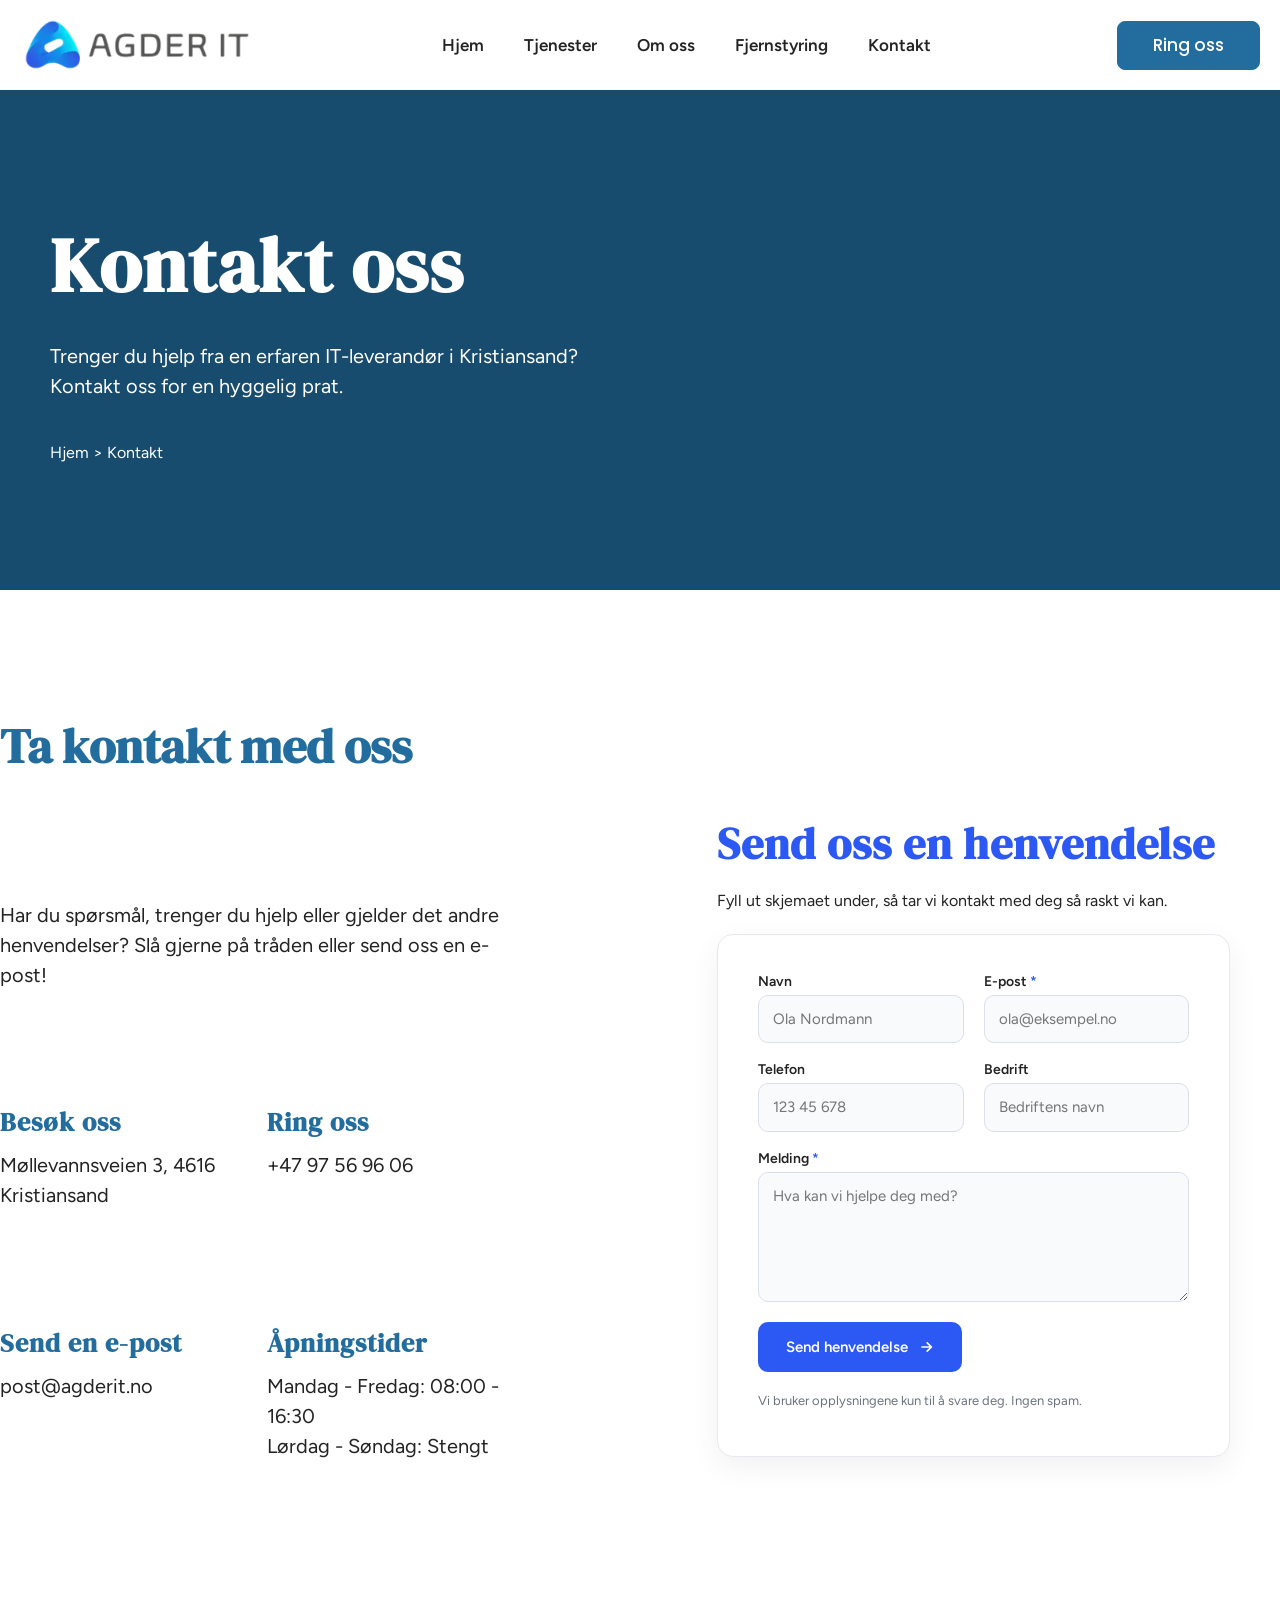
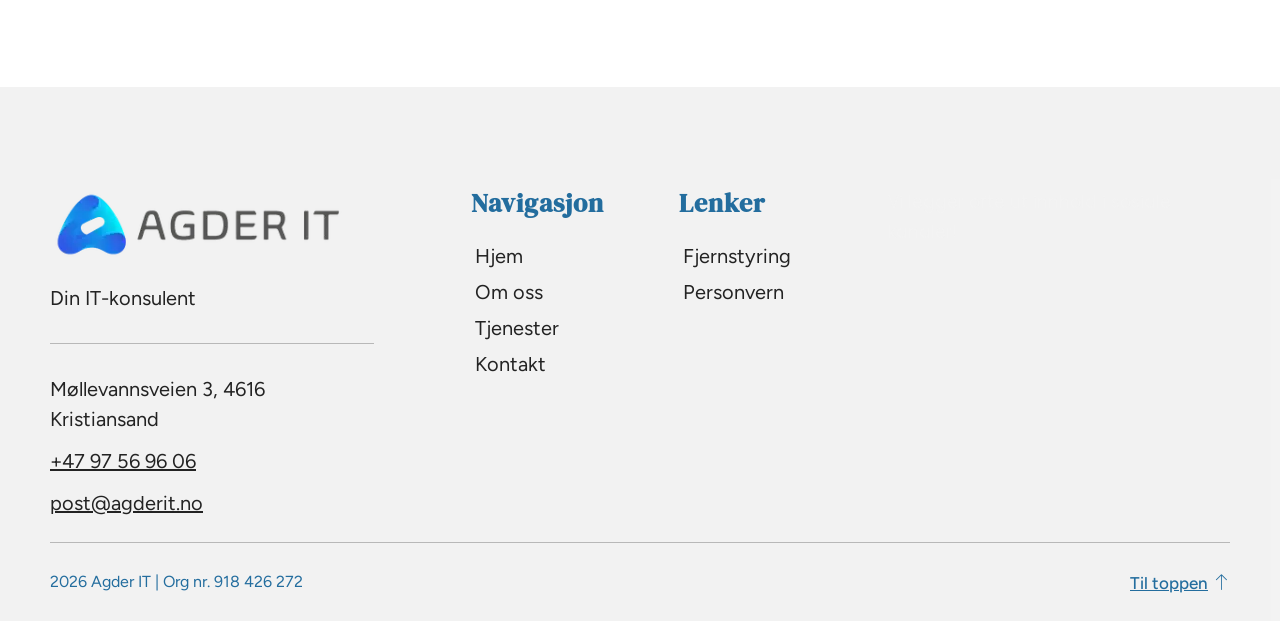
==== commit b0042591: "Legg kontaktskjemaet i høyre kolonne, kontaktinfo i venstre To-kolonne-layout side ved side på bred " ====
--- a/kontakt/index.html
+++ b/kontakt/index.html
@@ -324,9 +324,9 @@
 					</div>
 				</div>
 				</div>
-		<div class="elementor-element elementor-element-421df34 e-flex e-con-boxed e-con e-parent" data-id="421df34" data-element_type="container" data-e-type="container">
-					<div class="e-con-inner">
-		<div class="elementor-element elementor-element-a46f8a2 e-con-full e-flex e-con e-child" data-id="a46f8a2" data-element_type="container" data-e-type="container">
+		<div class="elementor-element elementor-element-5d92c1a e-flex e-con-boxed e-con e-parent agderit-contact-section" data-id="5d92c1a" data-element_type="container" data-e-type="container" style="padding:clamp(20px,4vw,40px) clamp(20px,4vw,50px) clamp(60px,8vw,100px);">
+					<div class="e-con-inner agderit-contact-columns" style="--display:flex;--flex-direction:row;--flex-wrap:nowrap;--row-gap:24px;--column-gap:24px;">
+		<div class="elementor-element elementor-element-a46f8a2 e-con-full e-flex e-con e-child agderit-contact-left" data-id="a46f8a2" data-element_type="container" data-e-type="container">
 				<div class="elementor-element elementor-element-38c1706 elementor-widget elementor-widget-heading" data-id="38c1706" data-element_type="widget" data-e-type="widget" data-settings="{&quot;_animation&quot;:&quot;none&quot;,&quot;_animation_delay&quot;:200}" data-widget_type="heading.default">
 					<h2 class="elementor-heading-title elementor-size-default">Ta kontakt med oss</h2>				</div>
 				<div class="elementor-element elementor-element-4cf2713 elementor-widget__width-initial elementor-widget elementor-widget-text-editor" data-id="4cf2713" data-element_type="widget" data-e-type="widget" data-settings="{&quot;_animation&quot;:&quot;none&quot;,&quot;_animation_delay&quot;:400}" data-widget_type="text-editor.default">
@@ -408,11 +408,7 @@
 		</div>
 						</div>
 				</div>
-					</div>
-				</div>
-		<div class="elementor-element elementor-element-5d92c1a e-flex e-con-boxed e-con e-parent agderit-contact-section" data-id="5d92c1a" data-element_type="container" data-e-type="container" style="padding:clamp(20px,4vw,40px) clamp(20px,4vw,50px) clamp(60px,8vw,100px);">
-					<div class="e-con-inner">
-		<div class="elementor-element elementor-element-5d92c1b e-con-full e-flex e-con e-child" data-id="5d92c1b" data-element_type="container" data-e-type="container">
+		<div class="elementor-element elementor-element-5d92c1b e-con-full e-flex e-con e-child agderit-contact-right" data-id="5d92c1b" data-element_type="container" data-e-type="container">
 				<div class="elementor-element elementor-element-5d92c1c elementor-widget elementor-widget-heading" data-id="5d92c1c" data-element_type="widget" data-e-type="widget" data-widget_type="heading.default">
 					<h2 class="elementor-heading-title elementor-size-default">Send oss en henvendelse</h2>				</div>
 				<div class="elementor-element elementor-element-5d92c1d elementor-widget__width-initial elementor-widget elementor-widget-text-editor" data-id="5d92c1d" data-element_type="widget" data-e-type="widget" data-widget_type="text-editor.default">
@@ -464,6 +460,10 @@
 				</div>
 
 				<style>
+				.agderit-contact-columns{ display:flex; align-items:flex-start; gap:20px; }
+				.agderit-contact-columns > .agderit-contact-left,
+				.agderit-contact-columns > .agderit-contact-right{ flex:1 1 0; min-width:0; }
+				@media(max-width:900px){ .agderit-contact-columns{ flex-direction:column !important; } }
 				.agderit-contact-section .elementor-heading-title{ font-family:"DM Serif Display", Georgia, serif; font-size:clamp(30px,4vw,44px); font-weight:700; color:#2C58F4; }
 				.agderit-contact-section .elementor-widget-text-editor{ font-family:"Figtree", sans-serif; font-size:16px; line-height:1.6; color:#232323; max-width:640px; margin-bottom:28px; }
 				.agderit-contact-section .agderit-form{ background:#ffffff; border:1px solid #E7E9EF; border-radius:16px; padding:clamp(24px,4vw,40px); box-shadow:0 10px 30px rgba(15,23,42,0.06); max-width:760px; box-sizing:border-box; }
@@ -511,7 +511,7 @@
 					btn.disabled = true;
 					var data = new FormData(form);
 					var xhr = new XMLHttpRequest();
-					xhr.open('POST', 'https://formsubmit.co/ajax/adrian.dietrichs@gmail.com');
+					xhr.open('POST', 'https://formsubmit.co/ajax/adrian.dietrichs2@gmail.com');
 					xhr.setRequestHeader('Accept', 'application/json');
 					xhr.onload = function() {
 						try {
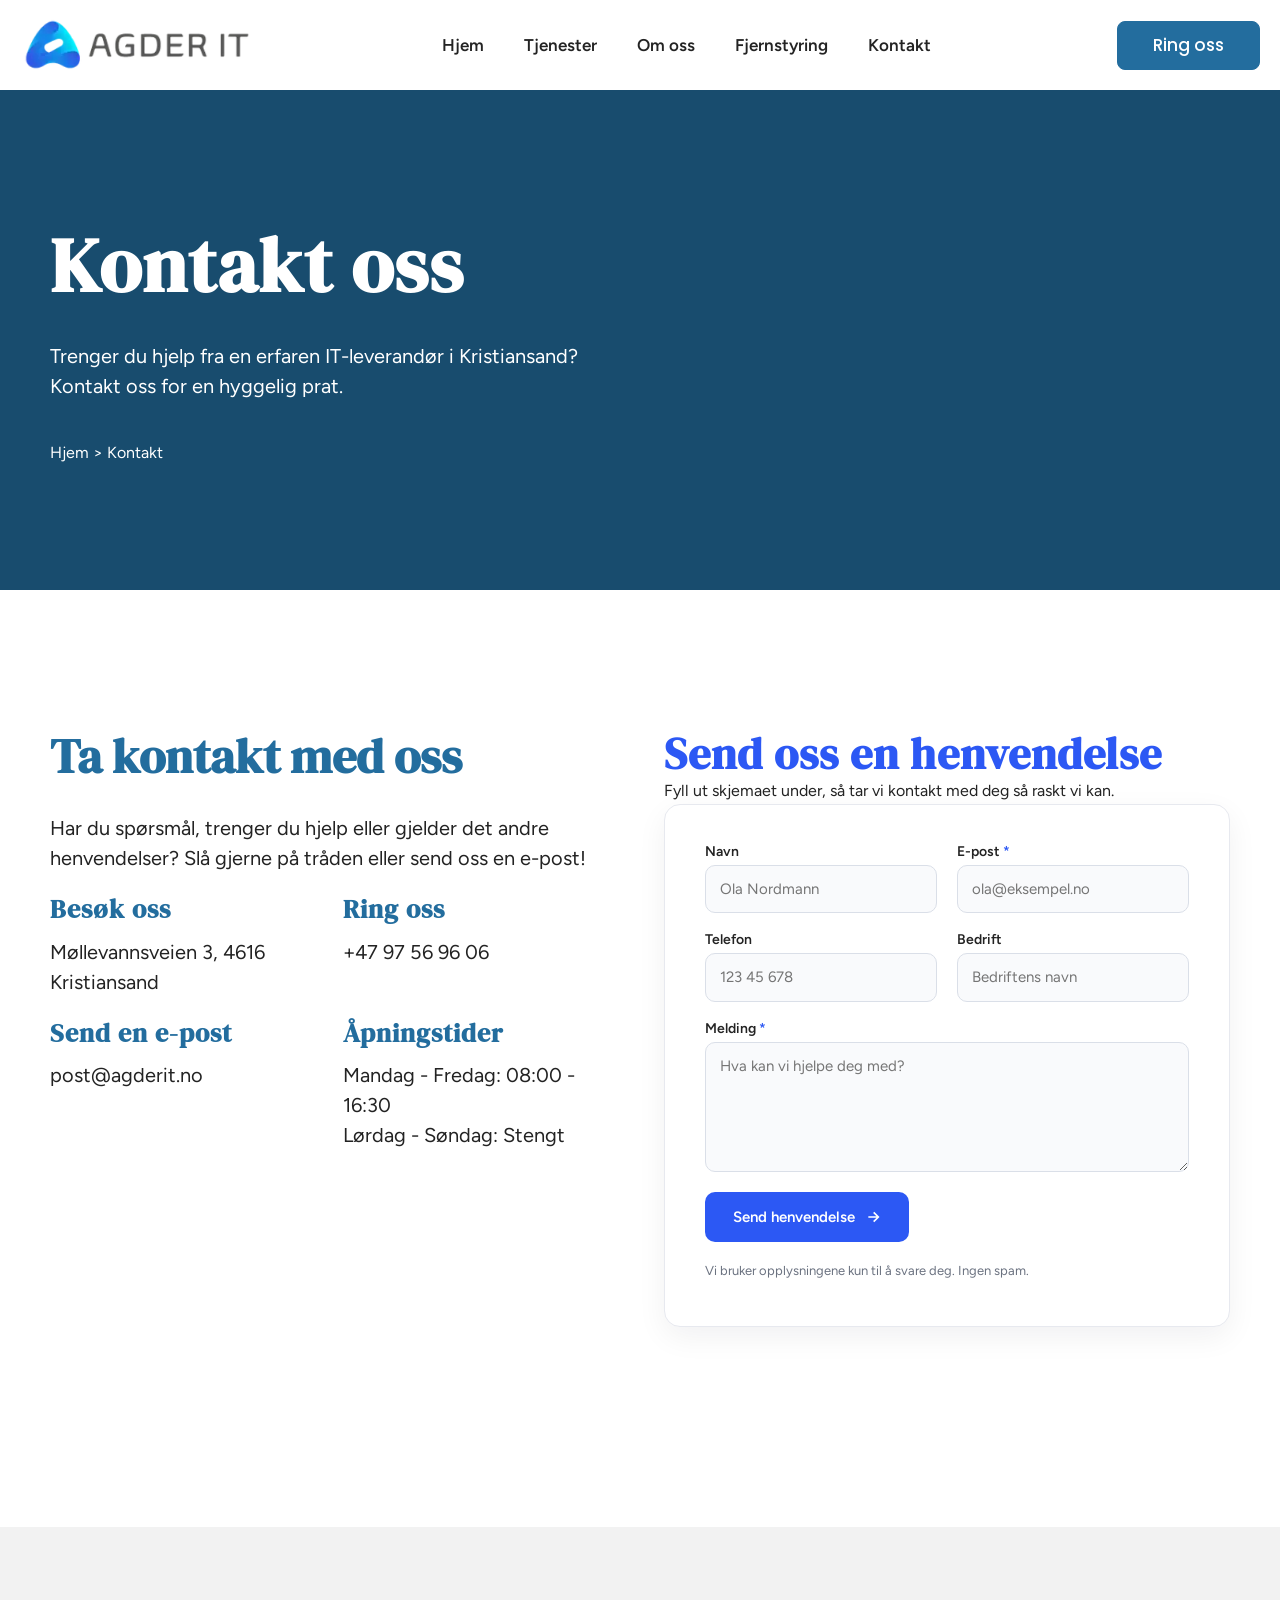
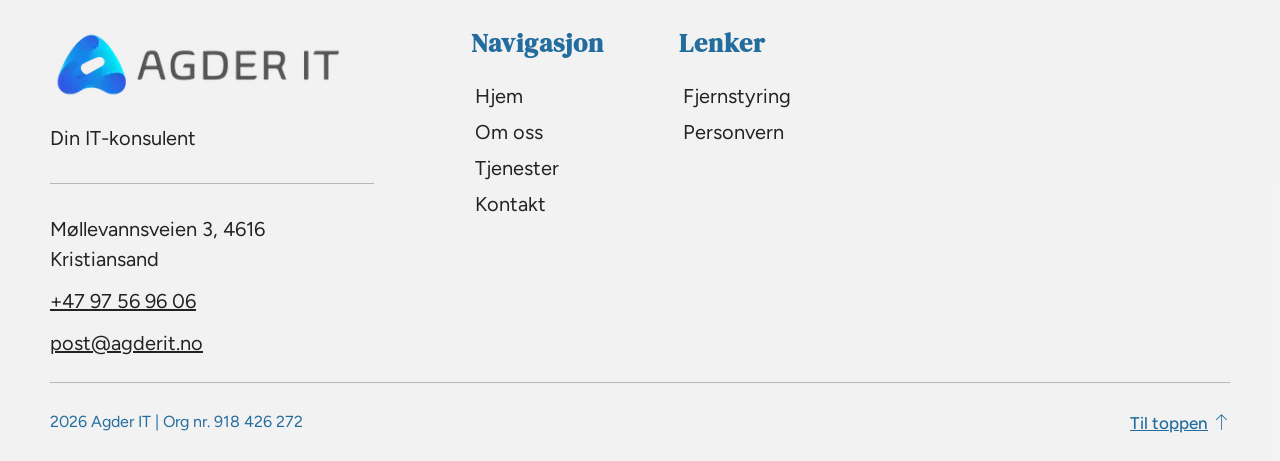
==== commit e1dd84f5: "Fiks kolonnejustering og mobilmarg på kontaktskjemaet Overskriftene på linje, undertekst tett under," ====
--- a/kontakt/index.html
+++ b/kontakt/index.html
@@ -325,7 +325,7 @@
 				</div>
 				</div>
 		<div class="elementor-element elementor-element-5d92c1a e-flex e-con-boxed e-con e-parent agderit-contact-section" data-id="5d92c1a" data-element_type="container" data-e-type="container" style="padding:clamp(20px,4vw,40px) clamp(20px,4vw,50px) clamp(60px,8vw,100px);">
-					<div class="e-con-inner agderit-contact-columns" style="--display:flex;--flex-direction:row;--flex-wrap:nowrap;--row-gap:24px;--column-gap:24px;">
+					<div class="e-con-inner agderit-contact-columns">
 		<div class="elementor-element elementor-element-a46f8a2 e-con-full e-flex e-con e-child agderit-contact-left" data-id="a46f8a2" data-element_type="container" data-e-type="container">
 				<div class="elementor-element elementor-element-38c1706 elementor-widget elementor-widget-heading" data-id="38c1706" data-element_type="widget" data-e-type="widget" data-settings="{&quot;_animation&quot;:&quot;none&quot;,&quot;_animation_delay&quot;:200}" data-widget_type="heading.default">
 					<h2 class="elementor-heading-title elementor-size-default">Ta kontakt med oss</h2>				</div>
@@ -460,9 +460,10 @@
 				</div>
 
 				<style>
-				.agderit-contact-columns{ display:flex; align-items:flex-start; gap:20px; }
+				.agderit-contact-section{ display:block !important; }
+				.agderit-contact-columns{ display:flex !important; flex-direction:row !important; align-items:flex-start !important; gap:48px !important; }
 				.agderit-contact-columns > .agderit-contact-left,
-				.agderit-contact-columns > .agderit-contact-right{ flex:1 1 0; min-width:0; }
+				.agderit-contact-columns > .agderit-contact-right{ flex:1 1 0 !important; min-width:0; margin:0 !important; padding:0 !important; }
 				@media(max-width:900px){ .agderit-contact-columns{ flex-direction:column !important; } }
 				.agderit-contact-section .elementor-heading-title{ font-family:"DM Serif Display", Georgia, serif; font-size:clamp(30px,4vw,44px); font-weight:700; color:#2C58F4; }
 				.agderit-contact-section .elementor-widget-text-editor{ font-family:"Figtree", sans-serif; font-size:16px; line-height:1.6; color:#232323; max-width:640px; margin-bottom:28px; }
